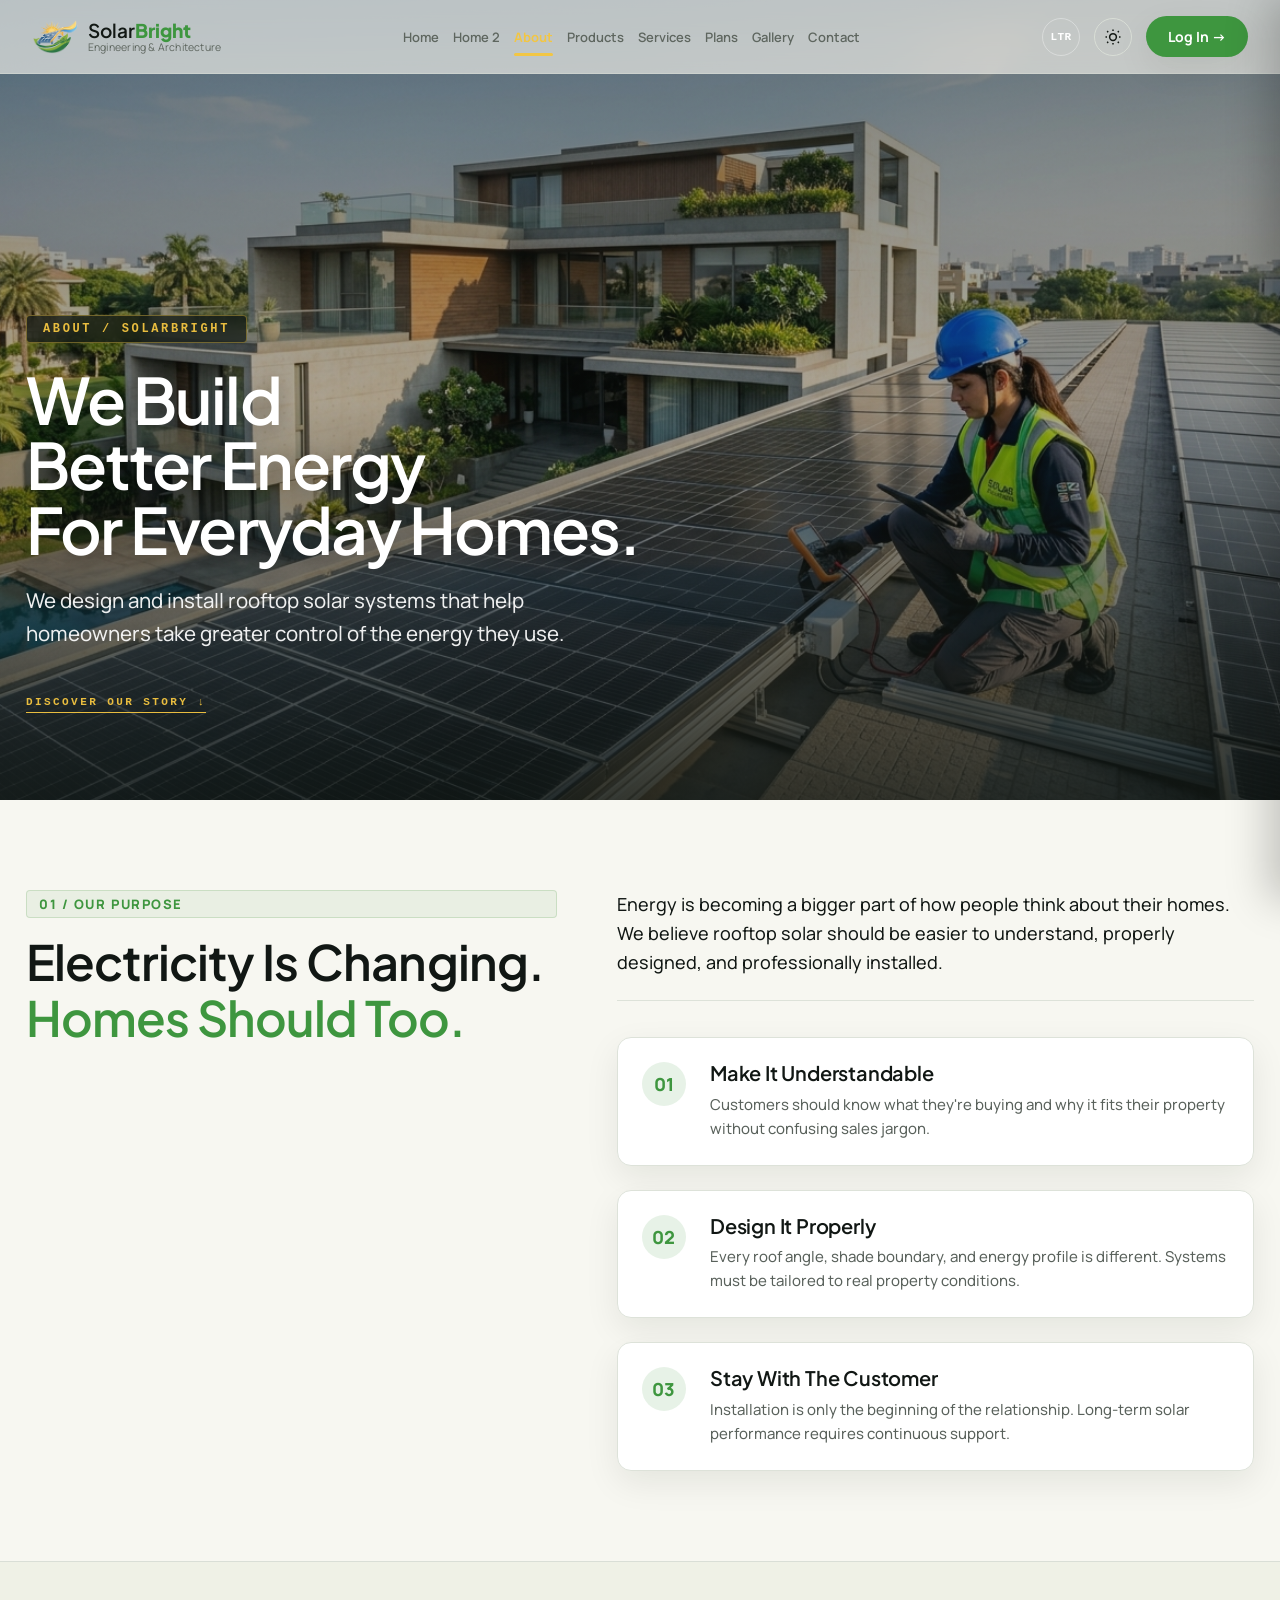
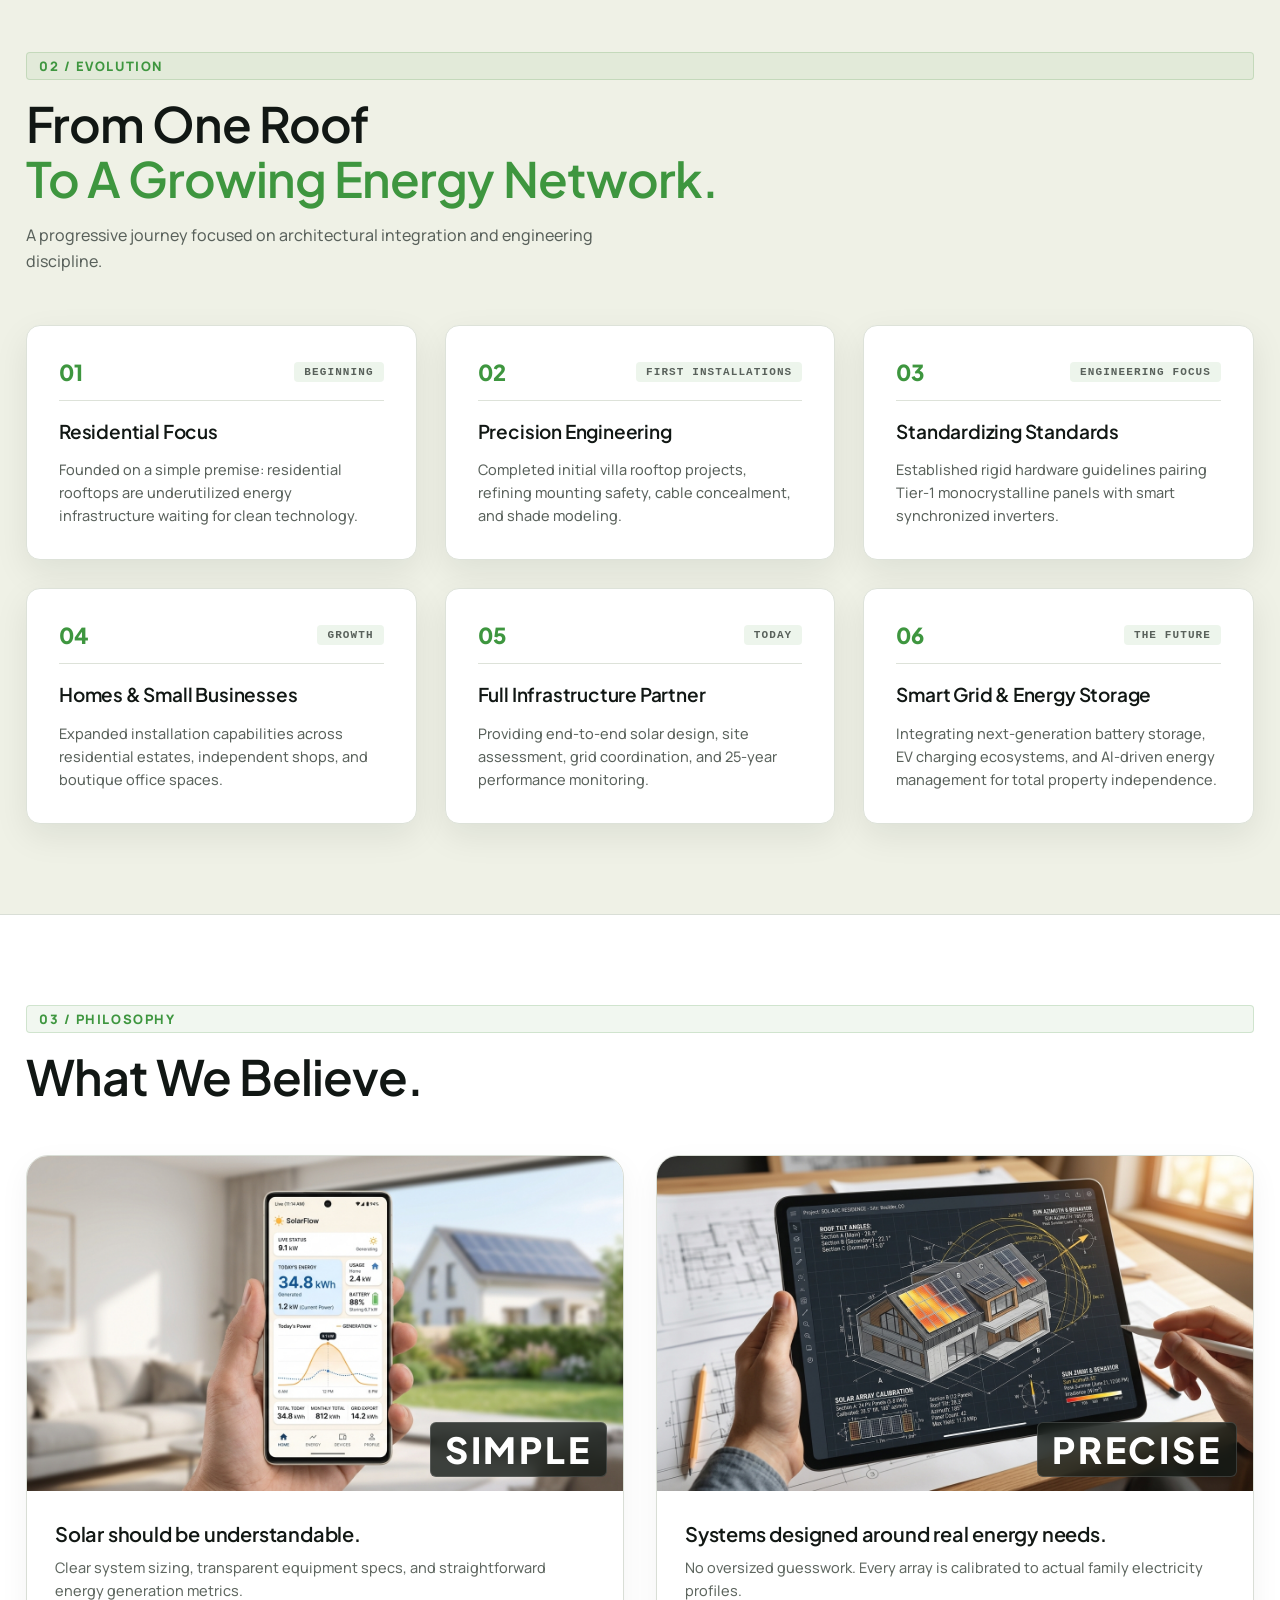
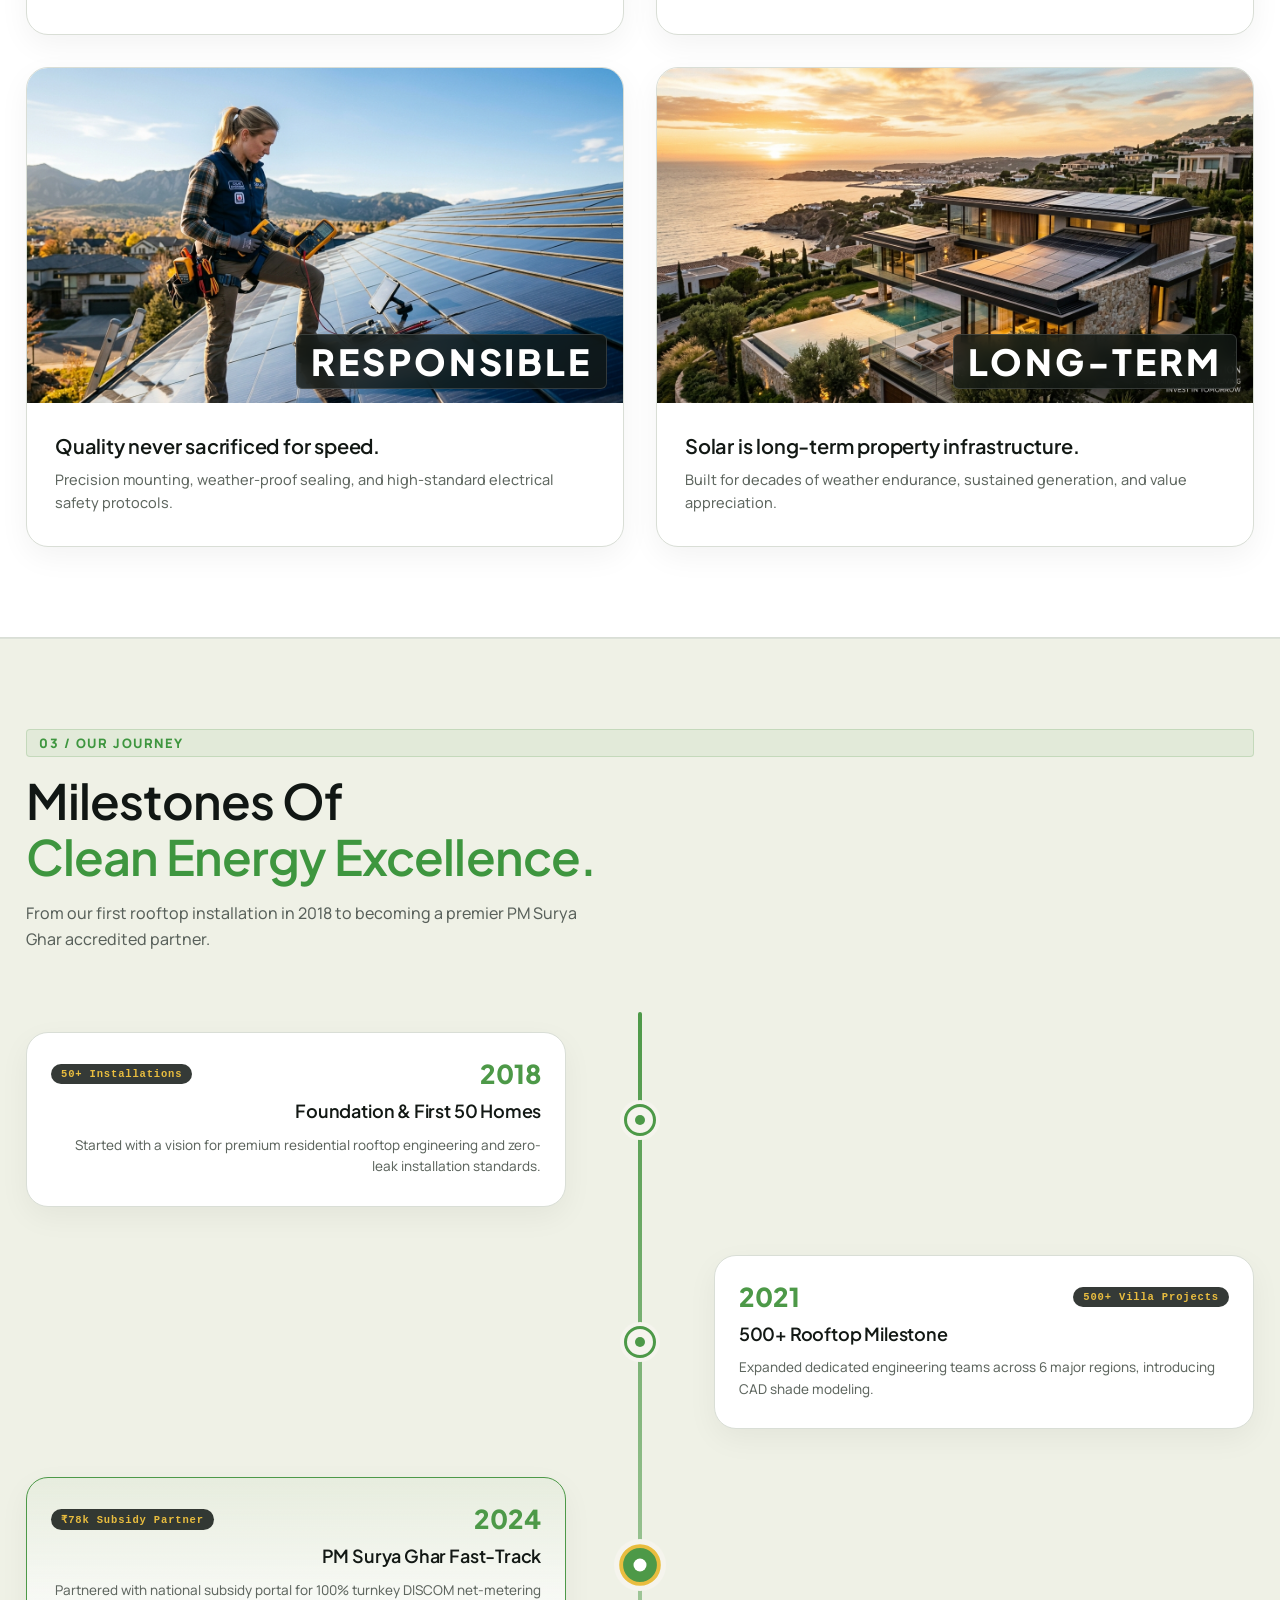
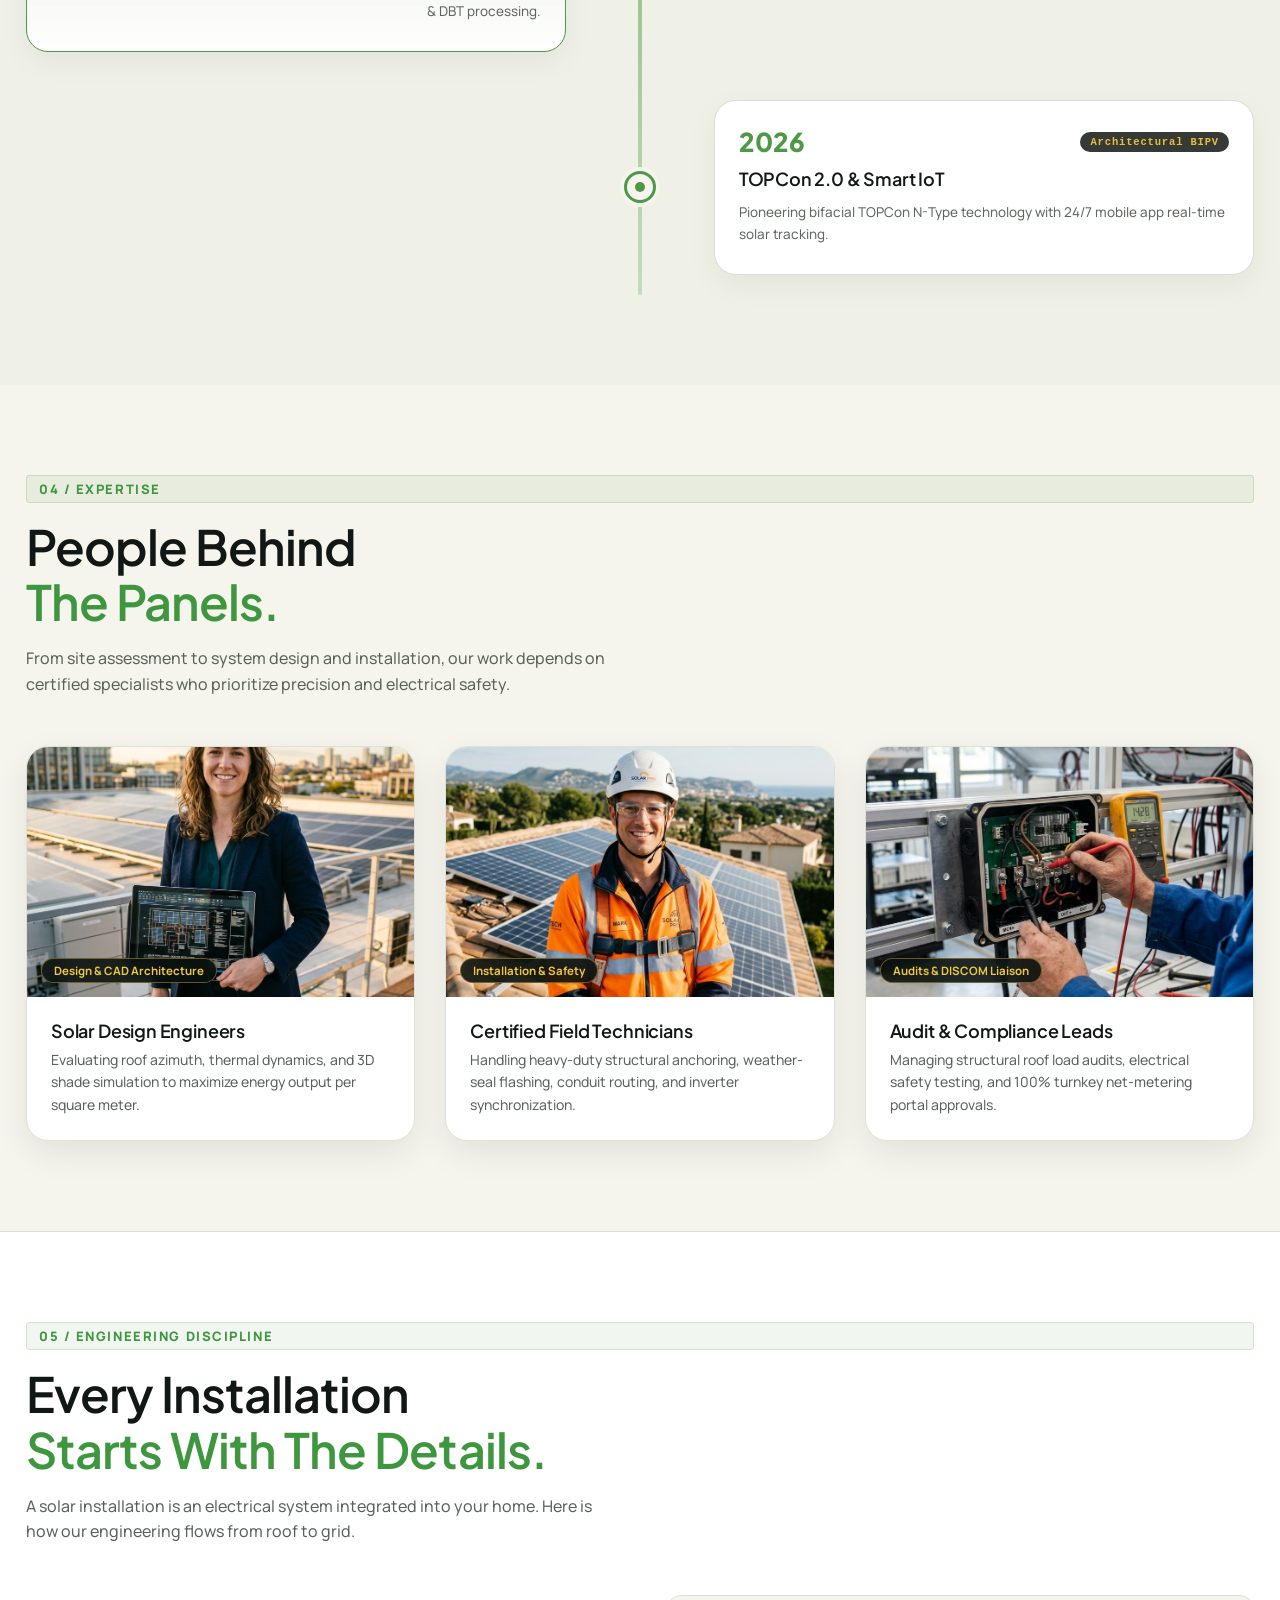
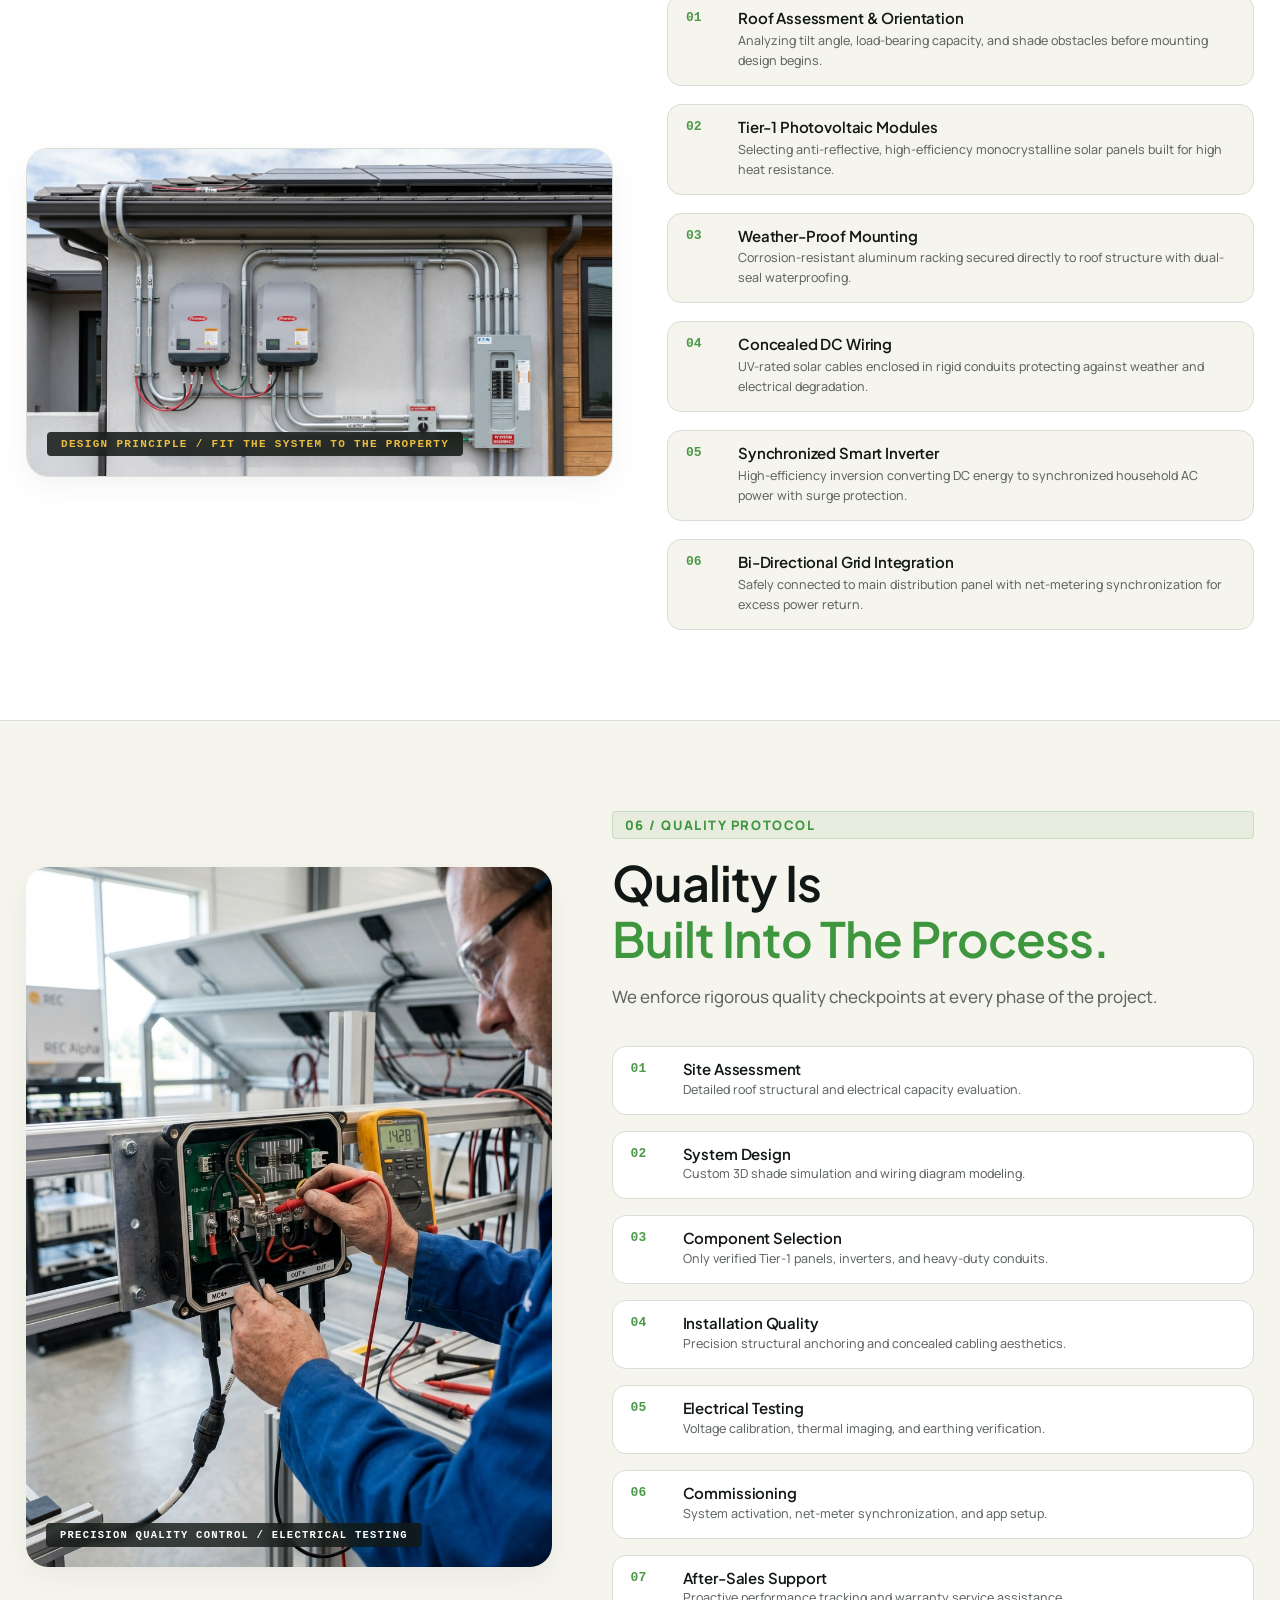
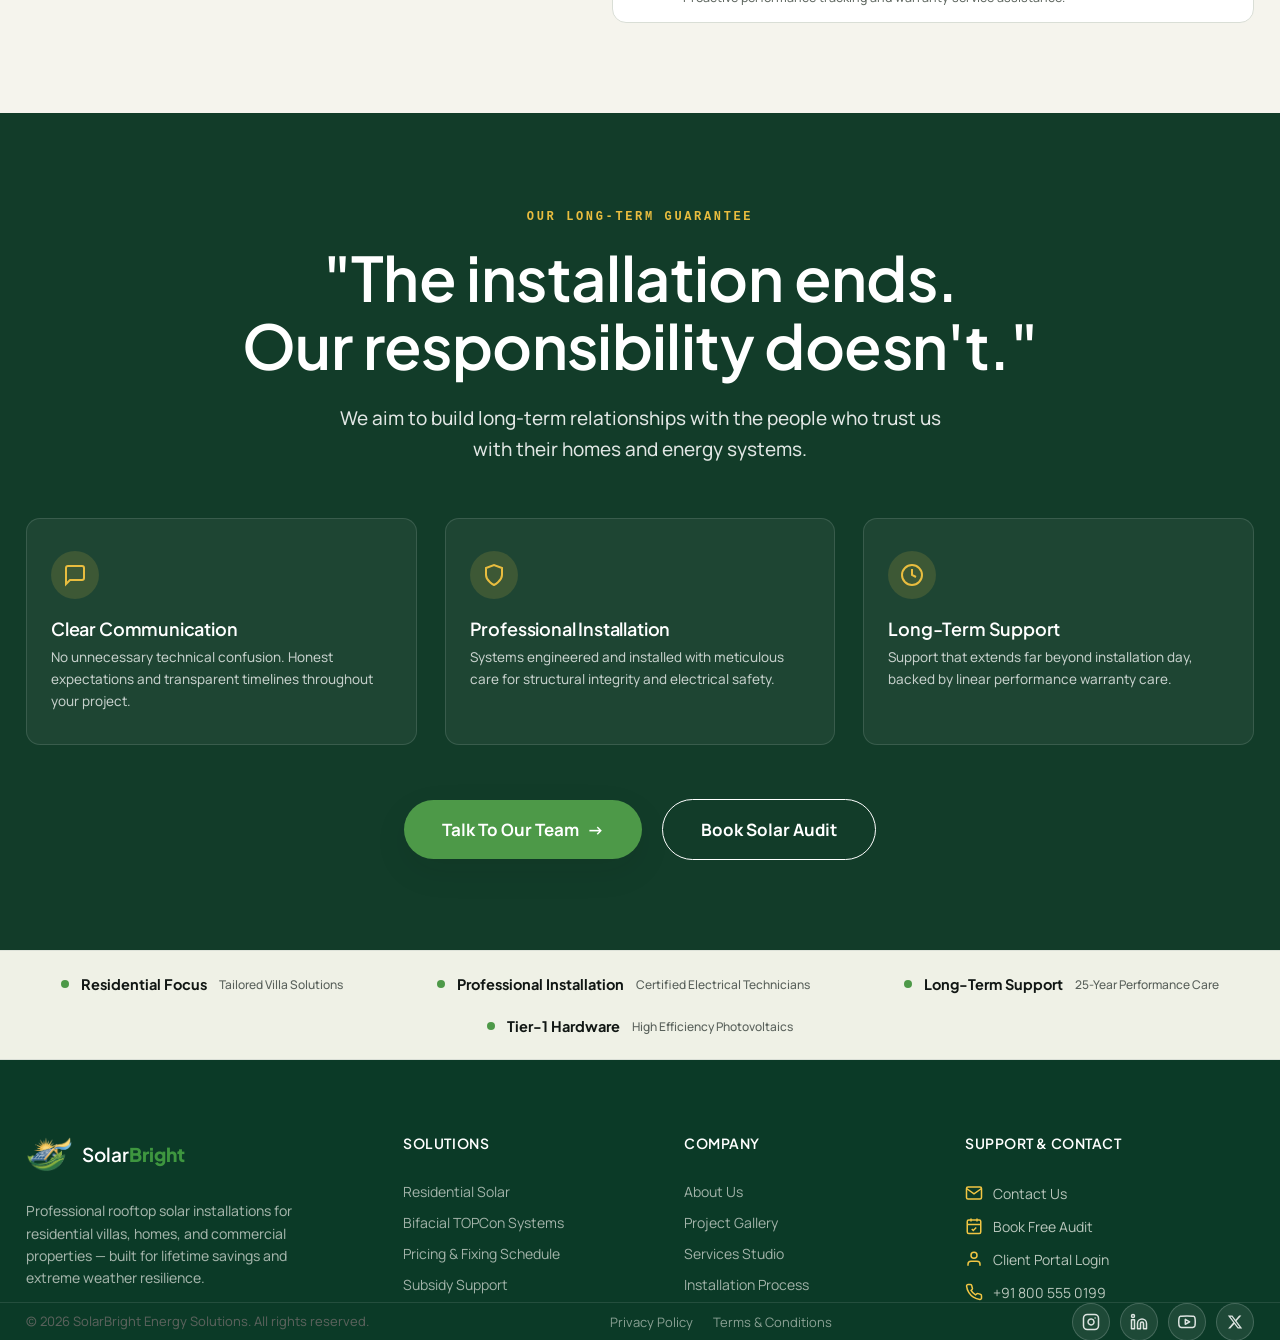
==== about.html @ f3973875 "gallery page fixing" ====
<!DOCTYPE html>
<html lang="en">
<head>
<meta charset="UTF-8">
<meta name="viewport" content="width=device-width, initial-scale=1.0">
<title>SolarBright — About Us | Rooftop Solar Engineering</title>
<meta name="description" content="Learn about SolarBright's engineering approach to residential rooftop solar, quality standards, and commitment to long-term clean energy ownership.">
<link rel="icon" type="image/png" href="assets/images/logo.png">
<link rel="preconnect" href="https://fonts.googleapis.com">
<link href="https://fonts.googleapis.com/css2?family=Manrope:wght@400;500;600;700;800&family=Plus+Jakarta+Sans:wght@400;500;600;700;800&display=swap" rel="stylesheet">
<link rel="stylesheet" href="css/styles.css">
</head>
<body data-theme="light" class="page-about">

<!-- ============ HEADER ============ -->
<header class="site-header ab-header" id="siteHeader">
  <div class="header-inner ab-header-inner">
    <a href="index.html" class="brand">
      <img src="assets/images/logo.png" alt="SolarBright Logo" class="brand-logo-img">
      <span class="brand-text">
        <span class="brand-name">Solar<strong>Bright</strong></span>
        <span class="brand-tag">Engineering &amp; Architecture</span>
      </span>
    </a>

    <nav class="main-nav ab-nav" aria-label="Primary">
      <a href="index.html" class="nav-link">Home</a>
      <a href="home2.html" class="nav-link">Home 2</a>
      <a href="about.html" class="nav-link active">About</a>
      <a href="products.html" class="nav-link">Products</a>
      <a href="services.html" class="nav-link">Services</a>
      <a href="plans.html" class="nav-link">Plans</a>
      <a href="gallery.html" class="nav-link">Gallery</a>
      <a href="contact.html" class="nav-link">Contact</a>
    </nav>

    <div class="header-actions">
      <button class="rtl-toggle" id="rtlToggle" aria-label="Toggle RTL / LTR layout" title="Toggle RTL / LTR layout">
        <span class="rtl-label">LTR</span>
      </button>
      <button class="theme-toggle" id="themeToggle" aria-label="Toggle dark mode" aria-pressed="false">
        <svg class="icon-sun" width="18" height="18" viewBox="0 0 24 24" fill="none" stroke="currentColor" stroke-width="2"><circle cx="12" cy="12" r="4.5"/><path d="M12 2v2M12 20v2M4.2 4.2l1.4 1.4M18.4 18.4l1.4 1.4M2 12h2M20 12h2M4.2 19.8l1.4-1.4M18.4 5.6l1.4-1.4"/></svg>
        <svg class="icon-moon" width="18" height="18" viewBox="0 0 24 24" fill="none" stroke="currentColor" stroke-width="2"><path d="M20 14.5A8.5 8.5 0 1 1 9.5 4a6.5 6.5 0 0 0 10.5 10.5Z"/></svg>
      </button>
      <a href="login.html" class="btn btn-primary btn-header ab-btn-header">Log In →</a>
      <button class="hamburger" id="hamburgerBtn" aria-label="Open menu" aria-expanded="false" aria-controls="mobileMenu">
        <span></span><span></span><span></span>
      </button>
    </div>
  </div>
</header>

<!-- ============ MOBILE MENU ============ -->
<div class="mobile-menu" id="mobileMenu" aria-hidden="true">
  <div class="mobile-menu-header">
    <div class="brand">
      <img src="assets/images/logo.png" alt="SolarBright Logo" class="brand-logo-img">
      <span class="brand-name">Solar<strong>Bright</strong></span>
    </div>
    <button class="mobile-menu-close" id="mobileMenuCloseBtn" aria-label="Close menu">&times;</button>
  </div>
  
  <nav aria-label="Mobile Navigation">
    <a href="index.html" class="mobile-link">Home</a>
    <a href="home2.html" class="mobile-link">Home 2 (Journal)</a>
    <a href="about.html" class="mobile-link active">About Us</a>
    <a href="products.html" class="mobile-link">Products</a>
    <a href="services.html" class="mobile-link">Services</a>
    <a href="plans.html" class="mobile-link">Plans &amp; Pricing</a>
    <a href="gallery.html" class="mobile-link">Project Gallery</a>
    <a href="contact.html" class="mobile-link">Contact Us</a>
  </nav>

  <div class="mobile-menu-footer">
    <div class="mobile-toggles-row">
      <button class="rtl-toggle" id="mobileRtlToggle" aria-label="Toggle RTL / LTR layout" title="Toggle RTL / LTR layout">
        <span class="rtl-label">LTR</span>
      </button>
      <button class="theme-toggle" id="mobileThemeToggle" aria-label="Toggle dark mode" aria-pressed="false">
        <svg class="icon-sun" width="18" height="18" viewBox="0 0 24 24" fill="none" stroke="currentColor" stroke-width="2"><circle cx="12" cy="12" r="4.5"/><path d="M12 2v2M12 20v2M4.2 4.2l1.4 1.4M18.4 18.4l1.4 1.4M2 12h2M20 12h2M4.2 19.8l1.4-1.4M18.4 5.6l1.4-1.4"/></svg>
        <svg class="icon-moon" width="18" height="18" viewBox="0 0 24 24" fill="none" stroke="currentColor" stroke-width="2"><path d="M20 14.5A8.5 8.5 0 1 1 9.5 4a6.5 6.5 0 0 0 10.5 10.5Z"/></svg>
      </button>
    </div>
    <a href="login.html" class="btn btn-primary btn-block">Log In →</a>
  </div>
</div>
<div class="mobile-menu-backdrop" id="mobileMenuBackdrop"></div>

<main id="about-main">

  <!-- ============ SECTION 01 — COMPANY PORTRAIT (Editorial Hero) ============ -->
  <section class="ab-hero">
    <div class="ab-hero-media" data-parallax>
      <img src="assets/images/about-hero-portrait.jpg" alt="SolarBright engineer inspecting rooftop solar installation on a modern villa" loading="eager">
      <div class="ab-hero-scrim"></div>
    </div>

    <div class="container ab-hero-container">
      <div class="ab-hero-tag" data-reveal>
        <span class="ab-tech-label">ABOUT / SOLARBRIGHT</span>
      </div>

      <div class="ab-hero-content" data-reveal>
        <h1 class="ab-hero-heading">
          We Build<br>
          Better Energy<br>
          For Everyday Homes.
        </h1>
        <p class="ab-hero-sub">We design and install rooftop solar systems that help homeowners take greater control of the energy they use.</p>
        <div class="ab-hero-scroll">
          <span class="ab-scroll-label">DISCOVER OUR STORY ↓</span>
        </div>
      </div>
    </div>
  </section>

  <!-- ============ SECTION 02 — WHY WE EXIST (Manifesto) ============ -->
  <section class="ab-section ab-manifesto-section" id="manifesto">
    <div class="container ab-manifesto-grid">
      <div class="ab-manifesto-left" data-reveal>
        <span class="ab-section-label">01 / OUR PURPOSE</span>
        <h2 class="ab-editorial-heading">
          Electricity Is Changing.<br>
          <span class="ab-highlight">Homes Should Too.</span>
        </h2>
      </div>

      <div class="ab-manifesto-right" data-reveal>
        <p class="ab-manifesto-lead">
          Energy is becoming a bigger part of how people think about their homes. We believe rooftop solar should be easier to understand, properly designed, and professionally installed.
        </p>

        <div class="ab-principles-list">
          <div class="ab-principle-item">
            <span class="ab-principle-num">01</span>
            <div class="ab-principle-body">
              <h3>Make It Understandable</h3>
              <p>Customers should know what they're buying and why it fits their property without confusing sales jargon.</p>
            </div>
          </div>

          <div class="ab-principle-item">
            <span class="ab-principle-num">02</span>
            <div class="ab-principle-body">
              <h3>Design It Properly</h3>
              <p>Every roof angle, shade boundary, and energy profile is different. Systems must be tailored to real property conditions.</p>
            </div>
          </div>

          <div class="ab-principle-item">
            <span class="ab-principle-num">03</span>
            <div class="ab-principle-body">
              <h3>Stay With The Customer</h3>
              <p>Installation is only the beginning of the relationship. Long-term solar performance requires continuous support.</p>
            </div>
          </div>
        </div>
      </div>
    </div>
  </section>

  <!-- ============ SECTION 03 — OUR STORY (Timeline) ============ -->
  <section class="ab-section ab-story-section" id="timeline">
    <div class="container">
      <div class="ab-section-header" data-reveal>
        <span class="ab-section-label">02 / EVOLUTION</span>
        <h2 class="ab-editorial-heading">
          From One Roof<br>
          <span class="ab-highlight">To A Growing Energy Network.</span>
        </h2>
        <p class="ab-section-desc">A progressive journey focused on architectural integration and engineering discipline.</p>
      </div>

      <div class="ab-evolution-grid" data-reveal>
        <div class="ab-evolution-card">
          <div class="ab-evo-header">
            <span class="ab-evo-num">01</span>
            <span class="ab-evo-label">BEGINNING</span>
          </div>
          <h4>Residential Focus</h4>
          <p>Founded on a simple premise: residential rooftops are underutilized energy infrastructure waiting for clean technology.</p>
        </div>

        <div class="ab-evolution-card">
          <div class="ab-evo-header">
            <span class="ab-evo-num">02</span>
            <span class="ab-evo-label">FIRST INSTALLATIONS</span>
          </div>
          <h4>Precision Engineering</h4>
          <p>Completed initial villa rooftop projects, refining mounting safety, cable concealment, and shade modeling.</p>
        </div>

        <div class="ab-evolution-card">
          <div class="ab-evo-header">
            <span class="ab-evo-num">03</span>
            <span class="ab-evo-label">ENGINEERING FOCUS</span>
          </div>
          <h4>Standardizing Standards</h4>
          <p>Established rigid hardware guidelines pairing Tier-1 monocrystalline panels with smart synchronized inverters.</p>
        </div>

        <div class="ab-evolution-card">
          <div class="ab-evo-header">
            <span class="ab-evo-num">04</span>
            <span class="ab-evo-label">GROWTH</span>
          </div>
          <h4>Homes &amp; Small Businesses</h4>
          <p>Expanded installation capabilities across residential estates, independent shops, and boutique office spaces.</p>
        </div>

        <div class="ab-evolution-card">
          <div class="ab-evo-header">
            <span class="ab-evo-num">05</span>
            <span class="ab-evo-label">TODAY</span>
          </div>
          <h4>Full Infrastructure Partner</h4>
          <p>Providing end-to-end solar design, site assessment, grid coordination, and 25-year performance monitoring.</p>
        </div>

        <div class="ab-evolution-card">
          <div class="ab-evo-header">
            <span class="ab-evo-num">06</span>
            <span class="ab-evo-label">THE FUTURE</span>
          </div>
          <h4>Smart Grid &amp; Energy Storage</h4>
          <p>Integrating next-generation battery storage, EV charging ecosystems, and AI-driven energy management for total property independence.</p>
        </div>
      </div>
    </div>
  </section>

  <!-- ============ SECTION 04 — WHAT WE BELIEVE (Principles Wall) ============ -->
  <section class="ab-section ab-wall-section" id="principles">
    <div class="container">
      <div class="ab-section-header" data-reveal>
        <span class="ab-section-label">03 / PHILOSOPHY</span>
        <h2 class="ab-editorial-heading">What We Believe.</h2>
      </div>

      <div class="ab-wall-grid" data-reveal>
        <!-- Block 1 -->
        <div class="ab-wall-block block-left">
          <div class="ab-wall-media">
            <img src="assets/images/philosophy-simple.jpg" alt="Simple solar dashboard app interface" loading="lazy">
            <span class="ab-wall-giant">SIMPLE</span>
          </div>
          <div class="ab-wall-copy">
            <h3>Solar should be understandable.</h3>
            <p>Clear system sizing, transparent equipment specs, and straightforward energy generation metrics.</p>
          </div>
        </div>

        <!-- Block 2 -->
        <div class="ab-wall-block block-right">
          <div class="ab-wall-media">
            <img src="assets/images/philosophy-precise.jpg" alt="Precise 3D CAD rooftop solar diagram" loading="lazy">
            <span class="ab-wall-giant">PRECISE</span>
          </div>
          <div class="ab-wall-copy">
            <h3>Systems designed around real energy needs.</h3>
            <p>No oversized guesswork. Every array is calibrated to actual family electricity profiles.</p>
          </div>
        </div>

        <!-- Block 3 -->
        <div class="ab-wall-block block-left">
          <div class="ab-wall-media">
            <img src="assets/images/philosophy-responsible.jpg" alt="Certified engineer conducting rooftop quality inspection" loading="lazy">
            <span class="ab-wall-giant">RESPONSIBLE</span>
          </div>
          <div class="ab-wall-copy">
            <h3>Quality never sacrificed for speed.</h3>
            <p>Precision mounting, weather-proof sealing, and high-standard electrical safety protocols.</p>
          </div>
        </div>

        <!-- Block 4 -->
        <div class="ab-wall-block block-right">
          <div class="ab-wall-media">
            <img src="assets/images/philosophy-longterm.jpg" alt="Luxury villa rooftop solar installation" loading="lazy">
            <span class="ab-wall-giant">LONG-TERM</span>
          </div>
          <div class="ab-wall-copy">
            <h3>Solar is long-term property infrastructure.</h3>
            <p>Built for decades of weather endurance, sustained generation, and value appreciation.</p>
          </div>
        </div>
      </div>
    </div>
  </section>

  <!-- ============ SECTION 03 — OUR JOURNEY TIMELINE ============ -->
  <section class="ab-section ab-timeline-section" id="timeline">
    <div class="container">
      <div class="ab-section-header" data-reveal>
        <span class="ab-section-label">03 / OUR JOURNEY</span>
        <h2 class="ab-editorial-heading">
          Milestones Of<br>
          <span class="ab-highlight">Clean Energy Excellence.</span>
        </h2>
        <p class="ab-section-desc">From our first rooftop installation in 2018 to becoming a premier PM Surya Ghar accredited partner.</p>
      </div>

      <div class="ab-timeline-wrapper" data-reveal>
        <div class="ab-timeline-track-line"></div>
        <div class="ab-timeline-items">
          <!-- Milestone 1 (Left) -->
          <div class="ab-timeline-node left">
            <div class="ab-node-dot">
              <span class="ab-pulse-ring"></span>
            </div>
            <div class="ab-node-card">
              <div class="ab-card-header">
                <span class="ab-node-year">2018</span>
                <span class="ab-node-tag">50+ Installations</span>
              </div>
              <h3>Foundation &amp; First 50 Homes</h3>
              <p>Started with a vision for premium residential rooftop engineering and zero-leak installation standards.</p>
            </div>
          </div>

          <!-- Milestone 2 (Right) -->
          <div class="ab-timeline-node right">
            <div class="ab-node-dot">
              <span class="ab-pulse-ring"></span>
            </div>
            <div class="ab-node-card">
              <div class="ab-card-header">
                <span class="ab-node-year">2021</span>
                <span class="ab-node-tag">500+ Villa Projects</span>
              </div>
              <h3>500+ Rooftop Milestone</h3>
              <p>Expanded dedicated engineering teams across 6 major regions, introducing CAD shade modeling.</p>
            </div>
          </div>

          <!-- Milestone 3 (Left) -->
          <div class="ab-timeline-node left highlight">
            <div class="ab-node-dot">
              <span class="ab-pulse-ring"></span>
            </div>
            <div class="ab-node-card">
              <div class="ab-card-header">
                <span class="ab-node-year">2024</span>
                <span class="ab-node-tag">₹78k Subsidy Partner</span>
              </div>
              <h3>PM Surya Ghar Fast-Track</h3>
              <p>Partnered with national subsidy portal for 100% turnkey DISCOM net-metering &amp; DBT processing.</p>
            </div>
          </div>

          <!-- Milestone 4 (Right) -->
          <div class="ab-timeline-node right">
            <div class="ab-node-dot">
              <span class="ab-pulse-ring"></span>
            </div>
            <div class="ab-node-card">
              <div class="ab-card-header">
                <span class="ab-node-year">2026</span>
                <span class="ab-node-tag">Architectural BIPV</span>
              </div>
              <h3>TOPCon 2.0 &amp; Smart IoT</h3>
              <p>Pioneering bifacial TOPCon N-Type technology with 24/7 mobile app real-time solar tracking.</p>
            </div>
          </div>
        </div>
      </div>
    </div>
  </section>

  <!-- ============ SECTION 04 — THE PEOPLE BEHIND THE SYSTEM (Team) ============ -->
  <section class="ab-section ab-team-section" id="team">
    <div class="container">
      <div class="ab-section-header" data-reveal>
        <span class="ab-section-label">04 / EXPERTISE</span>
        <h2 class="ab-editorial-heading">
          People Behind<br>
          <span class="ab-highlight">The Panels.</span>
        </h2>
        <p class="ab-section-desc">From site assessment to system design and installation, our work depends on certified specialists who prioritize precision and electrical safety.</p>
      </div>

      <div class="ab-team-3col-grid" data-reveal>
        <!-- Member 1: System Design Leads -->
        <article class="ab-team-card-equal">
          <div class="ab-team-media-equal">
            <img src="assets/images/about-team-lead.jpg" alt="Solar System Design Engineer holding architectural plans" loading="lazy">
            <span class="ab-team-role-tag">Design &amp; CAD Architecture</span>
          </div>
          <div class="ab-team-body-equal">
            <h3>Solar Design Engineers</h3>
            <p>Evaluating roof azimuth, thermal dynamics, and 3D shade simulation to maximize energy output per square meter.</p>
          </div>
        </article>

        <!-- Member 2: Field Technicians -->
        <article class="ab-team-card-equal">
          <div class="ab-team-media-equal">
            <img src="assets/images/about-team-engineer.jpg" alt="Solar Installation Specialist on rooftop site" loading="lazy">
            <span class="ab-team-role-tag">Installation &amp; Safety</span>
          </div>
          <div class="ab-team-body-equal">
            <h3>Certified Field Technicians</h3>
            <p>Handling heavy-duty structural anchoring, weather-seal flashing, conduit routing, and inverter synchronization.</p>
          </div>
        </article>

        <!-- Member 3: Audit Specialists -->
        <article class="ab-team-card-equal">
          <div class="ab-team-media-equal">
            <img src="assets/images/about-quality-inspection.jpg" alt="Site Auditor conducting digital electrical testing" loading="lazy">
            <span class="ab-team-role-tag">Audits &amp; DISCOM Liaison</span>
          </div>
          <div class="ab-team-body-equal">
            <h3>Audit &amp; Compliance Leads</h3>
            <p>Managing structural roof load audits, electrical safety testing, and 100% turnkey net-metering portal approvals.</p>
          </div>
        </article>
      </div>
    </div>
  </section>

  <!-- ============ SECTION 06 — HOW WE APPROACH ENGINEERING (Diagram) ============ -->
  <section class="ab-section ab-engineering-section" id="engineering">
    <div class="container">
      <div class="ab-section-header" data-reveal>
        <span class="ab-section-label">05 / ENGINEERING DISCIPLINE</span>
        <h2 class="ab-editorial-heading">
          Every Installation<br>
          <span class="ab-highlight">Starts With The Details.</span>
        </h2>
        <p class="ab-section-desc">A solar installation is an electrical system integrated into your home. Here is how our engineering flows from roof to grid.</p>
      </div>

      <div class="ab-engineering-layout" data-reveal>
        <!-- Image & Diagram Cutaway -->
        <div class="ab-diagram-media">
          <img src="assets/images/about-engineering-detail.jpg" alt="Technical conduit and inverter installation cutaway" loading="lazy">
          <div class="ab-diagram-badge">DESIGN PRINCIPLE / FIT THE SYSTEM TO THE PROPERTY</div>
        </div>

        <!-- Technical Flowchart Items -->
        <div class="ab-engineering-flow">
          <div class="ab-flow-node">
            <span class="node-num">01</span>
            <div class="node-text">
              <h4>Roof Assessment &amp; Orientation</h4>
              <p>Analyzing tilt angle, load-bearing capacity, and shade obstacles before mounting design begins.</p>
            </div>
          </div>

          <div class="ab-flow-node">
            <span class="node-num">02</span>
            <div class="node-text">
              <h4>Tier-1 Photovoltaic Modules</h4>
              <p>Selecting anti-reflective, high-efficiency monocrystalline solar panels built for high heat resistance.</p>
            </div>
          </div>

          <div class="ab-flow-node">
            <span class="node-num">03</span>
            <div class="node-text">
              <h4>Weather-Proof Mounting</h4>
              <p>Corrosion-resistant aluminum racking secured directly to roof structure with dual-seal waterproofing.</p>
            </div>
          </div>

          <div class="ab-flow-node">
            <span class="node-num">04</span>
            <div class="node-text">
              <h4>Concealed DC Wiring</h4>
              <p>UV-rated solar cables enclosed in rigid conduits protecting against weather and electrical degradation.</p>
            </div>
          </div>

          <div class="ab-flow-node">
            <span class="node-num">05</span>
            <div class="node-text">
              <h4>Synchronized Smart Inverter</h4>
              <p>High-efficiency inversion converting DC energy to synchronized household AC power with surge protection.</p>
            </div>
          </div>

          <div class="ab-flow-node">
            <span class="node-num">06</span>
            <div class="node-text">
              <h4>Bi-Directional Grid Integration</h4>
              <p>Safely connected to main distribution panel with net-metering synchronization for excess power return.</p>
            </div>
          </div>
        </div>
      </div>
    </div>
  </section>

  <!-- ============ SECTION 07 — QUALITY STANDARD (Checklist) ============ -->
  <section class="ab-section ab-quality-section" id="quality">
    <div class="container ab-quality-grid">
      <div class="ab-quality-media" data-reveal>
        <div class="ab-quality-frame">
          <img src="assets/images/about-quality-inspection.jpg" alt="Technician conducting digital electrical quality testing on solar junction box" loading="lazy">
          <div class="ab-quality-caption">PRECISION QUALITY CONTROL / ELECTRICAL TESTING</div>
        </div>
      </div>

      <div class="ab-quality-content" data-reveal>
        <span class="ab-section-label">06 / QUALITY PROTOCOL</span>
        <h2 class="ab-editorial-heading">
          Quality Is<br>
          <span class="ab-highlight">Built Into The Process.</span>
        </h2>
        <p class="ab-quality-lead">We enforce rigorous quality checkpoints at every phase of the project.</p>

        <div class="ab-checklist">
          <div class="ab-check-step">
            <span class="step-idx">01</span>
            <div class="step-info">
              <h4>Site Assessment</h4>
              <p>Detailed roof structural and electrical capacity evaluation.</p>
            </div>
          </div>

          <div class="ab-check-step">
            <span class="step-idx">02</span>
            <div class="step-info">
              <h4>System Design</h4>
              <p>Custom 3D shade simulation and wiring diagram modeling.</p>
            </div>
          </div>

          <div class="ab-check-step">
            <span class="step-idx">03</span>
            <div class="step-info">
              <h4>Component Selection</h4>
              <p>Only verified Tier-1 panels, inverters, and heavy-duty conduits.</p>
            </div>
          </div>

          <div class="ab-check-step">
            <span class="step-idx">04</span>
            <div class="step-info">
              <h4>Installation Quality</h4>
              <p>Precision structural anchoring and concealed cabling aesthetics.</p>
            </div>
          </div>

          <div class="ab-check-step">
            <span class="step-idx">05</span>
            <div class="step-info">
              <h4>Electrical Testing</h4>
              <p>Voltage calibration, thermal imaging, and earthing verification.</p>
            </div>
          </div>

          <div class="ab-check-step">
            <span class="step-idx">06</span>
            <div class="step-info">
              <h4>Commissioning</h4>
              <p>System activation, net-meter synchronization, and app setup.</p>
            </div>
          </div>

          <div class="ab-check-step">
            <span class="step-idx">07</span>
            <div class="step-info">
              <h4>After-Sales Support</h4>
              <p>Proactive performance tracking and warranty service assistance.</p>
            </div>
          </div>
        </div>
      </div>
    </div>
  </section>

  <!-- ============ SECTION 08 — CUSTOMER COMMITMENT + CLOSING ============ -->
  <section class="ab-section ab-commitment-section" id="commitment">
    <div class="container ab-commitment-container" data-reveal>
      <span class="ab-closing-tag">OUR LONG-TERM GUARANTEE</span>
      <h2 class="ab-quote-heading">
        "The installation ends.<br>
        Our responsibility doesn't."
      </h2>
      <p class="ab-commitment-desc">We aim to build long-term relationships with the people who trust us with their homes and energy systems.</p>

      <div class="ab-commitments-grid">
        <div class="ab-commit-card">
          <div class="commit-icon">
            <svg width="24" height="24" viewBox="0 0 24 24" fill="none" stroke="currentColor" stroke-width="2"><path d="M21 15a2 2 0 0 1-2 2H7l-4 4V5a2 2 0 0 1 2-2h14a2 2 0 0 1 2 2z"/></svg>
          </div>
          <h4>Clear Communication</h4>
          <p>No unnecessary technical confusion. Honest expectations and transparent timelines throughout your project.</p>
        </div>

        <div class="ab-commit-card">
          <div class="commit-icon">
            <svg width="24" height="24" viewBox="0 0 24 24" fill="none" stroke="currentColor" stroke-width="2"><path d="M12 22s8-4 8-10V5l-8-3-8 3v7c0 6 8 10 8 10z"/></svg>
          </div>
          <h4>Professional Installation</h4>
          <p>Systems engineered and installed with meticulous care for structural integrity and electrical safety.</p>
        </div>

        <div class="ab-commit-card">
          <div class="commit-icon">
            <svg width="24" height="24" viewBox="0 0 24 24" fill="none" stroke="currentColor" stroke-width="2"><circle cx="12" cy="12" r="10"/><path d="M12 6v6l4 2"/></svg>
          </div>
          <h4>Long-Term Support</h4>
          <p>Support that extends far beyond installation day, backed by linear performance warranty care.</p>
        </div>
      </div>

      <div class="ab-commitment-actions">
        <a href="contact.html#contact-form" class="btn btn-primary btn-lg ab-btn-green">Talk To Our Team <span class="arrow">→</span></a>
        <a href="contact.html#contact-form" class="btn btn-outline-light btn-lg ab-btn-light">Book Solar Audit</a>
      </div>
    </div>
  </section>

  <!-- ============ SUBTLE MICRO-STAT STRIP ============ -->
  <section class="ab-micro-strip">
    <div class="container ab-micro-inner">
      <div class="ab-micro-item">
        <span class="micro-dot"></span>
        <span class="micro-title">Residential Focus</span>
        <span class="micro-sub">Tailored Villa Solutions</span>
      </div>
      <div class="ab-micro-item">
        <span class="micro-dot"></span>
        <span class="micro-title">Professional Installation</span>
        <span class="micro-sub">Certified Electrical Technicians</span>
      </div>
      <div class="ab-micro-item">
        <span class="micro-dot"></span>
        <span class="micro-title">Long-Term Support</span>
        <span class="micro-sub">25-Year Performance Care</span>
      </div>
      <div class="ab-micro-item">
        <span class="micro-dot"></span>
        <span class="micro-title">Tier-1 Hardware</span>
        <span class="micro-sub">High Efficiency Photovoltaics</span>
      </div>
    </div>
  </section>

</main>

<!-- ============ FOOTER ============ -->
<footer class="site-footer" id="about">
  <div class="container footer-grid">
    <div class="footer-col footer-brand">
      <div class="brand">
        <img src="assets/images/logo.png" alt="SolarBright Logo" class="brand-logo-img">
        <span class="brand-name">Solar<strong>Bright</strong></span>
      </div>
      <p class="footer-desc">Professional rooftop solar installations for residential villas, homes, and commercial properties — built for lifetime savings and extreme weather resilience.</p>
    </div>

    <div class="footer-col">
      <h4>Solutions</h4>
      <a href="products.html">Residential Solar</a>
      <a href="products.html">Bifacial TOPCon Systems</a>
      <a href="plans.html">Pricing &amp; Fixing Schedule</a>
      <a href="plans.html">Subsidy Support</a>
    </div>

    <div class="footer-col">
      <h4>Company</h4>
      <a href="about.html">About Us</a>
      <a href="gallery.html">Project Gallery</a>
      <a href="services.html">Services Studio</a>
      <a href="index.html#process">Installation Process</a>
    </div>

    <div class="footer-col footer-contact-col">
      <h4>Support &amp; Contact</h4>
      <a href="contact.html" class="footer-contact-link">
        <svg class="footer-contact-icon" width="18" height="18" viewBox="0 0 24 24" fill="none" stroke="currentColor" stroke-width="2"><path d="M4 4h16c1.1 0 2 .9 2 2v12c0 1.1-.9 2-2 2H4c-1.1 0-2-.9-2-2V6c0-1.1.9-2 2-2z"/><polyline points="22,6 12,13 2,6"/></svg>
        <span>Contact Us</span>
      </a>
      <a href="contact.html" class="footer-contact-link">
        <svg class="footer-contact-icon" width="18" height="18" viewBox="0 0 24 24" fill="none" stroke="currentColor" stroke-width="2"><rect x="3" y="4" width="18" height="18" rx="2" ry="2"/><line x1="16" y1="2" x2="16" y2="6"/><line x1="8" y1="2" x2="8" y2="6"/><line x1="3" y1="10" x2="21" y2="10"/><polyline points="9 16 11 18 15 14"/></svg>
        <span>Book Free Audit</span>
      </a>
      <a href="login.html" class="footer-contact-link">
        <svg class="footer-contact-icon" width="18" height="18" viewBox="0 0 24 24" fill="none" stroke="currentColor" stroke-width="2"><path d="M20 21v-2a4 4 0 0 0-4-4H8a4 4 0 0 0-4 4v2"/><circle cx="12" cy="7" r="4"/></svg>
        <span>Client Portal Login</span>
      </a>
      <a href="tel:+918005550199" class="footer-contact-link">
        <svg class="footer-contact-icon" width="18" height="18" viewBox="0 0 24 24" fill="none" stroke="currentColor" stroke-width="2"><path d="M22 16.92v3a2 2 0 0 1-2.18 2 19.79 19.79 0 0 1-8.63-3.07 19.5 19.5 0 0 1-6-6 19.5 19.5 0 0 1-3.07-8.67A2 2 0 0 1 4.11 2h3a2 2 0 0 1 2 1.72 12.84 12.84 0 0 0 .7 2.81 2 2 0 0 1-.45 2.11L8.09 9.91a16 16 0 0 0 6 6l1.27-1.27a2 2 0 0 1 2.11-.45 12.84 12.84 0 0 0 2.81.7A2 2 0 0 1 22 16.92z"/></svg>
        <span>+91 800 555 0199</span>
      </a>
    </div>
  </div>

  <div class="container footer-bottom">
    <p>© <span id="year"></span> SolarBright Energy Solutions. All rights reserved.</p>
    <div class="footer-legal">
      <a href="#">Privacy Policy</a>
      <a href="#">Terms &amp; Conditions</a>
    </div>
    <div class="footer-social" aria-label="Social links">
      <a href="#" aria-label="Instagram" class="footer-social-icon" title="Instagram">
        <svg width="18" height="18" viewBox="0 0 24 24" fill="none" stroke="currentColor" stroke-width="2" stroke-linecap="round" stroke-linejoin="round"><rect x="2" y="2" width="20" height="20" rx="5" ry="5"/><path d="M16 11.37A4 4 0 1 1 12.63 8 4 4 0 0 1 16 11.37z"/><line x1="17.5" y1="6.5" x2="17.51" y2="6.5"/></svg>
      </a>
      <a href="#" aria-label="LinkedIn" class="footer-social-icon" title="LinkedIn">
        <svg width="18" height="18" viewBox="0 0 24 24" fill="none" stroke="currentColor" stroke-width="2" stroke-linecap="round" stroke-linejoin="round"><path d="M16 8a6 6 0 0 1 6 6v7h-4v-7a2 2 0 0 0-2-2 2 2 0 0 0-2 2v7h-4v-7a6 6 0 0 1 6-6z"/><rect x="2" y="9" width="4" height="12"/><circle cx="4" cy="4" r="2"/></svg>
      </a>
      <a href="#" aria-label="YouTube" class="footer-social-icon" title="YouTube">
        <svg width="18" height="18" viewBox="0 0 24 24" fill="none" stroke="currentColor" stroke-width="2" stroke-linecap="round" stroke-linejoin="round"><path d="M22.54 6.42a2.78 2.78 0 0 0-1.94-2C18.88 4 12 4 12 4s-6.88 0-8.6.46a2.78 2.78 0 0 0-1.94 2A29 29 0 0 0 1 11.75a29 29 0 0 0 .46 5.33A2.78 2.78 0 0 0 3.4 19c1.72.46 8.6.46 8.6.46s6.88 0 8.6-.46a2.78 2.78 0 0 0 1.94-2 29 29 0 0 0 .46-5.25 29 29 0 0 0-.46-5.33z"/><polygon points="9.75 15.02 15.5 11.75 9.75 8.48 9.75 15.02"/></svg>
      </a>
      <a href="#" aria-label="X (Twitter)" class="footer-social-icon" title="X (Twitter)">
        <svg width="16" height="16" viewBox="0 0 24 24" fill="currentColor"><path d="M18.244 2.25h3.308l-7.227 8.26 8.502 11.24H16.17l-5.214-6.817L4.99 21.75H1.68l7.73-8.835L1.254 2.25H8.08l4.713 6.231zm-1.161 17.52h1.833L7.084 4.126H5.117z"/></svg>
      </a>
    </div>
  </div>
</footer>

<script src="js/main.js"></script>
</body>
</html>
---- css/styles.css ----
/* ==========================================================================
   SolarBright — Home Page Styles
   Structure: Tokens → Base → Header → Hero → Sections → Footer → Responsive
   ========================================================================== */

/* ---------- 1. DESIGN TOKENS ---------- */
:root{
  --bg:            #F7F7F1;
  --bg-alt:        #EFF1E6;
  --text:          #111714;
  --text-secondary:#59615B;
  --green:         #3E963F;
  --green-dark:    #0B3A27;
  --yellow:        #F2C644;
  --white:         #FFFFFF;
  --border:        #DDE2D9;
  --card-bg:       #FFFFFF;
  --overlay-scrim: rgba(11,20,16,0.45);

  --font-display: 'Plus Jakarta Sans', 'Manrope', system-ui, sans-serif;
  --font-body:    'Manrope', system-ui, sans-serif;

  --container: 1280px;
  --radius-sm: 8px;
  --radius-md: 14px;
  --radius-lg: 22px;
  --shadow-card: 0 12px 34px rgba(11,20,16,0.08);
  --shadow-lift: 0 18px 40px rgba(11,20,16,0.14);
  --transition: 220ms cubic-bezier(.4,0,.2,1);
}

[data-theme="dark"]{
  --bg:             #0B1210;
  --bg-alt:         #101B16;
  --text:           #F4F5EF;
  --text-secondary: #AAB6AC;
  --green:          #69C34B;
  --green-dark:     #153D2A;
  --yellow:         #F3C94B;
  --white:          #15231C;
  --border:         #26362D;
  --card-bg:        #15231C;
  --overlay-scrim:  rgba(6,12,9,0.62);
  --shadow-card: 0 12px 34px rgba(0,0,0,0.35);
  --shadow-lift: 0 18px 44px rgba(0,0,0,0.45);
}

@media (prefers-reduced-motion: reduce){
  *{ animation-duration: 0.001ms !important; animation-iteration-count: 1 !important; transition-duration: 0.001ms !important; scroll-behavior: auto !important; }
}

/* ---------- 2. BASE & REVEAL ANIMATIONS ---------- */
*, *::before, *::after{ box-sizing: border-box; }
html{ scroll-behavior: smooth; }
body{
  margin:0;
  font-family: var(--font-body);
  background: var(--bg);
  color: var(--text);
  -webkit-font-smoothing: antialiased;
  transition: background var(--transition), color var(--transition);
}

[data-reveal] {
  opacity: 1;
  transform: translateY(0);
  transition: opacity 650ms cubic-bezier(.4,0,.2,1), transform 650ms cubic-bezier(.4,0,.2,1);
}
.js-reveal [data-reveal]:not(.in-view) {
  opacity: 0;
  transform: translateY(24px);
}
.js-reveal [data-reveal].in-view {
  opacity: 1;
  transform: translateY(0);
}

img{ max-width:100%; display:block; }
a{ color:inherit; text-decoration:none; }
ul{ list-style:none; margin:0; padding:0; }
h1,h2,h3,h4{ font-family: var(--font-display); margin:0; line-height:1.12; letter-spacing:-0.01em; }
p{ margin:0; color: var(--text-secondary); line-height:1.6; }
button{ font-family:inherit; cursor:pointer; border:none; background:none; color:inherit; }

.container{ max-width: var(--container); margin:0 auto; padding: 0 32px; }

:focus-visible{ outline: 2px solid var(--green); outline-offset: 3px; }

.eyebrow{
  font-size: 13px; font-weight: 700; letter-spacing: 0.12em; text-transform: uppercase;
  color: var(--green); margin: 0 0 14px;
}
.eyebrow-light{ color: var(--yellow); }

.text-accent{ color: var(--green); }

.section-heading{
  font-size: clamp(30px, 3.4vw, 48px);
  font-weight: 800;
  color: var(--text);
}
.section-heading.centered{ text-align:center; }
.section-heading.light{ color: var(--white); }
[data-theme="dark"] .section-heading.light{ color:#fff; }

/* Buttons */
.btn{
  display:inline-flex; align-items:center; gap:8px;
  padding: 14px 26px; border-radius: 999px;
  font-weight: 700; font-size: 15px;
  transition: transform var(--transition), box-shadow var(--transition), background var(--transition), color var(--transition);
  white-space: nowrap;
}
.btn .arrow{ display:inline-block; transition: transform var(--transition); }
.btn:hover .arrow{ transform: translateX(4px); }
.btn:hover{ transform: translateY(-2px); }

.btn-primary{ background: var(--green); color:#fff; box-shadow: var(--shadow-card); }
.btn-primary:hover{ background: var(--green-dark); }
[data-theme="dark"] .btn-primary:hover{ background:#7fd45f; color:#0B1210; }

.btn-secondary{ background: transparent; color: var(--text); border: 1.5px solid var(--border); }
.btn-secondary:hover{ border-color: var(--green); color: var(--green); }

.btn-yellow{ background: var(--yellow); color: #1B1300; }
.btn-yellow:hover{ background:#e6b52e; }

.btn-outline{ background: transparent; border: 1.5px solid var(--border); color: var(--text); }
.btn-outline:hover{ border-color: var(--green); color: var(--green); }

.btn-block{ width:100%; justify-content:center; }
.btn-header{ padding: 11px 22px; font-size: 14px; }

/* ---------- 3. HEADER ---------- */
.site-header{
  position: fixed; top:0; left:0; right:0; z-index: 100;
  padding: 20px 0;
  background: transparent;
  transition: background var(--transition), box-shadow var(--transition), padding var(--transition), border-color var(--transition);
  border-bottom: 1px solid transparent;
}
.site-header.scrolled{
  background: rgba(247,247,241,0.86);
  backdrop-filter: blur(14px);
  padding: 12px 0;
  box-shadow: 0 4px 24px rgba(11,20,16,0.06);
  border-bottom: 1px solid var(--border);
}
[data-theme="dark"] .site-header.scrolled{ background: rgba(11,18,16,0.82); }

.header-inner{
  max-width: var(--container); margin: 0 auto; padding: 0 32px;
  display:flex; align-items:center; justify-content:space-between; gap: 24px;
}
.brand{ display:flex; align-items:center; gap:10px; }
.brand-mark{ flex-shrink:0; }
.brand-text{ display:flex; flex-direction:column; line-height:1.15; }
.brand-name{ font-family: var(--font-display); font-weight:600; font-size:19px; color: var(--text); }
.brand-name strong{ color: var(--green); font-weight:800; }
.brand-tag{ font-size:10.5px; color: var(--text-secondary); letter-spacing:0.02em; }
.hero .brand-name, .hero .brand-tag{ color: #fff; }
.site-header:not(.scrolled) .brand-name{ color:#fff; }
.site-header:not(.scrolled) .brand-tag{ color: rgba(255,255,255,0.78); }

.main-nav{ display:flex; align-items:center; gap: 20px; flex-wrap: nowrap; }
.nav-link{
  font-size: 14px; font-weight: 600; color: rgba(255,255,255,0.92);
  position:relative; padding: 4px 0; transition: color var(--transition);
  white-space: nowrap; flex-shrink: 0;
}
.site-header.scrolled .nav-link{ color: var(--text-secondary); }
.nav-link:hover, .nav-link.active{ color: var(--green); }
.site-header:not(.scrolled) .nav-link:hover,
.site-header:not(.scrolled) .nav-link.active{ color: var(--yellow); }
.nav-link.active::after{
  content:""; position:absolute; left:0; right:0; bottom:-6px; height:2px; background: var(--green);
}

.header-actions{ display:flex; align-items:center; gap: 14px; }

/* RTL Toggle Button */
.rtl-toggle {
  width: 38px;
  height: 38px;
  border-radius: 50%;
  display: flex;
  align-items: center;
  justify-content: center;
  padding: 0;
  border: 1.5px solid rgba(255,255,255,0.35);
  background: transparent;
  color: #ffffff;
  font-family: monospace, var(--font-body);
  font-size: 11px;
  font-weight: 800;
  letter-spacing: 0.04em;
  cursor: pointer;
  transition: border-color var(--transition), color var(--transition), background var(--transition);
}
.site-header.scrolled .rtl-toggle {
  border-color: var(--border);
  color: var(--text);
}
.rtl-toggle:hover {
  border-color: var(--green);
  color: var(--green);
}

/* ==========================================================================
   RTL (RIGHT-TO-LEFT) INTERNATIONALIZATION RULES
   ========================================================================== */

[dir="rtl"] {
  text-align: right;
}

[dir="rtl"] .main-nav {
  flex-direction: row-reverse;
}

[dir="rtl"] .header-actions {
  flex-direction: row-reverse;
}

[dir="rtl"] .arrow {
  display: inline-block;
  transform: scaleX(-1);
}

[dir="rtl"] .mobile-menu {
  right: auto;
  left: 0;
  transform: translateX(-100%);
  box-shadow: 10px 0 40px rgba(0,0,0,0.18);
}

[dir="rtl"] .mobile-menu.open {
  transform: translateX(0);
}

@media (max-width: 1280px) {
  .main-nav { gap: 14px; }
  .nav-link { font-size: 13px; }
}

@media (max-width: 1024px) {
  .main-nav { display: none !important; }
}
.theme-toggle{
  width:38px; height:38px; border-radius:50%; display:flex; align-items:center; justify-content:center;
  border: 1.5px solid rgba(255,255,255,0.35); color:#fff; transition: border-color var(--transition), color var(--transition), background var(--transition);
}
.site-header.scrolled .theme-toggle{ border-color: var(--border); color: var(--text); }
.theme-toggle:hover{ border-color: var(--green); color: var(--green); }
.icon-moon{ display:none; }
[data-theme="dark"] .icon-sun{ display:none; }
[data-theme="dark"] .icon-moon{ display:block; }

.hamburger{ display:none; width:34px; height:34px; flex-direction:column; justify-content:center; gap:5px; }
.hamburger span{ display:block; height:2px; width:100%; background: currentColor; border-radius:2px; transition: transform var(--transition), opacity var(--transition); }
.site-header:not(.scrolled) .hamburger{ color:#fff; }
.site-header.scrolled .hamburger{ color: var(--text); }
.hamburger.open span:nth-child(1){ transform: translateY(7px) rotate(45deg); }
.hamburger.open span:nth-child(2){ opacity:0; }
.hamburger.open span:nth-child(3){ transform: translateY(-7px) rotate(-45deg); }

/* ---------- Sub-Page Header Color Fixes (Light mode: dark text; Dark mode: light text) ---------- */
.ct-header .nav-link,
.gl-header .nav-link,
.pl-header .nav-link,
.sv-header .nav-link,
.pr-header .nav-link,
.ab-header .nav-link,
.h2-header .nav-link {
  color: var(--h2-text-sub, #59615B) !important;
}

.ct-header .nav-link:hover, .ct-header .nav-link.active,
.gl-header .nav-link:hover, .gl-header .nav-link.active,
.pl-header .nav-link:hover, .pl-header .nav-link.active,
.sv-header .nav-link:hover, .sv-header .nav-link.active,
.pr-header .nav-link:hover, .pr-header .nav-link.active,
.ab-header .nav-link:hover, .ab-header .nav-link.active,
.h2-header .nav-link:hover, .h2-header .nav-link.active {
  color: var(--h2-green, #3E963F) !important;
}

.ct-header .brand-name,
.gl-header .brand-name,
.pl-header .brand-name,
.sv-header .brand-name,
.pr-header .brand-name,
.ab-header .brand-name,
.h2-header .brand-name {
  color: var(--h2-text-main, #111714) !important;
}

.ct-header .brand-tag,
.gl-header .brand-tag,
.pl-header .brand-tag,
.sv-header .brand-tag,
.pr-header .brand-tag,
.ab-header .brand-tag,
.h2-header .brand-tag {
  color: var(--h2-text-sub, #59615B) !important;
}

.ct-header .theme-toggle,
.gl-header .theme-toggle,
.pl-header .theme-toggle,
.sv-header .theme-toggle,
.pr-header .theme-toggle,
.ab-header .theme-toggle,
.h2-header .theme-toggle,
.ct-header .hamburger,
.gl-header .hamburger,
.pl-header .hamburger,
.sv-header .hamburger,
.pr-header .hamburger,
.ab-header .hamburger,
.h2-header .hamburger {
  color: var(--h2-text-main, #111714) !important;
  border-color: var(--h2-border-color, #DDE2D9) !important;
}

[data-theme="dark"] .ct-header .nav-link,
[data-theme="dark"] .gl-header .nav-link,
[data-theme="dark"] .pl-header .nav-link,
[data-theme="dark"] .sv-header .nav-link,
[data-theme="dark"] .pr-header .nav-link,
[data-theme="dark"] .ab-header .nav-link,
[data-theme="dark"] .h2-header .nav-link {
  color: #AAB6AC !important;
}
[data-theme="dark"] .ct-header .nav-link:hover, [data-theme="dark"] .ct-header .nav-link.active,
[data-theme="dark"] .gl-header .nav-link:hover, [data-theme="dark"] .gl-header .nav-link.active,
[data-theme="dark"] .pl-header .nav-link:hover, [data-theme="dark"] .pl-header .nav-link.active,
[data-theme="dark"] .sv-header .nav-link:hover, [data-theme="dark"] .sv-header .nav-link.active,
[data-theme="dark"] .pr-header .nav-link:hover, [data-theme="dark"] .pr-header .nav-link.active,
[data-theme="dark"] .ab-header .nav-link:hover, [data-theme="dark"] .ab-header .nav-link.active,
[data-theme="dark"] .h2-header .nav-link:hover, [data-theme="dark"] .h2-header .nav-link.active {
  color: #69C34B !important;
}

[data-theme="dark"] .ct-header .brand-name,
[data-theme="dark"] .gl-header .brand-name,
[data-theme="dark"] .pl-header .brand-name,
[data-theme="dark"] .sv-header .brand-name,
[data-theme="dark"] .pr-header .brand-name,
[data-theme="dark"] .ab-header .brand-name,
[data-theme="dark"] .h2-header .brand-name {
  color: #F4F5EF !important;
}

[data-theme="dark"] .ct-header .theme-toggle,
[data-theme="dark"] .gl-header .theme-toggle,
[data-theme="dark"] .pl-header .theme-toggle,
[data-theme="dark"] .sv-header .theme-toggle,
[data-theme="dark"] .pr-header .theme-toggle,
[data-theme="dark"] .ab-header .theme-toggle,
[data-theme="dark"] .h2-header .theme-toggle,
[data-theme="dark"] .ct-header .hamburger,
[data-theme="dark"] .gl-header .hamburger,
[data-theme="dark"] .pl-header .hamburger,
[data-theme="dark"] .sv-header .hamburger,
[data-theme="dark"] .pr-header .hamburger,
[data-theme="dark"] .ab-header .hamburger,
[data-theme="dark"] .h2-header .hamburger {
  color: #F4F5EF !important;
  border-color: #26362D !important;
}

/* Mobile menu drawer styling */
.mobile-menu {
  position: fixed;
  top: 0;
  right: 0;
  height: 100vh;
  width: min(380px, 88vw);
  z-index: 200;
  background: var(--bg);
  backdrop-filter: blur(24px);
  box-shadow: -12px 0 40px rgba(0, 0, 0, 0.22);
  padding: 24px 28px 32px;
  display: flex;
  flex-direction: column;
  justify-content: flex-start;
  gap: 16px;
  transform: translateX(100%);
  transition: transform 340ms cubic-bezier(.4, 0, .2, 1);
  border-left: 1px solid var(--border);
  overflow-y: auto;
}

.mobile-menu.open {
  transform: translateX(0);
}

.mobile-menu-header {
  display: flex;
  align-items: center;
  justify-content: space-between;
  padding-bottom: 16px;
  border-bottom: 1px solid var(--border);
  margin-bottom: 8px;
  flex-shrink: 0;
}

.mobile-menu-close {
  width: 36px;
  height: 36px;
  border-radius: 50%;
  background: rgba(0, 0, 0, 0.06);
  border: 1px solid var(--border);
  display: flex;
  align-items: center;
  justify-content: center;
  font-size: 22px;
  color: var(--text);
  cursor: pointer;
  transition: background var(--transition), transform var(--transition);
}

[data-theme="dark"] .mobile-menu-close {
  background: rgba(255, 255, 255, 0.08);
}

.mobile-menu-close:hover {
  transform: rotate(90deg);
  background: var(--green);
  color: #fff;
}

.mobile-menu nav {
  display: flex;
  flex-direction: column;
  gap: 6px;
  flex-grow: 0;
}

.mobile-link {
  font-size: 15.5px;
  font-weight: 700;
  font-family: var(--font-display);
  color: var(--text);
  padding: 10px 16px;
  border-radius: var(--radius-sm);
  display: flex;
  align-items: center;
  justify-content: space-between;
  transition: background var(--transition), color var(--transition), transform var(--transition);
}

.mobile-link:hover,
.mobile-link.active,
.mobile-link.text-accent {
  background: rgba(62, 150, 63, 0.12);
  color: var(--green) !important;
  transform: translateX(4px);
}

.mobile-menu-footer {
  margin-top: auto;
  padding-top: 18px;
  border-top: 1px solid var(--border);
  display: flex;
  flex-direction: column;
  gap: 14px;
  flex-shrink: 0;
}

.mobile-toggles-row {
  display: flex;
  align-items: center;
  justify-content: center;
  gap: 16px;
}

.mobile-toggles-row .rtl-toggle,
.mobile-toggles-row .theme-toggle {
  border-color: var(--border) !important;
  color: var(--text) !important;
}

.mobile-menu-backdrop {
  position: fixed;
  inset: 0;
  background: rgba(0, 0, 0, 0.45);
  backdrop-filter: blur(4px);
  z-index: 150;
  opacity: 0;
  pointer-events: none;
  transition: opacity var(--transition);
}

.mobile-menu-backdrop.open {
  opacity: 1;
  pointer-events: auto;
}

@media (max-width: 1024px) {
  .site-header .btn-header,
  .site-header .rtl-toggle,
  .site-header .theme-toggle {
    display: none !important;
  }
}

/* ---------- 4. INNOVATIVE HERO ---------- */
.hero-innovative {
  position: relative;
  min-height: 90vh;
  display: flex;
  align-items: center;
  overflow: hidden;
  padding: 160px 0 100px;
  background-color: #060D0A;
}
.hero-innovative .hero-media {
  position: absolute;
  inset: 0;
  z-index: 0;
}
.hero-innovative .hero-media img {
  width: 100%;
  height: 100%;
  object-fit: cover;
  transform: scale(1.04);
  filter: brightness(0.75);
}
.hero-innovative .hero-scrim {
  position: absolute;
  inset: 0;
  background: linear-gradient(90deg, rgba(4, 10, 7, 0.94) 0%, rgba(4, 10, 7, 0.82) 48%, rgba(4, 10, 7, 0.35) 100%);
}

.hero-container {
  position: relative;
  z-index: 2;
  width: 100%;
}
.hero-grid-2col {
  display: grid;
  grid-template-columns: 1.15fr 0.85fr;
  gap: 56px;
  align-items: center;
}

.hero-content {
  color: #FFFFFF !important;
}

.hero-heading {
  font-family: var(--font-display);
  font-size: clamp(38px, 4.8vw, 68px) !important;
  font-weight: 800 !important;
  color: #FFFFFF !important;
  line-height: 1.12 !important;
  margin-bottom: 22px !important;
  text-shadow: 0 2px 14px rgba(0, 0, 0, 0.5);
}

.hero-sub {
  color: rgba(255, 255, 255, 0.92) !important;
  font-size: clamp(16px, 1.35vw, 19px) !important;
  line-height: 1.65 !important;
  max-width: 520px !important;
  margin-bottom: 34px !important;
  text-shadow: 0 1px 6px rgba(0, 0, 0, 0.5);
}

.hero-ctas {
  display: flex;
  gap: 16px;
  flex-wrap: wrap;
  align-items: center;
}

.btn-hero-main {
  background: var(--green) !important;
  color: #FFFFFF !important;
  border-color: var(--green) !important;
  font-weight: 800 !important;
  box-shadow: 0 8px 24px rgba(62, 150, 63, 0.45);
}
.btn-hero-main:hover {
  background: #348035 !important;
  transform: translateY(-2px);
}

.btn-hero-sec {
  background: rgba(255, 255, 255, 0.12) !important;
  color: #FFFFFF !important;
  border: 1.5px solid rgba(255, 255, 255, 0.6) !important;
  backdrop-filter: blur(10px);
  -webkit-backdrop-filter: blur(10px);
  font-weight: 700 !important;
}
.btn-hero-sec:hover {
  background: rgba(255, 255, 255, 0.25) !important;
  border-color: #FFFFFF !important;
  color: #FFFFFF !important;
}

.hero-live-badge {
  display: inline-flex;
  align-items: center;
  gap: 10px;
  background: rgba(0, 0, 0, 0.55);
  backdrop-filter: blur(12px);
  -webkit-backdrop-filter: blur(12px);
  border: 1px solid rgba(255, 255, 255, 0.3);
  padding: 8px 18px;
  border-radius: 999px;
  color: #FFFFFF !important;
  font-family: monospace, var(--font-body);
  font-size: 12px;
  font-weight: 800;
  letter-spacing: 0.12em;
  margin-bottom: 24px;
}
.hero-live-badge span {
  color: #FFFFFF !important;
}
.hero-live-badge .badge-dot {
  color: var(--yellow) !important;
}

.live-pulse {
  width: 9px;
  height: 9px;
  border-radius: 50%;
  background: #69C34B;
  box-shadow: 0 0 10px #69C34B;
  animation: livePulseAnim 1.8s infinite ease-in-out;
}
@keyframes livePulseAnim {
  0% { transform: scale(0.9); opacity: 0.7; }
  50% { transform: scale(1.3); opacity: 1; box-shadow: 0 0 16px var(--green); }
  100% { transform: scale(0.9); opacity: 0.7; }
}

.text-gradient {
  background: linear-gradient(135deg, #7BE059 0%, #F5CE56 100%) !important;
  background-clip: text !important;
  -webkit-background-clip: text !important;
  -webkit-text-fill-color: transparent !important;
  display: inline-block;
}

.hero-trust-row {
  display: flex;
  gap: 24px;
  flex-wrap: wrap;
  margin-top: 36px;
  padding-top: 24px;
  border-top: 1px solid rgba(255, 255, 255, 0.2);
}
.trust-pill {
  display: flex;
  align-items: center;
  gap: 8px;
  color: #FFFFFF !important;
  font-size: 13.5px;
  font-weight: 700;
}
.trust-pill span {
  color: #FFFFFF !important;
}

/* RIGHT COLUMN: HERO FEATURED CAROUSEL CARD */
.hero-carousel-card {
  position: relative;
  background: rgba(12, 24, 18, 0.85);
  backdrop-filter: blur(20px);
  -webkit-backdrop-filter: blur(20px);
  border: 1.5px solid rgba(235, 194, 71, 0.45);
  border-radius: var(--radius-lg);
  overflow: hidden;
  box-shadow: 0 24px 60px rgba(0, 0, 0, 0.55);
  height: 480px;
  display: flex;
  flex-direction: column;
}
.hero-carousel-track {
  position: relative;
  width: 100%;
  height: 100%;
}
.hero-carousel-slide {
  position: absolute;
  inset: 0;
  opacity: 0;
  visibility: hidden;
  transition: opacity 700ms ease, transform 700ms ease;
  transform: scale(1.04);
}
.hero-carousel-slide.active {
  opacity: 1;
  visibility: visible;
  transform: scale(1);
}
.hero-carousel-slide img {
  width: 100%;
  height: 100%;
  object-fit: cover;
}
.hero-carousel-caption {
  position: absolute;
  bottom: 0;
  left: 0;
  right: 0;
  padding: 24px 24px 34px;
  background: linear-gradient(0deg, rgba(8, 19, 16, 0.95) 0%, rgba(8, 19, 16, 0.6) 60%, rgba(8, 19, 16, 0) 100%);
  color: #ffffff;
}
.carousel-tag {
  display: inline-block;
  font-family: monospace;
  font-size: 10px;
  font-weight: 800;
  letter-spacing: 0.12em;
  color: var(--yellow);
  background: rgba(235, 194, 71, 0.2);
  border: 1px solid rgba(235, 194, 71, 0.4);
  padding: 3px 10px;
  border-radius: 999px;
  margin-bottom: 8px;
}
.hero-carousel-caption h3 {
  font-family: var(--font-display);
  font-size: 20px;
  font-weight: 700;
  color: #ffffff;
  margin-bottom: 4px;
}
.hero-carousel-caption p {
  font-size: 13.5px;
  color: rgba(255, 255, 255, 0.85);
  margin: 0;
}

/* Carousel Buttons */
.carousel-btn {
  position: absolute;
  top: 50%;
  transform: translateY(-50%);
  width: 38px;
  height: 38px;
  border-radius: 50%;
  background: rgba(12, 24, 18, 0.7);
  border: 1px solid rgba(255, 255, 255, 0.25);
  color: #ffffff;
  display: flex;
  align-items: center;
  justify-content: center;
  cursor: pointer;
  z-index: 10;
  transition: all 250ms ease;
}
.carousel-btn:hover {
  background: var(--yellow);
  color: #0d1a14;
  border-color: var(--yellow);
}
.carousel-btn.prev-btn { left: 14px; }
.carousel-btn.next-btn { right: 14px; }

/* Carousel Dots */
.carousel-dots {
  position: absolute;
  bottom: 12px;
  left: 50%;
  transform: translateX(-50%);
  display: flex;
  gap: 8px;
  z-index: 10;
}
.carousel-dots .dot {
  width: 10px;
  height: 10px;
  border-radius: 50%;
  background: rgba(255, 255, 255, 0.4);
  border: none;
  padding: 0;
  cursor: pointer;
  transition: all 300ms ease;
}
.carousel-dots .dot.active {
  width: 26px;
  border-radius: 999px;
  background: var(--yellow);
}
.estimator-sub {
  font-size: 13px;
  color: rgba(255, 255, 255, 0.75);
  margin-bottom: 20px;
}

.bill-slider-box {
  background: rgba(0, 0, 0, 0.3);
  border: 1px solid rgba(255, 255, 255, 0.12);
  border-radius: var(--radius-md);
  padding: 16px 18px;
  margin-bottom: 22px;
}
.slider-val-row {
  display: flex;
  align-items: center;
  justify-content: space-between;
  margin-bottom: 12px;
}
.slider-lbl {
  font-size: 12.5px;
  color: rgba(255, 255, 255, 0.8);
}
.slider-val-display {
  font-family: var(--font-display);
  font-size: 18px;
  font-weight: 800;
  color: var(--yellow);
}

.hero-slider {
  -webkit-appearance: none;
  appearance: none;
  width: 100%;
  height: 6px;
  border-radius: 3px;
  background: rgba(255, 255, 255, 0.2);
  outline: none;
  cursor: pointer;
}
.hero-slider::-webkit-slider-thumb {
  -webkit-appearance: none;
  appearance: none;
  width: 20px;
  height: 20px;
  border-radius: 50%;
  background: var(--yellow);
  cursor: pointer;
  box-shadow: 0 0 10px rgba(235, 194, 71, 0.8);
  border: 2px solid #ffffff;
}
.hero-slider::-moz-range-thumb {
  width: 20px;
  height: 20px;
  border-radius: 50%;
  background: var(--yellow);
  cursor: pointer;
  box-shadow: 0 0 10px rgba(235, 194, 71, 0.8);
  border: 2px solid #ffffff;
}

.slider-limits {
  display: flex;
  justify-content: space-between;
  font-family: monospace;
  font-size: 10.5px;
  color: rgba(255, 255, 255, 0.5);
  margin-top: 8px;
}

.estimator-results-grid {
  display: grid;
  grid-template-columns: repeat(2, 1fr);
  gap: 12px;
  margin-bottom: 22px;
}
.res-card {
  background: rgba(255, 255, 255, 0.05);
  border: 1px solid rgba(255, 255, 255, 0.1);
  border-radius: var(--radius-md);
  padding: 12px 14px;
  display: flex;
  flex-direction: column;
  gap: 2px;
}
.res-card.highlight {
  background: rgba(62, 150, 63, 0.15);
  border-color: rgba(62, 150, 63, 0.4);
}
.res-lbl {
  font-size: 11px;
  color: rgba(255, 255, 255, 0.7);
}
.res-val {
  font-family: var(--font-display);
  font-size: 18px;
  font-weight: 800;
  color: #ffffff;
}
.text-green { color: #69C34B !important; }
.text-yellow { color: #EBC247 !important; }
.res-sub {
  font-size: 10.5px;
  color: rgba(255, 255, 255, 0.55);
}

.estimator-cta {
  padding: 13px 20px;
  font-size: 14px;
  font-weight: 800;
}

@media (max-width: 1024px) {
  .hero-grid-2col {
    grid-template-columns: 1fr;
    gap: 40px;
  }
  .hero-innovative { padding: 130px 0 70px; }
}

/* ---------- 5. WHY SOLAR ---------- */
.why-solar{ background: var(--bg-alt); padding: 96px 0; }
.benefit-strip{
  margin-top: 56px; display:grid; grid-template-columns: repeat(4,1fr);
}
.benefit{ padding: 8px 32px; border-left: 1px solid var(--border); }
.benefit:first-child{ border-left:none; padding-left:0; }
.benefit-icon{
  width:48px; height:48px; border-radius:50%; border:1.5px solid var(--border);
  display:flex; align-items:center; justify-content:center; color: var(--green); margin-bottom:20px;
}
.benefit h3{ font-size:18px; font-weight:700; margin-bottom:10px; }
.benefit p{ font-size:14.5px; }

/* ---------- 6. SAVINGS ---------- */
.savings-section {
  background: var(--green-dark);
  padding: 110px 0;
  color: #fff;
}
.savings-grid {
  display: grid;
  grid-template-columns: 0.85fr 1.15fr;
  gap: 50px;
  align-items: center;
}
.savings-desc {
  color: rgba(244,245,239,0.78);
  font-size: 16.5px;
  max-width: 420px;
  margin: 22px 0 34px;
}
.savings-panel {
  background: rgba(255, 255, 255, 0.04);
  border: 1px solid rgba(255, 255, 255, 0.12);
  border-radius: var(--radius-lg);
  padding: 36px 30px;
  box-shadow: 0 16px 40px rgba(0,0,0,0.25);
}
.savings-flow {
  display: flex;
  align-items: stretch;
  justify-content: space-between;
  gap: 16px;
}
.savings-card {
  flex: 1;
  min-width: 0;
  background: #F7F7F1;
  color: var(--green-dark);
  border-radius: var(--radius-lg);
  padding: 24px 18px;
  display: flex;
  flex-direction: column;
  text-align: center;
  justify-content: center;
  align-items: center;
  box-sizing: border-box;
  min-height: 170px;
  height: 100%;
  box-shadow: 0 4px 20px rgba(0, 0, 0, 0.12);
}
.savings-card.highlight {
  background: var(--green);
  color: #fff;
  border: 1px solid rgba(255, 255, 255, 0.25);
}
.savings-card-label {
  font-size: 11.5px;
  font-weight: 700;
  letter-spacing: 0.04em;
  opacity: 0.85;
  margin-bottom: 8px;
  text-transform: uppercase;
}
.savings-val-wrapper {
  display: flex;
  flex-direction: column;
  align-items: center;
  justify-content: center;
  width: 100%;
}
.savings-card-value {
  font-size: clamp(20px, 1.9vw, 28px);
  font-weight: 800;
  font-family: var(--font-display);
  font-variant-numeric: tabular-nums;
  font-feature-settings: "tnum";
  line-height: 1.2;
  white-space: nowrap;
}
.savings-card-unit {
  font-size: 11.5px;
  opacity: 0.8;
  margin-top: 2px;
}
.savings-card-divider {
  width: 80%;
  height: 1px;
  background: rgba(255, 255, 255, 0.3);
  margin: 8px 0;
}
.savings-card-sub-label {
  font-size: 11px;
  font-weight: 700;
  text-transform: uppercase;
  opacity: 0.85;
}
.savings-card-sub-value {
  font-size: 19px;
  font-weight: 800;
  font-family: var(--font-display);
  font-variant-numeric: tabular-nums;
  font-feature-settings: "tnum";
  white-space: nowrap;
}
.savings-card-sub-value small {
  font-size: 10.5px;
  font-weight: 600;
  opacity: 0.8;
}
.flow-arrow {
  display: flex;
  align-items: center;
  justify-content: center;
  color: var(--yellow);
  flex-shrink: 0;
  width: 32px;
  height: 32px;
  background: rgba(255, 255, 255, 0.08);
  border-radius: 50%;
}
.savings-disclaimer {
  font-size: 12.5px;
  color: rgba(244,245,239,0.55);
  margin-top: 22px;
  text-align: center;
}

/* ---------- 7. SUBSIDY ---------- */
.subsidy-section {
  padding: 90px 0;
  background: var(--bg);
  border-top: 1px solid var(--border);
}
.subsidy-container {
  display: grid;
  grid-template-columns: 1fr 1fr;
  gap: 48px;
  align-items: stretch;
}
.subsidy-visual {
  position: relative;
  border-radius: var(--radius-lg);
  overflow: hidden;
  height: 100%;
  min-height: 460px;
  box-shadow: var(--shadow-card);
  border: 1px solid var(--border);
}
.subsidy-visual img {
  width: 100%;
  height: 100%;
  object-fit: cover;
  border-radius: var(--radius-lg);
  display: block;
}
.subsidy-vignette {
  background: #ffffff;
}
.subsidy-vignette img {
  transition: transform 500ms ease;
}
.subsidy-vignette:hover img {
  transform: scale(1.03);
}
.eyebrow-gov {
  font-family: monospace, var(--font-body);
  font-size: 11.5px;
  font-weight: 800;
  letter-spacing: 0.14em;
  color: var(--text-secondary);
  text-transform: uppercase;
  margin-bottom: 12px;
}
.gov-heading {
  font-size: clamp(28px, 2.8vw, 42px);
  font-weight: 800;
  line-height: 1.2;
  color: var(--text);
  margin-bottom: 16px;
}
.gov-lead-desc {
  font-size: 16px;
  color: var(--text-secondary);
  line-height: 1.6;
  margin-bottom: 24px;
}
.text-green-highlight {
  color: var(--green) !important;
  font-weight: 800;
}
.subsidy-badge-floating {
  position: absolute;
  bottom: 24px;
  left: 24px;
  display: flex;
  align-items: center;
  gap: 8px;
  background: rgba(9, 16, 13, 0.88);
  backdrop-filter: blur(10px);
  -webkit-backdrop-filter: blur(10px);
  color: var(--yellow);
  padding: 8px 16px;
  border-radius: 999px;
  font-size: 13px;
  font-weight: 700;
  border: 1px solid rgba(235, 194, 71, 0.4);
}
.subsidy-content {
  padding: 10px 0;
  display: flex;
  flex-direction: column;
  justify-content: center;
}
.subsidy-content p{ margin: 20px 0 0; max-width: 480px; font-size:16px; }
.subsidy-highlight{
  margin: 30px 0; padding: 22px 26px; border-radius: var(--radius-md);
  background: rgba(242,198,68,0.14); border:1px solid rgba(242,198,68,0.4);
  display:flex; flex-direction:column; gap:8px; max-width:480px;
}
.subsidy-amount{ font-family: var(--font-display); font-size:30px; font-weight:800; color: var(--green-dark); }
[data-theme="dark"] .subsidy-amount{ color: var(--yellow); }
.subsidy-note{ font-size:12.5px; color: var(--text-secondary); }
.check-list{ display:flex; flex-direction:column; gap:12px; margin: 8px 0 34px; }
.check-list li{ position:relative; padding-left:28px; font-size:15px; color: var(--text); font-weight:600; }
.check-list li::before{
  content:""; position:absolute; left:0; top:4px; width:6px; height:11px;
  border: solid var(--green); border-width: 0 2.5px 2.5px 0; transform: rotate(45deg);
}

/* ---------- 7.5 SMART IOT MONITORING ECOSYSTEM ---------- */
.smart-ecosystem-section {
  padding: 110px 0;
  background: var(--bg-alt);
  border-top: 1px solid var(--border);
  border-bottom: 1px solid var(--border);
}
.section-header-center {
  max-width: 680px;
  margin: 0 auto 56px;
  text-align: center;
}
.section-desc-centered {
  font-size: 16px;
  color: var(--text-secondary);
  line-height: 1.6;
  margin-top: 14px;
}
.ecosystem-grid {
  display: grid;
  grid-template-columns: 1.1fr 0.9fr;
  gap: 40px;
  align-items: center;
}
.ecosystem-image-wrapper {
  position: relative;
  border-radius: var(--radius-lg);
  overflow: hidden;
  border: 1.5px solid rgba(105, 195, 75, 0.35);
  box-shadow: 0 20px 48px rgba(0, 0, 0, 0.25);
  background: #0D1A14;
}
.ecosystem-image-wrapper img {
  width: 100%;
  height: auto;
  display: block;
  object-fit: cover;
}
.ecosystem-live-badge {
  position: absolute;
  top: 18px;
  left: 18px;
  display: flex;
  align-items: center;
  gap: 8px;
  background: rgba(13, 26, 20, 0.85);
  backdrop-filter: blur(10px);
  -webkit-backdrop-filter: blur(10px);
  padding: 8px 16px;
  border-radius: 999px;
  border: 1px solid rgba(105, 195, 75, 0.4);
  font-size: 12px;
  color: #ffffff;
}
.chart-bars {
  display: flex;
  align-items: flex-end;
  justify-content: space-between;
  gap: 12px;
  height: 120px;
  padding-bottom: 22px;
  position: relative;
  border-bottom: 1px dashed rgba(255, 255, 255, 0.2);
}
.c-bar {
  flex: 1;
  height: var(--h);
  background: linear-gradient(180deg, #69C34B 0%, #3E963F 100%);
  border-radius: 4px 4px 0 0;
  position: relative;
  display: flex;
  justify-content: center;
  transition: height 600ms ease;
}
.c-bar.peak {
  background: linear-gradient(180deg, #EBC247 0%, #69C34B 100%);
}
.c-val {
  position: absolute;
  top: -18px;
  font-family: monospace;
  font-size: 10px;
  font-weight: 700;
  color: #FFFFFF;
}
.c-bar::after {
  content: attr(data-time);
  position: absolute;
  bottom: -20px;
  font-family: monospace;
  font-size: 10px;
  color: rgba(255, 255, 255, 0.6);
  white-space: nowrap;
}

.ecosystem-features {
  display: flex;
  flex-direction: column;
  gap: 18px;
}
.eco-feature-card {
  display: flex;
  gap: 18px;
  align-items: flex-start;
  background: var(--card-bg);
  border: 1px solid var(--border);
  border-radius: var(--radius-md);
  padding: 22px;
  box-shadow: var(--shadow-card);
  transition: transform var(--transition), border-color var(--transition);
}
.eco-feature-card:hover {
  transform: translateX(4px);
  border-color: var(--green);
}
.eco-icon {
  width: 44px;
  height: 44px;
  border-radius: var(--radius-md);
  background: rgba(62, 150, 63, 0.12);
  color: var(--green);
  display: flex;
  align-items: center;
  justify-content: center;
  flex-shrink: 0;
}
.eco-text h4 {
  font-size: 16px;
  font-weight: 800;
  color: var(--text);
  margin-bottom: 6px;
}
.eco-text p {
  font-size: 13.5px;
  color: var(--text-secondary);
  line-height: 1.55;
  margin: 0;
}

/* ---------- 7.6 ALL-WEATHER HEAVY ENGINEERING SHIELD ---------- */
.weather-shield-section {
  padding: 110px 0;
  background: var(--bg);
}
.shield-grid {
  display: grid;
  grid-template-columns: repeat(4, 1fr);
  gap: 24px;
}
.shield-card {
  background: var(--card-bg);
  border: 1.5px solid var(--border);
  border-radius: var(--radius-lg);
  padding: 30px 24px;
  box-shadow: var(--shadow-card);
  display: flex;
  flex-direction: column;
  transition: all var(--transition);
}
.shield-card:hover {
  border-color: var(--green);
  transform: translateY(-4px);
}
.shield-icon {
  width: 52px;
  height: 52px;
  border-radius: var(--radius-md);
  background: rgba(62, 150, 63, 0.12);
  color: var(--green);
  display: flex;
  align-items: center;
  justify-content: center;
  margin-bottom: 18px;
}

.shield-spec-tag {
  font-family: monospace;
  font-size: 10px;
  font-weight: 800;
  letter-spacing: 0.14em;
  color: var(--green);
  margin-bottom: 10px;
  display: block;
}
.shield-card h3 {
  font-family: var(--font-display);
  font-size: 18px;
  font-weight: 800;
  color: var(--text);
  margin-bottom: 10px;
}
.shield-card p {
  font-size: 13.5px;
  color: var(--text-secondary);
  line-height: 1.55;
  margin: 0;
}

/* ---------- 8. PROJECTS OVERHAUL ---------- */
.projects-section {
  padding: 110px 0;
  background: var(--bg-alt);
  border-top: 1px solid var(--border);
}
.projects-grid {
  display: grid;
  grid-template-columns: repeat(4, 1fr);
  gap: 24px;
  margin-top: 40px;
}
.projects-grid .project {
  background: var(--card-bg);
  border: 1px solid var(--border);
  border-radius: var(--radius-md);
  overflow: hidden;
  display: flex;
  flex-direction: column;
  box-shadow: var(--shadow-card);
  transition: transform var(--transition), border-color var(--transition);
}
.projects-grid .project:hover {
  transform: translateY(-4px);
  border-color: var(--green);
}
.projects-grid .project-media {
  position: relative;
  width: 100%;
  height: 200px;
  overflow: hidden;
  background: #000;
}
.projects-grid .project-media img {
  width: 100%;
  height: 100%;
  object-fit: cover;
  transition: transform 500ms ease;
}
.projects-grid .project:hover .project-media img {
  transform: scale(1.04);
}
.project-badge {
  position: absolute;
  top: 12px;
  left: 12px;
  background: rgba(9, 16, 13, 0.88);
  color: var(--yellow);
  padding: 4px 10px;
  border-radius: 999px;
  font-family: monospace;
  font-size: 10.5px;
  font-weight: 800;
  letter-spacing: 0.08em;
  border: 1px solid rgba(235, 194, 71, 0.4);
}
.projects-grid .project-meta {
  padding: 16px;
  display: flex;
  flex-direction: column;
  flex: 1;
}
.projects-grid .project-meta h3 {
  font-family: var(--font-display);
  font-size: 16px;
  font-weight: 600;
  color: var(--text);
  margin-bottom: 4px;
}
.project-location {
  font-size: 13px;
  color: var(--text-secondary);
  margin-bottom: 10px;
}
.project-stats {
  display: flex;
  flex-direction: column;
  gap: 4px;
  font-size: 12px;
  font-weight: 600;
  color: var(--green);
  margin-top: auto;
}
.project-supporting {
  display: flex;
  flex-direction: column;
  gap: 20px;
}
.project-supporting .project-media {
  aspect-ratio: 16/7;
}
.project-supporting .project-meta {
  display: flex;
  align-items: center;
  justify-content: space-between;
  padding-top: 8px;
}
.project-supporting h3 {
  font-size: 15.5px;
  margin: 0;
}
.project-stat-inline {
  font-family: monospace;
  font-size: 12px;
  font-weight: 800;
  color: var(--green);
}

/* ---------- 9. TRUST & ACCREDITATIONS CARDS ---------- */
.trust-section {
  padding: 110px 0;
  background: var(--bg);
  border-top: 1px solid var(--border);
}
.trust-header-row {
  display: grid;
  grid-template-columns: 1.2fr 0.8fr;
  gap: 40px;
  align-items: flex-end;
  margin-bottom: 50px;
}
.trust-heading {
  margin-top: 10px;
}
.trust-lead-text {
  font-size: 16px;
  color: var(--text-secondary);
  line-height: 1.6;
}
.trust-grid-cards {
  display: grid;
  grid-template-columns: repeat(5, 1fr);
  gap: 20px;
}
.trust-card {
  background: var(--card-bg);
  border: 1.5px solid var(--border);
  border-radius: var(--radius-md);
  padding: 26px 20px;
  box-shadow: var(--shadow-card);
  display: flex;
  flex-direction: column;
  transition: all var(--transition);
}
.trust-card:hover {
  border-color: var(--green);
  transform: translateY(-4px);
}
.trust-card-icon {
  width: 44px;
  height: 44px;
  border-radius: 50%;
  background: rgba(62, 150, 63, 0.12);
  color: var(--green);
  display: flex;
  align-items: center;
  justify-content: center;
  margin-bottom: 16px;
}
.trust-card h4 {
  font-family: var(--font-display);
  font-size: 16px;
  font-weight: 800;
  color: var(--text);
  margin-bottom: 8px;
}
.trust-card p {
  font-size: 12.5px;
  color: var(--text-secondary);
  line-height: 1.5;
  margin: 0;
}

/* ---------- 10. INSTALLATION PROCESS 3-STEP CARDS ---------- */
.process-section {
  padding: 110px 0;
  background: var(--bg-alt);
  border-top: 1px solid var(--border);
  border-bottom: 1px solid var(--border);
}
.process-cards-grid {
  display: grid;
  grid-template-columns: repeat(3, 1fr);
  gap: 32px;
  margin-bottom: 48px;
}
.process-card {
  position: relative;
  background: var(--card-bg);
  border: 1.5px solid var(--border);
  border-radius: var(--radius-lg);
  padding: 40px 30px;
  box-shadow: var(--shadow-card);
  display: flex;
  flex-direction: column;
  transition: all var(--transition);
}
.process-card:hover {
  border-color: var(--green);
  transform: translateY(-5px);
}
.process-num-badge {
  position: absolute;
  top: 24px;
  right: 24px;
  font-family: var(--font-display);
  font-size: 32px;
  font-weight: 800;
  color: rgba(62, 150, 63, 0.2);
}
.process-icon-box {
  width: 56px;
  height: 56px;
  border-radius: var(--radius-md);
  background: rgba(62, 150, 63, 0.12);
  color: var(--green);
  display: flex;
  align-items: center;
  justify-content: center;
  margin-bottom: 20px;
}
.process-timeline-tag {
  font-family: monospace;
  font-size: 11px;
  font-weight: 800;
  letter-spacing: 0.12em;
  color: var(--green);
  margin-bottom: 8px;
}
.process-card h3 {
  font-family: var(--font-display);
  font-size: 20px;
  font-weight: 800;
  color: var(--text);
  margin-bottom: 12px;
}
.process-card p {
  font-size: 14px;
  color: var(--text-secondary);
  line-height: 1.6;
  margin: 0;
}
.process-cta-center {
  display: flex;
  justify-content: center;
}

@media (max-width: 1200px) {
  .trust-grid-cards { grid-template-columns: repeat(3, 1fr); }
  .trust-header-row { grid-template-columns: 1fr; gap: 20px; }
}
@media (max-width: 900px) {
  .process-cards-grid { grid-template-columns: 1fr; }
  .trust-grid-cards { grid-template-columns: repeat(2, 1fr); }
}
@media (max-width: 600px) {
  .trust-grid-cards { grid-template-columns: 1fr; }
}

/* ---------- 11. HIGH-CONTRAST FINAL CTA ---------- */
.final-cta {
  position: relative;
  background: #09140F !important;
  color: #FFFFFF !important;
  overflow: hidden;
  padding: 120px 0;
  border-top: 1px solid rgba(255, 255, 255, 0.1);
}
.final-cta-media {
  position: absolute;
  inset: 0;
  width: 100%;
  opacity: 0.35;
  z-index: 0;
}
.final-cta-media img {
  width: 100%;
  height: 100%;
  object-fit: cover;
  filter: brightness(0.6);
}
.final-cta-content {
  position: relative;
  z-index: 2;
  max-width: 640px;
}
.final-cta .section-heading.light {
  color: #FFFFFF !important;
  font-size: clamp(36px, 4.4vw, 56px);
  margin: 12px 0 16px;
}
.final-cta-desc {
  color: rgba(244, 245, 239, 0.9) !important;
  font-size: 17px;
  line-height: 1.6;
  margin-bottom: 30px;
}
.trust-points {
  display: grid;
  grid-template-columns: 1fr 1fr;
  gap: 14px 28px;
  margin-bottom: 38px;
}
.trust-points li {
  position: relative;
  padding-left: 24px;
  font-size: 14.5px;
  color: #FFFFFF !important;
  font-weight: 700;
}
.trust-points li::before {
  content: "";
  position: absolute;
  left: 0;
  top: 4px;
  width: 6px;
  height: 11px;
  border: solid var(--yellow);
  border-width: 0 2.5px 2.5px 0;
  transform: rotate(45deg);
}
.final-cta-actions {
  display: flex;
  align-items: center;
  gap: 24px;
  flex-wrap: wrap;
}
.final-cta-phone {
  font-size: 15px;
  color: rgba(244, 245, 239, 0.85);
  font-weight: 600;
}
.final-cta-phone a {
  color: var(--yellow);
  font-weight: 800;
  text-decoration: none;
}
.final-cta-phone a:hover {
  text-decoration: underline;
}

@media (max-width: 1024px) {
  /* Layout Sizing & Centering Fixes for <=1024px */
  .subsidy-container {
    grid-template-columns: 1fr;
    gap: 40px;
    max-width: 720px;
    margin: 0 auto;
    text-align: center;
    justify-items: center;
  }
  .subsidy-visual {
    width: 100%;
    height: auto;
    max-height: 460px;
    aspect-ratio: 16 / 9;
    min-height: unset;
    margin: 0 auto;
    overflow: hidden;
  }
  .subsidy-visual img {
    width: 100%;
    height: 100%;
    object-fit: cover;
  }
  .subsidy-content {
    display: flex;
    flex-direction: column;
    align-items: center;
    text-align: center;
  }
  .check-list {
    text-align: left;
    max-width: 480px;
    margin-left: auto;
    margin-right: auto;
  }

  .ecosystem-grid {
    grid-template-columns: 1fr;
    gap: 40px;
    max-width: 720px;
    margin: 0 auto;
    text-align: center;
    justify-items: center;
  }
  .ecosystem-image-wrapper {
    width: 100%;
    height: auto;
    max-height: 460px;
    aspect-ratio: 16 / 9;
    margin: 0 auto;
    overflow: hidden;
  }
  .ecosystem-image-wrapper img {
    width: 100%;
    height: 100%;
    object-fit: cover;
  }
  .ecosystem-features {
    width: 100%;
    max-width: 600px;
    margin: 0 auto;
  }
  .eco-feature-card {
    text-align: left;
  }

  .savings-grid {
    grid-template-columns: 1fr;
    gap: 40px;
    max-width: 720px;
    margin: 0 auto;
    text-align: center;
    justify-items: center;
  }
  .savings-copy {
    display: flex;
    flex-direction: column;
    align-items: center;
    text-align: center;
  }

  .hero-grid-2col {
    grid-template-columns: 1fr;
    gap: 40px;
    max-width: 720px;
    margin: 0 auto;
    text-align: center;
  }
  .hero-content {
    display: flex;
    flex-direction: column;
    align-items: center;
    text-align: center;
  }
  .hero-ctas {
    justify-content: center;
  }
  .hero-trust-row {
    justify-content: center;
  }

  .shield-grid { grid-template-columns: repeat(2, 1fr); max-width: 720px; margin: 0 auto; }
  .projects-grid { grid-template-columns: 1fr; max-width: 720px; margin: 0 auto; }
}

@media (max-width: 600px) {
  .shield-grid { grid-template-columns: 1fr; }
  .trust-points { grid-template-columns: 1fr; }
  .telemetry-stats-row { grid-template-columns: 1fr; }
}

/* ---------- 12. FOOTER ---------- */
.site-footer{ background: var(--green-dark); color: rgba(244,245,239,0.85); padding: 76px 0 0; }
[data-theme="dark"] .site-footer{ background:#081310; }
.footer-grid{ display:grid; grid-template-columns: 1.4fr 1fr 1fr 1.2fr; gap:40px; padding-bottom: 60px; border-bottom: 1px solid rgba(255,255,255,0.1); }
.footer-brand .brand-name{ color:#fff; }
.footer-desc{ margin-top:16px; font-size:14px; color: rgba(244,245,239,0.65); max-width:280px; }
.footer-col h4{ font-size:14px; font-weight:600; color:#fff; margin-bottom:18px; text-transform:uppercase; letter-spacing:0.04em; }
.footer-col{ display:flex; flex-direction:column; gap:12px; }
.footer-col a{ font-size:14px; color: rgba(244,245,239,0.65); transition: color var(--transition); }
.footer-col a:hover{ color: var(--yellow); }
.footer-bottom{ display:flex; align-items:center; justify-content:space-between; padding: 24px 0; flex-wrap:wrap; gap:14px; font-size:13px; color: rgba(244,245,239,0.55); }
.footer-legal{ display:flex; gap:20px; }
.footer-social{ display:flex; gap:14px; }
.footer-social a{ width:32px; height:32px; border-radius:50%; border:1px solid rgba(255,255,255,0.2); display:flex; align-items:center; justify-content:center; font-size:11px; }

/* ---------- FOOTER CONTACT LINK & ICON STYLING ---------- */
.footer-contact-col {
  display: flex;
  flex-direction: column;
  gap: 14px;
}
.footer-contact-link {
  display: inline-flex;
  align-items: center;
  gap: 10px;
  font-size: 14px;
  color: rgba(244, 245, 239, 0.75) !important;
  text-decoration: none;
  transition: all var(--transition);
}
.footer-contact-link:hover {
  color: var(--yellow) !important;
  transform: translateX(4px);
}
.footer-contact-icon {
  flex-shrink: 0;
  color: var(--yellow);
  transition: transform var(--transition), color var(--transition);
}
.footer-contact-link:hover .footer-contact-icon {
  color: #ffffff;
  transform: scale(1.15);
}

/* ---------- GLOBAL CONSISTENT TYPOGRAPHY (NON-HERO SECTIONS) ---------- */
body section:not(.hero) h1,
body section:not(.hero) h2,
body section:not(.hero) h3,
body section:not(.hero) h4,
body section:not(.hero) h5,
body section:not(.hero) h6,
footer h4 {
  font-weight: 600 !important;
}

body section:not(.hero) p,
footer p {
  font-weight: 450;
  line-height: 1.6;
}

/* ---------- 13. SCROLL-REVEAL / MOTION ---------- */
[data-reveal]{ opacity:0; transform: translateY(28px); transition: opacity 700ms cubic-bezier(.4,0,.2,1), transform 700ms cubic-bezier(.4,0,.2,1); }
[data-reveal].in-view{ opacity:1; transform: translateY(0); }

/* ==========================================================================
   RESPONSIVE
   ========================================================================== */

/* Laptop */
@media (max-width: 1280px){
  .container{ padding: 0 26px; }
  .hero{ min-height: 720px; }
}

/* Tablet 1024 */
@media (max-width: 1080px){
  .main-nav{ display:none; }
  .hamburger{ display:flex; }
  .benefit-strip{ grid-template-columns: 1fr 1fr; row-gap: 40px; }
  .benefit{ border-left:none; padding-left:0; border-top:1px solid var(--border); padding-top:28px; }
  .benefit:nth-child(1), .benefit:nth-child(2){ border-top:none; padding-top:8px; }
  .savings-grid{ grid-template-columns: 1fr; }
  .savings-flow{ flex-wrap:wrap; }
  .subsidy-container{ grid-template-columns: 1fr; gap: 32px; }
  .subsidy-visual{ min-height: 320px; }
  .subsidy-content{ padding: 20px 0; }
  .h2-day-cards-grid{ grid-template-columns: repeat(2, 1fr); }
  .h2-aesthetics-showcase{ grid-template-columns: 1fr; }
  .h2-milestones-track{ grid-template-columns: repeat(2, 1fr); }
  .projects-grid{ grid-template-columns: 1fr; }
  .project-supporting{ flex-direction:row; flex-wrap:wrap; }
  .project-supporting .project{ flex: 1 1 260px; }
  .trust-inner{ flex-direction:column; align-items:flex-start; gap:28px; }
  .trust-band{ overflow-x:auto; flex-wrap:nowrap; width:100%; padding-bottom:8px; }
}

/* Tablet 768 */
@media (max-width: 820px){
  .header-inner{ padding: 0 24px; }
  .hero-content{ margin-left:24px; padding:0; }
  .hero{ padding-bottom: 200px; }
  .savings-float{ left:24px; right:24px; max-width:none; bottom: 28px; }
  .process-timeline{ flex-direction:column; gap: 40px; }
  .process-line{ display:none; }
  .process-step:nth-child(3), .process-step:nth-child(5){ margin-top:0; }
  .final-cta-media{ width: 100%; opacity: 0.18; -webkit-mask-image: linear-gradient(to top, transparent, black 60%); mask-image: linear-gradient(to top, transparent, black 60%); }
  .footer-grid{ grid-template-columns: 1fr 1fr; }
}

/* Mobile */
@media (max-width: 600px){
  .container{ padding: 0 20px; }
  .site-header{ padding: 16px 0; }
  .header-inner{ padding: 0 20px; }
  .btn-header{ display:none; }

  .hero{ min-height: 700px; padding-bottom: 190px; align-items:flex-end; }
  .hero-content{ margin: 0; padding: 0 20px; }
  .hero-heading{ font-size: 40px; }
  .hero-sub{ font-size:15px; }
  .hero-ctas{ flex-direction:column; align-items:stretch; }
  .hero-ctas .btn{ justify-content:center; }
  .savings-float{ left:16px; right:16px; padding:16px 18px; border-radius: var(--radius-md); }

  .why-solar{ padding: 64px 0; }
  .benefit-strip{ grid-template-columns: 1fr; gap: 0; }
  .benefit{ border-top:1px solid var(--border); padding: 26px 0; }
  .benefit:first-child{ border-top:none; padding-top:0; }

  .savings-section{ padding: 64px 0; }
  .savings-panel{ padding:22px; }
  .savings-flow{ flex-direction:column; }
  .flow-arrow{ transform: rotate(90deg); justify-content:center; }

  .subsidy-content{ padding: 48px 20px; }

  .projects-section{ padding: 64px 0; }
  .project-supporting{ flex-direction:column; }

  .trust-section{ padding: 48px 0; }
  .trust-heading{ font-size:22px; }

  .process-section{ padding: 64px 0; }

  .final-cta{ padding: 64px 0; }
  .trust-points{ grid-template-columns: 1fr; }
  .final-cta-actions{ flex-direction:column; align-items:flex-start; gap:16px; }

  .footer-grid{ grid-template-columns: 1fr; gap:32px; }
  .footer-bottom{ flex-direction:column; align-items:flex-start; }
}

/* ==========================================================================
   HOME 2 — ARCHITECTURAL ENERGY JOURNAL STYLES
   ========================================================================== */

:root {
  --h2-bg: #F5F4ED;
  --h2-bg-alt: #FFFFFF;
  --h2-text-main: #121814;
  --h2-text-sub: #5E665F;
  --h2-green: #4D9948;
  --h2-dark-green: #123C29;
  --h2-yellow: #E9BD3F;
  --h2-white: #FFFFFF;
  --h2-border-color: #D9DED6;
  --h2-panel-bg: #FFFFFF;
  --h2-card-shadow: 0 10px 30px rgba(18, 24, 20, 0.05);
}

[data-theme="dark"] {
  --h2-bg: #09100D;
  --h2-bg-alt: #101A15;
  --h2-text-main: #F3F4EE;
  --h2-text-sub: #A9B4AA;
  --h2-green: #6BC84F;
  --h2-dark-green: #14231B;
  --h2-yellow: #F1C94B;
  --h2-white: #14231B;
  --h2-border-color: #29382F;
  --h2-panel-bg: #14231B;
  --h2-card-shadow: 0 10px 30px rgba(0, 0, 0, 0.4);
}

.page-home2 {
  background-color: var(--h2-bg);
  color: var(--h2-text-main);
  font-family: var(--font-body);
}

/* Nav page switch pill */
.nav-page-switch {
  padding: 4px 12px;
  border-radius: 999px;
  border: 1px solid rgba(77, 153, 72, 0.4);
  font-size: 13px !important;
  color: var(--h2-green) !important;
  transition: all var(--transition);
}
.nav-page-switch:hover {
  background: var(--h2-green);
  color: #ffffff !important;
}

/* ---------- Home 2 Floating Header ---------- */
.h2-header {
  padding: 16px 0;
  background: rgba(245, 244, 237, 0.6);
  backdrop-filter: blur(16px);
  -webkit-backdrop-filter: blur(16px);
  border-bottom: 1px solid rgba(217, 222, 214, 0.5);
}
[data-theme="dark"] .h2-header {
  background: rgba(9, 16, 13, 0.65);
  border-bottom-color: rgba(41, 56, 47, 0.5);
}

.h2-header:not(.scrolled) .brand-name { color: #ffffff; }
.h2-header:not(.scrolled) .brand-tag { color: rgba(255, 255, 255, 0.75); }
.h2-header:not(.scrolled) .nav-link { color: rgba(255, 255, 255, 0.88); }
.h2-header:not(.scrolled) .theme-toggle { border-color: rgba(255, 255, 255, 0.3); color: #ffffff; }

.h2-header.scrolled {
  padding: 10px 0;
  background: rgba(245, 244, 237, 0.92);
  border-bottom: 1px solid var(--h2-border-color);
  box-shadow: 0 4px 20px rgba(0, 0, 0, 0.05);
}
[data-theme="dark"] .h2-header.scrolled {
  background: rgba(9, 16, 13, 0.92);
}

.h2-btn-header {
  padding: 9px 20px;
  font-size: 13.5px;
  background: var(--h2-green);
  color: #fff;
  border-radius: 999px;
}
.h2-btn-header:hover {
  background: var(--h2-dark-green);
}

/* ---------- Typography & Technical Labels ---------- */
.h2-section-label {
  display: inline-block;
  font-size: 12px;
  font-weight: 800;
  letter-spacing: 0.14em;
  text-transform: uppercase;
  color: var(--h2-green);
  margin-bottom: 16px;
  padding: 4px 12px;
  border-radius: 4px;
  background: rgba(77, 153, 72, 0.08);
  border: 1px solid rgba(77, 153, 72, 0.2);
}

.h2-editorial-heading {
  font-family: var(--font-display);
  font-size: clamp(38px, 4.5vw, 64px);
  font-weight: 800;
  line-height: 1.08;
  letter-spacing: -0.02em;
  color: var(--h2-text-main);
  margin-bottom: 16px;
}
.h2-editorial-heading .h2-highlight {
  color: var(--h2-green);
}

.h2-section-desc {
  font-size: clamp(16px, 1.4vw, 19px);
  color: var(--h2-text-sub);
  max-width: 580px;
  line-height: 1.6;
}

.h2-section-header {
  margin-bottom: 60px;
}

/* ---------- Section Standard Layout ---------- */
.h2-section {
  padding: 120px 0;
  position: relative;
}

/* ---------- SECTION 01 — THE ROOF (Hero) ---------- */
.h2-hero {
  position: relative;
  min-height: 100vh;
  min-height: 840px;
  display: flex;
  align-items: flex-end;
  padding: 140px 0 90px;
  overflow: hidden;
}
.h2-hero-media {
  position: absolute;
  inset: 0;
  z-index: 0;
}
.h2-hero-media img {
  width: 100%;
  height: 100%;
  object-fit: cover;
  transform: scale(1.04);
  transition: transform 1.2s cubic-bezier(0.2, 0.8, 0.2, 1);
}
.h2-hero-scrim {
  position: absolute;
  inset: 0;
  background: linear-gradient(
    180deg,
    rgba(18, 24, 20, 0.6) 0%,
    rgba(18, 24, 20, 0.4) 50%,
    rgba(18, 24, 20, 0.85) 100%
  );
}

.h2-hero-container {
  position: relative;
  z-index: 2;
  width: 100%;
  max-width: var(--container);
}

.h2-coordinate-label {
  font-family: monospace, var(--font-body);
  font-size: 12px;
  font-weight: 700;
  letter-spacing: 0.22em;
  color: var(--h2-yellow);
  background: rgba(18, 24, 20, 0.7);
  padding: 6px 16px;
  border-radius: 4px;
  border: 1px solid rgba(233, 189, 63, 0.4);
  display: inline-block;
  margin-bottom: 24px;
  backdrop-filter: blur(8px);
}

.h2-hero-heading {
  font-family: var(--font-display);
  font-size: clamp(48px, 6.2vw, 86px);
  font-weight: 800;
  line-height: 1.02;
  letter-spacing: -0.03em;
  color: #ffffff;
  margin-bottom: 20px;
  text-shadow: 0 4px 20px rgba(0, 0, 0, 0.3);
}

.h2-hero-sub {
  font-size: clamp(17px, 1.6vw, 22px);
  color: rgba(255, 255, 255, 0.9);
  margin-bottom: 38px;
  max-width: 520px;
}

.h2-hero-actions {
  display: flex;
  align-items: center;
  gap: 28px;
  flex-wrap: wrap;
}

.h2-btn-green {
  background: var(--h2-green);
  color: #ffffff;
  padding: 16px 32px;
  font-size: 16px;
}
.h2-btn-green:hover {
  background: var(--h2-dark-green);
}

.h2-hero-secondary-link {
  color: #ffffff;
  font-weight: 700;
  font-size: 15px;
  text-decoration: underline;
  text-underline-offset: 6px;
  text-decoration-color: var(--h2-yellow);
  transition: color var(--transition);
}
.h2-hero-secondary-link:hover {
  color: var(--h2-yellow);
}

.h2-hero-scroll-indicator {
  position: absolute;
  right: 48px;
  bottom: 48px;
  z-index: 2;
  display: flex;
  flex-direction: column;
  align-items: center;
  gap: 12px;
  color: rgba(255, 255, 255, 0.7);
}
.h2-scroll-text {
  font-size: 10px;
  font-weight: 700;
  letter-spacing: 0.2em;
  writing-mode: vertical-rl;
}
.h2-scroll-line {
  width: 1px;
  height: 40px;
  background: linear-gradient(180deg, rgba(255, 255, 255, 0.8), transparent);
  animation: pulseLine 2s infinite ease-in-out;
}
@keyframes pulseLine {
  0%, 100% { opacity: 0.3; transform: scaleY(0.6); }
  50% { opacity: 1; transform: scaleY(1); }
}

/* ---------- SECTION 02 — SYSTEM TRANSFORMATION NARRATIVE ---------- */
.h2-narrative-section {
  background: var(--h2-bg-alt);
  border-bottom: 1px solid var(--h2-border-color);
}

.h2-energy-pipeline {
  margin-top: 50px;
}
.h2-pipeline-track {
  display: grid;
  grid-template-columns: 1fr auto 1fr auto 1fr auto 1fr auto 1fr;
  align-items: flex-start;
  gap: 12px;
}

.h2-pipeline-step {
  background: var(--h2-bg);
  border: 1px solid var(--h2-border-color);
  border-radius: var(--radius-md);
  padding: 28px 20px;
  text-align: center;
  transition: transform var(--transition), border-color var(--transition), box-shadow var(--transition);
}
.h2-pipeline-step:hover {
  transform: translateY(-6px);
  border-color: var(--h2-green);
  box-shadow: var(--h2-card-shadow);
}

.h2-step-node {
  display: flex;
  flex-direction: column;
  align-items: center;
  gap: 8px;
  margin-bottom: 16px;
}
.h2-step-num {
  font-family: monospace;
  font-size: 12px;
  font-weight: 800;
  color: var(--h2-green);
  letter-spacing: 0.1em;
}
.h2-step-media {
  width: 64px;
  height: 64px;
  border-radius: 50%;
  overflow: hidden;
  border: 2px solid var(--h2-green);
  box-shadow: 0 4px 14px rgba(77, 153, 72, 0.2);
  transition: transform var(--transition), border-color var(--transition), box-shadow var(--transition);
}
.h2-step-media img {
  width: 100%;
  height: 100%;
  object-fit: cover;
  transition: transform 400ms ease;
}
.h2-pipeline-step:hover .h2-step-media {
  transform: scale(1.08);
  border-color: var(--h2-yellow);
  box-shadow: 0 6px 20px rgba(235, 194, 71, 0.35);
}
.h2-pipeline-step:hover .h2-step-media img {
  transform: scale(1.15);
}

.h2-step-info h4 {
  font-size: 15px;
  font-weight: 800;
  letter-spacing: 0.05em;
  color: var(--h2-text-main);
  margin-bottom: 8px;
}
.h2-step-info p {
  font-size: 13px;
  color: var(--h2-text-sub);
  line-height: 1.5;
}

.h2-pipeline-connector {
  position: relative;
  width: 28px;
  height: 2px;
  background: var(--h2-border-color);
  margin-top: 56px;
}
.h2-pulse-dot {
  position: absolute;
  top: -3px;
  left: 0;
  width: 8px;
  height: 8px;
  border-radius: 50%;
  background: var(--h2-yellow);
  box-shadow: 0 0 10px var(--h2-yellow);
  animation: pulseTravel 2s infinite linear;
}
@keyframes pulseTravel {
  0% { left: 0%; opacity: 0.2; }
  50% { opacity: 1; }
  100% { left: 100%; opacity: 0.2; }
}

/* ---------- SECTION 03 — A DAY POWERED BY THE SUN ---------- */
.h2-day-section {
  background: var(--h2-bg);
  padding: 96px 0;
}

/* HOME 2 DAILY CHRONICLE CARDS GRID */
.h2-day-cards-grid {
  display: grid;
  grid-template-columns: repeat(4, 1fr);
  gap: 24px;
  margin-top: 48px;
}
.h2-day-card {
  background: var(--card-bg, #ffffff);
  border: 1px solid var(--border);
  border-radius: var(--radius-md);
  overflow: hidden;
  display: flex;
  flex-direction: column;
  box-shadow: var(--shadow-card);
  transition: transform 300ms ease, border-color 300ms ease;
}
.h2-day-card:hover {
  transform: translateY(-4px);
  border-color: var(--green);
}
.h2-day-card.highlight {
  border-color: var(--green);
}
.h2-day-card-media {
  position: relative;
  width: 100%;
  height: 190px;
  overflow: hidden;
  background: #000;
}
.h2-day-card-media img {
  width: 100%;
  height: 100%;
  object-fit: cover;
  transition: transform 500ms ease;
}
.h2-day-card:hover .h2-day-card-media img {
  transform: scale(1.05);
}
.h2-time-badge {
  position: absolute;
  top: 12px;
  left: 12px;
  background: rgba(9, 16, 13, 0.82);
  backdrop-filter: blur(8px);
  -webkit-backdrop-filter: blur(8px);
  color: #ffffff;
  padding: 4px 10px;
  border-radius: 999px;
  font-family: monospace;
  font-size: 10.5px;
  font-weight: 700;
}
.h2-time-badge.peak {
  background: var(--green-dark);
  color: var(--yellow);
  border: 1px solid rgba(235, 194, 71, 0.5);
}
.h2-power-pill {
  position: absolute;
  bottom: 12px;
  right: 12px;
  background: rgba(105, 195, 75, 0.95);
  color: #0d1a14;
  padding: 3px 9px;
  border-radius: 999px;
  font-size: 11px;
  font-weight: 800;
}
.h2-power-pill.peak {
  background: var(--yellow);
  color: #0d1a14;
}
.h2-day-card-body {
  padding: 20px;
  display: flex;
  flex-direction: column;
  flex: 1;
}
.h2-day-card-body h3 {
  font-size: 17px;
  font-weight: 600;
  color: var(--text);
  margin-bottom: 8px;
}
.h2-day-card-body p {
  font-size: 13.5px;
  color: var(--text-secondary);
  line-height: 1.55;
  margin: 0;
}

/* SECTION 06 [NEW] — ARCHITECTURAL ROOF AESTHETIC STUDIO */
.h2-aesthetics-section {
  padding: 100px 0;
  background: var(--bg-alt);
  border-top: 1px solid var(--border);
}
.h2-material-selector {
  display: flex;
  gap: 12px;
  justify-content: center;
  flex-wrap: wrap;
  margin-bottom: 36px;
}
.h2-mat-btn {
  background: rgba(0, 0, 0, 0.04);
  border: 1px solid var(--border);
  padding: 10px 22px;
  border-radius: 999px;
  font-size: 14px;
  font-weight: 600;
  cursor: pointer;
  color: var(--text);
  transition: all 250ms ease;
}
.h2-mat-btn.active, .h2-mat-btn:hover {
  background: var(--green-dark);
  color: #ffffff;
  border-color: var(--green-dark);
  box-shadow: 0 4px 14px rgba(13, 26, 20, 0.2);
}
.h2-aesthetics-showcase {
  display: grid;
  grid-template-columns: 1.1fr 0.9fr;
  gap: 40px;
  background: var(--card-bg);
  border: 1px solid var(--border);
  border-radius: var(--radius-lg);
  padding: 36px;
  box-shadow: var(--shadow-card);
  align-items: center;
}
.h2-aesthetics-media {
  position: relative;
  border-radius: var(--radius-md);
  overflow: hidden;
  height: 320px;
  border: 1px solid var(--border);
}
.h2-aesthetics-media img {
  width: 100%;
  height: 100%;
  object-fit: cover;
  transition: opacity 400ms ease;
}
.h2-mat-tag {
  position: absolute;
  bottom: 16px;
  left: 16px;
  background: rgba(9, 16, 13, 0.88);
  backdrop-filter: blur(10px);
  color: var(--yellow);
  padding: 6px 14px;
  border-radius: 999px;
  font-size: 12px;
  font-weight: 700;
  border: 1px solid rgba(235, 194, 71, 0.4);
}
.h2-aesthetics-specs h3 {
  font-size: 22px;
  font-weight: 600;
  color: var(--text);
  margin-bottom: 10px;
}
.h2-aesthetics-specs p {
  font-size: 14.5px;
  color: var(--text-secondary);
  line-height: 1.6;
  margin-bottom: 22px;
}
.h2-spec-features {
  display: flex;
  flex-direction: column;
  gap: 14px;
}
.h2-spec-item {
  padding-left: 16px;
  border-left: 3px solid var(--green);
}
.h2-spec-item strong {
  display: block;
  font-size: 14.5px;
  color: var(--text);
  font-weight: 600;
}
.h2-spec-item span {
  font-size: 13px;
  color: var(--text-secondary);
}

/* SECTION 07 [NEW] — 25-YEAR SOLAR OWNERSHIP MILESTONE CHRONOLOGY */
.h2-chronology-section {
  padding: 100px 0;
  background: var(--bg);
  border-top: 1px solid var(--border);
}
.h2-milestones-track {
  display: grid;
  grid-template-columns: repeat(4, 1fr);
  gap: 24px;
  margin-top: 48px;
}
.h2-milestone-card {
  background: var(--card-bg);
  border: 1.5px solid var(--border);
  border-radius: var(--radius-lg);
  padding: 28px 22px;
  display: flex;
  flex-direction: column;
  position: relative;
  transition: all 300ms ease;
  box-shadow: var(--shadow-card);
}
.h2-milestone-card:hover {
  transform: translateY(-4px);
  border-color: var(--green);
}
.h2-milestone-card.highlight {
  border-color: var(--green);
  background: rgba(105, 195, 75, 0.05);
}
.h2-milestone-header {
  display: flex;
  align-items: center;
  justify-content: space-between;
  margin-bottom: 14px;
}
.h2-m-step {
  font-family: monospace;
  font-size: 11px;
  font-weight: 800;
  color: var(--green);
  letter-spacing: 0.08em;
}
.h2-m-time {
  font-size: 11px;
  font-weight: 700;
  color: var(--text-secondary);
  background: rgba(0, 0, 0, 0.06);
  padding: 2px 8px;
  border-radius: 4px;
}
.h2-milestone-card h3 {
  font-size: 17px;
  font-weight: 600;
  color: var(--text);
  margin-bottom: 8px;
}
.h2-milestone-card p {
  font-size: 13.5px;
  color: var(--text-secondary);
  line-height: 1.55;
  margin-bottom: 20px;
}
.h2-m-badge {
  margin-top: auto;
  font-size: 12px;
  font-weight: 700;
  color: var(--green-dark);
  background: rgba(105, 195, 75, 0.15);
  padding: 6px 12px;
  border-radius: 999px;
  text-align: center;
}
.h2-m-badge.highlight {
  background: var(--green);
  color: #ffffff;
}
.slot-label {
  font-size: 13.5px;
  font-weight: 700;
  color: var(--h2-text-main);
}
.slot-status {
  font-size: 11.5px;
  color: var(--h2-text-sub);
  line-height: 1.3;
}

/* ---------- SECTION 04 — THE HOME ENERGY PORTRAIT ---------- */
.h2-lifestyle-section {
  background: var(--h2-bg-alt);
  border-top: 1px solid var(--h2-border-color);
  border-bottom: 1px solid var(--h2-border-color);
}
.h2-portrait-grid {
  display: grid;
  grid-template-columns: 0.9fr 1.1fr;
  gap: 64px;
  align-items: center;
}
.h2-image-frame {
  position: relative;
  border-radius: var(--radius-lg);
  overflow: hidden;
  box-shadow: var(--h2-card-shadow);
  aspect-ratio: 3/4;
}
.h2-image-frame img {
  width: 100%;
  height: 100%;
  object-fit: cover;
  transition: transform 600ms ease;
}
.h2-image-frame:hover img {
  transform: scale(1.03);
}
.h2-frame-caption {
  position: absolute;
  bottom: 20px;
  left: 20px;
  font-family: monospace;
  font-size: 11px;
  font-weight: 700;
  letter-spacing: 0.12em;
  color: #ffffff;
  background: rgba(18, 24, 20, 0.75);
  padding: 6px 14px;
  border-radius: 4px;
  backdrop-filter: blur(6px);
}

.h2-portrait-sub {
  font-size: 17px;
  color: var(--h2-text-sub);
  margin: 16px 0 36px;
  line-height: 1.6;
}

.h2-scenarios-list {
  display: flex;
  flex-direction: column;
  gap: 20px;
}
.h2-scenario-row {
  display: grid;
  grid-template-columns: 100px 1fr 70px;
  align-items: center;
  gap: 20px;
  padding: 18px 22px;
  background: var(--h2-bg);
  border: 1px solid var(--h2-border-color);
  border-radius: var(--radius-md);
  transition: border-color var(--transition), transform var(--transition);
}
.h2-scenario-row:hover {
  border-color: var(--h2-green);
  transform: translateX(6px);
}
.h2-scenario-tag {
  font-family: monospace;
  font-size: 11px;
  font-weight: 800;
  color: var(--h2-green);
  letter-spacing: 0.1em;
  padding: 4px 8px;
  border-radius: 4px;
  background: rgba(77, 153, 72, 0.1);
  text-align: center;
}
.h2-scenario-body h4 {
  font-size: 15.5px;
  font-weight: 700;
  color: var(--h2-text-main);
  margin-bottom: 4px;
}
.h2-scenario-body p {
  font-size: 13px;
  color: var(--h2-text-sub);
}
.h2-scenario-stat {
  font-family: var(--font-display);
  font-size: 15px;
  font-weight: 800;
  color: var(--h2-yellow);
  text-align: right;
}

/* ---------- SECTION 05 — ROOFTOP POTENTIAL (Analysis) ---------- */
.h2-potential-section {
  background: var(--h2-bg);
}
.h2-roof-analysis-grid {
  display: grid;
  grid-template-columns: 1.2fr 0.8fr;
  gap: 36px;
  align-items: stretch;
}
.h2-roof-canvas-wrapper {
  position: relative;
  border-radius: var(--radius-lg);
  overflow: hidden;
  border: 1px solid var(--h2-border-color);
  box-shadow: var(--h2-card-shadow);
  min-height: 480px;
}
.h2-roof-canvas-wrapper img {
  width: 100%;
  height: 100%;
  object-fit: cover;
}
.h2-roof-overlay {
  position: absolute;
  inset: 0;
  width: 100%;
  height: 100%;
  pointer-events: none;
}
.h2-canvas-tag {
  position: absolute;
  top: 20px;
  left: 20px;
  font-family: monospace;
  font-size: 11px;
  font-weight: 700;
  letter-spacing: 0.15em;
  color: var(--h2-yellow);
  background: rgba(18, 24, 20, 0.85);
  padding: 6px 14px;
  border-radius: 4px;
  border: 1px solid rgba(233, 189, 63, 0.4);
}
.ping-circle {
  animation: ping 2s cubic-bezier(0, 0, 0.2, 1) infinite;
}
@keyframes ping {
  75%, 100% { transform: scale(2); opacity: 0; }
}

.h2-analysis-panel {
  background: var(--h2-panel-bg);
  border: 1px solid var(--h2-border-color);
  border-radius: var(--radius-lg);
  padding: 36px;
  display: flex;
  flex-direction: column;
  justify-content: space-between;
  box-shadow: var(--h2-card-shadow);
}
.h2-panel-badge {
  font-family: monospace;
  font-size: 11px;
  font-weight: 800;
  color: var(--h2-green);
  letter-spacing: 0.12em;
}
.h2-panel-header h3 {
  font-size: 24px;
  font-weight: 800;
  margin: 8px 0 6px;
  color: var(--h2-text-main);
}
.h2-panel-header p {
  font-size: 13.5px;
  color: var(--h2-text-sub);
}

.h2-metrics-list {
  display: flex;
  flex-direction: column;
  gap: 16px;
  margin: 28px 0;
}
.h2-metric-item {
  display: flex;
  align-items: center;
  gap: 16px;
  padding: 12px 16px;
  border-radius: var(--radius-sm);
  background: var(--h2-bg);
  border: 1px solid var(--h2-border-color);
}
.h2-metric-item.highlight {
  background: rgba(77, 153, 72, 0.08);
  border-color: var(--h2-green);
}
.h2-metric-icon {
  width: 38px;
  height: 38px;
  border-radius: 50%;
  background: rgba(77, 153, 72, 0.12);
  color: var(--h2-green);
  display: flex;
  align-items: center;
  justify-content: center;
  flex-shrink: 0;
}
.h2-metric-data {
  display: flex;
  flex-direction: column;
}
.metric-label {
  font-size: 12px;
  color: var(--h2-text-sub);
  font-weight: 600;
}
.metric-value {
  font-family: var(--font-display);
  font-size: 15px;
  font-weight: 800;
  color: var(--h2-text-main);
}
.metric-value small {
  font-weight: 600;
  color: var(--h2-text-sub);
  font-size: 11.5px;
}
.h2-panel-note {
  font-size: 11.5px;
  color: var(--h2-text-sub);
  margin-bottom: 18px;
  line-height: 1.4;
}

/* ---------- SECTION 06 — SOLAR AS AN ASSET (25-Yr Horizon) ---------- */
.h2-asset-section {
  background: var(--h2-dark-green);
  color: #ffffff;
}
.h2-asset-section .h2-editorial-heading,
.h2-asset-section .h2-section-desc {
  color: #ffffff;
}
.h2-asset-section .h2-section-desc {
  color: rgba(255, 255, 255, 0.8);
}

.h2-horizon-timeline {
  margin-top: 50px;
}
.h2-horizon-nodes {
  display: grid;
  grid-template-columns: repeat(6, 1fr);
  gap: 16px;
}
.h2-horizon-card {
  background: rgba(255, 255, 255, 0.05);
  border: 1px solid rgba(255, 255, 255, 0.12);
  border-radius: var(--radius-md);
  padding: 24px 18px;
  transition: all var(--transition);
}
.h2-horizon-card:hover, .h2-horizon-card.active {
  background: rgba(255, 255, 255, 0.12);
  border-color: var(--h2-yellow);
  transform: translateY(-6px);
}

.h2-year-tag {
  font-family: monospace;
  font-size: 12px;
  font-weight: 800;
  color: var(--h2-yellow);
  letter-spacing: 0.1em;
  display: inline-block;
  margin-bottom: 14px;
}
.h2-card-body h4 {
  font-size: 15px;
  font-weight: 800;
  color: #ffffff;
  margin-bottom: 8px;
  line-height: 1.25;
}
.h2-card-body p {
  font-size: 12.5px;
  color: rgba(255, 255, 255, 0.75);
  line-height: 1.5;
  margin-bottom: 14px;
}
.h2-card-stat {
  font-size: 12px;
  font-weight: 700;
  color: var(--h2-green);
  border-top: 1px solid rgba(255, 255, 255, 0.1);
  padding-top: 10px;
}
[data-theme="dark"] .h2-card-stat { color: #6BC84F; }

.h2-asset-disclaimer {
  margin-top: 48px;
  display: flex;
  align-items: center;
  justify-content: space-between;
  gap: 24px;
  flex-wrap: wrap;
  border-top: 1px solid rgba(255, 255, 255, 0.12);
  padding-top: 28px;
}
.h2-asset-disclaimer p {
  font-size: 12.5px;
  color: rgba(255, 255, 255, 0.6);
  max-width: 600px;
}

/* ---------- SECTION 07 — ARCHITECTURAL PROJECT STORY ---------- */
.h2-story-section {
  background: var(--h2-bg-alt);
}
.h2-single-story-card {
  display: grid;
  grid-template-columns: 1.1fr 0.9fr;
  background: var(--h2-bg);
  border: 1px solid var(--h2-border-color);
  border-radius: var(--radius-lg);
  overflow: hidden;
  box-shadow: var(--h2-card-shadow);
}
.h2-story-media {
  position: relative;
  min-height: 480px;
}
.h2-story-media img {
  width: 100%;
  height: 100%;
  object-fit: cover;
}
.h2-story-overlay-index {
  position: absolute;
  top: 28px;
  left: 28px;
  display: flex;
  flex-direction: column;
  gap: 6px;
}
.h2-story-overlay-index span {
  font-family: monospace;
  font-size: 11px;
  font-weight: 700;
  letter-spacing: 0.14em;
  color: #ffffff;
  background: rgba(18, 24, 20, 0.8);
  padding: 5px 12px;
  border-radius: 4px;
  backdrop-filter: blur(6px);
  width: fit-content;
}
.h2-index-badge { color: var(--h2-yellow) !important; font-weight: 800 !important; }

.h2-story-content {
  padding: 54px 48px;
  display: flex;
  flex-direction: column;
  justify-content: space-between;
}
.h2-story-quotes h3 {
  font-family: var(--font-display);
  font-size: clamp(22px, 2.2vw, 28px);
  font-weight: 800;
  color: var(--h2-text-main);
  line-height: 1.3;
  margin-bottom: 12px;
}
.h2-story-quotes h3:last-child {
  color: var(--h2-green);
}

.h2-story-meta-grid {
  display: grid;
  grid-template-columns: 1fr 1fr;
  gap: 20px;
  margin: 36px 0 28px;
  border-top: 1px solid var(--h2-border-color);
  padding-top: 24px;
}
.meta-col { display: flex; flex-direction: column; gap: 4px; }
.meta-label { font-size: 12px; color: var(--h2-text-sub); font-weight: 600; }
.meta-val { font-size: 14.5px; font-weight: 800; color: var(--h2-text-main); }

/* ---------- SECTION 08 — THE FINAL INVITATION ---------- */
.h2-closing-section {
  position: relative;
  min-height: 700px;
  display: flex;
  align-items: center;
  justify-content: center;
  text-align: center;
  overflow: hidden;
  padding: 120px 0;
}
.h2-closing-media {
  position: absolute;
  inset: 0;
  z-index: 0;
}
.h2-closing-media img {
  width: 100%;
  height: 100%;
  object-fit: cover;
}
.h2-closing-scrim {
  position: absolute;
  inset: 0;
  background: radial-gradient(circle at center, rgba(18, 24, 20, 0.5) 0%, rgba(18, 24, 20, 0.88) 100%);
}

.h2-closing-container {
  position: relative;
  z-index: 2;
  max-width: 720px;
  color: #ffffff;
}
.h2-closing-tag {
  font-family: monospace;
  font-size: 12px;
  font-weight: 800;
  letter-spacing: 0.2em;
  color: var(--h2-yellow);
  margin-bottom: 20px;
  display: inline-block;
}
.h2-closing-title {
  font-family: var(--font-display);
  font-size: clamp(44px, 5.5vw, 76px);
  font-weight: 800;
  line-height: 1.05;
  margin-bottom: 22px;
}
.h2-closing-desc {
  font-size: 19px;
  color: rgba(255, 255, 255, 0.88);
  margin-bottom: 40px;
}
.h2-closing-actions {
  display: flex;
  align-items: center;
  justify-content: center;
  gap: 20px;
  flex-wrap: wrap;
}
.btn-lg {
  padding: 18px 38px;
  font-size: 17px;
}
.h2-btn-light {
  background: rgba(255, 255, 255, 0.12);
  color: #ffffff;
  border: 1px solid rgba(255, 255, 255, 0.4);
  backdrop-filter: blur(8px);
}
.h2-btn-light:hover {
  background: #ffffff;
  color: var(--h2-primary);
}

.h2-closing-footer-tag {
  font-family: monospace;
  font-size: 11px;
  letter-spacing: 0.25em;
  color: rgba(255, 255, 255, 0.5);
  margin-top: 60px;
}

/* ---------- FOOTER ---------- */
.h2-footer {
  background: var(--h2-dark-green);
  color: rgba(243, 244, 238, 0.85);
  padding: 80px 0 0;
  border-top: 1px solid var(--h2-border-color);
}
.h2-footer-top {
  padding-bottom: 48px;
  border-bottom: 1px solid rgba(255, 255, 255, 0.1);
  margin-bottom: 48px;
}
.h2-footer-headline {
  font-family: var(--font-display);
  font-size: clamp(28px, 3.5vw, 48px);
  font-weight: 800;
  letter-spacing: -0.01em;
  color: #ffffff;
}

/* ---------- MOBILE STICKY CTA ---------- */
.h2-mobile-sticky-bar {
  display: none;
  position: fixed;
  bottom: 0;
  left: 0;
  right: 0;
  z-index: 99;
  background: rgba(18, 24, 20, 0.94);
  backdrop-filter: blur(12px);
  border-top: 1px solid rgba(255, 255, 255, 0.15);
  padding: 12px 20px calc(12px + env(safe-area-inset-bottom));
  align-items: center;
  justify-content: space-between;
}
.h2-sticky-info {
  display: flex;
  align-items: center;
  gap: 10px;
  color: #ffffff;
  font-size: 14px;
  font-weight: 700;
}
.h2-sticky-info stroke { stroke: var(--h2-yellow); }

/* ==========================================================================
   RESPONSIVE LAYOUT BREAKPOINTS FOR HOME 2
   ========================================================================== */

/* Laptop 1280px */
@media (max-width: 1280px) {
  .h2-hero-heading { font-size: 64px; }
  .h2-editorial-heading { font-size: 48px; }
  .h2-pipeline-track { grid-template-columns: repeat(5, 1fr); gap: 16px; }
  .h2-pipeline-connector { display: none; }
  .h2-horizon-nodes { grid-template-columns: repeat(3, 1fr); gap: 20px; }
}

/* Tablet 1024px */
@media (max-width: 1024px) {
  .h2-nav { display: none; }
  .h2-portrait-grid { grid-template-columns: 1fr; gap: 40px; }
  .h2-roof-analysis-grid { grid-template-columns: 1fr; }
  .h2-single-story-card { grid-template-columns: 1fr; }
  .h2-story-media { min-height: 360px; }
  .h2-timeline-slots { grid-template-columns: repeat(3, 1fr); }
}

/* Tablet 768px */
@media (max-width: 768px) {
  .h2-hero { min-height: 720px; padding-bottom: 70px; }
  .h2-hero-heading { font-size: 48px; }
  .h2-pipeline-track { grid-template-columns: 1fr; }
  .h2-horizon-nodes { grid-template-columns: 1fr 1fr; }
  .h2-scenario-row { grid-template-columns: 80px 1fr; }
  .h2-scenario-stat { grid-column: span 2; text-align: left; }
  .h2-asset-disclaimer { flex-direction: column; align-items: flex-start; }
}

/* Mobile 600px */
@media (max-width: 600px) {
  .h2-mobile-sticky-bar { display: flex; }
  .h2-hero { min-height: 680px; padding: 120px 0 60px; }
  .h2-hero-heading { font-size: 38px; }
  .h2-hero-sub { font-size: 16px; }
  .h2-hero-actions { flex-direction: column; align-items: stretch; }
  .h2-hero-actions .btn { justify-content: center; }
  .h2-scroll-indicator { display: none; }
  .h2-editorial-heading { font-size: 32px; }
  .h2-section { padding: 76px 0; }
  .h2-timeline-slots { grid-template-columns: 1fr 1fr; }
  .h2-horizon-nodes { grid-template-columns: 1fr; }
  .h2-closing-title { font-size: 36px; }
  .h2-btn-header { display: none; }
}

/* ==========================================================================
   ABOUT PAGE — EDITORIAL BRAND PROFILE STYLES
   ========================================================================== */

.page-about {
  background-color: var(--h2-bg);
  color: var(--h2-text-main);
  font-family: var(--font-body);
}

.ab-header {
  padding: 16px 0;
  background: rgba(246, 245, 238, 0.65);
  backdrop-filter: blur(16px);
  -webkit-backdrop-filter: blur(16px);
  border-bottom: 1px solid rgba(217, 222, 214, 0.5);
}
[data-theme="dark"] .ab-header {
  background: rgba(9, 16, 13, 0.7);
  border-bottom-color: rgba(41, 56, 47, 0.5);
}
.ab-header.scrolled {
  padding: 10px 0;
  background: rgba(246, 245, 238, 0.92);
  border-bottom: 1px solid var(--h2-border-color);
  box-shadow: 0 4px 20px rgba(0, 0, 0, 0.05);
}
[data-theme="dark"] .ab-header.scrolled {
  background: rgba(9, 16, 13, 0.92);
}

.ab-tech-label {
  font-family: monospace, var(--font-body);
  font-size: 12px;
  font-weight: 700;
  letter-spacing: 0.22em;
  color: var(--h2-yellow);
  background: rgba(18, 24, 20, 0.75);
  padding: 6px 16px;
  border-radius: 4px;
  border: 1px solid rgba(235, 194, 71, 0.4);
  display: inline-block;
  margin-bottom: 24px;
  backdrop-filter: blur(8px);
}

.ab-section-label {
  display: inline-block;
  font-size: 12px;
  font-weight: 800;
  letter-spacing: 0.14em;
  text-transform: uppercase;
  color: var(--h2-green);
  margin-bottom: 16px;
  padding: 4px 12px;
  border-radius: 4px;
  background: rgba(76, 152, 72, 0.08);
  border: 1px solid rgba(76, 152, 72, 0.2);
}

.ab-editorial-heading {
  font-family: var(--font-display);
  font-size: clamp(38px, 4.4vw, 68px);
  font-weight: 800;
  line-height: 1.06;
  letter-spacing: -0.02em;
  color: var(--h2-text-main);
  margin-bottom: 16px;
}
.ab-editorial-heading .ab-highlight {
  color: var(--h2-green);
}

.ab-section-desc {
  font-size: clamp(16px, 1.4vw, 19px);
  color: var(--h2-text-sub);
  max-width: 580px;
  line-height: 1.6;
}

.ab-section {
  padding: 120px 0;
  position: relative;
}

/* ---------- SECTION 01 — COMPANY PORTRAIT (Hero) ---------- */
.ab-hero {
  position: relative;
  min-height: 100vh;
  min-height: 800px;
  display: flex;
  align-items: flex-end;
  padding: 140px 0 90px;
  overflow: hidden;
}
.ab-hero-media {
  position: absolute;
  inset: 0;
  z-index: 0;
}
.ab-hero-media img {
  width: 100%;
  height: 100%;
  object-fit: cover;
  transform: scale(1.04);
}
.ab-hero-scrim {
  position: absolute;
  inset: 0;
  background: linear-gradient(
    180deg,
    rgba(18, 24, 20, 0.55) 0%,
    rgba(18, 24, 20, 0.35) 50%,
    rgba(18, 24, 20, 0.85) 100%
  );
}
.ab-hero-container {
  position: relative;
  z-index: 2;
  width: 100%;
  max-width: var(--container);
}
.ab-hero-heading {
  font-family: var(--font-display);
  font-size: clamp(48px, 6.2vw, 82px);
  font-weight: 800;
  line-height: 1.02;
  letter-spacing: -0.03em;
  color: #ffffff;
  margin-bottom: 22px;
  text-shadow: 0 4px 20px rgba(0, 0, 0, 0.3);
}
.ab-hero-sub {
  font-size: clamp(17px, 1.6vw, 22px);
  color: rgba(255, 255, 255, 0.92);
  margin-bottom: 38px;
  max-width: 540px;
  line-height: 1.6;
}
.ab-scroll-label {
  font-family: monospace;
  font-size: 11px;
  font-weight: 700;
  letter-spacing: 0.22em;
  color: var(--h2-yellow);
  border-bottom: 1px solid var(--h2-yellow);
  padding-bottom: 4px;
}

/* ---------- SECTION 02 — WHY WE EXIST (Evolution Grid) ---------- */
.ab-manifesto-section {
  background: var(--h2-bg-alt);
  border-bottom: 1px solid var(--h2-border-color);
}
.ab-evolution-grid {
  display: grid;
  grid-template-columns: repeat(3, 1fr);
  gap: 28px;
  margin-top: 50px;
}
.ab-evolution-card {
  background: var(--h2-panel-bg);
  border: 1px solid var(--h2-border-color);
  border-radius: var(--radius-lg);
  padding: 32px 26px;
  display: flex;
  flex-direction: column;
  gap: 14px;
  box-shadow: var(--h2-card-shadow);
  transition: transform var(--transition), border-color var(--transition), box-shadow var(--transition);
}
.ab-evolution-card:hover {
  transform: translateY(-6px);
  border-color: var(--h2-green);
  box-shadow: 0 12px 30px rgba(0, 0, 0, 0.08);
}
.ab-evo-header {
  display: flex;
  align-items: center;
  gap: 12px;
  margin-bottom: 4px;
}
.ab-evo-num {
  font-family: var(--font-display);
  font-size: 22px;
  font-weight: 800;
  color: var(--h2-green);
}
.ab-evo-label {
  font-family: monospace;
  font-size: 10.5px;
  font-weight: 800;
  letter-spacing: 0.14em;
  color: var(--h2-green);
  background: rgba(77, 153, 72, 0.1);
  padding: 4px 10px;
  border-radius: 4px;
}
.ab-evolution-card h4 {
  font-size: 18px;
  font-weight: 800;
  color: var(--h2-text-main);
}
.ab-evolution-card p {
  font-size: 13.5px;
  color: var(--h2-text-sub);
  line-height: 1.55;
}

/* ---------- SECTION 03 — OUR STORY (Zigzag & Vertical Timeline) ---------- */
.ab-timeline-section {
  background: var(--h2-bg);
}
.ab-timeline-wrapper {
  position: relative;
  margin-top: 60px;
  padding: 20px 0;
}
.ab-node-dot {
  width: 32px;
  height: 32px;
  border-radius: 50%;
  background: var(--h2-bg);
  border: 3.5px solid var(--h2-green);
  display: flex;
  align-items: center;
  justify-content: center;
  transition: transform var(--transition), border-color var(--transition), background-color var(--transition);
  box-shadow: 0 0 0 4px var(--h2-bg);
  z-index: 3;
}
.ab-pulse-ring {
  width: 10px;
  height: 10px;
  border-radius: 50%;
  background: var(--h2-green);
  transition: transform var(--transition);
}
.ab-timeline-node:hover .ab-node-dot,
.ab-timeline-node.highlight .ab-node-dot {
  background: var(--h2-green);
  border-color: var(--h2-yellow);
}
.ab-timeline-node:hover .ab-pulse-ring,
.ab-timeline-node.highlight .ab-pulse-ring {
  background: #ffffff;
}

.ab-node-card {
  background: var(--h2-panel-bg);
  border: 1px solid var(--h2-border-color);
  border-radius: var(--radius-lg);
  padding: 28px 24px;
  box-shadow: var(--h2-card-shadow);
  transition: transform var(--transition), border-color var(--transition), box-shadow var(--transition);
  display: flex;
  flex-direction: column;
  gap: 12px;
}
.ab-timeline-node.highlight .ab-node-card {
  border-color: var(--h2-green);
  background: linear-gradient(180deg, rgba(77, 153, 72, 0.05) 0%, var(--h2-panel-bg) 100%);
}
.ab-timeline-node:hover .ab-node-card {
  transform: translateY(-6px);
  border-color: var(--h2-green);
  box-shadow: 0 12px 30px rgba(0, 0, 0, 0.08);
}
.ab-card-header {
  display: flex;
  align-items: center;
  justify-content: space-between;
  gap: 10px;
  flex-wrap: wrap;
}
.ab-node-year {
  font-family: var(--font-display);
  font-size: 26px;
  font-weight: 800;
  color: var(--h2-green);
  line-height: 1;
}
.ab-node-tag {
  font-family: monospace;
  font-size: 10.5px;
  font-weight: 800;
  letter-spacing: 0.08em;
  color: var(--h2-yellow);
  background: rgba(18, 24, 20, 0.85);
  padding: 4px 10px;
  border-radius: 999px;
}
.ab-node-card h3 {
  font-size: 18px;
  font-weight: 800;
  color: var(--h2-text-main);
  line-height: 1.3;
}
.ab-node-card p {
  font-size: 13.5px;
  color: var(--h2-text-sub);
  line-height: 1.5;
}

@media (min-width: 1024px) {
  .ab-timeline-track-line {
    position: absolute;
    top: 0;
    bottom: 0;
    left: 50%;
    width: 4px;
    transform: translateX(-50%);
    background: linear-gradient(180deg, var(--h2-green) 0%, rgba(77, 153, 72, 0.25) 100%);
    border-radius: 2px;
    z-index: 1;
  }
  .ab-timeline-items {
    display: flex;
    flex-direction: column;
    gap: 48px;
    position: relative;
    z-index: 2;
  }
  .ab-timeline-node {
    display: flex;
    width: 100%;
    position: relative;
    align-items: center;
  }
  .ab-timeline-node.left {
    justify-content: flex-start;
  }
  .ab-timeline-node.right {
    justify-content: flex-end;
  }
  .ab-timeline-node .ab-node-card {
    width: 44%;
  }
  .ab-timeline-node.left .ab-node-card {
    text-align: right;
  }
  .ab-timeline-node.left .ab-card-header {
    flex-direction: row-reverse;
  }
  .ab-timeline-node .ab-node-dot {
    position: absolute;
    left: 50%;
    top: 50%;
    transform: translate(-50%, -50%);
  }
  .ab-timeline-node:hover .ab-node-dot,
  .ab-timeline-node.highlight .ab-node-dot {
    transform: translate(-50%, -50%) scale(1.3);
  }
}

@media (max-width: 1023px) {
  .ab-timeline-track-line {
    position: absolute;
    top: 0;
    bottom: 0;
    left: 18px;
    width: 3px;
    background: linear-gradient(180deg, var(--h2-green) 0%, rgba(77, 153, 72, 0.25) 100%);
    z-index: 1;
  }
  .ab-timeline-items {
    display: flex;
    flex-direction: column;
    gap: 32px;
    position: relative;
    z-index: 2;
  }
  .ab-timeline-node {
    display: flex;
    align-items: flex-start;
    gap: 20px;
    position: relative;
    padding-left: 48px;
  }
  .ab-timeline-node .ab-node-dot {
    position: absolute;
    left: 4px;
    top: 24px;
  }
  .ab-timeline-node .ab-node-card {
    width: 100%;
  }
}

/* ---------- SECTION 04 — WHAT WE BELIEVE (Philosophy Wall) ---------- */
.ab-wall-section {
  background: var(--h2-bg-alt);
  border-top: 1px solid var(--h2-border-color);
  border-bottom: 1px solid var(--h2-border-color);
}
.ab-wall-grid {
  display: grid;
  grid-template-columns: 1fr 1fr;
  gap: 32px;
  margin-top: 50px;
}
.ab-wall-block {
  background: var(--h2-panel-bg);
  border: 1px solid var(--h2-border-color);
  border-radius: var(--radius-lg);
  overflow: hidden;
  box-shadow: var(--h2-card-shadow);
  transition: transform var(--transition), border-color var(--transition);
  display: flex;
  flex-direction: column;
}
.ab-wall-block:hover {
  transform: translateY(-6px);
  border-color: var(--h2-green);
}
.ab-wall-media {
  position: relative;
  width: 100%;
  aspect-ratio: 16 / 9;
  overflow: hidden;
}
.ab-wall-media img {
  width: 100%;
  height: 100%;
  object-fit: cover;
  transition: transform 500ms ease;
}
.ab-wall-block:hover .ab-wall-media img {
  transform: scale(1.06);
}
.ab-wall-giant {
  position: absolute;
  bottom: 14px;
  right: 16px;
  font-family: var(--font-display);
  font-size: clamp(24px, 3vw, 36px);
  font-weight: 900;
  letter-spacing: 0.08em;
  color: #ffffff;
  background: rgba(18, 24, 20, 0.8);
  backdrop-filter: blur(8px);
  padding: 4px 14px;
  border-radius: 6px;
  border: 1px solid rgba(255, 255, 255, 0.15);
  user-select: none;
}
.ab-wall-copy {
  padding: 32px 28px;
}
.ab-wall-copy h3 {
  font-size: 20px;
  font-weight: 800;
  color: var(--h2-text-main);
  margin-bottom: 10px;
}
.ab-wall-copy p {
  font-size: 14.5px;
  color: var(--h2-text-sub);
  line-height: 1.6;
}

/* ---------- SECTION 05 — THE PEOPLE BEHIND THE SYSTEM ---------- */
.ab-team-section {
  background: var(--h2-bg);
}
.ab-team-grid {
  display: grid;
  grid-template-columns: 1.2fr 0.8fr 1fr 1fr;
  gap: 24px;
  margin-top: 50px;
}
.ab-team-card {
  background: var(--h2-panel-bg);
  border: 1px solid var(--h2-border-color);
  border-radius: var(--radius-lg);
  overflow: hidden;
  box-shadow: var(--h2-card-shadow);
  display: flex;
  flex-direction: column;
  transition: transform var(--transition), border-color var(--transition);
}
.ab-team-card:hover {
  transform: translateY(-6px);
  border-color: var(--h2-green);
}
.ab-team-media {
  position: relative;
  aspect-ratio: 3/4;
  overflow: hidden;
}
.ab-team-media img {
  width: 100%;
  height: 100%;
  object-fit: cover;
  transition: transform 500ms ease;
}
.ab-team-card:hover .ab-team-media img {
  transform: scale(1.04);
}
.ab-team-info {
  padding: 24px;
}
.ab-team-spec {
  font-family: monospace;
  font-size: 10.5px;
  font-weight: 800;
  letter-spacing: 0.12em;
  color: var(--h2-green);
  display: block;
  margin-bottom: 6px;
}
.ab-team-info h3 {
  font-size: 18px;
  font-weight: 800;
  color: var(--h2-text-main);
  margin-bottom: 8px;
}
.ab-team-info p {
  font-size: 13px;
  color: var(--h2-text-sub);
  line-height: 1.5;
}
.ab-team-info-box {
  padding: 32px 24px;
  height: 100%;
  display: flex;
  flex-direction: column;
  justify-content: space-between;
}
.ab-spec-list {
  margin-top: 20px;
  display: flex;
  flex-direction: column;
  gap: 8px;
}
.ab-spec-list li {
  font-size: 12.5px;
  font-weight: 700;
  color: var(--h2-text-main);
  position: relative;
  padding-left: 18px;
}
.ab-spec-list li::before {
  content: "•";
  position: absolute;
  left: 0;
  color: var(--h2-green);
  font-weight: 800;
}

/* ---------- SECTION 06 — HOW WE APPROACH ENGINEERING ---------- */
.ab-engineering-section {
  background: var(--h2-bg-alt);
  border-top: 1px solid var(--h2-border-color);
  border-bottom: 1px solid var(--h2-border-color);
}
.ab-engineering-layout {
  display: grid;
  grid-template-columns: 1fr 1fr;
  gap: 54px;
  align-items: center;
  margin-top: 50px;
}
.ab-diagram-media {
  position: relative;
  border-radius: var(--radius-lg);
  overflow: hidden;
  box-shadow: var(--h2-card-shadow);
  border: 1px solid var(--h2-border-color);
}
.ab-diagram-media img {
  width: 100%;
  height: 100%;
  object-fit: cover;
}
.ab-diagram-badge {
  position: absolute;
  bottom: 20px;
  left: 20px;
  font-family: monospace;
  font-size: 11px;
  font-weight: 700;
  letter-spacing: 0.12em;
  color: var(--h2-yellow);
  background: rgba(18, 24, 20, 0.85);
  padding: 6px 14px;
  border-radius: 4px;
  backdrop-filter: blur(6px);
}
.ab-engineering-flow {
  display: flex;
  flex-direction: column;
  gap: 18px;
}
.ab-flow-node {
  display: grid;
  grid-template-columns: 36px 1fr;
  gap: 16px;
  align-items: flex-start;
  padding: 14px 18px;
  background: var(--h2-bg);
  border: 1px solid var(--h2-border-color);
  border-radius: var(--radius-md);
}
.node-num {
  font-family: monospace;
  font-size: 13px;
  font-weight: 800;
  color: var(--h2-green);
}
.node-text h4 {
  font-size: 15px;
  font-weight: 800;
  color: var(--h2-text-main);
  margin-bottom: 4px;
}
.node-text p {
  font-size: 12.5px;
  color: var(--h2-text-sub);
  line-height: 1.45;
}

/* ---------- SECTION 07 — QUALITY STANDARD ---------- */
.ab-quality-section {
  background: var(--h2-bg);
}
.ab-quality-grid {
  display: grid;
  grid-template-columns: 0.9fr 1.1fr;
  gap: 60px;
  align-items: center;
}
.ab-quality-frame {
  position: relative;
  border-radius: var(--radius-lg);
  overflow: hidden;
  box-shadow: var(--h2-card-shadow);
  aspect-ratio: 3/4;
}
.ab-quality-frame img {
  width: 100%;
  height: 100%;
  object-fit: cover;
}
.ab-quality-caption {
  position: absolute;
  bottom: 20px;
  left: 20px;
  font-family: monospace;
  font-size: 10.5px;
  font-weight: 700;
  letter-spacing: 0.12em;
  color: #ffffff;
  background: rgba(18, 24, 20, 0.8);
  padding: 6px 14px;
  border-radius: 4px;
  backdrop-filter: blur(6px);
}
.ab-quality-lead {
  font-size: 17px;
  color: var(--h2-text-sub);
  margin: 16px 0 36px;
}
.ab-checklist {
  display: flex;
  flex-direction: column;
  gap: 16px;
}
.ab-check-step {
  display: grid;
  grid-template-columns: 36px 1fr;
  gap: 16px;
  align-items: flex-start;
  padding: 14px 18px;
  background: var(--h2-panel-bg);
  border: 1px solid var(--h2-border-color);
  border-radius: var(--radius-md);
  transition: border-color var(--transition);
}
.ab-check-step:hover {
  border-color: var(--h2-green);
}
.step-idx {
  font-family: monospace;
  font-size: 13px;
  font-weight: 800;
  color: var(--h2-green);
}
.step-info h4 {
  font-size: 15px;
  font-weight: 800;
  color: var(--h2-text-main);
  margin-bottom: 2px;
}
.step-info p {
  font-size: 12.5px;
  color: var(--h2-text-sub);
}

/* ---------- SECTION 08 — CUSTOMER COMMITMENT + CLOSING ---------- */
.ab-commitment-section {
  background: var(--h2-dark-green);
  color: #ffffff;
  padding: 130px 0;
  text-align: center;
}
.ab-closing-tag {
  font-family: monospace;
  font-size: 12px;
  font-weight: 800;
  letter-spacing: 0.22em;
  color: var(--h2-yellow);
  margin-bottom: 20px;
  display: inline-block;
}
.ab-quote-heading {
  font-family: var(--font-display);
  font-size: clamp(36px, 4.8vw, 68px);
  font-weight: 800;
  line-height: 1.1;
  color: #ffffff;
  margin-bottom: 24px;
}
.ab-commitment-desc {
  font-size: 19px;
  color: rgba(255, 255, 255, 0.88);
  max-width: 620px;
  margin: 0 auto 54px;
}
.ab-commitments-grid {
  display: grid;
  grid-template-columns: repeat(3, 1fr);
  gap: 28px;
  margin-bottom: 54px;
  text-align: left;
}
.ab-commit-card {
  background: rgba(255, 255, 255, 0.05);
  border: 1px solid rgba(255, 255, 255, 0.12);
  border-radius: var(--radius-md);
  padding: 32px 24px;
}
.commit-icon {
  width: 48px;
  height: 48px;
  border-radius: 50%;
  background: rgba(235, 194, 71, 0.15);
  color: var(--h2-yellow);
  display: flex;
  align-items: center;
  justify-content: center;
  margin-bottom: 20px;
}
.ab-commit-card h4 {
  font-size: 18px;
  font-weight: 800;
  color: #ffffff;
  margin-bottom: 8px;
}
.ab-commit-card p {
  font-size: 13.5px;
  color: rgba(255, 255, 255, 0.75);
  line-height: 1.55;
}
.ab-commitment-actions {
  display: flex;
  align-items: center;
  justify-content: center;
  gap: 20px;
  flex-wrap: wrap;
}
.ab-btn-green {
  background: var(--h2-green);
  color: #ffffff;
}

/* ---------- SUBTLE MICRO-STAT STRIP ---------- */
.ab-micro-strip {
  background: var(--h2-bg-alt);
  border-top: 1px solid var(--h2-border-color);
  border-bottom: 1px solid var(--h2-border-color);
  padding: 24px 0;
}
.ab-micro-inner {
  display: flex;
  align-items: center;
  justify-content: space-around;
  flex-wrap: wrap;
  gap: 24px;
}
.ab-micro-item {
  display: flex;
  align-items: center;
  gap: 12px;
}
.micro-dot {
  width: 8px;
  height: 8px;
  border-radius: 50%;
  background: var(--h2-green);
}
.micro-title {
  font-family: var(--font-display);
  font-size: 14.5px;
  font-weight: 800;
  color: var(--h2-text-main);
}
.micro-sub {
  font-size: 12px;
  color: var(--h2-text-sub);
}

/* ==========================================================================
   RESPONSIVE LAYOUT BREAKPOINTS FOR ABOUT PAGE
   ========================================================================== */

@media (max-width: 1280px) {
  .ab-hero-heading { font-size: 64px; }
  .ab-editorial-heading { font-size: 48px; }
  .ab-evolution-grid { grid-template-columns: repeat(2, 1fr); gap: 20px; }
  .ab-team-grid { grid-template-columns: 1fr 1fr; }
}

@media (max-width: 1024px) {
  .ab-nav { display: none; }
  .ab-manifesto-grid { grid-template-columns: 1fr; gap: 40px; }
  .ab-engineering-layout { grid-template-columns: 1fr; gap: 32px; }
  .ab-diagram-media { width: 100%; height: auto; aspect-ratio: 16 / 9; max-height: 480px; }
  .ab-diagram-media img { width: 100%; height: 100%; object-fit: cover; }
  .ab-quality-grid { grid-template-columns: 1fr; gap: 40px; }
  .ab-wall-grid { grid-template-columns: 1fr; }
}

@media (max-width: 768px) {
  .ab-hero { min-height: 720px; padding-bottom: 70px; }
  .ab-hero-heading { font-size: 44px; }
  .ab-evolution-grid { grid-template-columns: 1fr; }
  .ab-diagram-media { aspect-ratio: 4 / 3; }
  .ab-commitments-grid { grid-template-columns: 1fr; }
}

@media (max-width: 600px) {
  .ab-editorial-heading { font-size: 32px; }
  .ab-section { padding: 76px 0; }
  .ab-team-grid { grid-template-columns: 1fr; }
  .ab-btn-header { display: none; }
}

/* ==========================================================================
   SOLAR PRODUCTS & SYSTEM CONFIGURATOR STYLES
   ========================================================================== */

.page-products {
  background-color: var(--h2-bg);
  color: var(--h2-text-main);
  font-family: var(--font-body);
}

.pr-header {
  padding: 16px 0;
  background: rgba(246, 245, 238, 0.65);
  backdrop-filter: blur(16px);
  -webkit-backdrop-filter: blur(16px);
  border-bottom: 1px solid rgba(217, 222, 214, 0.5);
}
[data-theme="dark"] .pr-header {
  background: rgba(9, 16, 13, 0.7);
  border-bottom-color: rgba(41, 56, 47, 0.5);
}
.pr-header.scrolled {
  padding: 10px 0;
  background: rgba(246, 245, 238, 0.92);
  border-bottom: 1px solid var(--h2-border-color);
  box-shadow: 0 4px 20px rgba(0, 0, 0, 0.05);
}
[data-theme="dark"] .pr-header.scrolled {
  background: rgba(9, 16, 13, 0.92);
}

.pr-tech-label {
  font-family: monospace, var(--font-body);
  font-size: 12px;
  font-weight: 700;
  letter-spacing: 0.22em;
  color: var(--h2-green);
  background: rgba(75, 152, 71, 0.12);
  padding: 6px 16px;
  border-radius: 4px;
  border: 1px solid rgba(75, 152, 71, 0.3);
  display: inline-block;
  margin-bottom: 24px;
}

.pr-section-label {
  display: inline-block;
  font-size: 12px;
  font-weight: 800;
  letter-spacing: 0.14em;
  text-transform: uppercase;
  color: var(--h2-green);
  margin-bottom: 16px;
  padding: 4px 12px;
  border-radius: 4px;
  background: rgba(75, 152, 71, 0.08);
  border: 1px solid rgba(75, 152, 71, 0.2);
}

.pr-editorial-heading {
  font-family: var(--font-display);
  font-size: clamp(38px, 4.4vw, 64px);
  font-weight: 800;
  line-height: 1.06;
  letter-spacing: -0.02em;
  color: var(--h2-text-main);
  margin-bottom: 16px;
}
.pr-editorial-heading .pr-highlight {
  color: var(--h2-green);
}

.pr-section-desc {
  font-size: clamp(16px, 1.4vw, 19px);
  color: var(--h2-text-sub);
  max-width: 580px;
  line-height: 1.6;
}

.pr-section {
  padding: 120px 0;
  position: relative;
}

/* ---------- SECTION 01 — HERO ---------- */
.pr-hero {
  padding: 160px 0 90px;
  background: var(--h2-bg);
}
.pr-hero-grid {
  display: grid;
  grid-template-columns: 1fr 1fr;
  gap: 54px;
  align-items: center;
}
.pr-hero-heading {
  font-family: var(--font-display);
  font-size: clamp(48px, 5.8vw, 76px);
  font-weight: 800;
  line-height: 1.04;
  letter-spacing: -0.025em;
  color: var(--h2-text-main);
  margin-bottom: 22px;
}
.pr-hero-sub {
  font-size: clamp(17px, 1.5vw, 21px);
  color: var(--h2-text-sub);
  margin-bottom: 38px;
  max-width: 520px;
  line-height: 1.6;
}
.pr-hero-ctas {
  display: flex;
  align-items: center;
  gap: 20px;
  flex-wrap: wrap;
}

.pr-hero-visual-frame {
  position: relative;
  border-radius: var(--radius-lg);
  overflow: hidden;
  box-shadow: var(--h2-card-shadow);
  border: 1px solid var(--h2-border-color);
  aspect-ratio: 16/10;
}
.pr-hero-visual-frame img {
  width: 100%;
  height: 100%;
  object-fit: cover;
}
.pr-hero-svg-overlay {
  position: absolute;
  inset: 0;
  width: 100%;
  height: 100%;
  pointer-events: none;
}
.pr-visual-tag {
  position: absolute;
  font-family: monospace;
  font-size: 10.5px;
  font-weight: 800;
  letter-spacing: 0.14em;
  color: #ffffff;
  background: rgba(18, 24, 20, 0.85);
  padding: 6px 14px;
  border-radius: 4px;
  backdrop-filter: blur(6px);
  border: 1px solid rgba(235, 194, 71, 0.4);
}
.tag-panels { top: 30px; left: 30px; }
.tag-inverter { bottom: 30px; right: 30px; }

/* ---------- SECTION 02 — PROPERTY CONFIGURATOR ---------- */
.pr-property-section {
  background: var(--h2-bg-alt);
  border-top: 1px solid var(--h2-border-color);
  border-bottom: 1px solid var(--h2-border-color);
}
.pr-property-grid {
  display: grid;
  grid-template-columns: repeat(4, 1fr);
  gap: 24px;
  margin-top: 50px;
}
.pr-prop-card {
  background: var(--h2-bg);
  border: 2px solid var(--h2-border-color);
  border-radius: var(--radius-lg);
  overflow: hidden;
  text-align: left;
  cursor: pointer;
  position: relative;
  transition: all var(--transition);
  display: flex;
  flex-direction: column;
}
.pr-prop-card:hover, .pr-prop-card.active {
  border-color: var(--h2-green);
  transform: translateY(-6px);
  box-shadow: var(--h2-card-shadow);
}
.prop-badge-check {
  position: absolute;
  top: 14px;
  right: 14px;
  z-index: 3;
  width: 26px;
  height: 26px;
  border-radius: 50%;
  background: var(--h2-green);
  color: #ffffff;
  font-size: 13px;
  font-weight: 800;
  display: flex;
  align-items: center;
  justify-content: center;
  opacity: 0;
  transition: opacity var(--transition);
}
.pr-prop-card.active .prop-badge-check {
  opacity: 1;
}
.prop-media {
  aspect-ratio: 4/3;
  overflow: hidden;
}
.prop-media img {
  width: 100%;
  height: 100%;
  object-fit: cover;
  transition: transform 500ms ease;
}
.pr-prop-card:hover .prop-media img {
  transform: scale(1.04);
}
.prop-info {
  padding: 22px;
  display: flex;
  flex-direction: column;
  justify-content: space-between;
  flex: 1;
}
.prop-type {
  font-family: monospace;
  font-size: 10.5px;
  font-weight: 800;
  color: var(--h2-green);
  letter-spacing: 0.1em;
  margin-bottom: 4px;
}
.prop-info h3 {
  font-size: 20px;
  font-weight: 800;
  color: var(--h2-text-main);
  margin-bottom: 8px;
}
.prop-info p {
  font-size: 13px;
  color: var(--h2-text-sub);
  line-height: 1.5;
  margin-bottom: 14px;
}
.prop-meta {
  font-size: 12px;
  font-weight: 700;
  color: var(--h2-yellow);
  border-top: 1px solid var(--h2-border-color);
  padding-top: 10px;
}

/* ---------- SECTION 03 — CAPACITY EXPLORER ---------- */
.pr-capacity-section {
  background: var(--h2-bg);
}
.pr-capacity-bar {
  display: flex;
  gap: 12px;
  margin: 40px 0;
  overflow-x: auto;
  padding-bottom: 8px;
}
.pr-cap-pill {
  flex: 1;
  min-width: 100px;
  padding: 16px 20px;
  border-radius: var(--radius-md);
  border: 1.5px solid var(--h2-border-color);
  background: var(--h2-panel-bg);
  font-family: var(--font-display);
  font-size: 18px;
  font-weight: 800;
  color: var(--h2-text-main);
  cursor: pointer;
  transition: all var(--transition);
  text-align: center;
}
.pr-cap-pill:hover, .pr-cap-pill.active {
  border-color: var(--h2-green);
  background: var(--h2-green);
  color: #ffffff;
  transform: translateY(-3px);
  box-shadow: var(--h2-card-shadow);
}

.pr-capacity-display {
  background: var(--h2-panel-bg);
  border: 1px solid var(--h2-border-color);
  border-radius: var(--radius-lg);
  padding: 44px;
  box-shadow: var(--h2-card-shadow);
}
.pr-display-header {
  margin-bottom: 36px;
}
.pr-cap-badge {
  display: inline-flex;
  align-items: baseline;
  gap: 6px;
  background: rgba(75, 152, 71, 0.12);
  padding: 8px 18px;
  border-radius: 999px;
  border: 1px solid rgba(75, 152, 71, 0.3);
  margin-bottom: 16px;
}
.cap-num {
  font-family: var(--font-display);
  font-size: 28px;
  font-weight: 800;
  color: var(--h2-green);
}
.cap-unit {
  font-size: 14px;
  font-weight: 700;
  color: var(--h2-text-main);
}
.pr-display-header h3 {
  font-size: 26px;
  font-weight: 800;
  color: var(--h2-text-main);
  margin-bottom: 8px;
}
.pr-display-header p {
  font-size: 15px;
  color: var(--h2-text-sub);
}

.pr-display-metrics {
  display: grid;
  grid-template-columns: repeat(4, 1fr);
  gap: 20px;
  margin-bottom: 36px;
}
.pr-metric-card {
  background: var(--h2-bg);
  border: 1px solid var(--h2-border-color);
  border-radius: var(--radius-md);
  padding: 20px;
  display: flex;
  flex-direction: column;
  gap: 6px;
}
.metric-icon { font-size: 22px; margin-bottom: 4px; }
.metric-val {
  font-family: var(--font-display);
  font-size: 17px;
  font-weight: 800;
  color: var(--h2-text-main);
}
.metric-lbl {
  font-size: 12px;
  color: var(--h2-text-sub);
  font-weight: 600;
}

.pr-display-footer {
  border-top: 1px solid var(--h2-border-color);
  padding-top: 28px;
  display: flex;
  flex-direction: column;
  gap: 16px;
}
.pr-suitability {
  font-size: 14.5px;
  color: var(--h2-text-main);
}
.pr-suitability strong { color: var(--h2-green); }
.pr-cap-disclaimer {
  font-size: 12px;
  color: var(--h2-text-sub);
}

/* ---------- SECTION 04 — SYSTEM ANATOMY ---------- */
.pr-anatomy-section {
  background: var(--h2-bg-alt);
  border-top: 1px solid var(--h2-border-color);
  border-bottom: 1px solid var(--h2-border-color);
}
.pr-anatomy-flow {
  display: flex;
  flex-direction: column;
  align-items: center;
  gap: 14px;
  max-width: 760px;
  margin: 50px auto 0;
}
.anatomy-node {
  width: 100%;
  background: var(--h2-bg);
  border: 1px solid var(--h2-border-color);
  border-radius: var(--radius-md);
  padding: 22px 28px;
  display: grid;
  grid-template-columns: 44px 1fr;
  gap: 20px;
  align-items: center;
  box-shadow: var(--h2-card-shadow);
  transition: transform var(--transition), border-color var(--transition);
}
.anatomy-node:hover {
  transform: translateY(-3px);
  border-color: var(--h2-green);
}
.node-index {
  font-family: var(--font-display);
  font-size: 22px;
  font-weight: 800;
  color: var(--h2-green);
}
.node-body h4 {
  font-size: 16px;
  font-weight: 800;
  color: var(--h2-text-main);
  margin-bottom: 4px;
}
.node-body p {
  font-size: 13.5px;
  color: var(--h2-text-sub);
}
.anatomy-connector {
  font-size: 20px;
  color: var(--h2-green);
  font-weight: 800;
}

/* ---------- SECTION 05 — SYSTEM CONFIGURATIONS ---------- */
.pr-configs-section {
  background: var(--h2-bg);
}
.pr-configs-grid {
  display: grid;
  grid-template-columns: repeat(3, 1fr);
  gap: 32px;
  margin-top: 50px;
}
.pr-config-card {
  background: var(--h2-panel-bg);
  border: 1px solid var(--h2-border-color);
  border-radius: var(--radius-lg);
  padding: 40px 32px;
  display: flex;
  flex-direction: column;
  justify-content: space-between;
  position: relative;
  box-shadow: var(--h2-card-shadow);
  transition: transform var(--transition), border-color var(--transition);
}
.pr-config-card.featured {
  border-color: var(--h2-green);
  transform: translateY(-8px);
}
.pr-config-card:hover {
  transform: translateY(-8px);
  border-color: var(--h2-green);
}
.config-badge {
  position: absolute;
  top: -14px;
  right: 32px;
  font-family: monospace;
  font-size: 10.5px;
  font-weight: 800;
  letter-spacing: 0.12em;
  color: #ffffff;
  background: var(--h2-green);
  padding: 4px 14px;
  border-radius: 999px;
}
.config-tier {
  font-family: monospace;
  font-size: 11px;
  font-weight: 800;
  letter-spacing: 0.14em;
  color: var(--h2-green);
  display: block;
  margin-bottom: 8px;
}
.pr-config-card h3 {
  font-size: 26px;
  font-weight: 800;
  color: var(--h2-text-main);
  margin-bottom: 8px;
}
.config-subtitle {
  font-size: 14px;
  color: var(--h2-text-sub);
  margin-bottom: 28px;
  line-height: 1.5;
}
.config-specs {
  display: flex;
  flex-direction: column;
  gap: 14px;
  margin-bottom: 36px;
}
.config-specs li {
  font-size: 13.5px;
  color: var(--h2-text-main);
  border-bottom: 1px dashed var(--h2-border-color);
  padding-bottom: 10px;
}
.config-specs strong { color: var(--h2-green); }

/* ---------- SECTION 06 — COMPONENT SHOWCASE ---------- */
.pr-showcase-section {
  background: var(--h2-bg-alt);
  border-top: 1px solid var(--h2-border-color);
  border-bottom: 1px solid var(--h2-border-color);
}
.pr-showcase-grid {
  display: grid;
  grid-template-columns: repeat(4, 1fr);
  gap: 24px;
  margin-top: 50px;
}
.pr-showcase-card {
  background: var(--h2-bg);
  border: 1px solid var(--h2-border-color);
  border-radius: var(--radius-lg);
  overflow: hidden;
  box-shadow: var(--h2-card-shadow);
  transition: transform var(--transition), border-color var(--transition);
}
.pr-showcase-card:hover {
  transform: translateY(-6px);
  border-color: var(--h2-green);
}
.showcase-media {
  aspect-ratio: 4/3;
  overflow: hidden;
}
.showcase-media img {
  width: 100%;
  height: 100%;
  object-fit: cover;
  transition: transform 500ms ease;
}
.pr-showcase-card:hover .showcase-media img {
  transform: scale(1.04);
}
.showcase-info {
  padding: 22px;
}
.showcase-info h4 {
  font-size: 17px;
  font-weight: 800;
  color: var(--h2-text-main);
  margin-bottom: 6px;
}
.showcase-info p {
  font-size: 13px;
  color: var(--h2-text-sub);
  line-height: 1.5;
}

/* ---------- SECTION 07 — DECISION TREE ---------- */
.pr-decision-section {
  background: var(--h2-bg);
}
.pr-decision-tree {
  max-width: 1140px;
  margin: 50px auto 0;
  display: grid;
  grid-template-columns: 1fr;
  gap: 28px;
}
.pr-q-group {
  display: flex;
  flex-direction: column;
  gap: 24px;
}
.pr-q-block {
  background: var(--h2-panel-bg);
  border: 1px solid var(--h2-border-color);
  border-radius: var(--radius-lg);
  padding: 32px;
  box-shadow: var(--h2-card-shadow);
  transition: border-color var(--transition);
}
.pr-q-block:hover {
  border-color: rgba(77, 153, 72, 0.4);
}
.q-num {
  font-family: monospace;
  font-size: 11px;
  font-weight: 800;
  letter-spacing: 0.14em;
  color: var(--h2-green);
  display: block;
  margin-bottom: 8px;
}
.pr-q-block h3 {
  font-size: 20px;
  font-weight: 800;
  color: var(--h2-text-main);
  margin-bottom: 20px;
}
.q-options {
  display: flex;
  gap: 12px;
  flex-wrap: wrap;
}
.q-opt {
  padding: 12px 22px;
  border-radius: 999px;
  border: 1.5px solid var(--h2-border-color);
  background: var(--h2-bg);
  font-size: 14px;
  font-weight: 700;
  color: var(--h2-text-main);
  cursor: pointer;
  transition: all var(--transition);
  outline: none;
}
.q-opt:hover, .q-opt.active {
  border-color: var(--h2-green);
  background: var(--h2-green);
  color: #ffffff;
  box-shadow: 0 4px 14px rgba(77, 153, 72, 0.25);
}

.pr-result-box {
  background: var(--h2-dark-green);
  color: #ffffff;
  border-radius: var(--radius-lg);
  padding: 40px 36px;
  display: flex;
  flex-direction: column;
  gap: 20px;
  justify-content: space-between;
  box-shadow: var(--h2-card-shadow);
  border: 1px solid rgba(255, 255, 255, 0.1);
}
.result-tag {
  font-family: monospace;
  font-size: 11px;
  font-weight: 800;
  letter-spacing: 0.16em;
  color: var(--h2-yellow);
  display: block;
  margin-bottom: 8px;
}
.pr-result-box h3 {
  font-family: var(--font-display);
  font-size: 32px;
  font-weight: 800;
  color: #ffffff;
}
.pr-result-box p {
  font-size: 15px;
  color: rgba(255, 255, 255, 0.85);
  line-height: 1.55;
}

@media (min-width: 1024px) {
  .pr-decision-tree {
    grid-template-columns: 1.12fr 0.88fr;
    gap: 36px;
    align-items: start;
  }
  .pr-result-box {
    position: sticky;
    top: 110px;
  }
}

/* ---------- SECTION 08 — PRODUCT TO PROJECT CONNECTION ---------- */
.pr-project-section {
  background: var(--h2-bg-alt);
  border-top: 1px solid var(--h2-border-color);
  border-bottom: 1px solid var(--h2-border-color);
}
.pr-project-card {
  display: grid;
  grid-template-columns: 1.1fr 0.9fr;
  background: var(--h2-bg);
  border: 1px solid var(--h2-border-color);
  border-radius: var(--radius-lg);
  overflow: hidden;
  box-shadow: var(--h2-card-shadow);
}
.pr-project-media {
  position: relative;
  min-height: 400px;
}
.pr-project-media img {
  width: 100%;
  height: 100%;
  object-fit: cover;
}
.pr-project-badge {
  position: absolute;
  top: 24px;
  left: 24px;
  font-family: monospace;
  font-size: 11px;
  font-weight: 800;
  letter-spacing: 0.14em;
  color: var(--h2-yellow);
  background: rgba(18, 24, 20, 0.85);
  padding: 6px 14px;
  border-radius: 4px;
  backdrop-filter: blur(6px);
}
.pr-project-info {
  padding: 48px 40px;
  display: flex;
  flex-direction: column;
  justify-content: space-between;
}
.pr-project-info h3 {
  font-size: 26px;
  font-weight: 800;
  color: var(--h2-text-main);
  margin-bottom: 14px;
  line-height: 1.3;
}
.pr-project-info p {
  font-size: 15px;
  color: var(--h2-text-sub);
  line-height: 1.6;
  margin-bottom: 28px;
}

/* ---------- SECTION 09 — FINAL PRODUCT CTA ---------- */
.pr-final-cta {
  background: var(--h2-dark-green);
  color: #ffffff;
  padding: 120px 0;
  text-align: center;
}
.pr-cta-tag {
  font-family: monospace;
  font-size: 12px;
  font-weight: 800;
  letter-spacing: 0.22em;
  color: var(--h2-yellow);
  margin-bottom: 18px;
  display: inline-block;
}
.pr-cta-heading {
  font-family: var(--font-display);
  font-size: clamp(38px, 4.8vw, 68px);
  font-weight: 800;
  line-height: 1.08;
  color: #ffffff;
  margin-bottom: 22px;
}
.pr-cta-sub {
  font-size: 18px;
  color: rgba(255, 255, 255, 0.88);
  max-width: 620px;
  margin: 0 auto 40px;
  line-height: 1.6;
}
.pr-cta-actions {
  display: flex;
  align-items: center;
  justify-content: center;
  gap: 20px;
  flex-wrap: wrap;
  margin-bottom: 28px;
}
.pr-trust-note {
  font-size: 12.5px;
  color: rgba(255, 255, 255, 0.6);
}

/* ==========================================================================
   RESPONSIVE BREAKPOINTS FOR PRODUCTS PAGE
   ========================================================================== */

@media (max-width: 1280px) {
  .pr-hero-heading { font-size: 60px; }
  .pr-editorial-heading { font-size: 48px; }
  .pr-property-grid { grid-template-columns: repeat(2, 1fr); }
  .pr-display-metrics { grid-template-columns: repeat(2, 1fr); }
  .pr-showcase-grid { grid-template-columns: repeat(2, 1fr); }
  .pr-configs-grid { grid-template-columns: 1fr; }
}

@media (max-width: 1024px) {
  .pr-nav { display: none; }
  .pr-hero-grid { grid-template-columns: 1fr; gap: 40px; }
  .pr-project-card { grid-template-columns: 1fr; }
  .pr-project-media { min-height: 320px; }
}

@media (max-width: 768px) {
  .pr-hero { padding: 120px 0 60px; }
  .pr-hero-heading { font-size: 42px; }
  .pr-property-grid { grid-template-columns: 1fr; }
  .pr-display-metrics { grid-template-columns: 1fr; }
  .pr-showcase-grid { grid-template-columns: 1fr; }
}

@media (max-width: 600px) {
  .pr-hero-heading { font-size: 34px; }
  .pr-hero-sub { font-size: 15px; }
  .pr-editorial-heading { font-size: 30px; }
  .pr-section { padding: 76px 0; }
  .pr-btn-header { display: none; }
  .pr-capacity-display { padding: 24px; }
  .q-options { flex-direction: column; }
}

/* ==========================================================================
   SERVICES STUDIO PAGE STYLES
   ========================================================================== */

.page-services {
  background-color: var(--h2-bg);
  color: var(--h2-text-main);
  font-family: var(--font-body);
}

.sv-header {
  padding: 16px 0;
  background: rgba(246, 245, 238, 0.65);
  backdrop-filter: blur(16px);
  -webkit-backdrop-filter: blur(16px);
  border-bottom: 1px solid rgba(217, 222, 214, 0.5);
}
[data-theme="dark"] .sv-header {
  background: rgba(9, 16, 13, 0.7);
  border-bottom-color: rgba(41, 56, 47, 0.5);
}
.sv-header.scrolled {
  padding: 10px 0;
  background: rgba(246, 245, 238, 0.92);
  border-bottom: 1px solid var(--h2-border-color);
  box-shadow: 0 4px 20px rgba(0, 0, 0, 0.05);
}
[data-theme="dark"] .sv-header.scrolled {
  background: rgba(9, 16, 13, 0.92);
}

.sv-tech-label {
  font-family: monospace, var(--font-body);
  font-size: 12px;
  font-weight: 700;
  letter-spacing: 0.22em;
  color: var(--h2-green);
  background: rgba(75, 152, 71, 0.12);
  padding: 6px 16px;
  border-radius: 4px;
  border: 1px solid rgba(75, 152, 71, 0.3);
  display: inline-block;
  margin-bottom: 24px;
}

.sv-section-label {
  display: inline-block;
  font-size: 12px;
  font-weight: 800;
  letter-spacing: 0.14em;
  text-transform: uppercase;
  color: var(--h2-green);
  margin-bottom: 16px;
  padding: 4px 12px;
  border-radius: 4px;
  background: rgba(75, 152, 71, 0.08);
  border: 1px solid rgba(75, 152, 71, 0.2);
}
.sv-section-label.yellow {
  color: var(--h2-yellow);
  background: rgba(235, 194, 71, 0.12);
  border-color: rgba(235, 194, 71, 0.3);
}

.sv-editorial-heading {
  font-family: var(--font-display);
  font-size: clamp(38px, 4.4vw, 64px);
  font-weight: 800;
  line-height: 1.06;
  letter-spacing: -0.02em;
  color: var(--h2-text-main);
  margin-bottom: 16px;
}
.sv-editorial-heading.white { color: #ffffff; }
.sv-editorial-heading .sv-highlight { color: var(--h2-green); }
.sv-editorial-heading .sv-highlight-yellow { color: var(--h2-yellow); }

.sv-section-desc {
  font-size: clamp(16px, 1.4vw, 19px);
  color: var(--h2-text-sub);
  max-width: 580px;
  line-height: 1.6;
}
.sv-section-desc.white-desc { color: rgba(255, 255, 255, 0.85); }

.sv-section {
  padding: 120px 0;
  position: relative;
}

/* ---------- SECTION 01 — HERO ---------- */
.sv-hero {
  padding: 160px 0 90px;
  background: var(--h2-bg);
}
.sv-hero-grid {
  display: grid;
  grid-template-columns: 1.1fr 0.9fr;
  gap: 54px;
  align-items: center;
}
.sv-hero-heading {
  font-family: var(--font-display);
  font-size: clamp(48px, 5.8vw, 76px);
  font-weight: 800;
  line-height: 1.04;
  letter-spacing: -0.025em;
  color: var(--h2-text-main);
  margin-bottom: 22px;
}
.sv-hero-sub {
  font-size: clamp(17px, 1.5vw, 21px);
  color: var(--h2-text-sub);
  margin-bottom: 38px;
  max-width: 520px;
  line-height: 1.6;
}
.sv-hero-ctas {
  display: flex;
  align-items: center;
  gap: 20px;
  flex-wrap: wrap;
  margin-bottom: 32px;
}
.sv-hero-meta {
  font-family: monospace;
  font-size: 11px;
  font-weight: 700;
  color: var(--h2-text-sub);
  letter-spacing: 0.12em;
}

.sv-hero-media-frame {
  position: relative;
  border-radius: var(--radius-lg);
  overflow: hidden;
  box-shadow: var(--h2-card-shadow);
  border: 1px solid var(--h2-border-color);
  aspect-ratio: 4/4.5;
}
.sv-hero-media-frame img {
  width: 100%;
  height: 100%;
  object-fit: cover;
}
.sv-media-tag {
  position: absolute;
  bottom: 24px;
  left: 24px;
  font-family: monospace;
  font-size: 10.5px;
  font-weight: 800;
  letter-spacing: 0.14em;
  color: #ffffff;
  background: rgba(18, 24, 20, 0.88);
  padding: 8px 16px;
  border-radius: 4px;
  backdrop-filter: blur(8px);
  border: 1px solid rgba(235, 194, 71, 0.4);
}

/* ---------- SECTION 02 — SERVICE INDEX ---------- */
.sv-index-section {
  background: var(--h2-bg-alt);
  border-top: 1px solid var(--h2-border-color);
  border-bottom: 1px solid var(--h2-border-color);
}
.sv-index-list {
  display: flex;
  flex-direction: column;
  gap: 16px;
  margin-top: 50px;
}
.sv-index-row {
  background: var(--h2-bg);
  border: 1.5px solid var(--h2-border-color);
  border-radius: var(--radius-lg);
  overflow: hidden;
  transition: all var(--transition);
}
.sv-index-row:hover, .sv-index-row.active {
  border-color: var(--h2-green);
  box-shadow: var(--h2-card-shadow);
}
.sv-row-header {
  padding: 24px 32px;
  display: flex;
  align-items: center;
  gap: 24px;
  cursor: pointer;
}
.sv-row-num {
  font-family: var(--font-display);
  font-size: 24px;
  font-weight: 800;
  color: var(--h2-green);
}
.sv-row-title-block {
  flex: 1;
}
.sv-row-title-block h3 {
  font-size: 20px;
  font-weight: 800;
  color: var(--h2-text-main);
  margin-bottom: 4px;
}
.sv-row-title-block p {
  font-size: 14px;
  color: var(--h2-text-sub);
}
.sv-row-arrow {
  font-size: 22px;
  font-weight: 800;
  color: var(--h2-green);
  transition: transform var(--transition);
}
.sv-index-row.active .sv-row-arrow {
  transform: rotate(90deg);
}

.sv-row-content {
  max-height: 0;
  overflow: hidden;
  transition: max-height 400ms ease;
  background: var(--h2-panel-bg);
  border-top: 1px solid transparent;
}
.sv-index-row.active .sv-row-content {
  max-height: 400px;
  border-top-color: var(--h2-border-color);
}
.sv-content-inner {
  padding: 28px 32px;
  display: grid;
  grid-template-columns: 1fr 280px;
  gap: 32px;
  align-items: center;
}
.sv-content-text p {
  font-size: 15px;
  color: var(--h2-text-main);
  line-height: 1.6;
  margin-bottom: 20px;
}
.sv-tags {
  display: flex;
  gap: 12px;
  flex-wrap: wrap;
  margin-bottom: 24px;
}
.sv-tag {
  font-size: 12px;
  font-weight: 700;
  color: var(--h2-green);
  background: rgba(75, 152, 71, 0.1);
  padding: 4px 12px;
  border-radius: 999px;
  border: 1px solid rgba(75, 152, 71, 0.25);
}
.sv-content-media {
  aspect-ratio: 16/10;
  border-radius: var(--radius-md);
  overflow: hidden;
  border: 1px solid var(--h2-border-color);
}
.sv-content-media img {
  width: 100%;
  height: 100%;
  object-fit: cover;
}

/* ---------- SECTION 03 — CONSULTING ---------- */
.sv-consulting-section {
  background: var(--h2-bg);
}
.sv-consulting-grid {
  display: grid;
  grid-template-columns: 0.9fr 1.1fr;
  gap: 54px;
  align-items: center;
}
.sv-consulting-media {
  position: relative;
  border-radius: var(--radius-lg);
  overflow: hidden;
  box-shadow: var(--h2-card-shadow);
  border: 1px solid var(--h2-border-color);
  aspect-ratio: 4/5;
}
.sv-consulting-media img {
  width: 100%;
  height: 100%;
  object-fit: cover;
}
.sv-media-badge {
  position: absolute;
  top: 20px;
  left: 20px;
  font-family: monospace;
  font-size: 10.5px;
  font-weight: 800;
  letter-spacing: 0.12em;
  color: var(--h2-yellow);
  background: rgba(18, 24, 20, 0.88);
  padding: 6px 14px;
  border-radius: 4px;
  backdrop-filter: blur(6px);
}

.sv-audit-pillars {
  display: grid;
  grid-template-columns: 1fr 1fr;
  gap: 24px;
  margin: 36px 0;
}
.pillar-item {
  display: flex;
  gap: 16px;
}
.pillar-num {
  font-family: var(--font-display);
  font-size: 20px;
  font-weight: 800;
  color: var(--h2-green);
}
.pillar-item h4 {
  font-size: 15px;
  font-weight: 800;
  color: var(--h2-text-main);
  margin-bottom: 4px;
}
.pillar-item p {
  font-size: 13px;
  color: var(--h2-text-sub);
  line-height: 1.45;
}

.sv-deliverable-box {
  background: rgba(75, 152, 71, 0.08);
  border: 1px solid rgba(75, 152, 71, 0.25);
  border-radius: var(--radius-md);
  padding: 16px 20px;
  font-size: 14px;
  color: var(--h2-text-main);
  margin-bottom: 32px;
}
.sv-deliverable-box strong { color: var(--h2-green); }

/* ---------- SECTION 04 — BLUEPRINT ---------- */
.sv-blueprint-section {
  background: var(--h2-dark-green);
  color: #ffffff;
}
.sv-blueprint-layout {
  display: grid;
  grid-template-columns: 1.1fr 0.9fr;
  gap: 44px;
  margin-top: 50px;
  align-items: center;
}
.sv-blueprint-visual {
  position: relative;
  border-radius: var(--radius-lg);
  overflow: hidden;
  border: 2px solid rgba(235, 194, 71, 0.4);
  box-shadow: 0 16px 40px rgba(0, 0, 0, 0.3);
  aspect-ratio: 16/11;
}
.sv-blueprint-visual img {
  width: 100%;
  height: 100%;
  object-fit: cover;
  filter: contrast(1.1) brightness(0.95);
}
.bp-marker {
  position: absolute;
  font-family: monospace;
  font-size: 10px;
  font-weight: 800;
  letter-spacing: 0.14em;
  color: #ffffff;
  background: rgba(18, 24, 20, 0.88);
  padding: 5px 12px;
  border-radius: 4px;
  border: 1px solid var(--h2-yellow);
}
.m-roof { top: 20px; left: 20px; }
.m-panels { top: 20px; right: 20px; }
.m-inverter { bottom: 20px; left: 20px; }
.m-conduit { bottom: 20px; right: 20px; }

.sv-blueprint-sidebar h3 {
  font-size: 22px;
  font-weight: 800;
  color: var(--h2-yellow);
  margin-bottom: 20px;
}
.bp-list {
  display: flex;
  flex-direction: column;
  gap: 14px;
  margin-bottom: 28px;
}
.bp-list li {
  font-size: 14px;
  color: rgba(255, 255, 255, 0.88);
  line-height: 1.5;
  border-bottom: 1px dashed rgba(255, 255, 255, 0.15);
  padding-bottom: 10px;
}
.bp-list strong { color: var(--h2-yellow); }
.bp-statement {
  font-style: italic;
  font-size: 15px;
  color: rgba(255, 255, 255, 0.75);
  border-left: 2px solid var(--h2-yellow);
  padding-left: 16px;
  margin-bottom: 32px;
}

/* ---------- SECTION 05 — INSTALLATION ---------- */
.sv-install-section {
  background: var(--h2-bg-alt);
  border-top: 1px solid var(--h2-border-color);
  border-bottom: 1px solid var(--h2-border-color);
}
.sv-install-media-grid {
  display: grid;
  grid-template-columns: repeat(3, 1fr);
  gap: 24px;
  margin: 50px 0 44px;
}
.install-media-card {
  position: relative;
  border-radius: var(--radius-lg);
  overflow: hidden;
  border: 1px solid var(--h2-border-color);
  aspect-ratio: 16/10;
  box-shadow: var(--h2-card-shadow);
}
.install-media-card img {
  width: 100%;
  height: 100%;
  object-fit: cover;
}
.install-media-card span {
  position: absolute;
  bottom: 14px;
  left: 14px;
  font-family: monospace;
  font-size: 10.5px;
  font-weight: 800;
  letter-spacing: 0.12em;
  color: #ffffff;
  background: rgba(18, 24, 20, 0.85);
  padding: 4px 12px;
  border-radius: 4px;
}

.sv-install-specs-grid {
  display: grid;
  grid-template-columns: repeat(4, 1fr);
  gap: 24px;
  margin-bottom: 40px;
}
.spec-col {
  background: var(--h2-bg);
  border: 1px solid var(--h2-border-color);
  border-radius: var(--radius-md);
  padding: 22px;
}
.spec-col h4 {
  font-size: 16px;
  font-weight: 800;
  color: var(--h2-green);
  margin-bottom: 8px;
}
.spec-col p {
  font-size: 13.5px;
  color: var(--h2-text-sub);
  line-height: 1.5;
}
.sv-install-action { text-align: center; }

/* ---------- SECTION 06 — EXISTING SYSTEM ---------- */
.sv-existing-section {
  background: var(--h2-bg);
}
.sv-existing-panel {
  background: var(--h2-dark-green);
  color: #ffffff;
  border-radius: var(--radius-lg);
  padding: 60px 48px;
  box-shadow: var(--h2-card-shadow);
}
.sv-existing-grid {
  display: grid;
  grid-template-columns: 1.1fr 0.9fr;
  gap: 48px;
  margin: 40px 0;
  align-items: center;
}
.sv-existing-list {
  display: grid;
  grid-template-columns: 1fr 1fr;
  gap: 20px;
}
.ex-card {
  background: rgba(255, 255, 255, 0.06);
  border: 1px solid rgba(255, 255, 255, 0.14);
  border-radius: var(--radius-md);
  padding: 20px;
}
.ex-card h4 {
  font-size: 15px;
  font-weight: 800;
  color: var(--h2-yellow);
  margin-bottom: 6px;
}
.ex-card p {
  font-size: 13px;
  color: rgba(255, 255, 255, 0.85);
  line-height: 1.45;
}

.sv-existing-media {
  position: relative;
  border-radius: var(--radius-lg);
  overflow: hidden;
  border: 1px solid rgba(235, 194, 71, 0.3);
  aspect-ratio: 4/3;
}
.sv-existing-media img {
  width: 100%;
  height: 100%;
  object-fit: cover;
}
.ex-note {
  position: absolute;
  bottom: 12px;
  left: 12px;
  right: 12px;
  font-size: 11px;
  color: rgba(255, 255, 255, 0.85);
  background: rgba(18, 24, 20, 0.88);
  padding: 8px 12px;
  border-radius: 4px;
  backdrop-filter: blur(6px);
}
.sv-existing-cta { text-align: center; }

/* ---------- SECTION 07 — MAINTENANCE ---------- */
.sv-maint-section {
  background: var(--h2-bg-alt);
  border-top: 1px solid var(--h2-border-color);
  border-bottom: 1px solid var(--h2-border-color);
}
.sv-lifecycle-container {
  display: grid;
  grid-template-columns: 1fr 1fr;
  gap: 48px;
  margin: 50px 0 40px;
  align-items: center;
}
.sv-lifecycle-visual {
  position: relative;
  border-radius: var(--radius-lg);
  overflow: hidden;
  border: 1px solid var(--h2-border-color);
  aspect-ratio: 16/11;
  box-shadow: var(--h2-card-shadow);
}
.sv-lifecycle-visual img {
  width: 100%;
  height: 100%;
  object-fit: cover;
}
.lc-point {
  position: absolute;
  display: flex;
  align-items: center;
  gap: 8px;
}
.lc-dot {
  width: 12px;
  height: 12px;
  border-radius: 50%;
  background: var(--h2-yellow);
  box-shadow: 0 0 10px var(--h2-yellow);
}
.lc-text {
  font-family: monospace;
  font-size: 10px;
  font-weight: 800;
  color: #ffffff;
  background: rgba(18, 24, 20, 0.85);
  padding: 4px 10px;
  border-radius: 4px;
}
.p1 { top: 20%; left: 15%; }
.p2 { top: 20%; right: 20%; }
.p3 { top: 50%; left: 35%; }
.p4 { bottom: 30%; right: 15%; }
.p5 { bottom: 20%; left: 20%; }
.p6 { bottom: 15%; right: 40%; }

.sv-maint-options {
  display: grid;
  grid-template-columns: 1fr 1fr;
  gap: 20px;
}
.maint-opt-card {
  background: var(--h2-bg);
  border: 1px solid var(--h2-border-color);
  border-radius: var(--radius-md);
  padding: 22px;
}
.maint-opt-card h4 {
  font-size: 16px;
  font-weight: 800;
  color: var(--h2-green);
  margin-bottom: 6px;
}
.maint-opt-card p {
  font-size: 13.5px;
  color: var(--h2-text-sub);
  line-height: 1.45;
}
.sv-maint-action { text-align: center; }

/* ---------- SECTION 08 — PROPERTY TAILORING ---------- */
.sv-property-service {
  background: var(--h2-bg);
}
.sv-prop-service-grid {
  display: grid;
  grid-template-columns: repeat(3, 1fr);
  gap: 32px;
  margin: 50px 0 40px;
}
.sv-prop-story {
  background: var(--h2-panel-bg);
  border: 1px solid var(--h2-border-color);
  border-radius: var(--radius-lg);
  overflow: hidden;
  box-shadow: var(--h2-card-shadow);
  display: flex;
  flex-direction: column;
}
.story-media {
  position: relative;
  aspect-ratio: 16/10;
  overflow: hidden;
}
.story-media img {
  width: 100%;
  height: 100%;
  object-fit: cover;
}
.story-badge {
  position: absolute;
  top: 14px;
  left: 14px;
  font-family: monospace;
  font-size: 10px;
  font-weight: 800;
  color: var(--h2-yellow);
  background: rgba(18, 24, 20, 0.85);
  padding: 4px 10px;
  border-radius: 4px;
}
.story-body {
  padding: 28px 24px;
  display: flex;
  flex-direction: column;
  justify-content: space-between;
  flex: 1;
}
.story-body h3 {
  font-size: 22px;
  font-weight: 800;
  color: var(--h2-text-main);
  margin-bottom: 12px;
}
.story-focus {
  font-size: 13.5px;
  color: var(--h2-text-sub);
  margin-bottom: 18px;
  line-height: 1.5;
}
.story-focus strong { color: var(--h2-green); }
.story-list {
  display: flex;
  flex-direction: column;
  gap: 8px;
}
.story-list li {
  font-size: 13px;
  color: var(--h2-text-main);
  border-top: 1px dashed var(--h2-border-color);
  padding-top: 8px;
}
.sv-prop-action { text-align: center; }

/* ---------- SECTION 09 — DELIVERABLES WALL ---------- */
.sv-deliverables-section {
  background: var(--h2-bg-alt);
  border-top: 1px solid var(--h2-border-color);
  border-bottom: 1px solid var(--h2-border-color);
}
.sv-deliverables-wall {
  display: flex;
  flex-direction: column;
  gap: 20px;
  max-width: 820px;
  margin: 50px auto 0;
}
.d-item {
  background: var(--h2-bg);
  border: 1px solid var(--h2-border-color);
  border-radius: var(--radius-lg);
  padding: 28px 36px;
  display: grid;
  grid-template-columns: 50px 1fr;
  gap: 24px;
  align-items: center;
  box-shadow: var(--h2-card-shadow);
  transition: border-color var(--transition);
}
.d-item:hover {
  border-color: var(--h2-green);
}
.d-num {
  font-family: var(--font-display);
  font-size: 26px;
  font-weight: 800;
  color: var(--h2-green);
}
.d-body h3 {
  font-size: 18px;
  font-weight: 800;
  color: var(--h2-text-main);
  margin-bottom: 4px;
}
.d-body p {
  font-size: 14px;
  color: var(--h2-text-sub);
}

/* ---------- SECTION 10 — SERVICE REQUEST ---------- */
.sv-request-section {
  background: var(--h2-dark-green);
  color: #ffffff;
  padding: 120px 0;
}
.sv-request-container {
  max-width: 840px;
  margin: 0 auto;
  text-align: center;
}
.sv-req-tag {
  font-family: monospace;
  font-size: 12px;
  font-weight: 800;
  letter-spacing: 0.2em;
  color: var(--h2-yellow);
  margin-bottom: 16px;
  display: inline-block;
}
.sv-req-heading {
  font-family: var(--font-display);
  font-size: clamp(38px, 4.8vw, 68px);
  font-weight: 800;
  line-height: 1.08;
  color: #ffffff;
  margin-bottom: 18px;
}
.sv-req-sub {
  font-size: 17px;
  color: rgba(255, 255, 255, 0.85);
  margin-bottom: 44px;
}

.sv-request-form-card {
  background: rgba(255, 255, 255, 0.06);
  border: 1px solid rgba(255, 255, 255, 0.15);
  border-radius: var(--radius-lg);
  padding: 40px;
  text-align: left;
}
.sv-form-group {
  margin-bottom: 32px;
}
.form-label {
  font-family: monospace;
  font-size: 11px;
  font-weight: 800;
  letter-spacing: 0.14em;
  color: var(--h2-yellow);
  display: block;
  margin-bottom: 14px;
}
.sv-pill-options {
  display: flex;
  gap: 12px;
  flex-wrap: wrap;
}
.sv-pill-opt {
  padding: 12px 20px;
  border-radius: 999px;
  border: 1.5px solid rgba(255, 255, 255, 0.25);
  background: rgba(18, 24, 20, 0.5);
  font-size: 14px;
  font-weight: 700;
  color: #ffffff;
  cursor: pointer;
  transition: all var(--transition);
}
.sv-pill-opt:hover, .sv-pill-opt.active {
  border-color: var(--h2-yellow);
  background: var(--h2-yellow);
  color: #103C29;
}

/* ==========================================================================
   RESPONSIVE BREAKPOINTS FOR SERVICES PAGE
   ========================================================================== */

@media (max-width: 1280px) {
  .sv-hero-heading { font-size: 60px; }
  .sv-editorial-heading { font-size: 48px; }
  .sv-consulting-grid { grid-template-columns: 1fr; }
  .sv-blueprint-layout { grid-template-columns: 1fr; }
  .sv-existing-grid { grid-template-columns: 1fr; }
  .sv-lifecycle-container { grid-template-columns: 1fr; }
  .sv-prop-service-grid { grid-template-columns: 1fr; }
}

@media (max-width: 1024px) {
  .sv-nav { display: none; }
  .sv-hero-grid { grid-template-columns: 1fr; gap: 40px; }
  .sv-install-specs-grid { grid-template-columns: repeat(2, 1fr); }
  .sv-install-media-grid { grid-template-columns: 1fr; }
}

@media (max-width: 768px) {
  .sv-hero { padding: 120px 0 60px; }
  .sv-hero-heading { font-size: 42px; }
  .sv-content-inner { grid-template-columns: 1fr; }
  .sv-audit-pillars { grid-template-columns: 1fr; }
  .sv-existing-list { grid-template-columns: 1fr; }
  .sv-maint-options { grid-template-columns: 1fr; }
  .sv-install-specs-grid { grid-template-columns: 1fr; }
}

@media (max-width: 600px) {
  .sv-hero-heading { font-size: 34px; }
  .sv-hero-sub { font-size: 15px; }
  .sv-editorial-heading { font-size: 30px; }
  .sv-section { padding: 76px 0; }
  .sv-btn-header { display: none; }
  .sv-row-header { padding: 20px; }
  .sv-request-form-card { padding: 24px; }
}

/* ==========================================================================
   SOLAR PLANS & PRICING / FIXING CHARGES STYLES
   ========================================================================== */

.page-plans {
  background-color: var(--h2-bg);
  color: var(--h2-text-main);
  font-family: var(--font-body);
}

.pl-header {
  padding: 16px 0;
  background: rgba(246, 245, 238, 0.65);
  backdrop-filter: blur(16px);
  -webkit-backdrop-filter: blur(16px);
  border-bottom: 1px solid rgba(217, 222, 214, 0.5);
}
[data-theme="dark"] .pl-header {
  background: rgba(9, 16, 13, 0.7);
  border-bottom-color: rgba(41, 56, 47, 0.5);
}
.pl-header.scrolled {
  padding: 10px 0;
  background: rgba(246, 245, 238, 0.92);
  border-bottom: 1px solid var(--h2-border-color);
  box-shadow: 0 4px 20px rgba(0, 0, 0, 0.05);
}
[data-theme="dark"] .pl-header.scrolled {
  background: rgba(9, 16, 13, 0.92);
}

.pl-tech-label {
  font-family: monospace, var(--font-body);
  font-size: 12px;
  font-weight: 700;
  letter-spacing: 0.22em;
  color: var(--h2-green);
  background: rgba(75, 152, 71, 0.12);
  padding: 6px 16px;
  border-radius: 4px;
  border: 1px solid rgba(75, 152, 71, 0.3);
  display: inline-block;
  margin-bottom: 24px;
}

.pl-section-label {
  display: inline-block;
  font-size: 12px;
  font-weight: 800;
  letter-spacing: 0.14em;
  text-transform: uppercase;
  color: var(--h2-green);
  margin-bottom: 16px;
  padding: 4px 12px;
  border-radius: 4px;
  background: rgba(75, 152, 71, 0.08);
  border: 1px solid rgba(75, 152, 71, 0.2);
}

.pl-editorial-heading {
  font-family: var(--font-display);
  font-size: clamp(38px, 4.4vw, 64px);
  font-weight: 800;
  line-height: 1.06;
  letter-spacing: -0.02em;
  color: var(--h2-text-main);
  margin-bottom: 16px;
}
.pl-editorial-heading .pl-highlight { color: var(--h2-green); }

.pl-section-desc {
  font-size: clamp(16px, 1.4vw, 19px);
  color: var(--h2-text-sub);
  max-width: 580px;
  line-height: 1.6;
}

.pl-section {
  padding: 120px 0;
  position: relative;
}

/* ---------- HERO ---------- */
.pl-hero {
  padding: 160px 0 90px;
  background: var(--h2-bg);
}
.pl-hero-grid {
  display: grid;
  grid-template-columns: 1.1fr 0.9fr;
  gap: 54px;
  align-items: center;
}
.pl-hero-heading {
  font-family: var(--font-display);
  font-size: clamp(48px, 5.8vw, 76px);
  font-weight: 800;
  line-height: 1.04;
  letter-spacing: -0.025em;
  color: var(--h2-text-main);
  margin-bottom: 22px;
}
.pl-hero-sub {
  font-size: clamp(17px, 1.5vw, 21px);
  color: var(--h2-text-sub);
  margin-bottom: 38px;
  max-width: 520px;
  line-height: 1.6;
}
.pl-hero-ctas {
  display: flex;
  align-items: center;
  gap: 20px;
  flex-wrap: wrap;
  margin-bottom: 32px;
}
.pl-hero-meta {
  font-family: monospace;
  font-size: 11px;
  font-weight: 700;
  color: var(--h2-text-sub);
  letter-spacing: 0.12em;
}

.pl-hero-price-summary-card {
  background: var(--h2-dark-green);
  color: #ffffff;
  border-radius: var(--radius-lg);
  padding: 40px;
  border: 2px solid rgba(235, 194, 71, 0.4);
  box-shadow: var(--h2-card-shadow);
}
.price-summary-header span {
  font-family: monospace;
  font-size: 11px;
  font-weight: 800;
  letter-spacing: 0.16em;
  color: var(--h2-yellow);
  display: block;
  margin-bottom: 6px;
}
.price-summary-header h3 {
  font-size: 22px;
  font-weight: 800;
  color: #ffffff;
  margin-bottom: 20px;
}
.price-big-tag {
  font-family: var(--font-display);
  font-size: 38px;
  font-weight: 800;
  color: var(--h2-yellow);
  margin-bottom: 16px;
  display: flex;
  align-items: baseline;
  gap: 6px;
}
.price-big-tag .currency { font-size: 26px; }
.price-big-tag .unit { font-size: 16px; font-weight: 600; color: rgba(255, 255, 255, 0.85); }
.price-summary-note {
  font-size: 13.5px;
  color: rgba(255, 255, 255, 0.85);
  line-height: 1.5;
  margin-bottom: 20px;
}
.price-summary-badge {
  font-size: 13px;
  font-weight: 700;
  color: #ffffff;
  background: rgba(105, 198, 78, 0.2);
  border: 1px solid rgba(105, 198, 78, 0.4);
  padding: 8px 16px;
  border-radius: 999px;
  display: inline-block;
}

/* ---------- PLAN PACKAGES GRID ---------- */
.pl-plans-grid-section {
  background: var(--h2-bg-alt);
  border-top: 1px solid var(--h2-border-color);
  border-bottom: 1px solid var(--h2-border-color);
}
.pl-plans-pricing-grid {
  display: grid;
  grid-template-columns: repeat(4, 1fr);
  gap: 24px;
  margin-top: 50px;
}
.pl-price-card {
  background: var(--h2-bg);
  border: 1.5px solid var(--h2-border-color);
  border-radius: var(--radius-lg);
  padding: 32px 24px;
  display: flex;
  flex-direction: column;
  justify-content: space-between;
  position: relative;
  box-shadow: var(--h2-card-shadow);
  transition: all var(--transition);
}
.pl-price-card:hover, .pl-price-card.featured {
  border-color: var(--h2-green);
  transform: translateY(-6px);
}
.pl-price-card.featured {
  border-width: 2px;
  background: var(--h2-panel-bg);
}
.popular-tag {
  position: absolute;
  top: -14px;
  left: 50%;
  transform: translateX(-50%);
  font-family: monospace;
  font-size: 10px;
  font-weight: 800;
  letter-spacing: 0.12em;
  color: #ffffff;
  background: var(--h2-green);
  padding: 4px 14px;
  border-radius: 999px;
  white-space: nowrap;
}
.plan-capacity {
  font-family: monospace;
  font-size: 11px;
  font-weight: 800;
  letter-spacing: 0.14em;
  color: var(--h2-green);
  display: block;
  margin-bottom: 6px;
}
.pl-price-card h3 {
  font-size: 22px;
  font-weight: 800;
  color: var(--h2-text-main);
  margin-bottom: 4px;
}
.plan-suitability {
  font-size: 12.5px;
  color: var(--h2-text-sub);
  margin-bottom: 20px;
  min-height: 38px;
}

.card-pricing-block {
  background: var(--h2-bg-alt);
  border: 1px solid var(--h2-border-color);
  border-radius: var(--radius-md);
  padding: 16px;
  margin-bottom: 24px;
  display: flex;
  flex-direction: column;
  gap: 8px;
}
.price-row {
  display: flex;
  justify-content: space-between;
  font-size: 12.5px;
  color: var(--h2-text-main);
}
.price-row.subsidy { font-weight: 700; }
.text-green { color: var(--h2-green); }
.text-gold { color: var(--h2-yellow); font-weight: 700; }

.total-price-row {
  border-top: 1px dashed var(--h2-border-color);
  padding-top: 10px;
  margin-top: 4px;
  display: flex;
  flex-direction: column;
  gap: 2px;
}
.total-price-row .lbl {
  font-size: 11px;
  font-weight: 800;
  text-transform: uppercase;
  color: var(--h2-text-sub);
}
.price-final {
  font-family: var(--font-display);
  font-size: 26px;
  font-weight: 800;
  color: var(--h2-green);
}

.plan-features-list {
  display: flex;
  flex-direction: column;
  gap: 10px;
  margin-bottom: 28px;
}
.plan-features-list li {
  font-size: 12.5px;
  color: var(--h2-text-main);
  border-bottom: 1px dashed var(--h2-border-color);
  padding-bottom: 8px;
  line-height: 1.4;
}
.plan-features-list strong { color: var(--h2-text-main); }

/* ---------- FIXING CHARGES SCHEDULE ---------- */
.pl-fixing-section {
  background: var(--h2-bg);
}
.pl-fixing-grid {
  display: grid;
  grid-template-columns: repeat(2, 1fr);
  gap: 24px;
  margin-top: 50px;
}
.fixing-item-card {
  background: var(--h2-panel-bg);
  border: 1.5px solid var(--h2-border-color);
  border-radius: var(--radius-lg);
  padding: 28px;
  display: flex;
  align-items: center;
  gap: 20px;
  box-shadow: var(--h2-card-shadow);
  transition: border-color var(--transition);
}
.fixing-item-card:hover {
  border-color: var(--h2-green);
}
.fix-icon {
  font-size: 32px;
  flex-shrink: 0;
}
.fix-info {
  flex: 1;
}
.fix-info h4 {
  font-size: 17px;
  font-weight: 800;
  color: var(--h2-text-main);
  margin-bottom: 6px;
}
.fix-info p {
  font-size: 13px;
  color: var(--h2-text-sub);
  line-height: 1.45;
}
.fix-price {
  font-family: var(--font-display);
  font-size: 22px;
  font-weight: 800;
  color: var(--h2-green);
  background: rgba(75, 152, 71, 0.1);
  padding: 8px 16px;
  border-radius: var(--radius-md);
  border: 1px solid rgba(75, 152, 71, 0.25);
  white-space: nowrap;
}
.fix-price span {
  font-size: 12px;
  font-weight: 600;
  color: var(--h2-text-sub);
}

.pl-fixing-note-box {
  background: rgba(75, 152, 71, 0.08);
  border: 1px solid rgba(75, 152, 71, 0.25);
  border-radius: var(--radius-md);
  padding: 18px 24px;
  font-size: 13.5px;
  color: var(--h2-text-main);
  margin-top: 36px;
}
.pl-fixing-note-box strong { color: var(--h2-green); }

/* ---------- PRICE COMPARISON TABLE ---------- */
.pl-comparison-section {
  background: var(--h2-bg-alt);
  border-top: 1px solid var(--h2-border-color);
  border-bottom: 1px solid var(--h2-border-color);
}
.pl-comparison-board-wrapper {
  overflow-x: auto;
  margin-top: 50px;
}
.pl-comparison-table {
  width: 100%;
  border-collapse: collapse;
  background: var(--h2-bg);
  border-radius: var(--radius-lg);
  overflow: hidden;
  box-shadow: var(--h2-card-shadow);
  border: 1px solid var(--h2-border-color);
}
.pl-comparison-table th, .pl-comparison-table td {
  padding: 18px 24px;
  text-align: left;
  font-size: 14px;
  border-bottom: 1px solid var(--h2-border-color);
}
.pl-comparison-table th {
  font-family: var(--font-display);
  font-size: 14px;
  font-weight: 800;
  color: var(--h2-text-main);
  background: var(--h2-panel-bg);
}
.pl-comparison-table th.col-highlight, .pl-comparison-table td.col-highlight {
  color: var(--h2-green);
  background: rgba(75, 152, 71, 0.08);
}
.col-feature {
  font-weight: 700;
  color: var(--h2-text-main);
  background: var(--h2-panel-bg);
}

/* ---------- FINAL CTA ---------- */
.pl-final-cta {
  background: var(--h2-dark-green);
  color: #ffffff;
  padding: 120px 0;
  text-align: center;
}
.pl-cta-tag {
  font-family: monospace;
  font-size: 12px;
  font-weight: 800;
  letter-spacing: 0.22em;
  color: var(--h2-yellow);
  margin-bottom: 18px;
  display: inline-block;
}
.pl-cta-heading {
  font-family: var(--font-display);
  font-size: clamp(38px, 4.8vw, 68px);
  font-weight: 800;
  line-height: 1.08;
  color: #ffffff;
  margin-bottom: 22px;
}
.pl-cta-sub {
  font-size: 18px;
  color: rgba(255, 255, 255, 0.88);
  max-width: 620px;
  margin: 0 auto 40px;
  line-height: 1.6;
}
.pl-cta-actions {
  display: flex;
  align-items: center;
  justify-content: center;
  gap: 20px;
  flex-wrap: wrap;
  margin-bottom: 28px;
}
.pl-trust-note {
  font-size: 12.5px;
  color: rgba(255, 255, 255, 0.6);
}

/* ==========================================================================
   RESPONSIVE BREAKPOINTS FOR PRICING & FIXING CHARGES PAGE
   ========================================================================== */

@media (max-width: 1280px) {
  .pl-hero-heading { font-size: 60px; }
  .pl-editorial-heading { font-size: 48px; }
  .pl-plans-pricing-grid { grid-template-columns: repeat(2, 1fr); }
  .pl-fixing-grid { grid-template-columns: 1fr; }
}

@media (max-width: 1024px) {
  .pl-nav { display: none; }
  .pl-hero-grid { grid-template-columns: 1fr; gap: 40px; }
}

@media (max-width: 768px) {
  .pl-hero { padding: 120px 0 60px; }
  .pl-hero-heading { font-size: 42px; }
  .pl-plans-pricing-grid { grid-template-columns: 1fr; }
  .fixing-item-card { flex-direction: column; align-items: flex-start; }
}

@media (max-width: 600px) {
  .pl-hero-heading { font-size: 34px; }
  .pl-hero-sub { font-size: 15px; }
  .pl-editorial-heading { font-size: 30px; }
  .pl-section { padding: 76px 0; }
  .pl-btn-header { display: none; }
  .pl-hero-price-summary-card { padding: 24px; }
  .price-big-tag { font-size: 28px; }
}






/* ==========================================================================
   PROJECT GALLERY PAGE STYLES (4 COLUMNS × 6 ROWS)
   ========================================================================== */

.page-gallery {
  background-color: var(--h2-bg);
  color: var(--h2-text-main);
  font-family: var(--font-body);
}

.gl-header {
  padding: 16px 0;
  background: rgba(246, 245, 238, 0.65);
  backdrop-filter: blur(16px);
  -webkit-backdrop-filter: blur(16px);
  border-bottom: 1px solid rgba(217, 222, 214, 0.5);
}
[data-theme="dark"] .gl-header {
  background: rgba(9, 16, 13, 0.7);
  border-bottom-color: rgba(41, 56, 47, 0.5);
}
.gl-header.scrolled {
  padding: 10px 0;
  background: rgba(246, 245, 238, 0.92);
  border-bottom: 1px solid var(--h2-border-color);
  box-shadow: 0 4px 20px rgba(0, 0, 0, 0.05);
}
[data-theme="dark"] .gl-header.scrolled {
  background: rgba(9, 16, 13, 0.92);
}

.gl-tech-label {
  font-family: monospace, var(--font-body);
  font-size: 12px;
  font-weight: 700;
  letter-spacing: 0.22em;
  color: var(--h2-green);
  background: rgba(75, 152, 71, 0.12);
  padding: 6px 16px;
  border-radius: 4px;
  border: 1px solid rgba(75, 152, 71, 0.3);
  display: inline-block;
  margin-bottom: 24px;
}

/* ---------- GALLERY HERO ---------- */
.gl-hero {
  padding: 160px 0 60px;
  background: var(--h2-bg);
  text-align: center;
}
.gl-hero-container {
  max-width: 860px;
  margin: 0 auto;
}
.gl-hero-heading {
  font-family: var(--font-display);
  font-size: clamp(44px, 5.2vw, 72px);
  font-weight: 800;
  line-height: 1.05;
  letter-spacing: -0.025em;
  color: var(--h2-text-main);
  margin-bottom: 20px;
}
.gl-hero-sub {
  font-size: clamp(16px, 1.4vw, 20px);
  color: var(--h2-text-sub);
  line-height: 1.6;
  margin-bottom: 36px;
}

/* ---------- FILTER BAR ---------- */
.gl-filter-bar {
  display: flex;
  justify-content: center;
  gap: 12px;
  flex-wrap: wrap;
  margin-bottom: 10px;
}
.gl-filter-btn {
  padding: 10px 22px;
  border-radius: 999px;
  border: 1.5px solid var(--h2-border-color);
  background: var(--h2-panel-bg);
  font-size: 13.5px;
  font-weight: 700;
  color: var(--h2-text-main);
  cursor: pointer;
  transition: all var(--transition);
}
.gl-filter-btn:hover, .gl-filter-btn.active {
  border-color: var(--h2-green);
  background: var(--h2-green);
  color: #ffffff;
  box-shadow: 0 4px 14px rgba(75, 152, 71, 0.25);
}

/* ---------- GALLERY GRID (4 COLUMNS × 6 ROWS) ---------- */
.gl-grid-section {
  padding: 60px 0 120px;
  background: var(--h2-bg-alt);
  border-top: 1px solid var(--h2-border-color);
}
.gl-gallery-grid {
  display: grid;
  grid-template-columns: repeat(4, 1fr);
  gap: 28px;
}
.gl-card {
  background: var(--h2-bg);
  border: 1px solid var(--h2-border-color);
  border-radius: var(--radius-lg);
  overflow: hidden;
  box-shadow: var(--h2-card-shadow);
  transition: transform var(--transition), border-color var(--transition);
  display: flex;
  flex-direction: column;
}
.gl-card:hover {
  transform: translateY(-6px);
  border-color: var(--h2-green);
}
.gl-card-media {
  position: relative;
  aspect-ratio: 4/3;
  overflow: hidden;
}
.gl-card-media img {
  width: 100%;
  height: 100%;
  object-fit: cover;
  transition: transform 500ms ease;
}
.gl-card:hover .gl-card-media img {
  transform: scale(1.05);
}
.gl-badge {
  position: absolute;
  top: 14px;
  left: 14px;
  font-family: monospace;
  font-size: 9.5px;
  font-weight: 800;
  letter-spacing: 0.12em;
  color: var(--h2-yellow);
  background: rgba(18, 24, 20, 0.88);
  padding: 4px 10px;
  border-radius: 4px;
  backdrop-filter: blur(6px);
}
.gl-card-info {
  padding: 20px;
  flex: 1;
  display: flex;
  flex-direction: column;
  justify-content: space-between;
}
.gl-card-info h3 {
  font-size: 17px;
  font-weight: 800;
  color: var(--h2-text-main);
  margin-bottom: 6px;
  line-height: 1.35;
}
.gl-card-info p {
  font-size: 13px;
  color: var(--h2-text-sub);
  line-height: 1.45;
}

/* ---------- CENTERED 'VIEW MORE' BUTTON ---------- */
.gl-view-more-container {
  display: flex;
  justify-content: center;
  align-items: center;
  margin-top: 60px;
}
.gl-btn-view-more {
  padding: 16px 40px;
  font-size: 16px;
  font-weight: 800;
  border-radius: 999px;
  display: inline-flex;
  align-items: center;
  gap: 10px;
  box-shadow: 0 8px 24px rgba(75, 152, 71, 0.3);
  transition: all var(--transition);
}
.gl-btn-view-more:hover {
  transform: translateY(-3px);
  box-shadow: 0 12px 32px rgba(75, 152, 71, 0.4);
}

/* ==========================================================================
   RESPONSIVE BREAKPOINTS FOR GALLERY PAGE
   ========================================================================== */

/* Laptop & Large Tablets (1024px & 820px) */
@media (max-width: 1024px) {
  .gl-nav { display: none; }
  .gl-gallery-grid {
    grid-template-columns: repeat(3, 1fr);
    gap: 24px;
  }
}

/* Mid Tablet (768px) */
@media (max-width: 768px) {
  .gl-hero { padding: 120px 0 50px; }
  .gl-hero-heading { font-size: 44px; }
  .gl-gallery-grid {
    grid-template-columns: repeat(2, 1fr);
    gap: 20px;
  }
}

/* Mobile Devices (360px & Small Screens) */
@media (max-width: 600px) {
  .gl-hero { padding: 100px 0 40px; }
  .gl-hero-heading { font-size: 32px; }
  .gl-hero-sub { font-size: 15px; }
  .gl-filter-bar { gap: 8px; }
  .gl-filter-btn { padding: 8px 16px; font-size: 12.5px; }
  .gl-gallery-grid {
    grid-template-columns: 1fr;
    gap: 18px;
  }
  .gl-btn-header { display: none; }
  .gl-btn-view-more { width: 100%; justify-content: center; }
}
/* ==========================================================================
   CLEAN & PROFESSIONAL CONTACT PAGE STYLES
   ========================================================================== */

.page-contact {
  background-color: var(--bg);
  color: var(--text);
  font-family: var(--font-body);
}

.ct-badge-pill {
  font-family: monospace;
  font-size: 11px;
  font-weight: 800;
  letter-spacing: 0.16em;
  color: var(--green);
  background: rgba(62, 150, 63, 0.12);
  padding: 6px 16px;
  border-radius: 999px;
  border: 1px solid rgba(62, 150, 63, 0.3);
  display: inline-block;
  margin-bottom: 16px;
}

.ct-hero-clean {
  padding: 150px 0 60px;
  background: var(--bg);
}
.ct-page-title {
  font-family: var(--font-display);
  font-size: clamp(38px, 4.8vw, 64px);
  font-weight: 800;
  line-height: 1.08;
  letter-spacing: -0.025em;
  color: var(--text);
  margin-bottom: 16px;
}
.ct-page-lead {
  font-size: clamp(16px, 1.4vw, 19px);
  color: var(--text-secondary);
  max-width: 620px;
  margin: 0 auto;
  line-height: 1.6;
}

.ct-main-section {
  padding: 40px 0 90px;
}
.ct-grid-container {
  display: grid;
  grid-template-columns: 1.15fr 0.85fr;
  gap: 40px;
  align-items: start;
}

/* LEFT COLUMN: FORM */
.ct-form-wrapper {
  background: var(--card-bg);
  border: 1.5px solid var(--border);
  border-radius: var(--radius-lg);
  padding: 40px;
  box-shadow: var(--shadow-card);
}
.ct-card-header {
  margin-bottom: 28px;
}
.ct-card-header h2 {
  font-family: var(--font-display);
  font-size: 26px;
  font-weight: 800;
  color: var(--text);
  margin-bottom: 6px;
}
.ct-card-header p {
  font-size: 14px;
  color: var(--text-secondary);
}

.ct-clean-form {
  display: flex;
  flex-direction: column;
  gap: 20px;
}
.form-row {
  display: grid;
  grid-template-columns: repeat(2, 1fr);
  gap: 20px;
}
.form-field {
  display: flex;
  flex-direction: column;
  gap: 8px;
}
.form-field label {
  font-size: 13.5px;
  font-weight: 700;
  color: var(--text);
}
.form-field label span {
  color: var(--green);
}
.form-field input, .form-field select, .form-field textarea {
  padding: 13px 16px;
  border-radius: var(--radius-md);
  border: 1.5px solid var(--border);
  background: var(--bg);
  color: var(--text);
  font-family: var(--font-body);
  font-size: 14px;
  transition: border-color var(--transition);
}
.form-field input:focus, .form-field select:focus, .form-field textarea:focus {
  outline: none;
  border-color: var(--green);
}

.form-actions {
  display: flex;
  align-items: center;
  gap: 20px;
  flex-wrap: wrap;
  margin-top: 10px;
}
.ct-btn-send {
  padding: 14px 36px;
  font-size: 15px;
  font-weight: 800;
  border-radius: 999px;
}
.privacy-note {
  font-size: 12.5px;
  color: var(--text-secondary);
}
.form-success-alert {
  padding: 16px;
  border-radius: var(--radius-md);
  background: rgba(62, 150, 63, 0.12);
  border: 1px solid var(--green);
  color: var(--green);
  font-weight: 700;
  font-size: 14px;
  margin-top: 10px;
}

/* RIGHT COLUMN: CONTACT SIDEBAR BOX */
.ct-info-sidebar {
  position: sticky;
  top: 100px;
}
.ct-info-box {
  background: var(--card-bg);
  border: 1.5px solid var(--border);
  border-radius: var(--radius-lg);
  padding: 36px;
  box-shadow: var(--shadow-card);
}
.ct-info-box h3 {
  font-family: var(--font-display);
  font-size: 22px;
  font-weight: 800;
  color: var(--text);
  margin-bottom: 4px;
}
.ct-box-sub {
  font-size: 13.5px;
  color: var(--text-secondary);
  margin-bottom: 28px;
}

.ct-contact-details {
  display: flex;
  flex-direction: column;
  gap: 22px;
  margin-bottom: 32px;
}
.ct-contact-details li {
  display: flex;
  align-items: flex-start;
  gap: 16px;
}
.detail-icon {
  font-size: 24px;
  flex-shrink: 0;
  line-height: 1;
}
.detail-text {
  display: flex;
  flex-direction: column;
  gap: 4px;
}
.detail-text strong {
  font-size: 13.5px;
  font-weight: 800;
  color: var(--text);
}
.detail-text span, .detail-text a {
  font-size: 13.5px;
  color: var(--text-secondary);
  line-height: 1.5;
  text-decoration: none;
}
.detail-text a:hover {
  color: var(--green);
}

.ct-social-connect {
  border-top: 1px dashed var(--border);
  padding-top: 24px;
}
.ct-social-connect h4 {
  font-size: 13px;
  font-weight: 800;
  letter-spacing: 0.08em;
  text-transform: uppercase;
  color: var(--text);
  margin-bottom: 14px;
}
.social-icons-row {
  display: flex;
  gap: 10px;
  flex-wrap: wrap;
}
.social-icon-btn {
  padding: 8px 14px;
  border-radius: 999px;
  border: 1px solid var(--border);
  background: var(--bg);
  font-size: 12.5px;
  font-weight: 700;
  color: var(--text);
  text-decoration: none;
  transition: all var(--transition);
}
.social-icon-btn:hover {
  border-color: var(--green);
  background: var(--green);
  color: #ffffff;
}

/* FAQ SECTION */
.ct-faq-section {
  padding: 80px 0;
  background: var(--bg-alt);
  border-top: 1px solid var(--border);
  border-bottom: 1px solid var(--border);
}
.section-title-wrapper h2 {
  font-family: var(--font-display);
  font-size: 32px;
  font-weight: 800;
  color: var(--text);
  margin-top: 6px;
}
.ct-faq-grid {
  display: grid;
  grid-template-columns: repeat(3, 1fr);
  gap: 24px;
  margin-top: 40px;
}
.ct-faq-card {
  background: var(--card-bg);
  border: 1px solid var(--border);
  border-radius: var(--radius-md);
  padding: 24px;
  box-shadow: var(--shadow-card);
}
.ct-faq-card h4 {
  font-size: 16px;
  font-weight: 800;
  color: var(--text);
  margin-bottom: 10px;
}
.ct-faq-card p {
  font-size: 13.5px;
  color: var(--text-secondary);
  line-height: 1.55;
}

/* MAP FULL SECTION */
.ct-map-full-section {
  padding: 80px 0;
  background: var(--bg);
}
.ct-map-frame {
  margin-top: 40px;
  border-radius: var(--radius-lg);
  overflow: hidden;
  border: 1.5px solid var(--border);
  box-shadow: var(--shadow-card);
}

/* RESPONSIVE BREAKPOINTS */
@media (max-width: 1024px) {
  .ct-grid-container {
    grid-template-columns: 1fr;
    gap: 40px;
  }
  .ct-info-sidebar { position: static; }
  .ct-faq-grid { grid-template-columns: repeat(2, 1fr); }
}

@media (max-width: 768px) {
  .form-row { grid-template-columns: 1fr; }
  .ct-faq-grid { grid-template-columns: 1fr; }
  .ct-hero-clean { padding: 120px 0 40px; }
  .ct-page-title { font-size: 36px; }
}

/* ==========================================================================
   AUTHENTICATION PAGES (LOGIN & SIGN UP)
   ========================================================================== */

.page-auth {
  background-color: var(--bg);
  color: var(--text);
  font-family: var(--font-body);
}

.auth-section {
  padding: 60px 0;
  min-height: 100vh;
  display: flex;
  align-items: center;
  justify-content: center;
  box-sizing: border-box;
}

.auth-card-wrapper {
  max-width: 520px;
  margin: 0 auto;
  width: 100%;
}

.auth-card {
  background: var(--card-bg);
  border: 1.5px solid var(--border);
  border-radius: var(--radius-lg);
  padding: 44px 40px;
  box-shadow: var(--shadow-card);
  opacity: 1 !important;
  transform: none !important;
}

.auth-header {
  margin-bottom: 30px;
}

.auth-title {
  font-family: var(--font-display);
  font-size: clamp(28px, 3.2vw, 36px);
  font-weight: 800;
  color: var(--text);
  margin-top: 10px;
  margin-bottom: 8px;
}

.auth-subtitle {
  font-size: 14px;
  color: var(--text-secondary);
  line-height: 1.55;
}

/* SOCIAL OAUTH BUTTONS */
.social-auth-grid {
  display: flex;
  flex-direction: column;
  gap: 14px;
  margin-bottom: 24px;
}

.btn-social {
  display: flex;
  align-items: center;
  justify-content: center;
  gap: 12px;
  width: 100%;
  padding: 13px 20px;
  border-radius: 999px;
  border: 1.5px solid var(--border);
  background: var(--bg);
  color: var(--text);
  font-family: var(--font-body);
  font-size: 14px;
  font-weight: 700;
  cursor: pointer;
  transition: all var(--transition);
}

.btn-social:hover {
  border-color: var(--green);
  background: var(--bg-alt);
  transform: translateY(-1px);
}

.btn-apple {
  background: #000000;
  color: #ffffff;
  border-color: #000000;
}
[data-theme="dark"] .btn-apple {
  background: #ffffff;
  color: #000000;
  border-color: #ffffff;
}

.btn-apple:hover {
  background: #1a1a1a;
  color: #ffffff;
  border-color: #1a1a1a;
}
[data-theme="dark"] .btn-apple:hover {
  background: #e6e6e6;
  color: #000000;
  border-color: #e6e6e6;
}

/* DIVIDER */
.auth-divider {
  position: relative;
  text-align: center;
  margin: 28px 0;
}

.auth-divider::before {
  content: "";
  position: absolute;
  top: 50%;
  left: 0;
  right: 0;
  height: 1px;
  background: var(--border);
  z-index: 1;
}

.auth-divider span {
  position: relative;
  z-index: 2;
  background: var(--card-bg);
  padding: 0 16px;
  font-family: monospace;
  font-size: 11px;
  font-weight: 800;
  letter-spacing: 0.12em;
  color: var(--text-secondary);
}

/* AUTH FORM & INPUTS */
.auth-form {
  display: flex;
  flex-direction: column;
  gap: 20px;
}

.field-header-row {
  display: flex;
  align-items: center;
  justify-content: space-between;
}

.forgot-link {
  font-size: 12.5px;
  font-weight: 700;
  color: var(--green);
  text-decoration: none;
}
.forgot-link:hover { text-decoration: underline; }

.password-input-wrapper {
  position: relative;
  width: 100%;
}

.password-input-wrapper input {
  width: 100%;
  padding-right: 46px;
}

.btn-toggle-password {
  position: absolute;
  right: 12px;
  top: 50%;
  transform: translateY(-50%);
  background: none;
  border: none;
  color: var(--text-secondary);
  cursor: pointer;
  padding: 6px;
  display: flex;
  align-items: center;
  justify-content: center;
  transition: color var(--transition);
}

.btn-toggle-password:hover {
  color: var(--green);
}

.auth-options-row {
  display: flex;
  align-items: center;
  justify-content: space-between;
  margin-top: 4px;
}

.custom-checkbox {
  display: flex;
  align-items: center;
  gap: 10px;
  font-size: 13px;
  color: var(--text-secondary);
  cursor: pointer;
  user-select: none;
}

.custom-checkbox input {
  cursor: pointer;
  accent-color: var(--green);
  width: 16px;
  height: 16px;
}

.custom-checkbox a {
  color: var(--green);
  text-decoration: underline;
}

.auth-submit-btn {
  padding: 14px 28px;
  font-size: 15px;
  font-weight: 800;
  border-radius: 999px;
  margin-top: 6px;
}

.auth-alert {
  padding: 14px 18px;
  border-radius: var(--radius-md);
  font-size: 13.5px;
  font-weight: 700;
  margin-top: 10px;
}

.auth-alert.success {
  background: rgba(62, 150, 63, 0.12);
  border: 1px solid var(--green);
  color: var(--green);
}

.auth-footer {
  margin-top: 28px;
  padding-top: 20px;
  border-top: 1px dashed var(--border);
  font-size: 14px;
  color: var(--text-secondary);
}

.auth-switch-link {
  font-weight: 800;
  color: var(--green);
  text-decoration: none;
  margin-left: 4px;
}
.auth-switch-link:hover { text-decoration: underline; }

/* BRAND LOGO IMAGE & AUTH ALIGNMENT */
.brand-logo-img {
  height: 36px;
  width: auto;
  object-fit: contain;
  vertical-align: middle;
}
.brand {
  display: inline-flex;
  align-items: center;
  gap: 10px;
  text-decoration: none;
}
.auth-brand-logo {
  display: inline-flex;
  align-items: center;
  gap: 10px;
  text-decoration: none;
  margin-bottom: 20px;
}
.auth-brand-logo .brand-logo-img {
  height: 42px;
}
.auth-brand-logo .brand-name {
  font-size: 24px;
  font-weight: 800;
  color: var(--text);
}
.auth-options-row {
  display: flex;
  align-items: center;
  justify-content: space-between;
  gap: 12px;
  margin: 18px 0;
  font-size: 13.5px;
}
.auth-options-row .forgot-link {
  color: var(--green);
  font-weight: 700;
  text-decoration: none;
  font-size: 13px;
  transition: color 200ms ease;
  white-space: nowrap;
}
.auth-options-row .forgot-link:hover {
  text-decoration: underline;
}

@media (max-width: 600px) {
  .auth-card { padding: 32px 24px; }
  .auth-section { padding: 40px 0; }
}

/* ==========================================================================
   ABOUT PAGE UPGRADES (TIMELINE, TEAM 3-COL, CONTRAST)
   ========================================================================== */
.ab-timeline-section {
  padding: 96px 0;
  background: var(--bg-alt);
  border-top: 1px solid var(--border);
}
.ab-timeline-grid {
  display: grid;
  grid-template-columns: repeat(4, 1fr);
  gap: 24px;
  margin-top: 48px;
}
.ab-timeline-card {
  background: var(--card-bg);
  border: 1px solid var(--border);
  border-radius: var(--radius-lg);
  padding: 28px 22px;
  display: flex;
  flex-direction: column;
  box-shadow: var(--shadow-card);
  transition: transform 300ms ease, border-color 300ms ease;
}
.ab-timeline-card:hover {
  transform: translateY(-4px);
  border-color: var(--green);
}
.ab-timeline-card.highlight {
  border-color: var(--green);
  background: rgba(105, 195, 75, 0.05);
}
.ab-t-year {
  font-family: var(--font-display);
  font-size: 28px;
  font-weight: 800;
  color: var(--green-dark);
  margin-bottom: 10px;
}
.ab-timeline-card h3 {
  font-size: 16.5px;
  font-weight: 600;
  color: var(--text);
  margin-bottom: 8px;
}
.ab-timeline-card p {
  font-size: 13.5px;
  color: var(--text-secondary);
  line-height: 1.55;
  margin-bottom: 18px;
}
.ab-t-tag {
  margin-top: auto;
  font-size: 11.5px;
  font-weight: 700;
  color: var(--green);
  background: rgba(105, 195, 75, 0.12);
  padding: 4px 10px;
  border-radius: 999px;
  display: inline-block;
  align-self: flex-start;
}

/* ABOUT 3-COL EQUAL TEAM GRID */
.ab-team-3col-grid {
  display: grid;
  grid-template-columns: repeat(3, 1fr);
  gap: 30px;
  margin-top: 48px;
}
.ab-team-card-equal {
  background: var(--card-bg);
  border: 1px solid var(--border);
  border-radius: var(--radius-lg);
  overflow: hidden;
  display: flex;
  flex-direction: column;
  box-shadow: var(--shadow-card);
  transition: transform 300ms ease, border-color 300ms ease;
}
.ab-team-card-equal:hover {
  transform: translateY(-4px);
  border-color: var(--green);
}
.ab-team-media-equal {
  position: relative;
  width: 100%;
  height: 250px;
  overflow: hidden;
  background: #000;
}
.ab-team-media-equal img {
  width: 100%;
  height: 100%;
  object-fit: cover;
  transition: transform 500ms ease;
}
.ab-team-card-equal:hover .ab-team-media-equal img {
  transform: scale(1.05);
}
.ab-team-role-tag {
  position: absolute;
  bottom: 14px;
  left: 14px;
  background: rgba(9, 16, 13, 0.88);
  backdrop-filter: blur(8px);
  color: var(--yellow);
  padding: 4px 12px;
  border-radius: 999px;
  font-size: 11.5px;
  font-weight: 700;
  border: 1px solid rgba(235, 194, 71, 0.4);
}
.ab-team-body-equal {
  padding: 24px;
  display: flex;
  flex-direction: column;
  flex: 1;
}
.ab-team-body-equal h3 {
  font-size: 18px;
  font-weight: 600;
  color: var(--text);
  margin-bottom: 8px;
}
.ab-team-body-equal p {
  font-size: 14px;
  color: var(--text-secondary);
  line-height: 1.55;
  margin: 0;
}

/* ABOUT CONTRAST FIXES */
.ab-commitment-section .ab-btn-light {
  border: 1.5px solid #ffffff !important;
  color: #ffffff !important;
  background: transparent !important;
}
.ab-commitment-section .ab-btn-light:hover {
  background: rgba(255, 255, 255, 0.15) !important;
  color: var(--yellow) !important;
}
.ab-micro-strip {
  background: var(--bg-alt) !important;
  border-top: 1px solid var(--border);
  padding: 24px 0;
}
.ab-micro-strip .micro-title {
  color: var(--text) !important;
  font-weight: 700 !important;
}
.ab-micro-strip .micro-sub {
  color: var(--text-secondary) !important;
  font-weight: 500 !important;
}

/* ==========================================================================
   PRODUCTS PAGE UPGRADES (SOLAR PANEL TYPES GRID)
   ========================================================================== */
.pr-panel-types-section {
  padding: 96px 0;
  background: var(--bg);
  border-top: 1px solid var(--border);
}
.pr-panel-types-grid {
  display: grid;
  grid-template-columns: repeat(4, 1fr);
  gap: 24px;
  margin-top: 48px;
}
.pr-panel-card {
  background: var(--card-bg);
  border: 1px solid var(--border);
  border-radius: var(--radius-lg);
  overflow: hidden;
  display: flex;
  flex-direction: column;
  box-shadow: var(--shadow-card);
  transition: transform 300ms ease, border-color 300ms ease;
}
.pr-panel-card:hover {
  transform: translateY(-4px);
  border-color: var(--green);
}
.pr-panel-card.featured {
  border-color: var(--green);
  box-shadow: 0 12px 32px rgba(105, 195, 75, 0.15);
}
.pr-panel-media {
  position: relative;
  width: 100%;
  height: 200px;
  overflow: hidden;
  background: #000;
}
.pr-panel-media img {
  width: 100%;
  height: 100%;
  object-fit: cover;
  transition: transform 500ms ease;
}
.pr-panel-card:hover .pr-panel-media img {
  transform: scale(1.05);
}
.pr-panel-tag {
  position: absolute;
  top: 12px;
  left: 12px;
  background: rgba(9, 16, 13, 0.85);
  backdrop-filter: blur(8px);
  color: #ffffff;
  padding: 4px 10px;
  border-radius: 999px;
  font-size: 10.5px;
  font-weight: 700;
}
.pr-panel-tag.highlight {
  background: var(--green-dark);
  color: var(--yellow);
}
.pr-panel-eff {
  position: absolute;
  bottom: 12px;
  right: 12px;
  background: rgba(105, 195, 75, 0.95);
  color: #0d1a14;
  padding: 3px 9px;
  border-radius: 999px;
  font-size: 11px;
  font-weight: 800;
}
.pr-panel-eff.highlight {
  background: var(--yellow);
  color: #0d1a14;
}
.pr-panel-body {
  padding: 22px;
  display: flex;
  flex-direction: column;
  flex: 1;
}
.pr-panel-body h3 {
  font-size: 17.5px;
  font-weight: 600;
  color: var(--text);
  margin-bottom: 8px;
}
.pr-panel-body p {
  font-size: 13.5px;
  color: var(--text-secondary);
  line-height: 1.55;
  margin-bottom: 16px;
}
.pr-panel-features {
  list-style: none;
  padding: 0;
  margin: 0 0 18px 0;
  display: flex;
  flex-direction: column;
  gap: 6px;
}
.pr-panel-features li {
  font-size: 12.5px;
  color: var(--text);
  padding-left: 16px;
  position: relative;
}
.pr-panel-features li::before {
  content: "•";
  color: var(--green);
  font-weight: 900;
  position: absolute;
  left: 0;
}
.pr-panel-best {
  margin-top: auto;
  font-size: 11.5px;
  color: var(--green-dark);
  background: rgba(105, 195, 75, 0.12);
  padding: 8px 12px;
  border-radius: var(--radius-sm);
  margin-bottom: 16px;
}
.pr-panel-best strong {
  display: block;
  font-size: 10px;
  letter-spacing: 0.05em;
  opacity: 0.8;
}

/* ==========================================================================
   PLANS PAGE UPGRADES (3-CARD PRICING & MEMBERSHIP)
   ========================================================================== */
.pl-plans-pricing-grid3 {
  display: grid;
  grid-template-columns: repeat(3, 1fr);
  gap: 30px;
  margin-top: 48px;
  align-items: stretch;
}
.price-net-hero {
  display: flex;
  align-items: baseline;
  gap: 4px;
  margin-top: 14px;
}
.price-net-hero .currency {
  font-size: 22px;
  font-weight: 800;
  color: var(--green-dark);
}
.price-net-hero .val {
  font-family: var(--font-display);
  font-size: 38px;
  font-weight: 800;
  color: var(--green-dark);
  letter-spacing: -0.02em;
}
.price-net-hero.highlight .currency,
.price-net-hero.highlight .val {
  color: var(--green);
}
.price-net-hero .tag {
  font-size: 12px;
  font-weight: 700;
  color: var(--text-secondary);
  margin-left: 6px;
}
.price-subsidy-note {
  font-size: 12px;
  color: var(--green);
  font-weight: 600;
  margin-top: 4px;
  margin-bottom: 16px;
}

/* MEMBERSHIP SECTION */
.pl-membership-section {
  padding: 96px 0;
  background: var(--bg-alt);
  border-top: 1px solid var(--border);
}
.pl-membership-grid {
  display: grid;
  grid-template-columns: repeat(4, 1fr);
  gap: 24px;
  margin-top: 48px;
}
.pl-member-card {
  background: var(--card-bg);
  border: 1px solid var(--border);
  border-radius: var(--radius-lg);
  padding: 26px 20px;
  display: flex;
  flex-direction: column;
  box-shadow: var(--shadow-card);
  transition: transform 300ms ease, border-color 300ms ease;
}
.pl-member-card:hover {
  transform: translateY(-4px);
  border-color: var(--green);
}
.pl-m-icon {
  width: 44px;
  height: 44px;
  border-radius: 50%;
  background: rgba(105, 195, 75, 0.12);
  display: flex;
  align-items: center;
  justify-content: center;
  margin-bottom: 16px;
}
.pl-member-card h4 {
  font-size: 16px;
  font-weight: 600;
  color: var(--text);
  margin-bottom: 8px;
}
.pl-member-card p {
  font-size: 13.5px;
  color: var(--text-secondary);
  line-height: 1.55;
  margin-bottom: 16px;
}
.pl-m-tag {
  margin-top: auto;
  font-size: 11px;
  font-weight: 800;
  color: var(--green-dark);
  background: rgba(105, 195, 75, 0.15);
  padding: 4px 10px;
  border-radius: 999px;
  align-self: flex-start;
}

/* RESPONSIVE BREAKPOINTS FOR NEW GRIDS */
@media (max-width: 1080px) {
  .ab-timeline-grid { grid-template-columns: repeat(2, 1fr); }
  .ab-team-3col-grid { grid-template-columns: repeat(2, 1fr); }
  .pr-panel-types-grid { grid-template-columns: repeat(2, 1fr); }
  .pl-plans-pricing-grid3 { grid-template-columns: 1fr; }
  .pl-membership-grid { grid-template-columns: repeat(2, 1fr); }
}

@media (max-width: 640px) {
  .ab-timeline-grid { grid-template-columns: 1fr; }
  .ab-team-3col-grid { grid-template-columns: 1fr; }
  .pr-panel-types-grid { grid-template-columns: 1fr; }
  .pl-membership-grid { grid-template-columns: 1fr; }
}

/* ==========================================================================
   NAVIGATION ACTIVE LINK STYLING
   ========================================================================== */
.nav-link.active {
  color: var(--green) !important;
  font-weight: 700;
}
.site-header:not(.scrolled) .nav-link.active {
  color: var(--yellow) !important;
}
.nav-link.active::after {
  content: "";
  position: absolute;
  left: 0;
  right: 0;
  bottom: -6px;
  height: 2.5px;
  background: var(--green);
  border-radius: 2px;
}
.site-header:not(.scrolled) .nav-link.active::after {
  background: var(--yellow);
}

.mobile-link.active,
.mobile-link.text-accent {
  color: var(--green) !important;
  font-weight: 700 !important;
}

/* ==========================================================================
   CTA BUTTON CONTRAST & FOOTER SEPARATION FIXES
   ========================================================================== */
.pr-btn-light,
.pl-btn-light,
.sv-btn-light,
a.btn.btn-secondary.pr-btn-light,
a.btn.btn-secondary.pl-btn-light,
a.btn.btn-secondary.sv-btn-light {
  color: #FFFFFF !important;
  border: 1.5px solid rgba(255, 255, 255, 0.4) !important;
  background: rgba(255, 255, 255, 0.08) !important;
}

.pr-btn-light:hover,
.pl-btn-light:hover,
.sv-btn-light:hover,
a.btn.btn-secondary.pr-btn-light:hover,
a.btn.btn-secondary.pl-btn-light:hover,
a.btn.btn-secondary.sv-btn-light:hover {
  background: #FFFFFF !important;
  color: #0B3A27 !important;
  border-color: #FFFFFF !important;
}

.pr-final-cta,
.pl-final-cta,
.sv-final-cta {
  background: var(--green-dark);
  color: #FFFFFF;
  padding: 80px 32px;
  border-radius: var(--radius-lg);
  margin-top: 40px;
  margin-bottom: 60px;
  box-shadow: var(--shadow-card);
  position: relative;
  overflow: hidden;
}

.pr-final-cta .pr-cta-container,
.pl-final-cta .pl-cta-container,
.sv-final-cta .sv-cta-container {
  text-align: center;
  max-width: 840px;
  margin: 0 auto;
}

.pr-cta-heading,
.pl-cta-heading,
.sv-cta-heading {
  font-size: clamp(28px, 3.5vw, 44px);
  color: #FFFFFF;
  margin: 16px 0;
  line-height: 1.2;
  font-family: var(--font-display);
  font-weight: 800;
}

.pr-cta-sub,
.pl-cta-sub,
.sv-cta-sub {
  color: rgba(255, 255, 255, 0.85);
  font-size: 16px;
  margin-bottom: 32px;
  line-height: 1.6;
}

.pr-cta-actions,
.pl-cta-actions,
.sv-cta-actions {
  display: flex;
  align-items: center;
  justify-content: center;
  gap: 16px;
  flex-wrap: wrap;
  margin-bottom: 24px;
}

.pr-trust-note,
.pl-trust-note,
.sv-trust-note {
  color: rgba(255, 255, 255, 0.65);
  font-size: 13px;
  font-weight: 500;
}

.pr-cta-tag,
.pl-cta-tag,
.sv-cta-tag {
  display: inline-block;
  font-size: 12px;
  font-weight: 800;
  letter-spacing: 0.1em;
  color: var(--yellow);
  text-transform: uppercase;
}

/* ==========================================================================
   ABOUT PAGE — Purpose (Manifesto) & Evolution Section Styles
   ========================================================================== */
.ab-section {
  padding: 90px 0;
}

.ab-manifesto-section {
  background: var(--bg);
}

.ab-manifesto-grid {
  display: grid;
  grid-template-columns: 1fr 1.2fr;
  gap: 60px;
  align-items: start;
}

.ab-manifesto-left {
  position: sticky;
  top: 120px;
}

.ab-section-label {
  display: block;
  font-size: 13px;
  font-weight: 800;
  letter-spacing: 0.12em;
  color: var(--green);
  margin-bottom: 16px;
  text-transform: uppercase;
}

.ab-editorial-heading {
  font-size: clamp(32px, 3.8vw, 52px);
  font-weight: 800;
  line-height: 1.15;
  color: var(--text);
  font-family: var(--font-display);
}

.ab-editorial-heading .ab-highlight {
  color: var(--green);
  display: block;
}

.ab-manifesto-right {
  display: flex;
  flex-direction: column;
  gap: 36px;
}

.ab-manifesto-lead {
  font-size: 18px;
  line-height: 1.65;
  color: var(--text);
  font-weight: 500;
  padding-bottom: 24px;
  border-bottom: 1px solid var(--border);
}

.ab-principles-list {
  display: flex;
  flex-direction: column;
  gap: 24px;
}

.ab-principle-item {
  display: flex;
  gap: 24px;
  align-items: flex-start;
  padding: 24px;
  background: var(--card-bg);
  border: 1px solid var(--border);
  border-radius: var(--radius-md);
  box-shadow: var(--shadow-card);
  transition: transform var(--transition), border-color var(--transition), box-shadow var(--transition);
}

.ab-principle-item:hover {
  transform: translateY(-4px);
  border-color: var(--green);
  box-shadow: var(--shadow-lift);
}

.ab-principle-num {
  font-size: 18px;
  font-weight: 800;
  color: var(--green);
  background: rgba(62, 150, 63, 0.12);
  width: 44px;
  height: 44px;
  border-radius: 50%;
  display: flex;
  align-items: center;
  justify-content: center;
  flex-shrink: 0;
}

.ab-principle-body h3 {
  font-size: 20px;
  font-weight: 700;
  color: var(--text);
  margin-bottom: 8px;
}

.ab-principle-body p {
  font-size: 15px;
  color: var(--text-secondary);
  line-height: 1.6;
}

/* Evolution Section */
.ab-story-section {
  background: var(--bg-alt);
  padding: 90px 0;
}

.ab-section-header {
  margin-bottom: 48px;
}

.ab-section-desc {
  font-size: 16px;
  color: var(--text-secondary);
  margin-top: 12px;
}

.ab-evolution-grid {
  display: grid;
  grid-template-columns: repeat(3, 1fr);
  gap: 28px;
}

.ab-evolution-card {
  background: var(--card-bg);
  border: 1px solid var(--border);
  border-radius: var(--radius-md);
  padding: 32px;
  display: flex;
  flex-direction: column;
  gap: 16px;
  box-shadow: var(--shadow-card);
  transition: transform var(--transition), border-color var(--transition), box-shadow var(--transition);
}

.ab-evolution-card:hover {
  transform: translateY(-5px);
  border-color: var(--green);
  box-shadow: var(--shadow-lift);
}

.ab-evo-header {
  display: flex;
  align-items: center;
  justify-content: space-between;
  border-bottom: 1px solid var(--border);
  padding-bottom: 14px;
}

.ab-evo-num {
  font-size: 22px;
  font-weight: 800;
  color: var(--green);
  font-family: var(--font-display);
}

.ab-evo-label {
  font-size: 11px;
  font-weight: 800;
  letter-spacing: 0.1em;
  color: var(--text-secondary);
  text-transform: uppercase;
}

.ab-evolution-card h4 {
  font-size: 19px;
  font-weight: 700;
  color: var(--text);
}

.ab-evolution-card p {
  font-size: 14.5px;
  color: var(--text-secondary);
  line-height: 1.6;
}

@media (max-width: 1024px) {
  .ab-manifesto-grid { grid-template-columns: 1fr; gap: 40px; }
  .ab-manifesto-left { position: static; }
  .ab-evolution-grid { grid-template-columns: repeat(2, 1fr); }
}

@media (max-width: 640px) {
  .ab-evolution-grid { grid-template-columns: 1fr; }
  .ab-principle-item { flex-direction: column; gap: 14px; }
}

/* ==========================================================================
   WHY SOLAR SECTION — IMAGE CARDS & ACCENT STYLES
   ========================================================================== */
.text-gradient {
  color: var(--green) !important;
  background: none !important;
  -webkit-background-clip: unset !important;
  -webkit-text-fill-color: var(--green) !important;
}

.why-solar .benefit-strip {
  display: grid;
  grid-template-columns: repeat(4, 1fr);
  gap: 24px;
  margin-top: 48px;
}

.why-solar .benefit {
  background: var(--card-bg);
  border: 1px solid var(--border);
  border-radius: var(--radius-md);
  overflow: hidden;
  display: flex;
  flex-direction: column;
  box-shadow: var(--shadow-card);
  transition: transform var(--transition), border-color var(--transition), box-shadow var(--transition);
}

.why-solar .benefit:hover {
  transform: translateY(-6px);
  border-color: var(--green);
  box-shadow: var(--shadow-lift);
}

.why-solar .benefit-media {
  width: 100%;
  height: 180px;
  overflow: hidden;
  position: relative;
}

.why-solar .benefit-media img {
  width: 100%;
  height: 100%;
  object-fit: cover;
  transition: transform 500ms cubic-bezier(.4,0,.2,1);
}

.why-solar .benefit:hover .benefit-media img {
  transform: scale(1.08);
}

.why-solar .benefit-body {
  padding: 24px;
  display: flex;
  flex-direction: column;
  gap: 8px;
  flex-grow: 1;
}

.why-solar .benefit-body h3 {
  font-size: 19px;
  font-weight: 700;
  color: var(--text);
  margin-bottom: 4px;
  line-height: 1.25;
}

.why-solar .benefit-body p {
  font-size: 14px;
  color: var(--text-secondary);
  line-height: 1.55;
}

@media (max-width: 1024px) {
  .why-solar .benefit-strip {
    grid-template-columns: repeat(2, 1fr);
  }
}

@media (max-width: 640px) {
  .why-solar .benefit-strip {
    grid-template-columns: 1fr;
  }
}

/* ==========================================================================
   PROJECTS SECTION <= 1024px CENTERING & SPACING
   ========================================================================== */
@media (max-width: 1024px) {
  .projects-section .section-intro {
    text-align: center;
    max-width: 680px;
    margin-left: auto;
    margin-right: auto;
    margin-bottom: 36px;
  }
  .projects-section .section-intro .ct-badge-pill {
    margin-left: auto;
    margin-right: auto;
  }
  .projects-section .projects-grid {
    margin-top: 24px;
    gap: 32px;
    justify-content: center;
  }
  .projects-section .projects-cta {
    display: flex;
    justify-content: center;
    margin-top: 36px;
  }
}

/* ==========================================================================
   HOME 2 HERO TOP SPACE REDUCTION & BUTTON BORDER
   ========================================================================== */
.h2-hero {
  min-height: 80vh;
  padding: 100px 0 60px;
  display: flex;
  align-items: center;
  position: relative;
}

.h2-hero-container {
  position: relative;
  z-index: 2;
  margin-top: 10px;
}

.h2-hero-secondary-link,
a.h2-hero-secondary-link {
  display: inline-flex;
  align-items: center;
  padding: 14px 26px;
  border-radius: 999px;
  font-weight: 700;
  font-size: 15px;
  color: #FFFFFF !important;
  border: 1.5px solid rgba(255, 255, 255, 0.4) !important;
  background: rgba(255, 255, 255, 0.08) !important;
  transition: transform var(--transition), background var(--transition), color var(--transition), border-color var(--transition);
}

.h2-hero-secondary-link:hover {
  background: #FFFFFF !important;
  color: var(--green-dark) !important;
  border-color: #FFFFFF !important;
}

/* ==========================================================================
   ABOUT & SERVICES IMAGE HEIGHT CONSTRAINTS <= 1024px
   ========================================================================== */
@media (max-width: 1024px) {
  .ab-diagram-media img,
  .ab-wall-media img,
  .ab-hero-media img,
  .ab-team-media-equal img,
  .story-media img,
  .sv-deliverables-wall img {
    max-height: 420px !important;
    width: 100% !important;
    object-fit: cover !important;
    border-radius: var(--radius-md);
  }
  .ab-diagram-media {
    max-height: 440px;
    overflow: hidden;
  }
}

/* ==========================================================================
   CONTACT PAGE HERO INNOVATIVE SECTION
   ========================================================================== */
.ct-hero-innovative {
  position: relative;
  padding: 140px 0 80px;
  background: linear-gradient(180deg, rgba(11,20,16,0.85) 0%, rgba(11,20,16,0.75) 100%), url('../assets/images/about-hero-portrait.jpg') center/cover no-repeat;
  color: #FFFFFF;
  text-align: center;
}

.ct-hero-innovative .ct-page-title {
  font-size: clamp(32px, 4vw, 54px);
  font-weight: 800;
  color: #FFFFFF;
  margin: 16px 0;
  font-family: var(--font-display);
}

.ct-hero-innovative .ct-page-lead {
  font-size: 17px;
  color: rgba(255, 255, 255, 0.88);
  max-width: 720px;
  margin: 0 auto 32px;
  line-height: 1.6;
}

.ct-hero-pills {
  display: flex;
  align-items: center;
  justify-content: center;
  gap: 16px;
  flex-wrap: wrap;
}

.ct-hero-pill {
  display: inline-flex;
  align-items: center;
  gap: 8px;
  padding: 10px 20px;
  background: rgba(255, 255, 255, 0.12);
  backdrop-filter: blur(8px);
  border: 1px solid rgba(255, 255, 255, 0.25);
  border-radius: 999px;
  font-size: 13.5px;
  font-weight: 600;
  color: #FFFFFF;
}

/* ==========================================================================
   AUTH PAGES (LOGIN & SIGNUP) CENTERING & TOP-LEFT ACTIONS
   ========================================================================== */
.auth-top-actions {
  position: absolute;
  top: 24px;
  left: 24px;
  z-index: 10;
  display: flex;
  align-items: center;
  gap: 12px;
}

.auth-header {
  display: flex;
  flex-direction: column;
  align-items: center;
  text-align: center;
}

.auth-brand-logo {
  display: inline-flex;
  align-items: center;
  justify-content: center;
  gap: 10px;
  margin-bottom: 16px;
}

.auth-title {
  text-align: center;
}

.auth-subtitle {
  text-align: center;
  max-width: 380px;
  margin-left: auto;
  margin-right: auto;
}

/* ==========================================================================
   PRODUCT PAGE EMPTY GAP FIX
   ========================================================================== */
.pr-project-section {
  padding-bottom: 20px !important;
}

.pr-final-cta {
  margin-top: 20px !important;
  margin-bottom: 40px !important;
}

/* ==========================================================================
   HOME 2 VIDEO HERO STYLING
   ========================================================================== */
.h2-hero-media {
  position: absolute;
  inset: 0;
  z-index: 0;
  overflow: hidden;
}

.h2-hero-media img,
.h2-hero-media video {
  width: 100%;
  height: 100%;
  object-fit: cover;
  display: block;
}

.h2-hero-scrim {
  position: absolute;
  inset: 0;
  background: linear-gradient(180deg, rgba(11, 18, 16, 0.65) 0%, rgba(11, 18, 16, 0.82) 100%);
  z-index: 1;
}

/* ==========================================================================
   HOME 2 (home2.html) 360px MOBILE RESPONSIVE FIXES & STYLING
   ========================================================================== */

/* Prevent page-wide horizontal scroll & overflow */
body.page-home2,
.page-home2 main {
  overflow-x: hidden !important;
  width: 100% !important;
  max-width: 100vw !important;
}

.h2-hero {
  position: relative;
  min-height: 75vh;
  padding: 90px 0 50px;
  display: flex;
  align-items: center;
  overflow: hidden;
  width: 100%;
}

.h2-hero-heading {
  font-size: clamp(28px, 7vw, 54px);
  font-family: var(--font-display);
  font-weight: 800;
  color: #FFFFFF;
  line-height: 1.15;
  margin: 16px 0;
}

.h2-hero-sub {
  font-size: 15px;
  color: rgba(255, 255, 255, 0.88);
  margin-bottom: 24px;
}

.h2-hero-actions {
  display: flex;
  flex-direction: column;
  gap: 12px;
  width: 100%;
}

@media (min-width: 640px) {
  .h2-hero-actions {
    flex-direction: row;
    align-items: center;
  }
}

.h2-hero-actions .btn,
.h2-hero-actions .h2-hero-secondary-link {
  width: 100%;
  justify-content: center;
  text-align: center;
}

@media (min-width: 640px) {
  .h2-hero-actions .btn,
  .h2-hero-actions .h2-hero-secondary-link {
    width: auto;
  }
}

/* Section Spacing & Containers */
.h2-section {
  padding: 48px 0;
  overflow: hidden;
  width: 100%;
}

.h2-section-header {
  margin-bottom: 32px;
  max-width: 680px;
}

.h2-section-label {
  display: inline-block;
  font-size: 12px;
  font-weight: 800;
  letter-spacing: 0.08em;
  color: var(--green);
  background: rgba(62, 150, 63, 0.12);
  padding: 4px 12px;
  border-radius: 999px;
  margin-bottom: 12px;
}

.h2-editorial-heading {
  font-size: clamp(24px, 5.5vw, 42px);
  font-weight: 800;
  font-family: var(--font-display);
  line-height: 1.2;
  margin-bottom: 12px;
}

.h2-section-desc {
  font-size: 15px;
  color: var(--text-secondary);
  line-height: 1.6;
}

/* Section 02: Pipeline Track Mobile Stacking */
.h2-energy-pipeline {
  width: 100%;
  overflow: hidden;
}

.h2-pipeline-track {
  display: flex;
  flex-direction: column;
  gap: 16px;
  width: 100%;
}

@media (min-width: 1025px) {
  .h2-pipeline-track {
    display: grid;
    grid-template-columns: repeat(5, 1fr);
    gap: 16px;
    align-items: stretch;
  }
}

.h2-pipeline-step {
  background: var(--surface);
  border: 1px solid var(--border);
  border-radius: var(--radius-md);
  padding: 18px;
  display: flex;
  align-items: center;
  gap: 16px;
  width: 100%;
}

@media (min-width: 1025px) {
  .h2-pipeline-step {
    flex-direction: column;
    text-align: center;
  }
}

.h2-pipeline-connector {
  display: none;
}

.h2-step-node {
  flex-shrink: 0;
  position: relative;
}

.h2-step-num {
  position: absolute;
  top: -6px;
  left: -6px;
  background: var(--green);
  color: #fff;
  font-size: 10px;
  font-weight: 800;
  padding: 2px 6px;
  border-radius: 999px;
  z-index: 2;
}

.h2-step-media {
  width: 56px;
  height: 56px;
  border-radius: 50%;
  overflow: hidden;
  border: 2px solid var(--border);
}

.h2-step-media img {
  width: 100%;
  height: 100%;
  object-fit: cover;
}

.h2-step-info h4 {
  font-size: 14.5px;
  font-weight: 700;
  color: var(--text);
  margin-bottom: 4px;
}

.h2-step-info p {
  font-size: 13px;
  color: var(--text-secondary);
  line-height: 1.45;
}

/* Section 03: Day Cards Grid */
.h2-day-cards-grid {
  display: grid;
  grid-template-columns: 1fr;
  gap: 20px;
  width: 100%;
}

@media (min-width: 640px) {
  .h2-day-cards-grid {
    grid-template-columns: repeat(2, 1fr);
  }
}

.h2-day-card {
  background: var(--surface);
  border: 1px solid var(--border);
  border-radius: var(--radius-md);
  overflow: hidden;
  display: flex;
  flex-direction: column;
  width: 100%;
}

.h2-day-card-media {
  position: relative;
  height: 180px;
  width: 100%;
  overflow: hidden;
}

.h2-day-card-media img {
  width: 100%;
  height: 100%;
  object-fit: cover;
}

.h2-time-badge {
  position: absolute;
  top: 12px;
  left: 12px;
  background: rgba(11, 20, 16, 0.85);
  backdrop-filter: blur(6px);
  color: #FFFFFF;
  font-size: 11px;
  font-weight: 700;
  padding: 4px 10px;
  border-radius: 999px;
}

.h2-power-pill {
  position: absolute;
  bottom: 12px;
  right: 12px;
  background: var(--green);
  color: #FFFFFF;
  font-size: 11px;
  font-weight: 800;
  padding: 4px 10px;
  border-radius: 999px;
}

.h2-day-card-body {
  padding: 20px;
}

.h2-day-card-body h3 {
  font-size: 17px;
  font-weight: 700;
  margin-bottom: 6px;
}

.h2-day-card-body p {
  font-size: 13.5px;
  color: var(--text-secondary);
  line-height: 1.5;
}

/* Section 04: Portrait / Lifestyle Split */
.h2-portrait-grid {
  display: grid;
  grid-template-columns: 1fr;
  gap: 32px;
  width: 100%;
}

@media (min-width: 1025px) {
  .h2-portrait-grid {
    grid-template-columns: 1fr 1fr;
    align-items: center;
  }
}

.h2-portrait-media img {
  width: 100%;
  height: auto;
  max-height: 380px;
  object-fit: cover;
  border-radius: var(--radius-md);
}

.h2-scenarios-list {
  display: flex;
  flex-direction: column;
  gap: 12px;
  margin-top: 20px;
  width: 100%;
}

.h2-scenario-row {
  display: flex;
  align-items: center;
  gap: 12px;
  padding: 12px 14px;
  background: var(--surface);
  border: 1px solid var(--border);
  border-radius: var(--radius-sm);
  width: 100%;
  flex-wrap: wrap;
}

.h2-scenario-tag {
  font-size: 10.5px;
  font-weight: 800;
  color: var(--green);
  background: rgba(62, 150, 63, 0.12);
  padding: 4px 8px;
  border-radius: 4px;
}

.h2-scenario-body {
  flex: 1 1 160px;
}

.h2-scenario-body h4 {
  font-size: 14px;
  font-weight: 700;
  margin-bottom: 2px;
}

.h2-scenario-body p {
  font-size: 12.5px;
  color: var(--text-secondary);
  line-height: 1.4;
}

.h2-scenario-stat {
  font-size: 12.5px;
  font-weight: 800;
  color: var(--text);
  margin-left: auto;
}

/* Section 05: Roof Canvas & Metrics */
.h2-roof-analysis-grid {
  display: grid;
  grid-template-columns: 1fr;
  gap: 24px;
  width: 100%;
}

@media (min-width: 1025px) {
  .h2-roof-analysis-grid {
    grid-template-columns: 1.2fr 1fr;
  }
}

.h2-roof-canvas-wrapper {
  position: relative;
  width: 100%;
  border-radius: var(--radius-md);
  overflow: hidden;
  background: #000;
}

.h2-roof-canvas-wrapper img {
  width: 100%;
  height: 100%;
  max-height: 320px;
  object-fit: cover;
  display: block;
}

.h2-roof-overlay {
  position: absolute;
  inset: 0;
  width: 100%;
  height: 100%;
  pointer-events: none;
}

.h2-metrics-list {
  display: flex;
  flex-direction: column;
  gap: 12px;
  margin: 16px 0 24px;
}

.h2-metric-item {
  display: flex;
  align-items: center;
  gap: 14px;
  padding: 12px 16px;
  background: var(--surface);
  border: 1px solid var(--border);
  border-radius: var(--radius-sm);
}

.h2-metric-icon {
  color: var(--green);
  flex-shrink: 0;
}

.h2-metric-data {
  display: flex;
  flex-direction: column;
}

.metric-label {
  font-size: 12px;
  color: var(--text-secondary);
}

.metric-value {
  font-size: 14.5px;
  font-weight: 700;
  color: var(--text);
}

/* Section 06 & 07: Milestones & Aesthetics */
.h2-milestones-track {
  display: grid;
  grid-template-columns: 1fr;
  gap: 16px;
  width: 100%;
}

@media (min-width: 640px) {
  .h2-milestones-track {
    grid-template-columns: repeat(2, 1fr);
  }
}

@media (min-width: 1025px) {
  .h2-milestones-track {
    grid-template-columns: repeat(4, 1fr);
  }
}

.h2-milestone-card {
  background: var(--surface);
  border: 1px solid var(--border);
  border-radius: var(--radius-md);
  padding: 20px;
  width: 100%;
}

.h2-m-step {
  font-size: 11px;
  font-weight: 800;
  color: var(--green);
}

.h2-milestone-card h3 {
  font-size: 16px;
  font-weight: 700;
  margin: 8px 0 6px;
}

.h2-milestone-card p {
  font-size: 13px;
  color: var(--text-secondary);
  line-height: 1.45;
}

.h2-single-story-card {
  display: grid;
  grid-template-columns: 1fr;
  gap: 24px;
  width: 100%;
}

@media (min-width: 1025px) {
  .h2-single-story-card {
    grid-template-columns: 1.2fr 1fr;
  }
}

.h2-story-media img {
  width: 100%;
  max-height: 320px;
  object-fit: cover;
  border-radius: var(--radius-md);
}

.h2-material-selector {
  display: flex;
  gap: 10px;
  overflow-x: auto;
  padding-bottom: 10px;
  width: 100%;
}

.h2-mat-btn {
  white-space: nowrap;
  flex-shrink: 0;
  padding: 8px 16px;
  border-radius: 999px;
  border: 1px solid var(--border);
  background: var(--surface);
  font-size: 13px;
  font-weight: 600;
  color: var(--text);
  cursor: pointer;
}

.h2-mat-btn.active {
  background: var(--green);
  color: #fff;
  border-color: var(--green);
}

.h2-aesthetics-showcase {
  display: grid;
  grid-template-columns: 1fr;
  gap: 24px;
  margin-top: 20px;
  width: 100%;
}

@media (min-width: 1025px) {
  .h2-aesthetics-showcase {
    grid-template-columns: 1fr 1fr;
  }
}

.h2-aesthetics-media img {
  width: 100%;
  max-height: 300px;
  object-fit: cover;
  border-radius: var(--radius-md);
}

.h2-closing-section {
  position: relative;
  padding: 80px 0;
  text-align: center;
  background: #060D0A;
  color: #fff;
  overflow: hidden;
  width: 100%;
}

.h2-closing-media {
  position: absolute;
  inset: 0;
}

.h2-closing-media img {
  width: 100%;
  height: 100%;
  object-fit: cover;
  opacity: 0.4;
}

.h2-closing-scrim {
  position: absolute;
  inset: 0;
  background: linear-gradient(180deg, rgba(6,13,10,0.7) 0%, rgba(6,13,10,0.9) 100%);
}

.h2-closing-container {
  position: relative;
  z-index: 2;
}

.h2-closing-title {
  font-size: clamp(28px, 6vw, 48px);
  font-family: var(--font-display);
  font-weight: 800;
  margin: 16px 0;
  color: #fff;
}

.h2-closing-desc {
  font-size: 15px;
  color: rgba(255,255,255,0.85);
  max-width: 580px;
  margin: 0 auto 28px;
}

.h2-closing-actions {
  display: flex;
  flex-direction: column;
  gap: 12px;
  justify-content: center;
}

@media (min-width: 640px) {
  .h2-closing-actions {
    flex-direction: row;
  }
}

/* ==========================================================================
   FOOTER REAL SVG SOCIAL ICONS STYLING
   ========================================================================== */
.footer-social {
  display: flex;
  align-items: center;
  gap: 10px;
}

.footer-social a,
.footer-social-icon {
  width: 38px;
  height: 38px;
  border-radius: 50%;
  background: rgba(255, 255, 255, 0.08);
  border: 1px solid rgba(255, 255, 255, 0.18);
  display: inline-flex;
  align-items: center;
  justify-content: center;
  color: var(--text-secondary);
  transition: background var(--transition), color var(--transition), border-color var(--transition), transform var(--transition);
}

.site-footer .footer-social a,
.site-footer .footer-social-icon {
  color: rgba(255, 255, 255, 0.85);
}

.footer-social a:hover,
.footer-social-icon:hover {
  background: var(--green) !important;
  color: #FFFFFF !important;
  border-color: var(--green) !important;
  transform: translateY(-3px);
}

/* ==========================================================================
   GALLERY PAGE (gallery.html) STYLING & GRID
   ========================================================================== */
.gl-hero {
  position: relative;
  padding: 140px 0 60px;
  background: linear-gradient(180deg, var(--green-dark) 0%, rgba(11,20,16,0.92) 100%);
  color: #FFFFFF;
  text-align: center;
}

.gl-hero-heading {
  font-size: clamp(32px, 5vw, 54px);
  font-weight: 800;
  font-family: var(--font-display);
  color: #FFFFFF;
  margin: 16px 0;
}

.gl-hero-sub {
  font-size: 16px;
  color: rgba(255, 255, 255, 0.85);
  max-width: 680px;
  margin: 0 auto 32px;
  line-height: 1.6;
}

.gl-filter-bar {
  display: flex;
  align-items: center;
  justify-content: center;
  gap: 12px;
  flex-wrap: wrap;
}

.gl-filter-btn {
  padding: 10px 20px;
  border-radius: 999px;
  background: rgba(255, 255, 255, 0.1);
  border: 1px solid rgba(255, 255, 255, 0.2);
  color: #FFFFFF;
  font-size: 13.5px;
  font-weight: 600;
  cursor: pointer;
  transition: background var(--transition), border-color var(--transition), transform var(--transition);
}

.gl-filter-btn:hover,
.gl-filter-btn.active {
  background: var(--green) !important;
  border-color: var(--green) !important;
  color: #FFFFFF !important;
}

.gl-section {
  padding: 60px 0 80px;
}

.gl-gallery-grid {
  display: grid;
  grid-template-columns: repeat(4, 1fr);
  gap: 24px;
}

@media (max-width: 1024px) {
  .gl-gallery-grid {
    grid-template-columns: repeat(2, 1fr);
    gap: 20px;
  }
}

@media (max-width: 640px) {
  .gl-gallery-grid {
    grid-template-columns: 1fr;
    gap: 16px;
  }
}

.gl-card {
  background: var(--surface);
  border: 1px solid var(--border);
  border-radius: var(--radius-md);
  overflow: hidden;
  display: flex;
  flex-direction: column;
  transition: transform var(--transition), box-shadow var(--transition), border-color var(--transition);
}

.gl-card:hover {
  transform: translateY(-6px);
  box-shadow: 0 16px 36px rgba(0, 0, 0, 0.12);
  border-color: var(--green);
}

.gl-card-media {
  position: relative;
  width: 100%;
  height: 220px;
  overflow: hidden;
  background: #111;
}

.gl-card-media img {
  width: 100%;
  height: 100%;
  object-fit: cover;
  transition: transform 500ms cubic-bezier(.4, 0, .2, 1);
}

.gl-card:hover .gl-card-media img {
  transform: scale(1.08);
}

.gl-badge {
  position: absolute;
  top: 12px;
  left: 12px;
  background: rgba(11, 20, 16, 0.85);
  backdrop-filter: blur(8px);
  color: #FFFFFF;
  font-size: 10.5px;
  font-weight: 800;
  letter-spacing: 0.04em;
  padding: 4px 10px;
  border-radius: 999px;
  border: 1px solid rgba(255, 255, 255, 0.2);
}

.gl-card-info {
  padding: 20px;
  display: flex;
  flex-direction: column;
  gap: 6px;
  flex-grow: 1;
}

.gl-card-info h3 {
  font-size: 16.5px;
  font-weight: 700;
  color: var(--text);
}

.gl-card-info p {
  font-size: 13.5px;
  color: var(--text-secondary);
  line-height: 1.5;
}

.gl-view-more-container {
  margin-top: 40px;
  display: flex;
  justify-content: center;
}
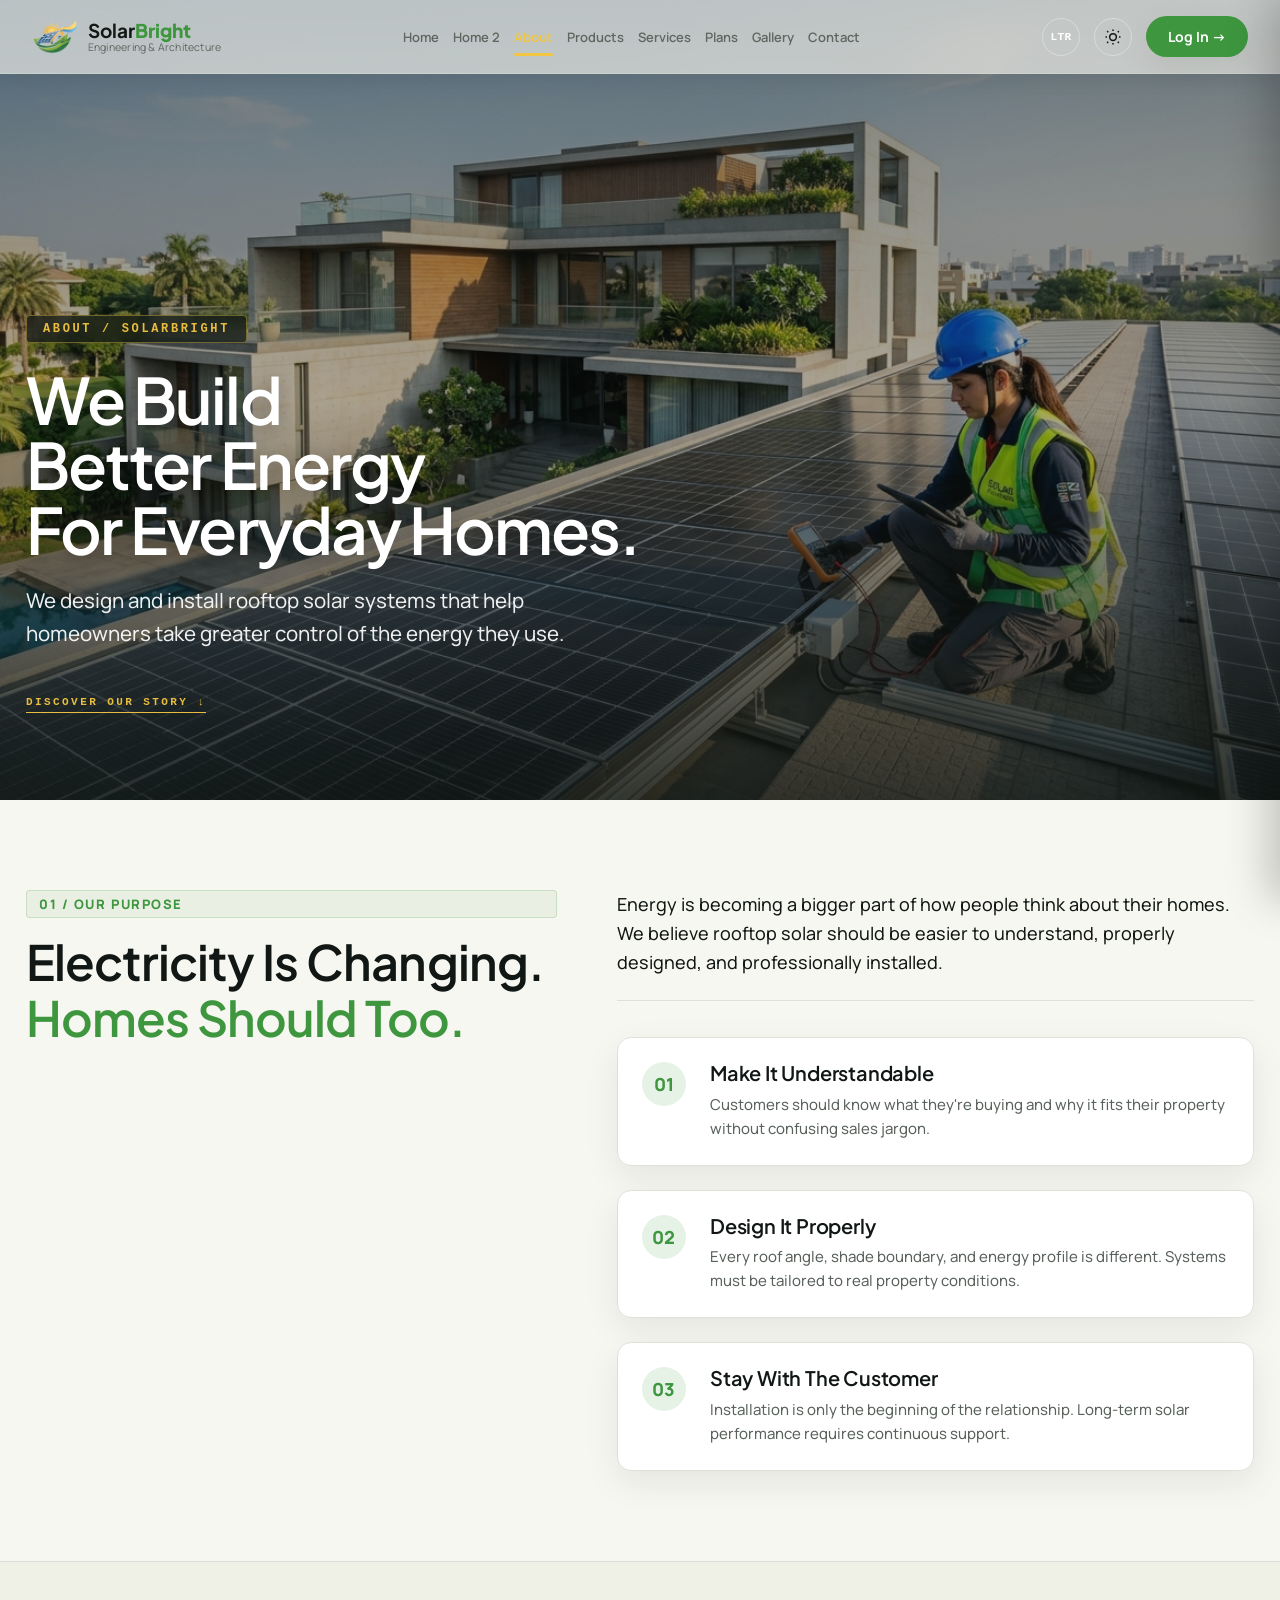
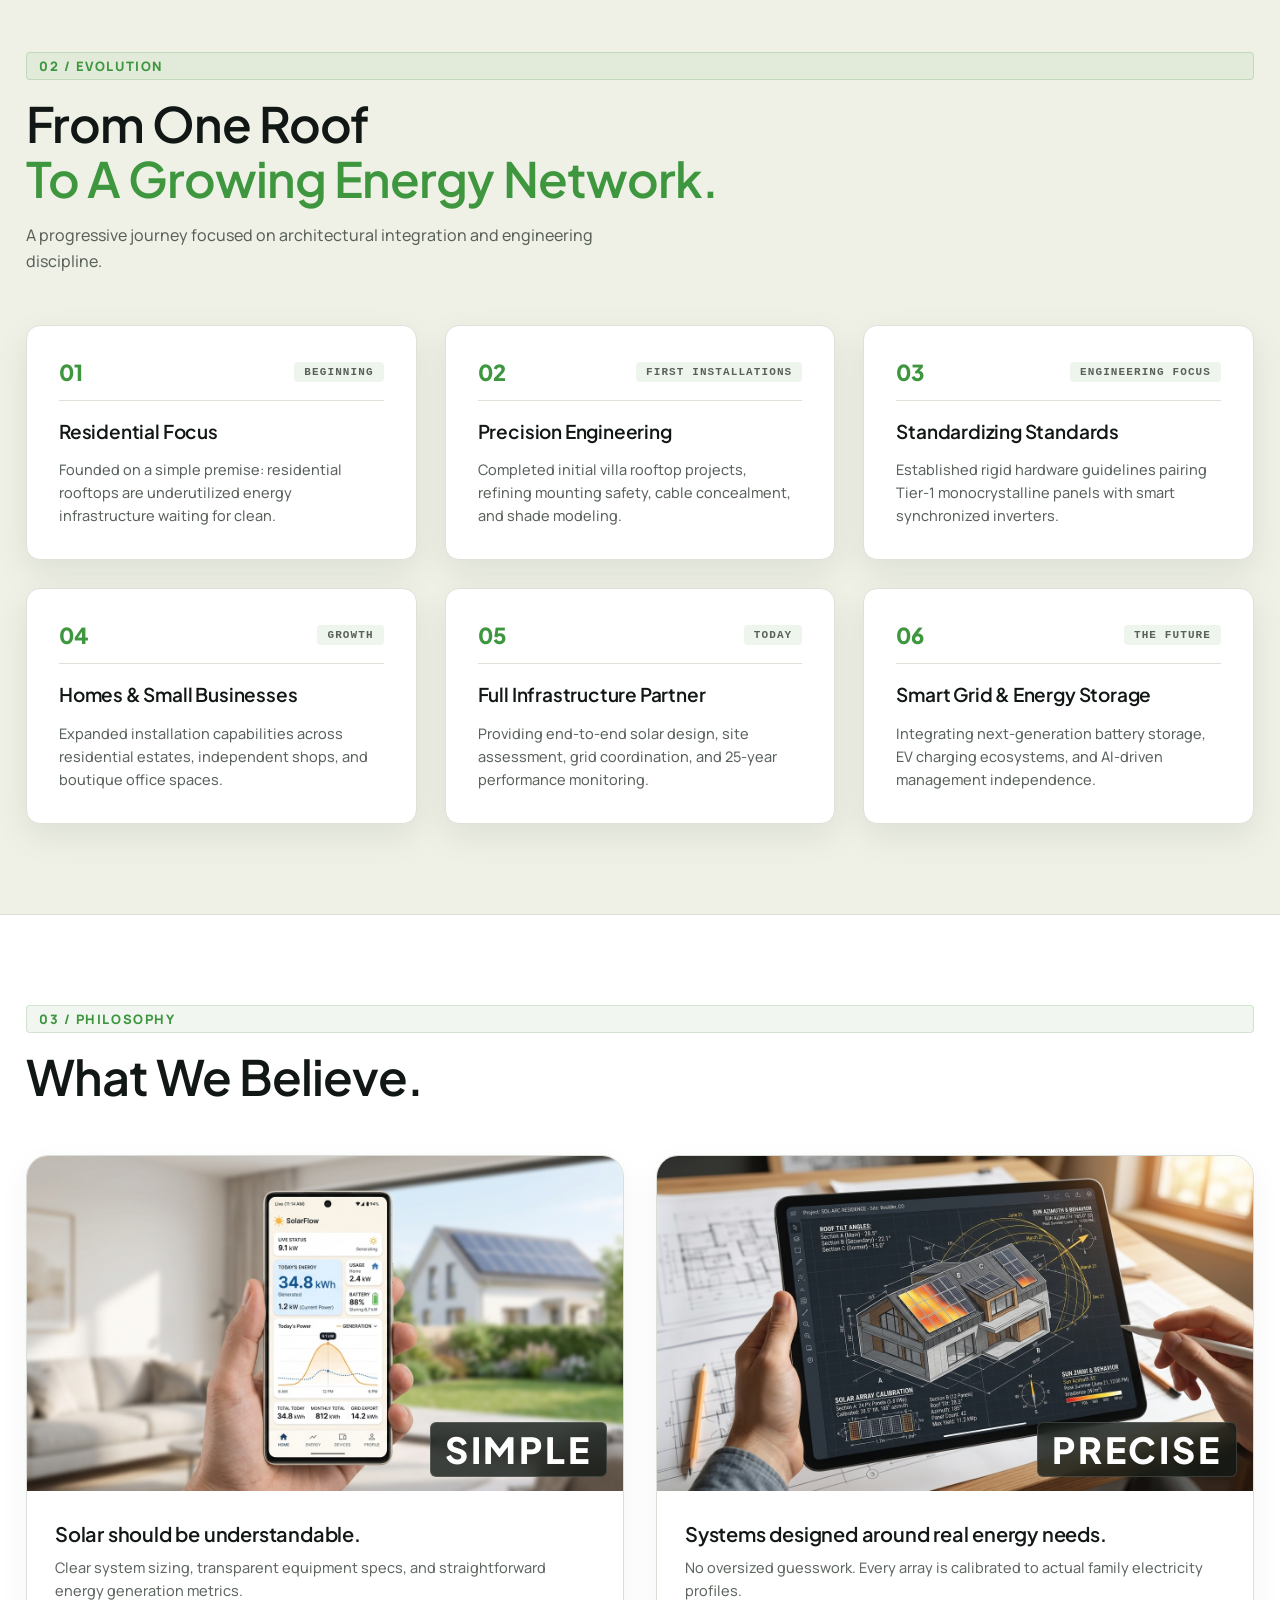
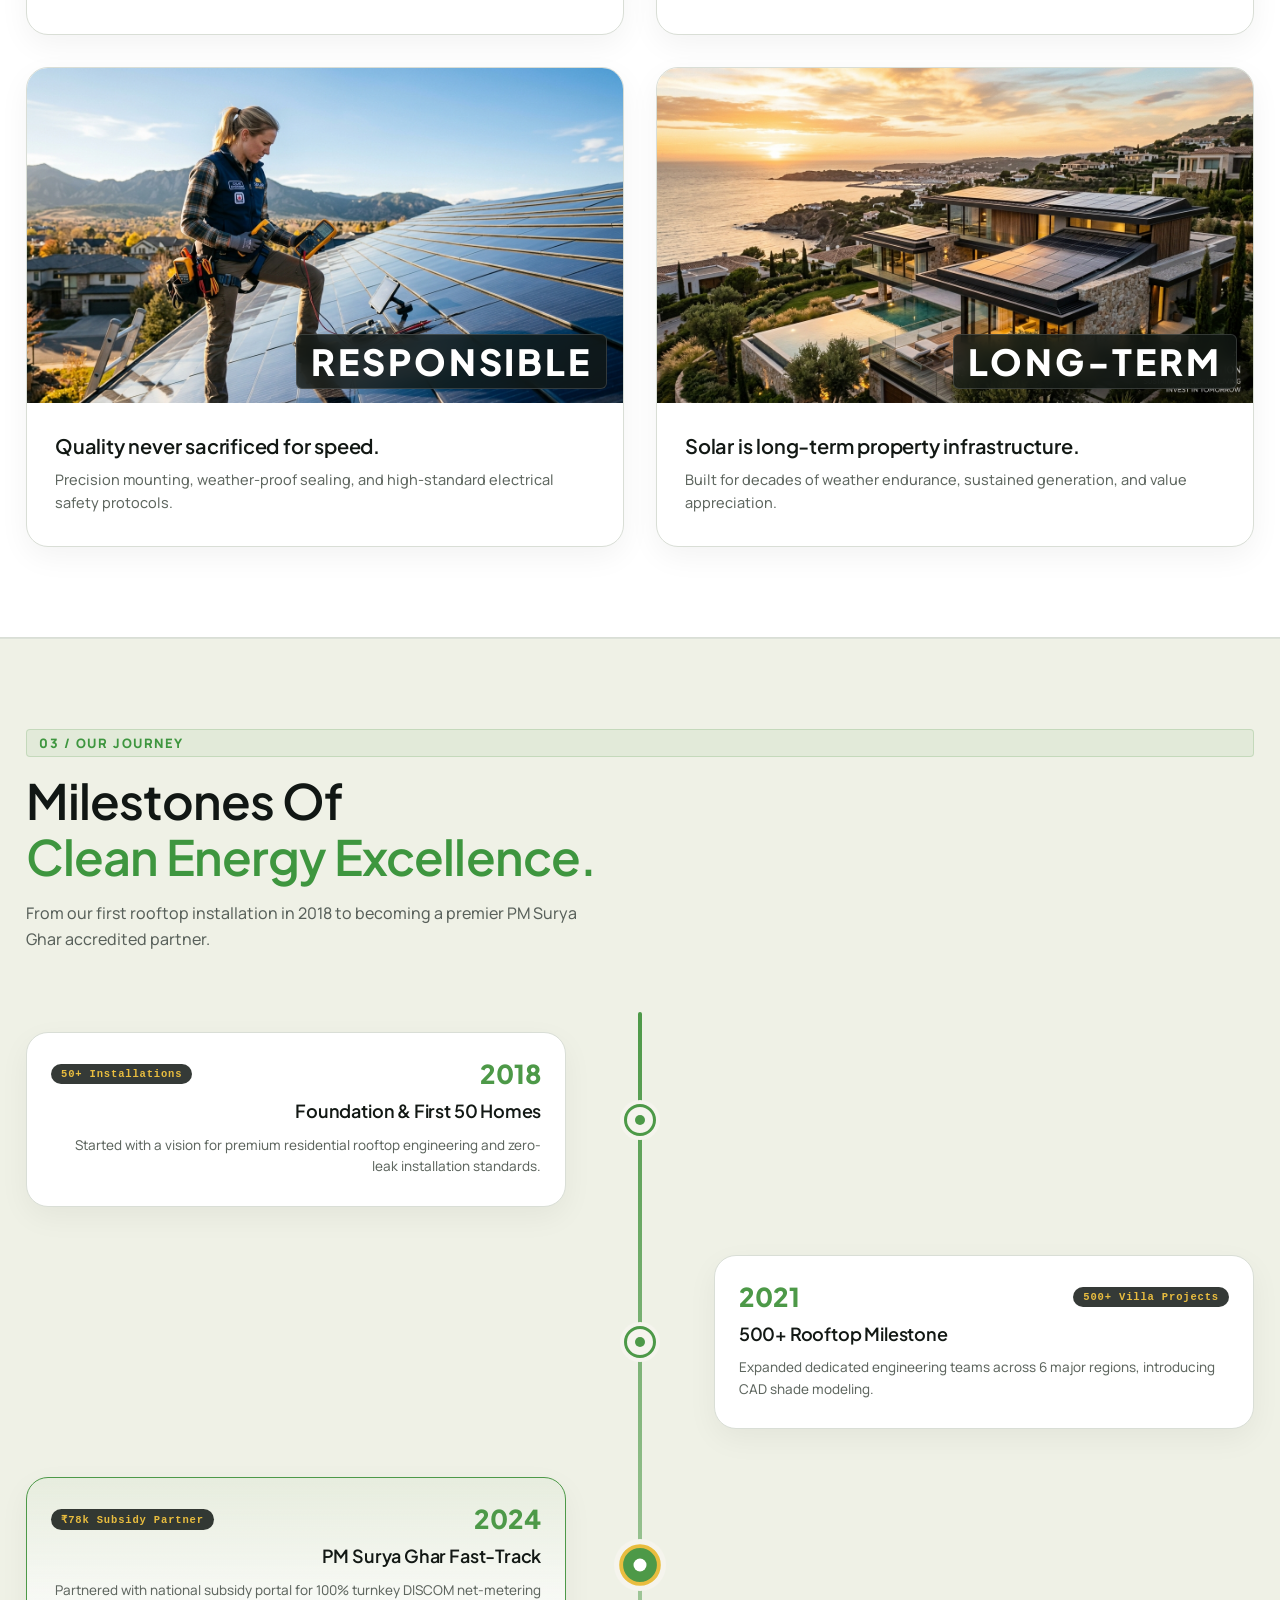
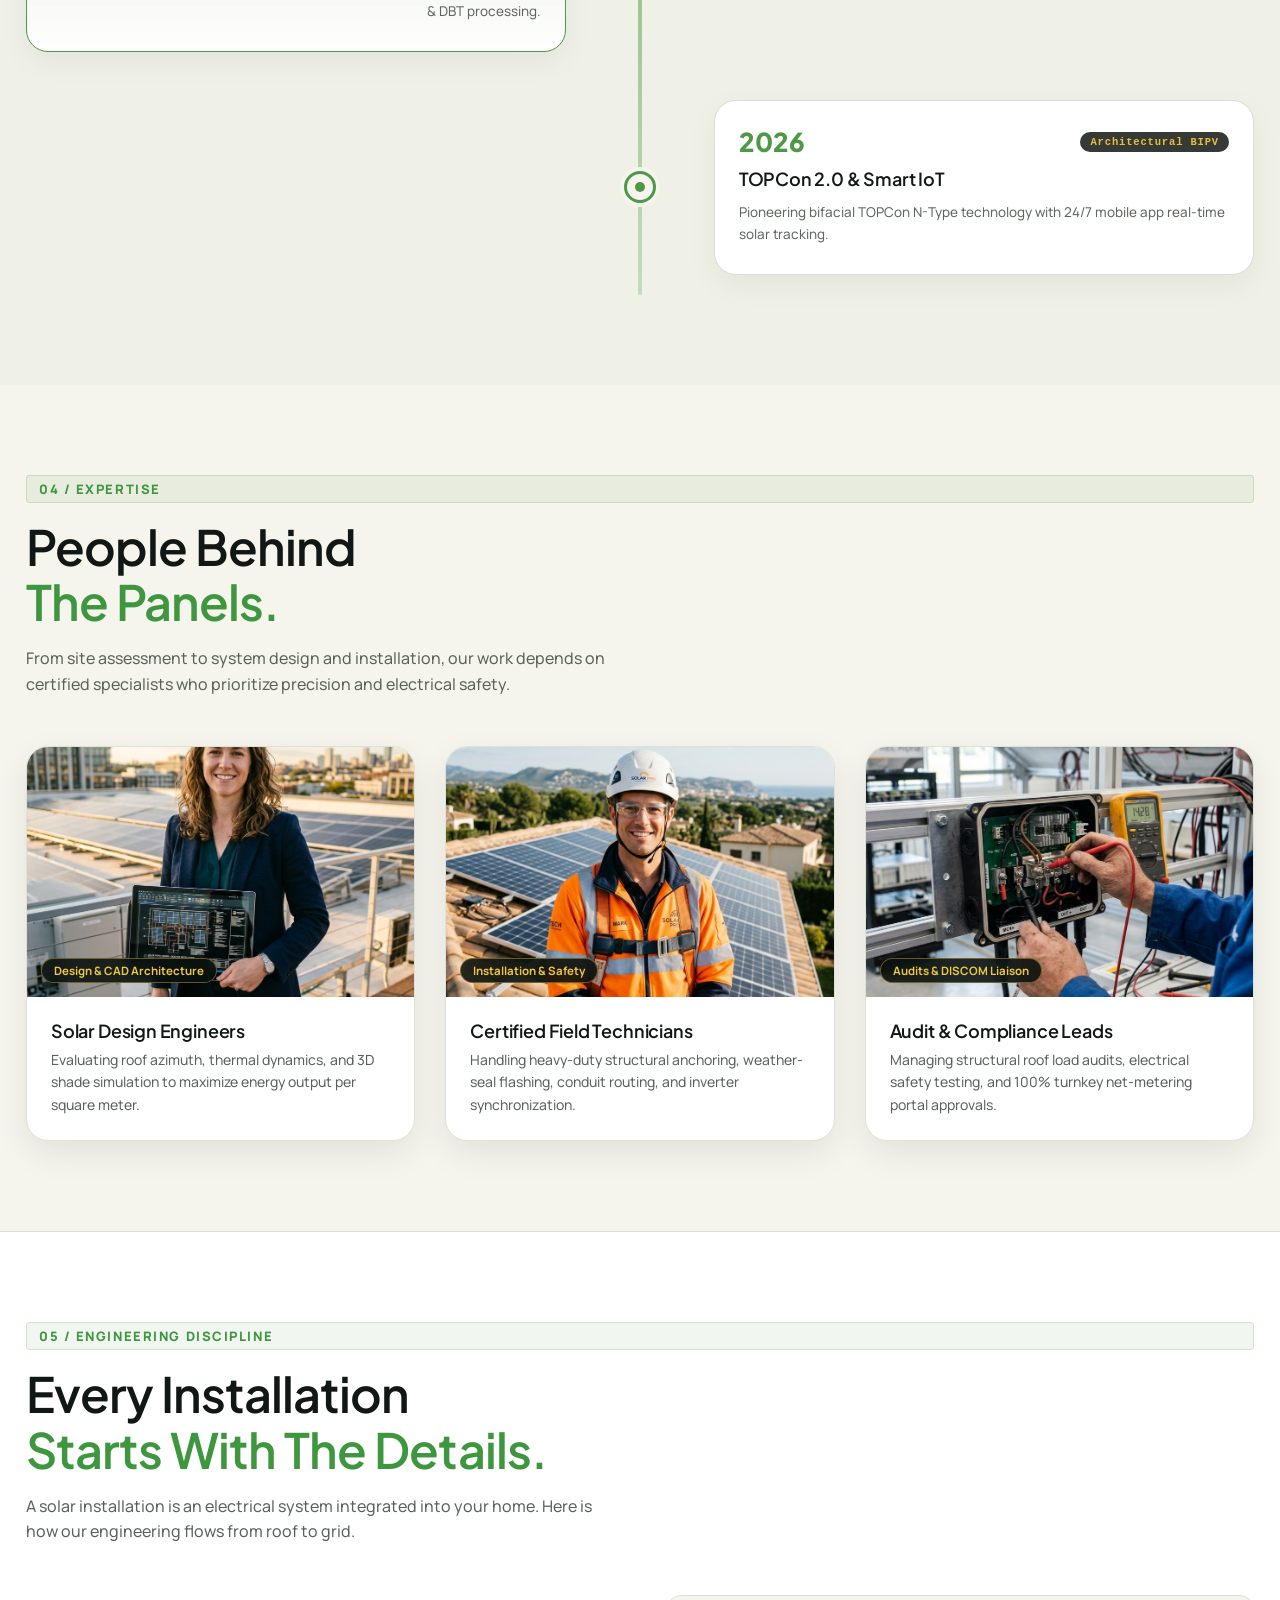
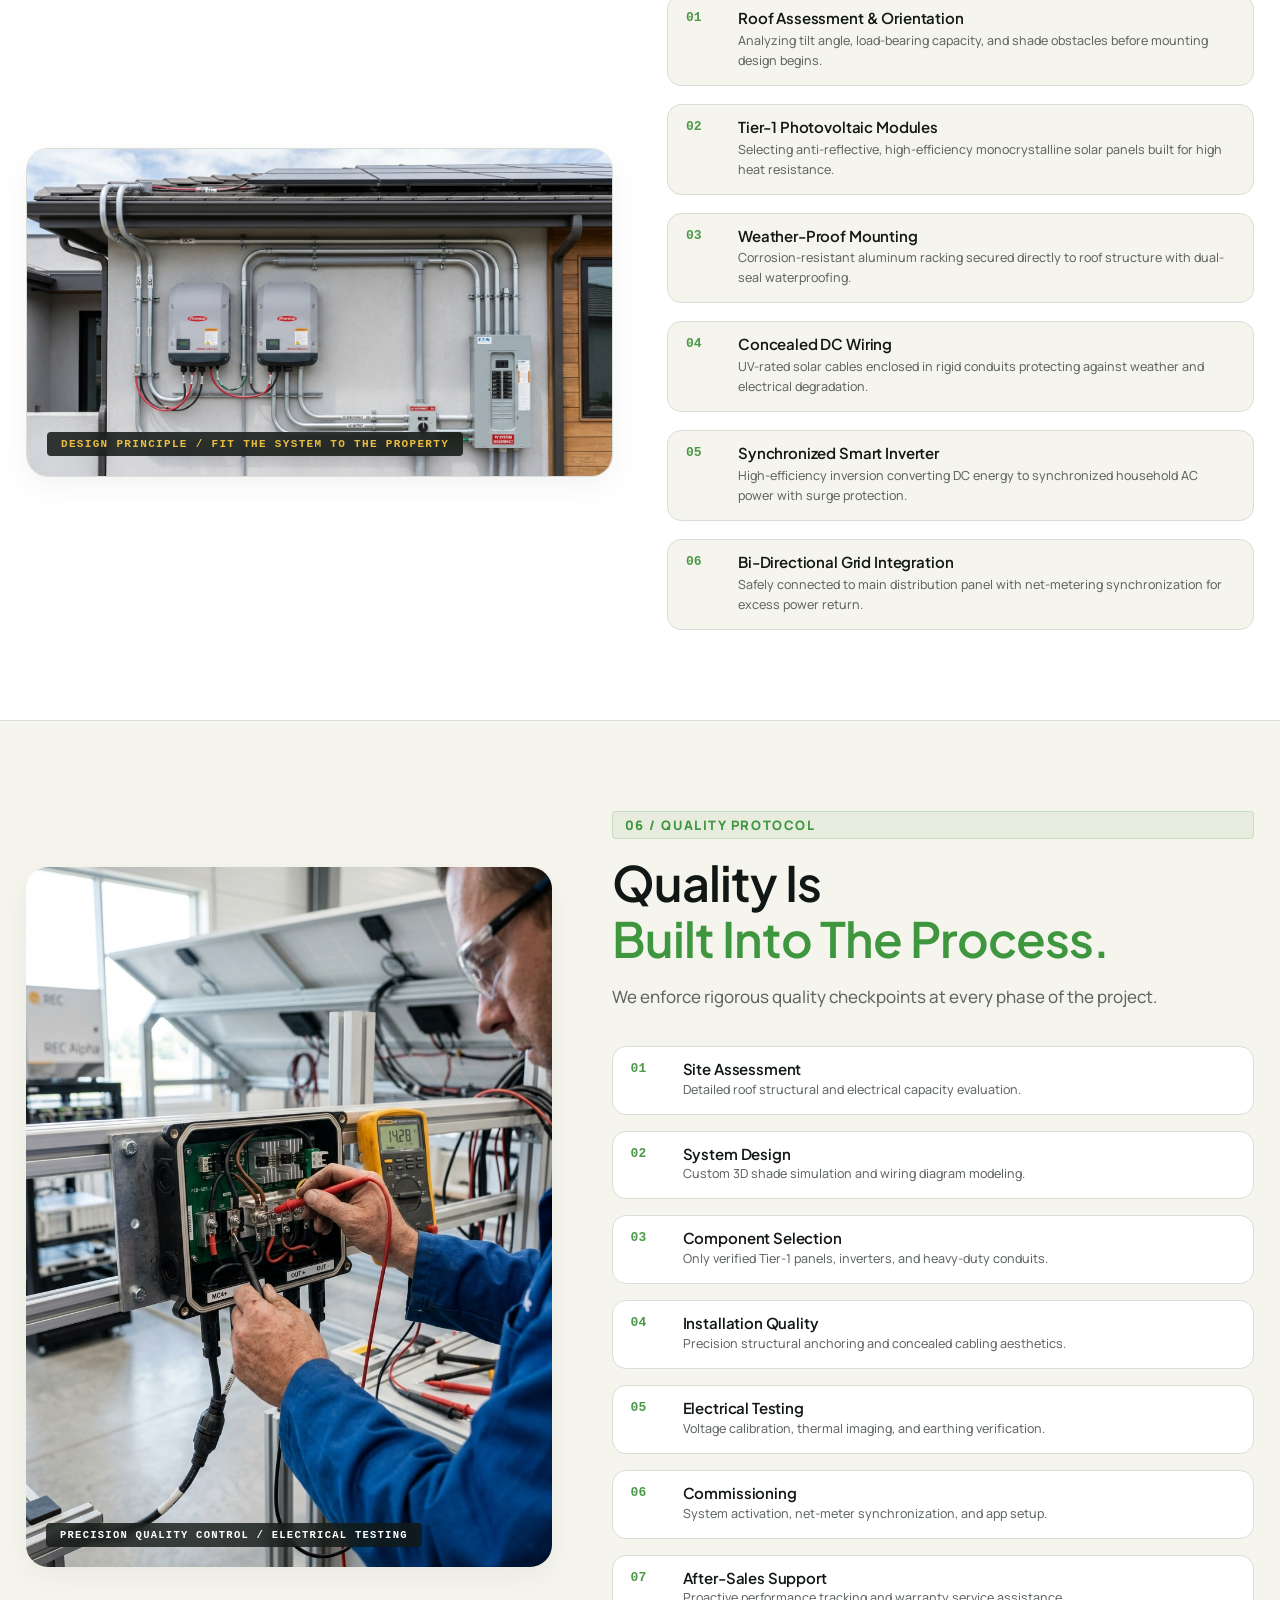
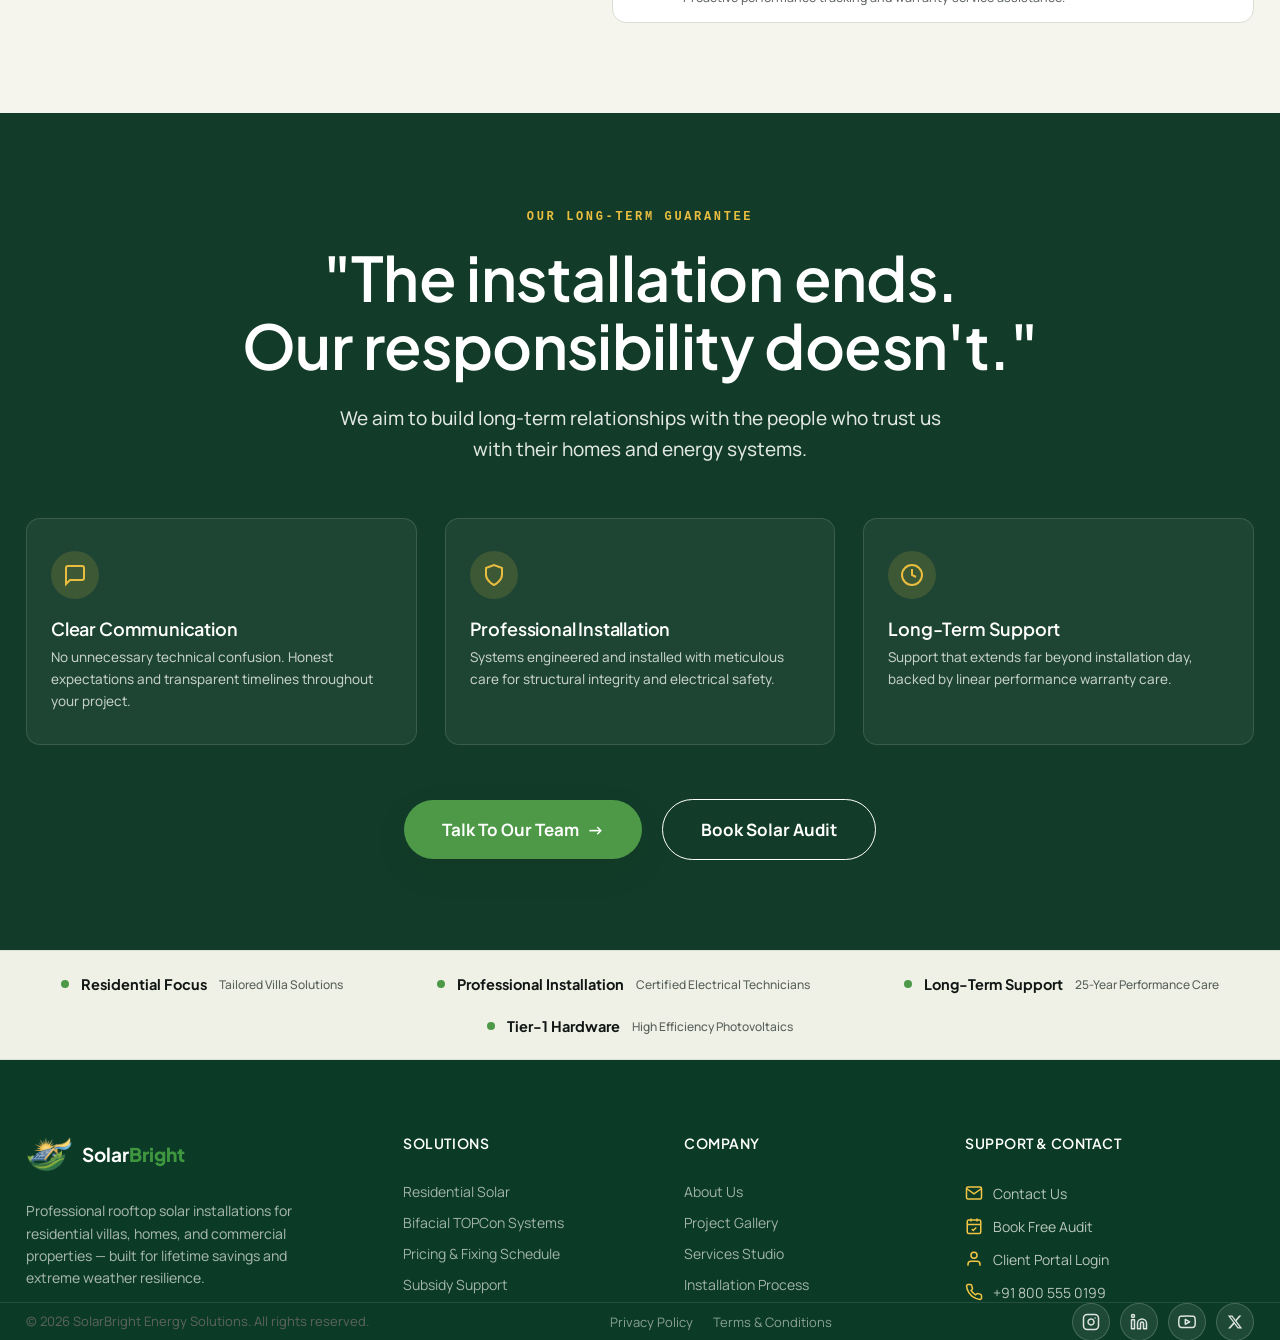
==== commit ea0a3a13: "ok proceed" ====
--- a/about.html
+++ b/about.html
@@ -178,7 +178,7 @@
             <span class="ab-evo-label">BEGINNING</span>
           </div>
           <h4>Residential Focus</h4>
-          <p>Founded on a simple premise: residential rooftops are underutilized energy infrastructure waiting for clean technology.</p>
+          <p>Founded on a simple premise: residential rooftops are underutilized energy infrastructure waiting for clean.</p>
         </div>
 
         <div class="ab-evolution-card">
@@ -223,7 +223,7 @@
             <span class="ab-evo-label">THE FUTURE</span>
           </div>
           <h4>Smart Grid &amp; Energy Storage</h4>
-          <p>Integrating next-generation battery storage, EV charging ecosystems, and AI-driven energy management for total property independence.</p>
+          <p>Integrating next-generation battery storage, EV charging ecosystems, and AI-driven  management independence.</p>
         </div>
       </div>
     </div>
--- a/css/styles.css
+++ b/css/styles.css
@@ -131,22 +131,24 @@
 .btn-block{ width:100%; justify-content:center; }
 .btn-header{ padding: 11px 22px; font-size: 14px; }
 
-/* ---------- 3. HEADER ---------- */
-.site-header{
-  position: fixed; top:0; left:0; right:0; z-index: 100;
-  padding: 20px 0;
-  background: transparent;
-  transition: background var(--transition), box-shadow var(--transition), padding var(--transition), border-color var(--transition);
-  border-bottom: 1px solid transparent;
-}
-.site-header.scrolled{
-  background: rgba(247,247,241,0.86);
-  backdrop-filter: blur(14px);
-  padding: 12px 0;
-  box-shadow: 0 4px 24px rgba(11,20,16,0.06);
+/* ---------- 3. HEADER (DYNAMIC THEME BACKGROUND) ---------- */
+.site-header {
+  position: fixed; top: 0; left: 0; right: 0; z-index: 100;
+  padding: 14px 0;
+  background: rgba(247, 247, 241, 0.94);
+  backdrop-filter: blur(16px);
+  -webkit-backdrop-filter: blur(16px);
+  box-shadow: 0 4px 20px rgba(11, 20, 16, 0.08);
   border-bottom: 1px solid var(--border);
-}
-[data-theme="dark"] .site-header.scrolled{ background: rgba(11,18,16,0.82); }
+  transition: padding var(--transition), background var(--transition), box-shadow var(--transition), border-color var(--transition);
+}
+
+.site-header.scrolled {
+  padding: 10px 0;
+  background: rgba(247, 247, 241, 0.98);
+  box-shadow: 0 6px 28px rgba(11, 20, 16, 0.12);
+  border-bottom: 1px solid var(--border);
+}
 
 .header-inner{
   max-width: var(--container); margin: 0 auto; padding: 0 32px;
@@ -155,26 +157,42 @@
 .brand{ display:flex; align-items:center; gap:10px; }
 .brand-mark{ flex-shrink:0; }
 .brand-text{ display:flex; flex-direction:column; line-height:1.15; }
-.brand-name{ font-family: var(--font-display); font-weight:600; font-size:19px; color: var(--text); }
+.brand-name{ font-family: var(--font-display); font-weight:700; font-size:19px; color: var(--text); }
 .brand-name strong{ color: var(--green); font-weight:800; }
 .brand-tag{ font-size:10.5px; color: var(--text-secondary); letter-spacing:0.02em; }
-.hero .brand-name, .hero .brand-tag{ color: #fff; }
-.site-header:not(.scrolled) .brand-name{ color:#fff; }
-.site-header:not(.scrolled) .brand-tag{ color: rgba(255,255,255,0.78); }
 
 .main-nav{ display:flex; align-items:center; gap: 20px; flex-wrap: nowrap; }
 .nav-link{
-  font-size: 14px; font-weight: 600; color: rgba(255,255,255,0.92);
+  font-size: 14px; font-weight: 600; color: var(--text-secondary);
   position:relative; padding: 4px 0; transition: color var(--transition);
   white-space: nowrap; flex-shrink: 0;
 }
-.site-header.scrolled .nav-link{ color: var(--text-secondary); }
 .nav-link:hover, .nav-link.active{ color: var(--green); }
-.site-header:not(.scrolled) .nav-link:hover,
-.site-header:not(.scrolled) .nav-link.active{ color: var(--yellow); }
 .nav-link.active::after{
-  content:""; position:absolute; left:0; right:0; bottom:-6px; height:2px; background: var(--green);
-}
+  content:""; position:absolute; left:0; right:0; bottom:-6px; height:2.5px; background: var(--green); border-radius: 999px;
+}
+
+/* Dark Mode Header Overrides */
+[data-theme="dark"] .site-header {
+  background: rgba(11, 18, 16, 0.92);
+  box-shadow: 0 4px 24px rgba(0, 0, 0, 0.4);
+  border-bottom: 1px solid rgba(255, 255, 255, 0.12);
+}
+
+[data-theme="dark"] .site-header.scrolled {
+  background: rgba(6, 12, 10, 0.96);
+  box-shadow: 0 6px 28px rgba(0, 0, 0, 0.5);
+  border-bottom: 1px solid rgba(62, 150, 63, 0.3);
+}
+
+[data-theme="dark"] .site-header .brand-name { color: #FFFFFF; }
+[data-theme="dark"] .site-header .brand-name strong { color: var(--green); }
+[data-theme="dark"] .site-header .brand-tag { color: rgba(255, 255, 255, 0.7); }
+
+[data-theme="dark"] .site-header .nav-link { color: rgba(255, 255, 255, 0.85); }
+[data-theme="dark"] .site-header .nav-link:hover,
+[data-theme="dark"] .site-header .nav-link.active { color: var(--yellow); }
+[data-theme="dark"] .site-header .nav-link.active::after { background: var(--yellow); }
 
 .header-actions{ display:flex; align-items:center; gap: 14px; }
 
@@ -8095,11 +8113,33 @@
 .h2-hero {
   position: relative;
   min-height: 75vh;
-  padding: 90px 0 50px;
-  display: flex;
-  align-items: center;
+  padding: 95px 0 55px;
+  display: flex;
+  align-items: center;
+  justify-content: center;
   overflow: hidden;
   width: 100%;
+  text-align: center;
+}
+
+.h2-hero-container {
+  position: relative;
+  z-index: 2;
+  text-align: center;
+  display: flex;
+  flex-direction: column;
+  align-items: center;
+  justify-content: center;
+  width: 100%;
+}
+
+.h2-hero-content {
+  text-align: center;
+  max-width: 680px;
+  margin: 0 auto;
+  display: flex;
+  flex-direction: column;
+  align-items: center;
 }
 
 .h2-hero-heading {
@@ -8109,25 +8149,30 @@
   color: #FFFFFF;
   line-height: 1.15;
   margin: 16px 0;
+  text-align: center;
 }
 
 .h2-hero-sub {
-  font-size: 15px;
+  font-size: 15.5px;
   color: rgba(255, 255, 255, 0.88);
   margin-bottom: 24px;
+  text-align: center;
 }
 
 .h2-hero-actions {
   display: flex;
   flex-direction: column;
-  gap: 12px;
+  gap: 14px;
   width: 100%;
+  align-items: center;
+  justify-content: center;
 }
 
 @media (min-width: 640px) {
   .h2-hero-actions {
     flex-direction: row;
     align-items: center;
+    justify-content: center;
   }
 }
 
@@ -8358,19 +8403,129 @@
   width: 100%;
 }
 
-@media (min-width: 1025px) {
-  .h2-portrait-grid {
-    grid-template-columns: 1fr 1fr;
-    align-items: center;
-  }
-}
-
-.h2-portrait-media img {
+.h2-portrait-media {
+  position: relative;
   width: 100%;
   height: auto;
-  max-height: 380px;
-  object-fit: cover;
+}
+
+.h2-image-frame {
+  position: relative;
+  width: 100%;
   border-radius: var(--radius-md);
+  overflow: hidden;
+  display: flex;
+  flex-direction: column;
+}
+
+.h2-frame-caption {
+  position: absolute;
+  bottom: 12px;
+  left: 12px;
+  background: rgba(11, 20, 16, 0.85);
+  backdrop-filter: blur(8px);
+  -webkit-backdrop-filter: blur(8px);
+  color: #FFFFFF;
+  font-size: 10.5px;
+  font-weight: 800;
+  letter-spacing: 0.04em;
+  padding: 5px 12px;
+  border-radius: 999px;
+  border: 1px solid rgba(255, 255, 255, 0.2);
+  z-index: 2;
+  box-shadow: 0 4px 12px rgba(0,0,0,0.2);
+}
+
+/* Mobile Viewports (< 768px) */
+@media (max-width: 767px) {
+  .h2-portrait-grid,
+  .h2-roof-analysis-grid,
+  .h2-single-story-card {
+    display: flex !important;
+    flex-direction: column !important;
+    align-items: stretch !important;
+    gap: 24px !important;
+    width: 100% !important;
+  }
+
+  .h2-portrait-media,
+  .h2-portrait-media[data-reveal],
+  .h2-image-frame,
+  .h2-roof-canvas-wrapper,
+  .h2-story-media {
+    width: 100% !important;
+    height: auto !important;
+    min-height: 0 !important;
+    max-height: none !important;
+    flex: 0 0 auto !important;
+    align-self: flex-start !important;
+    display: block !important;
+    position: relative !important;
+    margin-bottom: 0 !important;
+  }
+
+  .h2-portrait-media img,
+  .h2-image-frame img,
+  .h2-roof-canvas-wrapper img,
+  .h2-story-media img {
+    width: 100% !important;
+    height: 260px !important;
+    max-height: 260px !important;
+    object-fit: cover !important;
+    display: block !important;
+    border-radius: var(--radius-md) !important;
+    flex: 0 0 auto !important;
+  }
+
+  .h2-portrait-content,
+  .h2-analysis-panel,
+  .h2-story-content {
+    width: 100% !important;
+    flex: 0 0 auto !important;
+    margin-top: 0 !important;
+  }
+}
+
+/* Tablet & Desktop Viewports (>= 768px: 768px, 820px, 1024px, 1280px+) */
+@media (min-width: 768px) {
+  .h2-portrait-grid,
+  .h2-roof-analysis-grid,
+  .h2-single-story-card {
+    display: grid !important;
+    grid-template-columns: 1fr 1fr !important;
+    align-items: stretch !important;
+    gap: 36px !important;
+    width: 100% !important;
+  }
+
+  .h2-portrait-media,
+  .h2-portrait-media[data-reveal],
+  .h2-image-frame,
+  .h2-roof-canvas-wrapper,
+  .h2-story-media {
+    height: 100% !important;
+    min-height: 100% !important;
+    display: flex !important;
+    flex-direction: column !important;
+    flex: 1 1 auto !important;
+    position: relative !important;
+    border-radius: var(--radius-md) !important;
+    overflow: hidden !important;
+  }
+
+  .h2-portrait-media img,
+  .h2-image-frame img,
+  .h2-roof-canvas-wrapper img,
+  .h2-story-media img {
+    width: 100% !important;
+    height: 100% !important;
+    min-height: 100% !important;
+    max-height: none !important;
+    object-fit: cover !important;
+    display: block !important;
+    flex: 1 1 auto !important;
+    border-radius: var(--radius-md) !important;
+  }
 }
 
 .h2-scenarios-list {
@@ -8436,6 +8591,17 @@
 @media (min-width: 1025px) {
   .h2-roof-analysis-grid {
     grid-template-columns: 1.2fr 1fr;
+    align-items: stretch;
+    gap: 32px;
+  }
+  .h2-roof-canvas-wrapper {
+    height: 100%;
+    min-height: 480px;
+  }
+  .h2-roof-canvas-wrapper img {
+    height: 100% !important;
+    max-height: none !important;
+    object-fit: cover !important;
   }
 }
 
@@ -8557,6 +8723,17 @@
 @media (min-width: 1025px) {
   .h2-single-story-card {
     grid-template-columns: 1.2fr 1fr;
+    align-items: stretch;
+    gap: 36px;
+  }
+  .h2-story-media {
+    height: 100%;
+    min-height: 420px;
+  }
+  .h2-story-media img {
+    height: 100% !important;
+    max-height: none !important;
+    object-fit: cover !important;
   }
 }
 
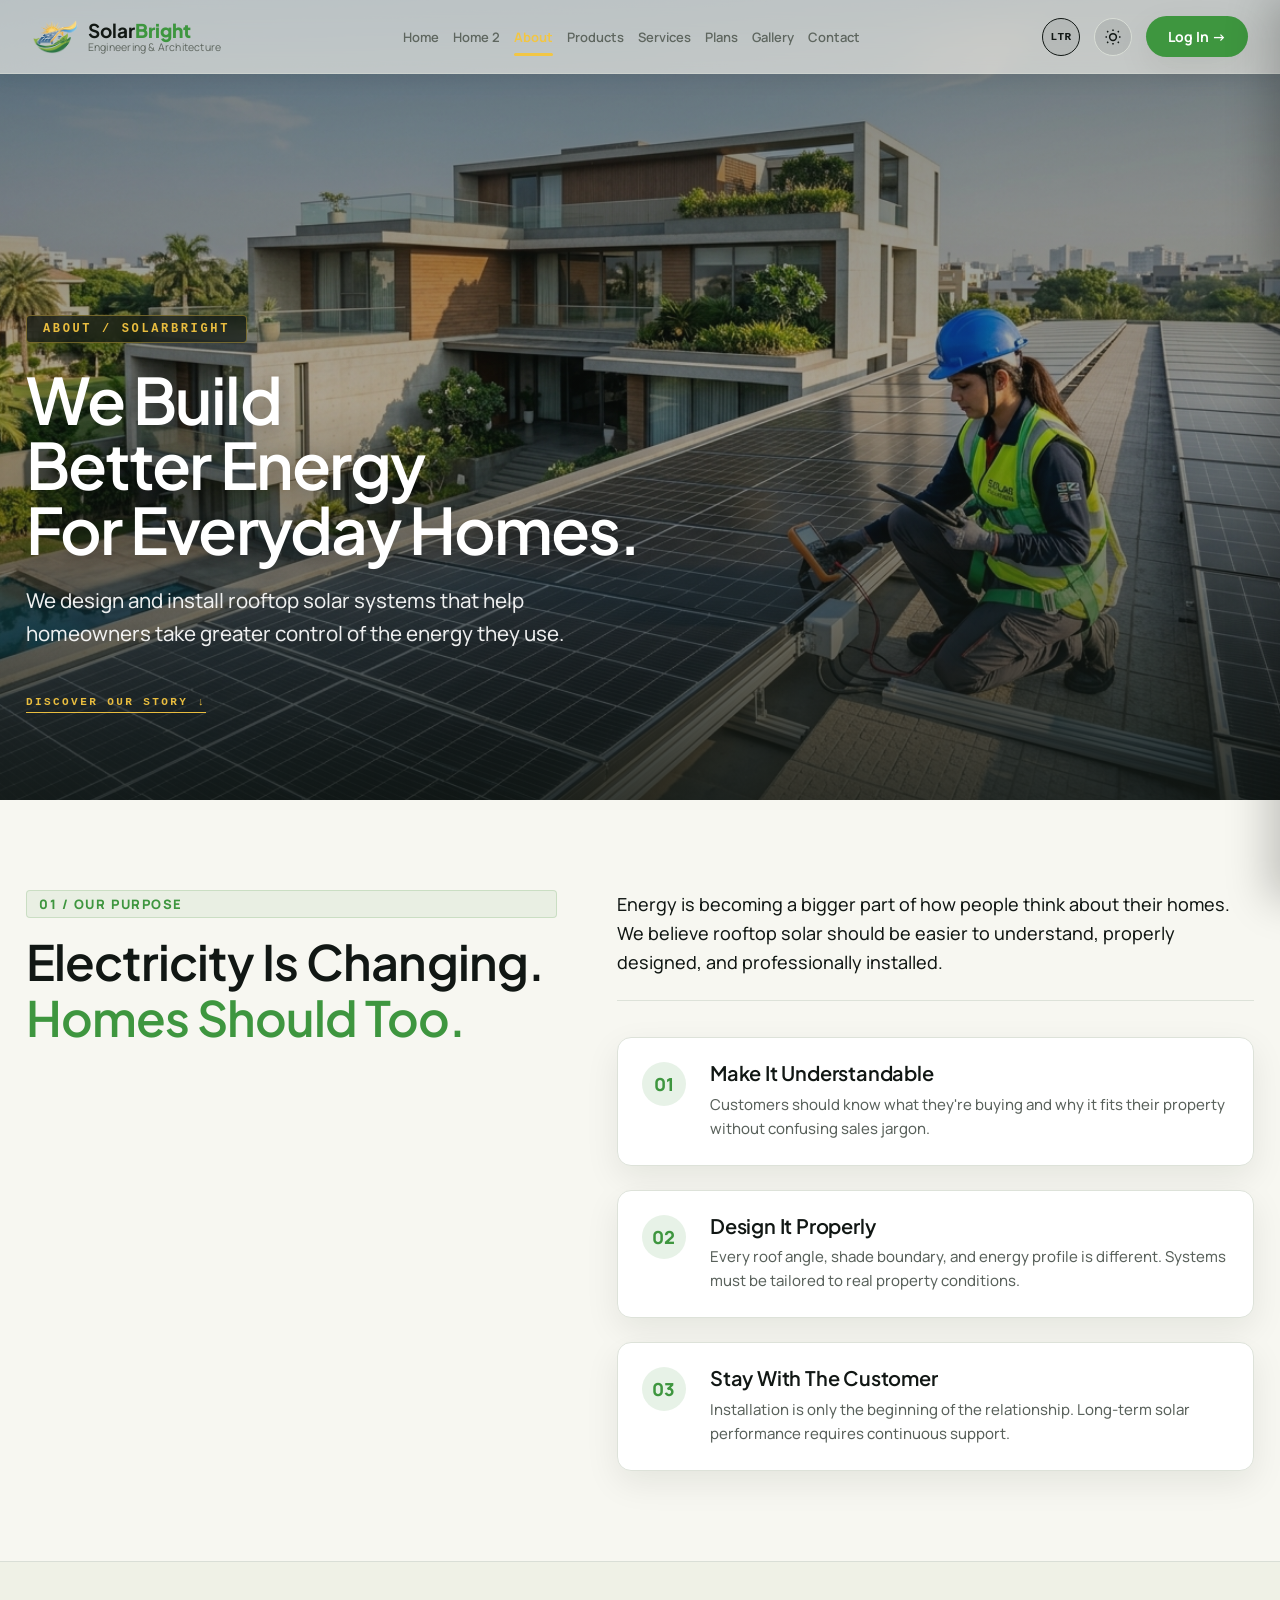
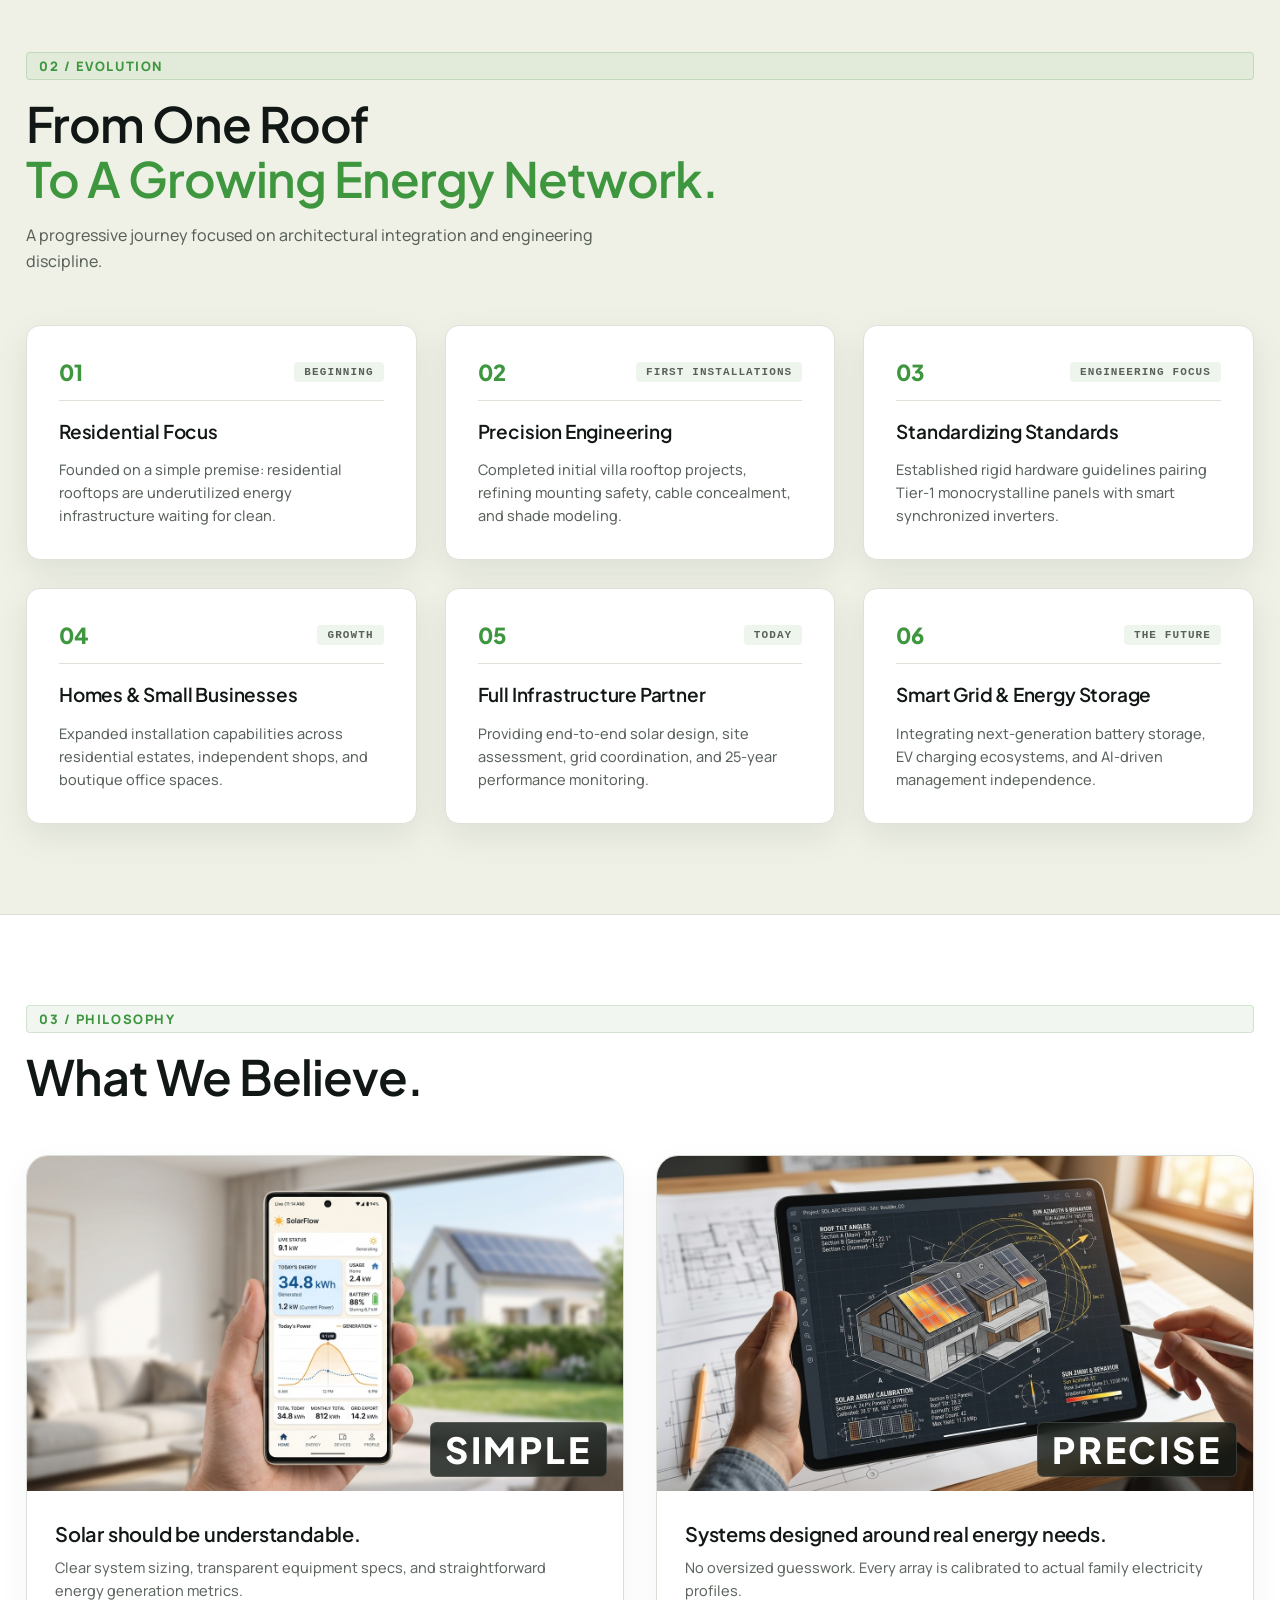
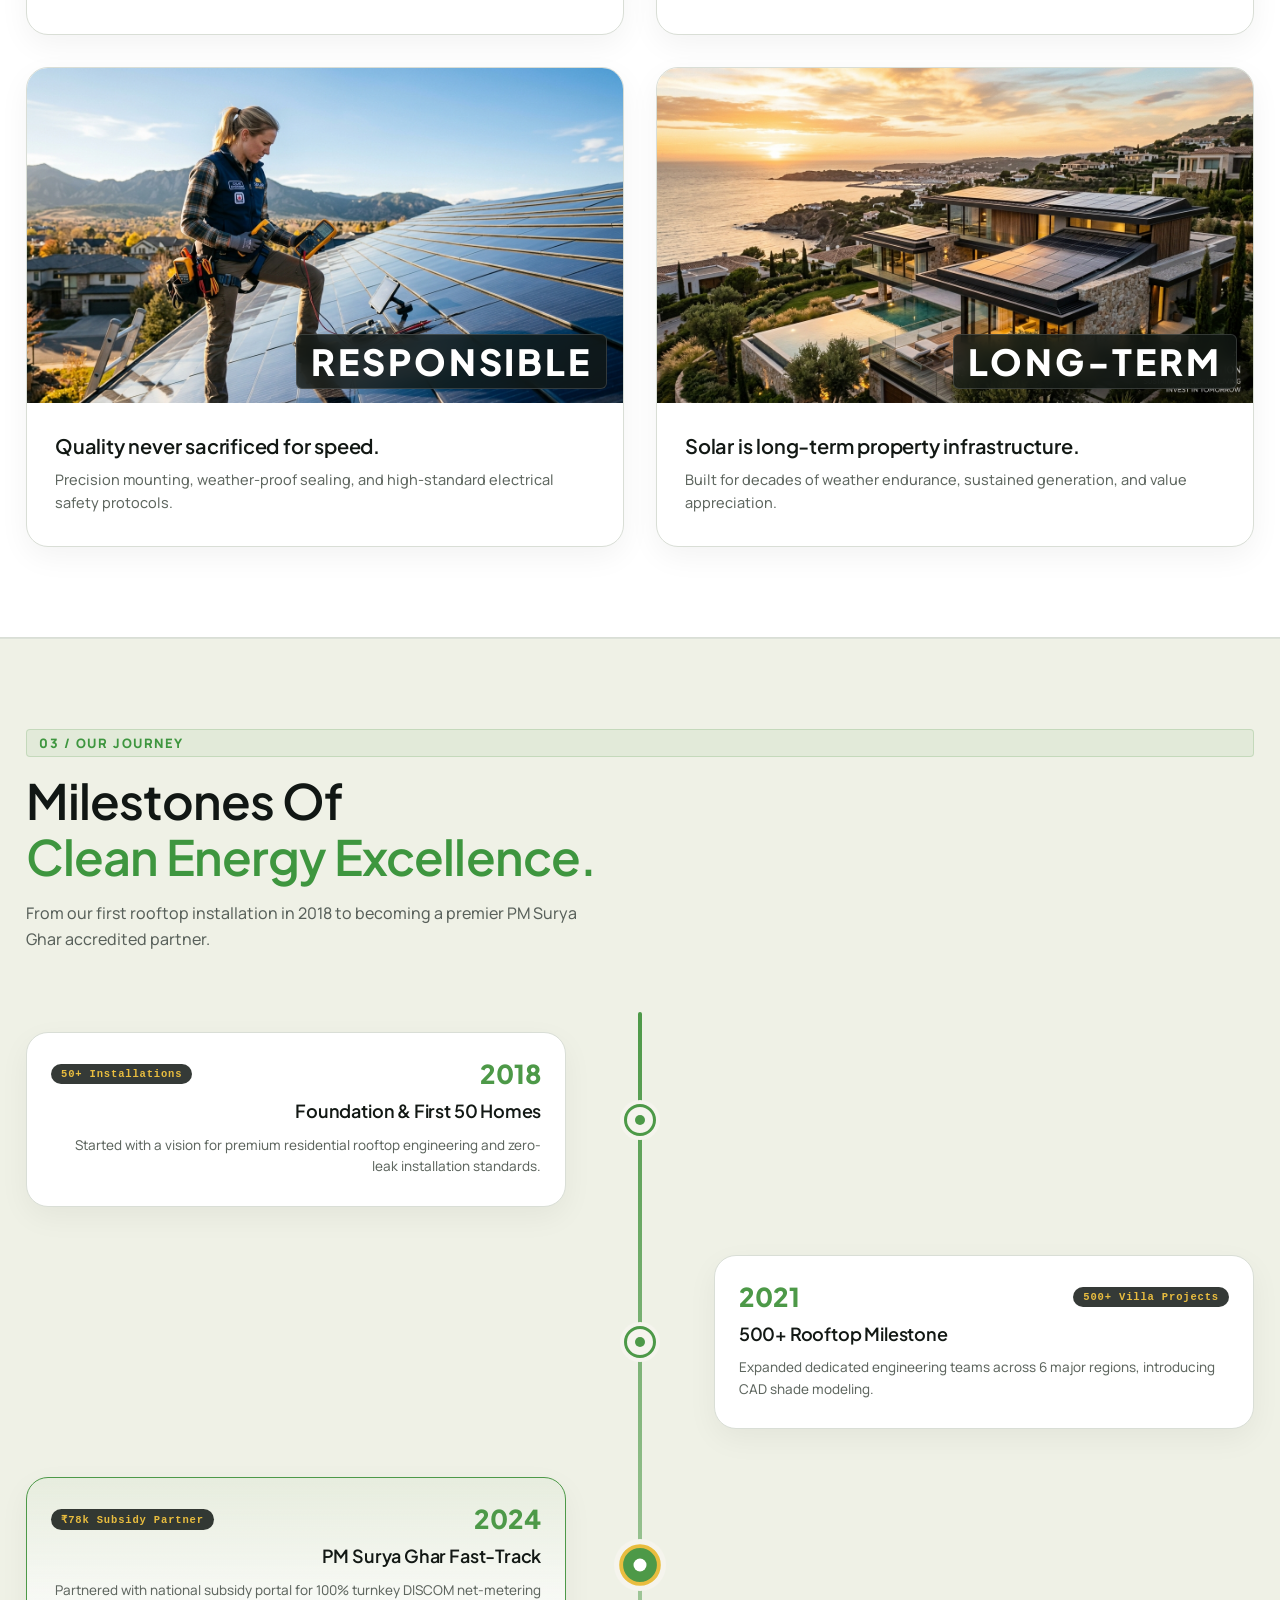
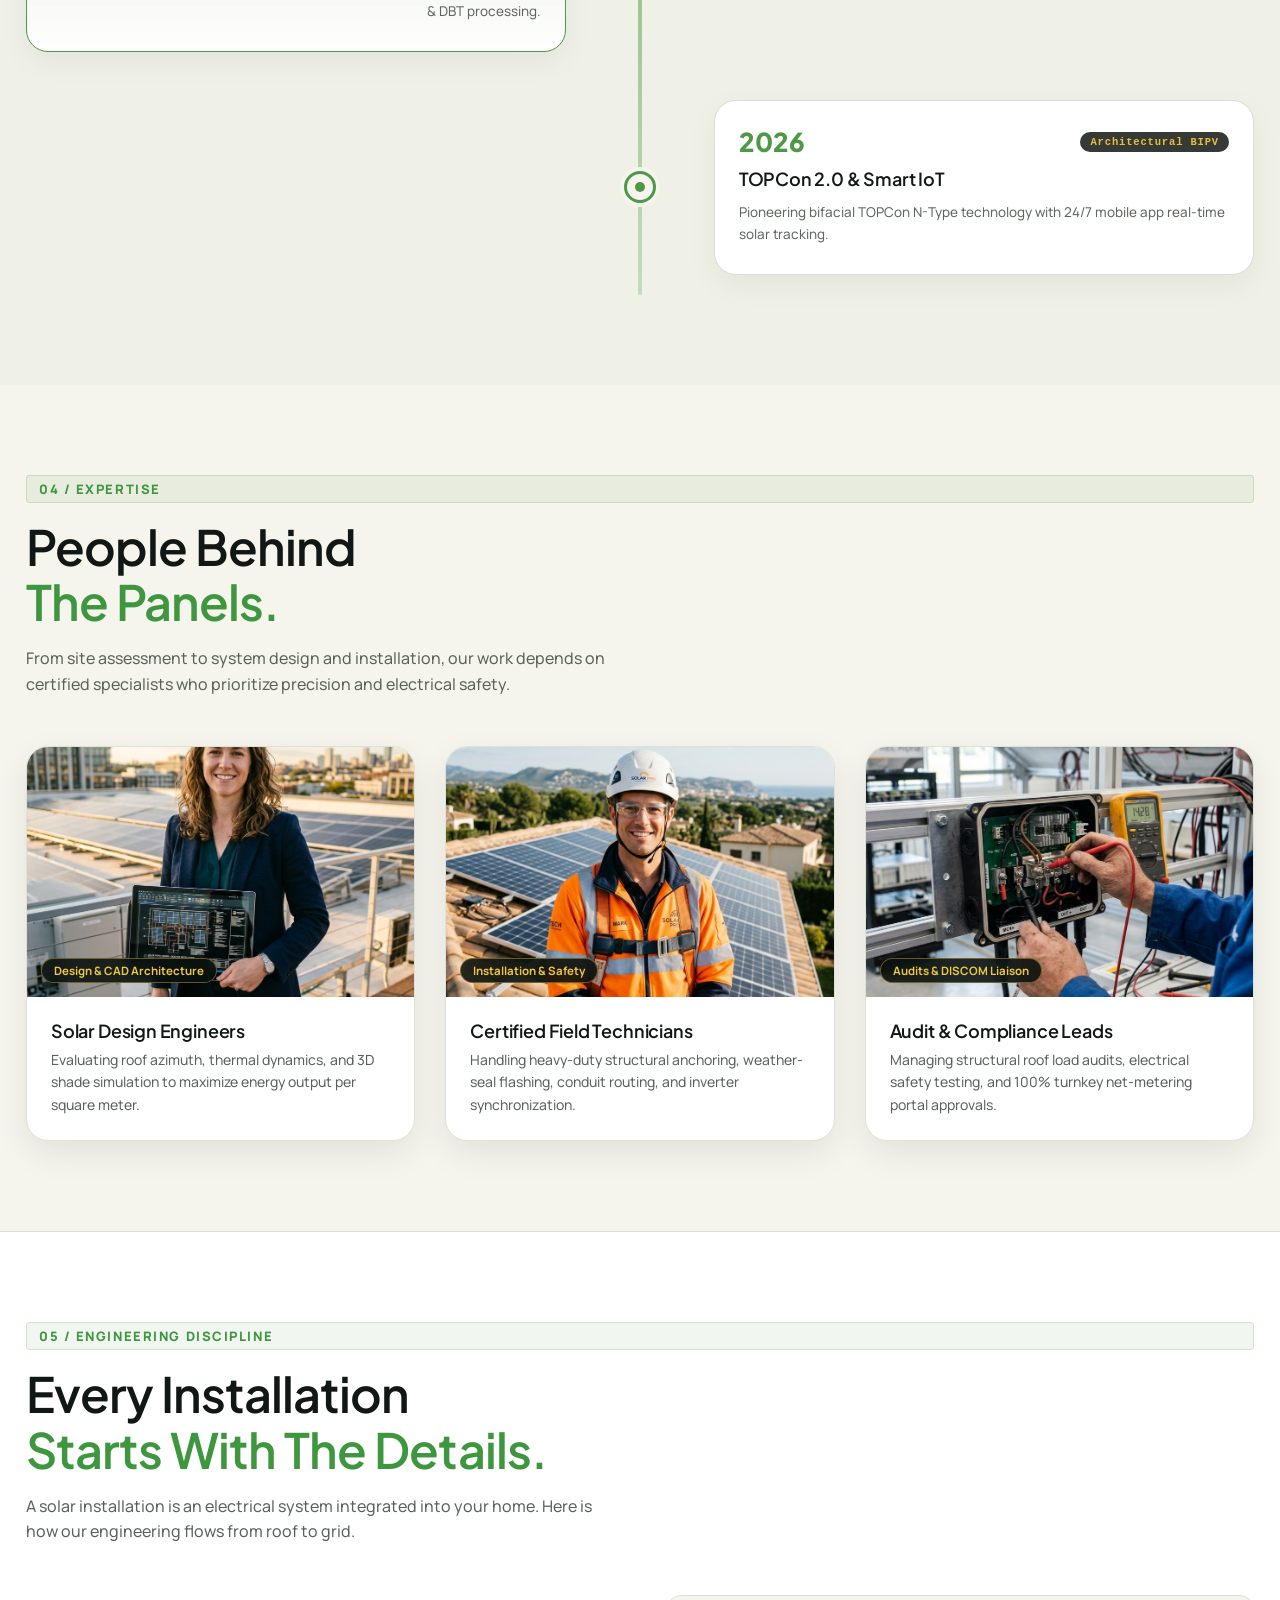
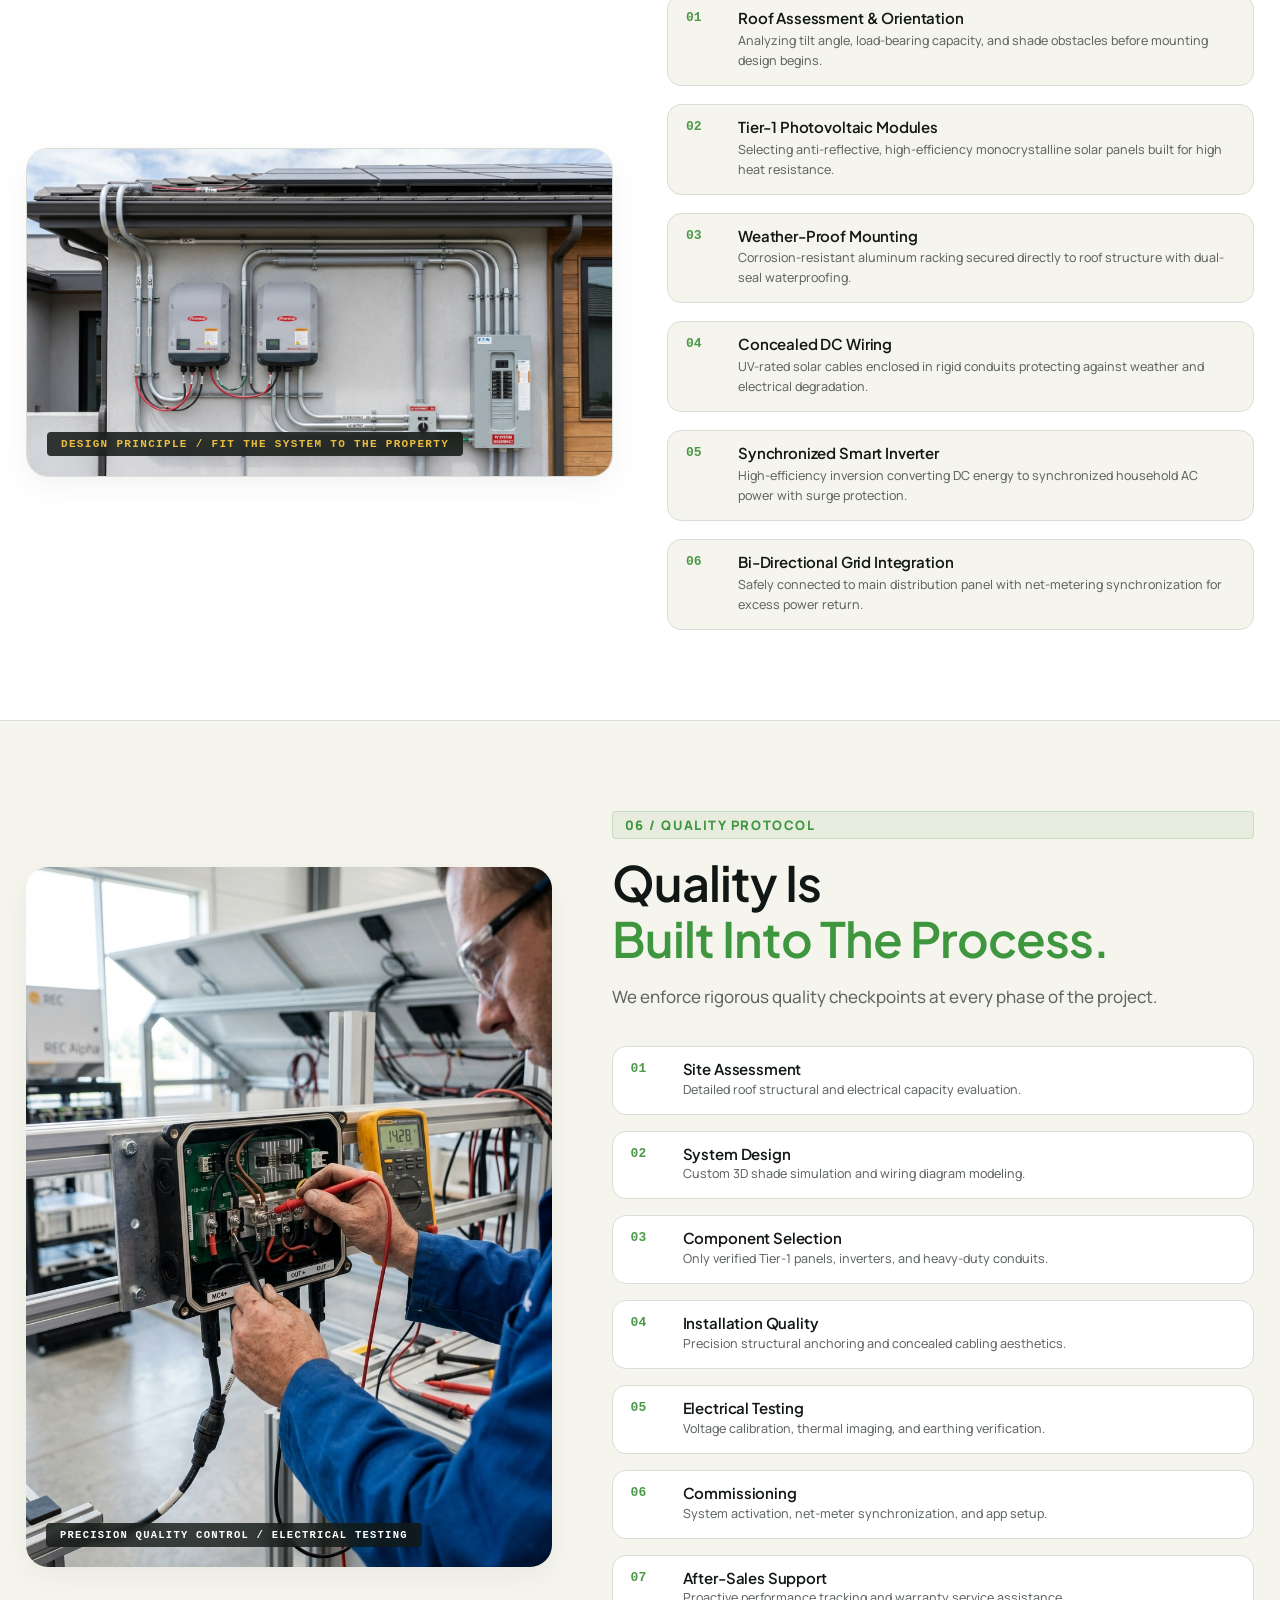
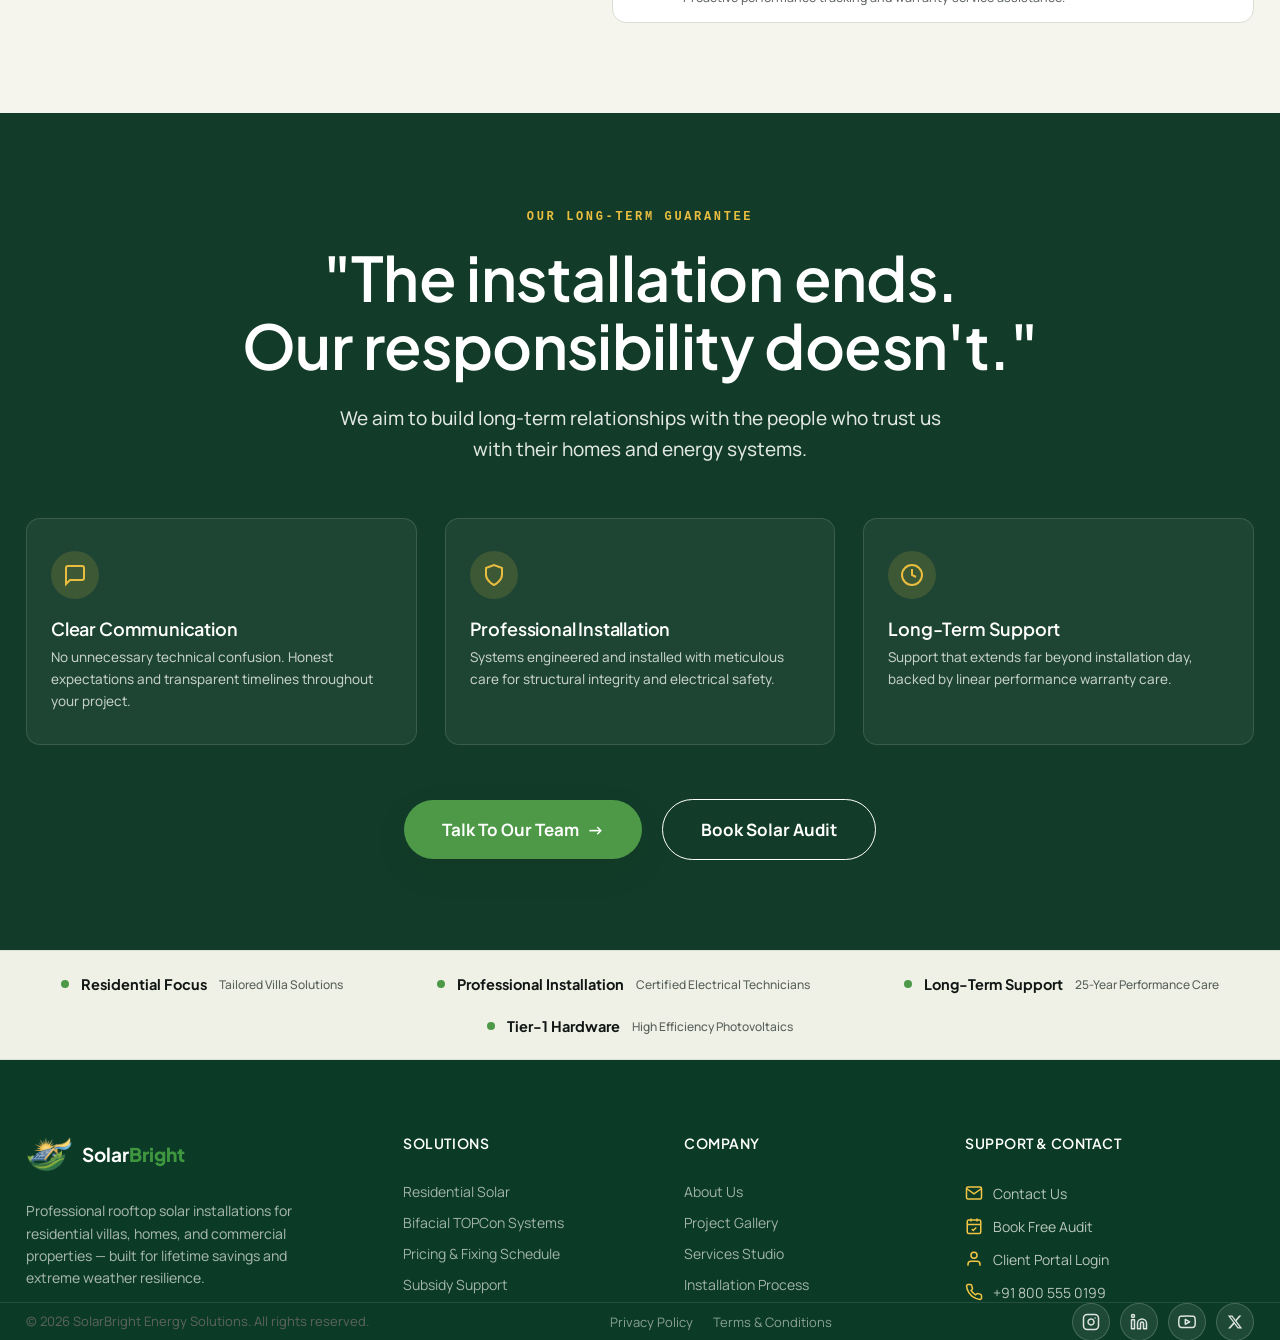
==== commit 521805fb: "ok fixed" ====
--- a/about.html
+++ b/about.html
@@ -8,6 +8,14 @@
 <link rel="icon" type="image/png" href="assets/images/logo.png">
 <link rel="preconnect" href="https://fonts.googleapis.com">
 <link href="https://fonts.googleapis.com/css2?family=Manrope:wght@400;500;600;700;800&family=Plus+Jakarta+Sans:wght@400;500;600;700;800&display=swap" rel="stylesheet">
+<script>
+  (function(){
+    var t = localStorage.getItem("solarbright-theme") || localStorage.getItem("theme") || "light";
+    var d = localStorage.getItem("solarbright-dir") || localStorage.getItem("dir") || "ltr";
+    document.documentElement.setAttribute("data-theme", t);
+    document.documentElement.setAttribute("dir", d);
+  })();
+</script>
 <link rel="stylesheet" href="css/styles.css">
 </head>
 <body data-theme="light" class="page-about">
--- a/css/styles.css
+++ b/css/styles.css
@@ -9043,10 +9043,508 @@
   justify-content: center;
 }
 
-
-
-
-
-
-
-
+/* ==========================================================================
+   SERVICES PAGE (services.html) SECTION 01 EQUAL-HEIGHT CARD GRID
+   ========================================================================== */
+.sv-catalogue-grid {
+  display: grid;
+  grid-template-columns: repeat(3, 1fr);
+  gap: 28px;
+  width: 100%;
+}
+
+@media (max-width: 1024px) {
+  .sv-catalogue-grid {
+    grid-template-columns: repeat(2, 1fr);
+    gap: 20px;
+  }
+}
+
+@media (max-width: 640px) {
+  .sv-catalogue-grid {
+    grid-template-columns: 1fr;
+    gap: 16px;
+  }
+}
+
+.sv-card {
+  background: var(--surface);
+  border: 1px solid var(--border);
+  border-radius: var(--radius-md);
+  overflow: hidden;
+  display: flex;
+  flex-direction: column;
+  height: 100%;
+  transition: transform var(--transition), box-shadow var(--transition), border-color var(--transition);
+}
+
+.sv-card:hover {
+  transform: translateY(-6px);
+  box-shadow: 0 16px 36px rgba(0, 0, 0, 0.12);
+  border-color: var(--green);
+}
+
+.sv-card-media {
+  position: relative;
+  width: 100%;
+  height: 200px;
+  overflow: hidden;
+  background: #111;
+}
+
+.sv-card-media img {
+  width: 100%;
+  height: 100%;
+  object-fit: cover;
+  transition: transform 500ms cubic-bezier(.4, 0, .2, 1);
+}
+
+.sv-card:hover .sv-card-media img {
+  transform: scale(1.08);
+}
+
+.sv-card-badge {
+  position: absolute;
+  top: 12px;
+  left: 12px;
+  background: rgba(11, 20, 16, 0.85);
+  backdrop-filter: blur(8px);
+  -webkit-backdrop-filter: blur(8px);
+  color: #FFFFFF;
+  font-size: 10.5px;
+  font-weight: 800;
+  letter-spacing: 0.04em;
+  padding: 4px 10px;
+  border-radius: 999px;
+  border: 1px solid rgba(255, 255, 255, 0.2);
+}
+
+.sv-card-body {
+  padding: 24px;
+  display: flex;
+  flex-direction: column;
+  flex-grow: 1;
+  gap: 12px;
+}
+
+.sv-card-body h3 {
+  font-size: 18px;
+  font-weight: 700;
+  color: var(--text);
+  line-height: 1.25;
+  font-family: var(--font-display);
+}
+
+.sv-card-desc {
+  font-size: 14px;
+  color: var(--text-secondary);
+  line-height: 1.55;
+  flex-grow: 1;
+}
+
+.sv-card-body .sv-tags {
+  display: flex;
+  flex-direction: column;
+  gap: 6px;
+  margin: 6px 0 14px;
+}
+
+.sv-card-footer {
+  margin-top: auto;
+}
+
+.sv-card-btn {
+  width: 100%;
+  justify-content: center;
+  text-align: center;
+}
+
+/* ==========================================================================
+   AUTH PAGES (login.html & signup.html) DYNAMIC THEME & BOUNDED LAYOUT
+   ========================================================================== */
+.page-auth {
+  min-height: 100vh;
+  display: flex;
+  flex-direction: column;
+  justify-content: center;
+  align-items: center;
+  padding: 40px 20px;
+  background: var(--bg) !important;
+  color: var(--text) !important;
+  transition: background var(--transition), color var(--transition);
+}
+
+#auth-main {
+  width: 100%;
+  display: flex;
+  justify-content: center;
+}
+
+.auth-section {
+  width: 100%;
+  max-width: 480px;
+  margin: 0 auto;
+}
+
+.auth-card-wrapper {
+  width: 100%;
+  max-width: 480px;
+  margin: 0 auto;
+  display: flex;
+  flex-direction: column;
+  align-items: stretch;
+}
+
+/* Top Header Bar for Auth Pages (login.html & signup.html) */
+.auth-page-header {
+  position: absolute;
+  top: 0;
+  left: 0;
+  right: 0;
+  width: 100%;
+  padding: 24px 32px;
+  display: flex;
+  justify-content: flex-end;
+  align-items: center;
+  z-index: 100;
+}
+
+.auth-top-actions {
+  display: flex !important;
+  justify-content: flex-end !important;
+  align-items: center !important;
+  gap: 12px !important;
+  margin-bottom: 0 !important;
+}
+
+/* Universal High-Contrast Buttons */
+.rtl-toggle,
+.theme-toggle {
+  width: 38px !important;
+  height: 38px !important;
+  border-radius: 50% !important;
+  background: rgba(11, 20, 16, 0.08) !important;
+  border: 1.5px solid #111714 !important;
+  color: #111714 !important;
+  display: flex !important;
+  align-items: center !important;
+  justify-content: center !important;
+  cursor: pointer !important;
+  opacity: 1 !important;
+  visibility: visible !important;
+  transition: background var(--transition), border-color var(--transition), color var(--transition), transform var(--transition) !important;
+}
+
+.rtl-toggle .rtl-label {
+  color: #111714 !important;
+  font-weight: 800 !important;
+  font-size: 11px !important;
+}
+
+.theme-toggle svg {
+  stroke: #111714 !important;
+  color: #111714 !important;
+}
+
+.rtl-toggle:hover,
+.theme-toggle:hover {
+  background: var(--green) !important;
+  border-color: var(--green) !important;
+  color: #FFFFFF !important;
+}
+
+.rtl-toggle:hover .rtl-label,
+.theme-toggle:hover svg {
+  color: #FFFFFF !important;
+  stroke: #FFFFFF !important;
+}
+
+/* Dark Mode Button Overrides ([data-theme="dark"]) */
+[data-theme="dark"] .rtl-toggle,
+[data-theme="dark"] .theme-toggle {
+  background: rgba(255, 255, 255, 0.15) !important;
+  border: 1.5px solid #FFFFFF !important;
+  color: #FFFFFF !important;
+}
+
+[data-theme="dark"] .rtl-toggle .rtl-label {
+  color: #FFFFFF !important;
+}
+
+[data-theme="dark"] .theme-toggle svg {
+  stroke: #FFFFFF !important;
+  color: #FFFFFF !important;
+}
+
+.auth-card {
+  width: 100%;
+  max-width: 480px;
+  box-sizing: border-box;
+  background: var(--card-bg) !important;
+  border: 1px solid var(--border) !important;
+  border-radius: var(--radius-lg);
+  padding: 36px 32px;
+  box-shadow: var(--shadow-card);
+  transition: background var(--transition), border-color var(--transition), box-shadow var(--transition);
+}
+
+.auth-title {
+  font-size: 26px;
+  font-weight: 800;
+  color: var(--text) !important;
+  font-family: var(--font-display);
+  margin: 12px 0 6px;
+}
+
+.auth-subtitle {
+  font-size: 14px;
+  color: var(--text-secondary) !important;
+  margin-bottom: 24px;
+}
+
+.form-field {
+  display: flex;
+  flex-direction: column;
+  gap: 6px;
+  margin-bottom: 18px;
+  text-align: left;
+}
+
+.form-field label {
+  font-size: 13px;
+  font-weight: 700;
+  color: var(--text) !important;
+}
+
+.form-field input {
+  width: 100%;
+  padding: 12px 16px;
+  border-radius: var(--radius-sm);
+  background: var(--bg-alt) !important;
+  border: 1px solid var(--border) !important;
+  color: var(--text) !important;
+  font-size: 14px;
+  font-family: var(--font-body);
+  outline: none;
+  transition: border-color var(--transition), background var(--transition), color var(--transition);
+}
+
+.form-field input:focus {
+  border-color: var(--green) !important;
+  background: var(--card-bg) !important;
+}
+
+.password-input-wrapper {
+  position: relative;
+  width: 100%;
+}
+
+.password-input-wrapper input {
+  padding-right: 44px;
+}
+
+.btn-toggle-password {
+  position: absolute;
+  right: 12px;
+  top: 50%;
+  transform: translateY(-50%);
+  background: transparent;
+  border: none;
+  color: var(--text-secondary) !important;
+  cursor: pointer;
+  padding: 4px;
+  display: flex;
+  align-items: center;
+  justify-content: center;
+}
+
+.btn-toggle-password svg {
+  stroke: var(--text-secondary) !important;
+}
+
+.auth-options-row {
+  display: flex;
+  align-items: center;
+  justify-content: space-between;
+  margin: 16px 0 24px;
+  font-size: 13px;
+}
+
+.custom-checkbox {
+  display: flex;
+  align-items: center;
+  gap: 8px;
+  cursor: pointer;
+  color: var(--text-secondary) !important;
+}
+
+.forgot-link {
+  color: var(--green) !important;
+  font-weight: 600;
+}
+
+.auth-submit-btn {
+  width: 100%;
+  padding: 14px;
+  font-size: 15px;
+  font-weight: 700;
+}
+
+.auth-divider {
+  display: flex;
+  align-items: center;
+  margin: 24px 0;
+  text-align: center;
+  color: var(--text-secondary) !important;
+}
+
+.auth-divider::before,
+.auth-divider::after {
+  content: "";
+  flex: 1;
+  border-bottom: 1px solid var(--border);
+}
+
+.auth-divider span {
+  padding: 0 12px;
+  font-size: 11px;
+  font-weight: 800;
+  letter-spacing: 0.05em;
+  color: var(--text-secondary) !important;
+}
+
+.social-auth-grid {
+  display: flex;
+  flex-direction: column;
+  gap: 10px;
+}
+
+.btn-social {
+  display: flex;
+  align-items: center;
+  justify-content: center;
+  gap: 10px;
+  width: 100%;
+  padding: 12px;
+  border-radius: var(--radius-sm);
+  background: var(--bg-alt) !important;
+  border: 1px solid var(--border) !important;
+  color: var(--text) !important;
+  font-weight: 600;
+  font-size: 13.5px;
+  cursor: pointer;
+  transition: background var(--transition), border-color var(--transition), color var(--transition);
+}
+
+.btn-social:hover {
+  border-color: var(--green) !important;
+}
+
+.auth-footer {
+  margin-top: 24px;
+  font-size: 13.5px;
+  color: var(--text-secondary) !important;
+}
+
+.auth-switch-link {
+  color: var(--green) !important;
+  font-weight: 700;
+}
+
+/* ==========================================================================
+   BIDIRECTIONAL LTR & RTL INTERNATIONALIZATION ENGINE
+   ========================================================================== */
+
+/* LTR Explicit Resets */
+[dir="ltr"],
+html[dir="ltr"],
+body[dir="ltr"] {
+  direction: ltr !important;
+}
+
+[dir="ltr"] .auth-header,
+[dir="ltr"] .auth-title,
+[dir="ltr"] .auth-subtitle,
+[dir="ltr"] .form-field,
+[dir="ltr"] .form-field label,
+[dir="ltr"] .form-field input,
+[dir="ltr"] .custom-checkbox,
+[dir="ltr"] .auth-footer {
+  text-align: left !important;
+  direction: ltr !important;
+}
+
+[dir="ltr"] .password-input-wrapper input {
+  padding-right: 44px !important;
+  padding-left: 16px !important;
+}
+
+[dir="ltr"] .password-input-wrapper .btn-toggle-password {
+  right: 12px !important;
+  left: auto !important;
+}
+
+[dir="ltr"] .main-nav,
+[dir="ltr"] .header-actions {
+  flex-direction: row !important;
+}
+
+[dir="ltr"] .auth-page-header,
+[dir="ltr"] .auth-top-actions {
+  justify-content: flex-end !important;
+}
+
+[dir="ltr"] .arrow {
+  display: inline-block !important;
+  transform: none !important;
+}
+
+/* RTL Explicit Overrides */
+[dir="rtl"],
+html[dir="rtl"],
+body[dir="rtl"] {
+  direction: rtl !important;
+}
+
+[dir="rtl"] .auth-header,
+[dir="rtl"] .auth-title,
+[dir="rtl"] .auth-subtitle,
+[dir="rtl"] .form-field,
+[dir="rtl"] .form-field label,
+[dir="rtl"] .form-field input,
+[dir="rtl"] .custom-checkbox,
+[dir="rtl"] .auth-footer {
+  text-align: right !important;
+  direction: rtl !important;
+}
+
+[dir="rtl"] .password-input-wrapper input {
+  padding-right: 16px !important;
+  padding-left: 44px !important;
+}
+
+[dir="rtl"] .password-input-wrapper .btn-toggle-password {
+  right: auto !important;
+  left: 12px !important;
+}
+
+[dir="rtl"] .main-nav,
+[dir="rtl"] .header-actions {
+  flex-direction: row-reverse !important;
+}
+
+[dir="rtl"] .arrow {
+  display: inline-block !important;
+  transform: scaleX(-1) !important;
+}
+
+
+
+
+
+
+
+
+
+
+
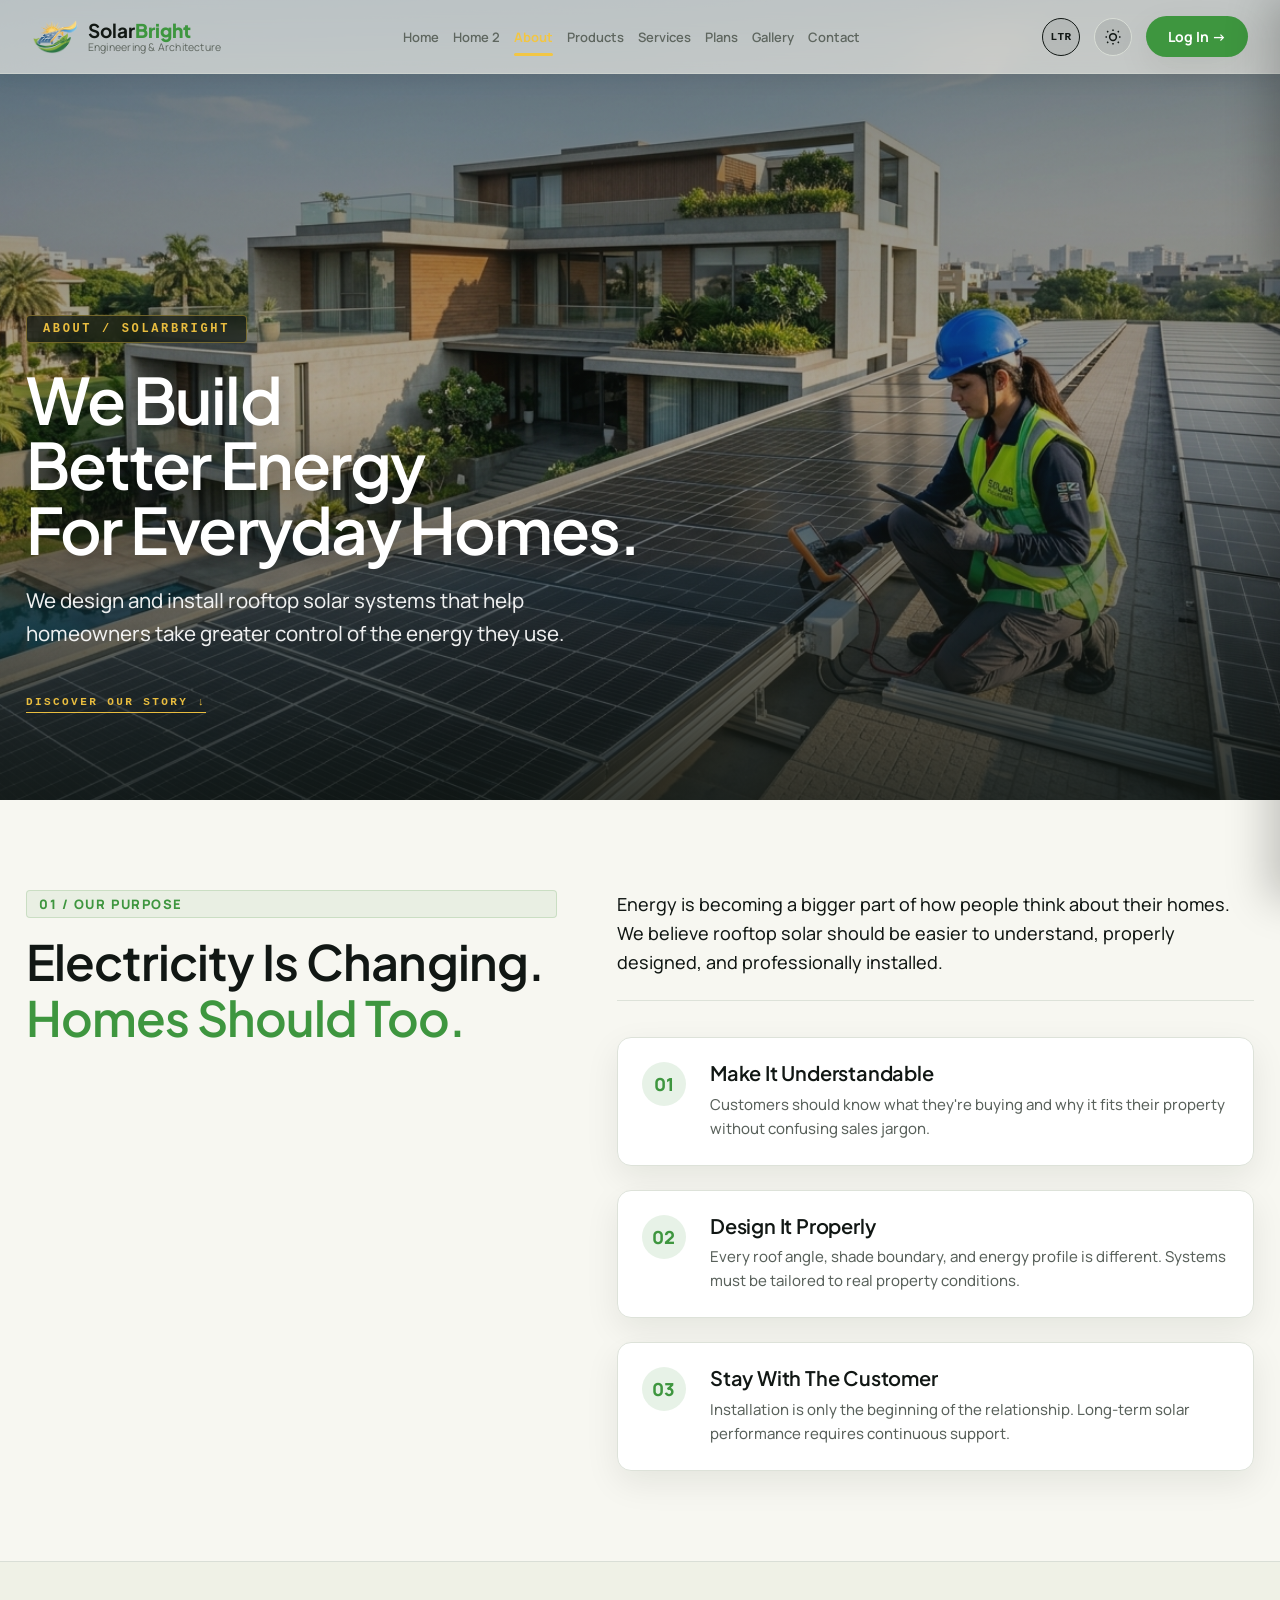
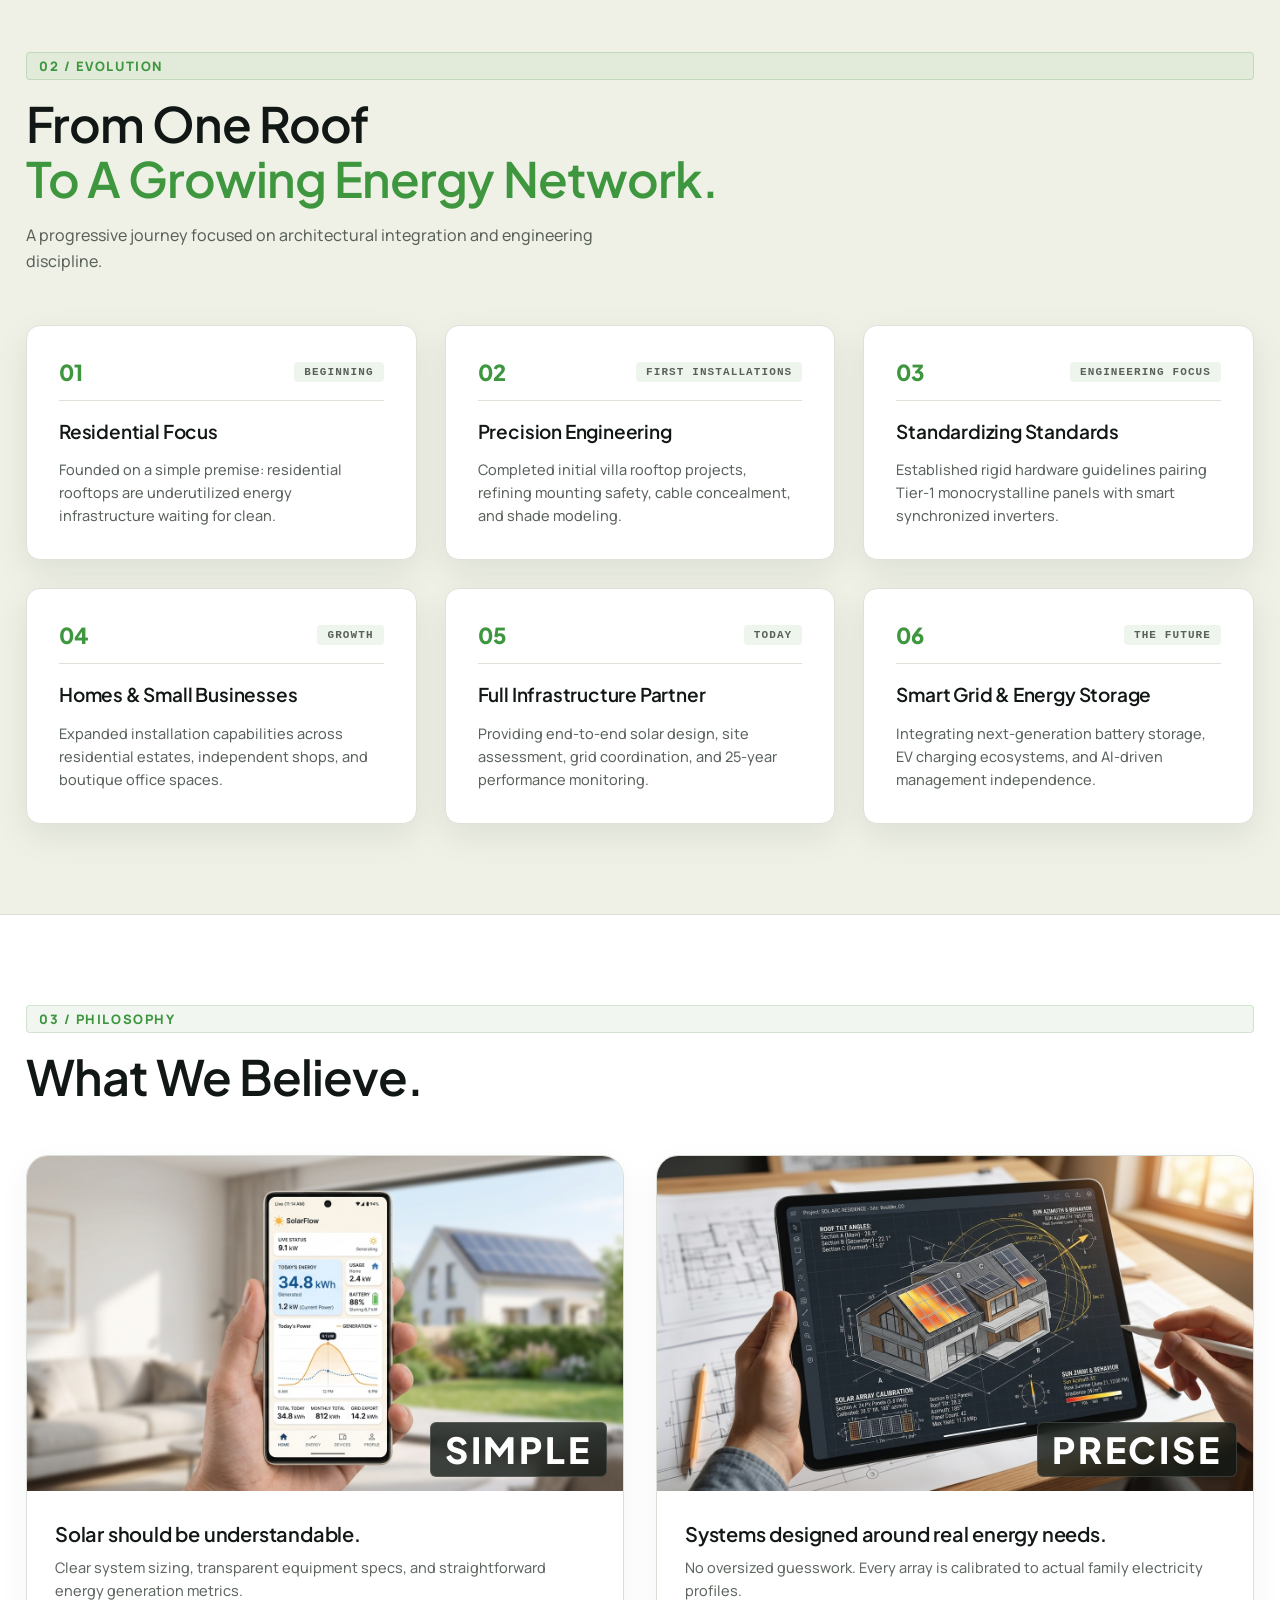
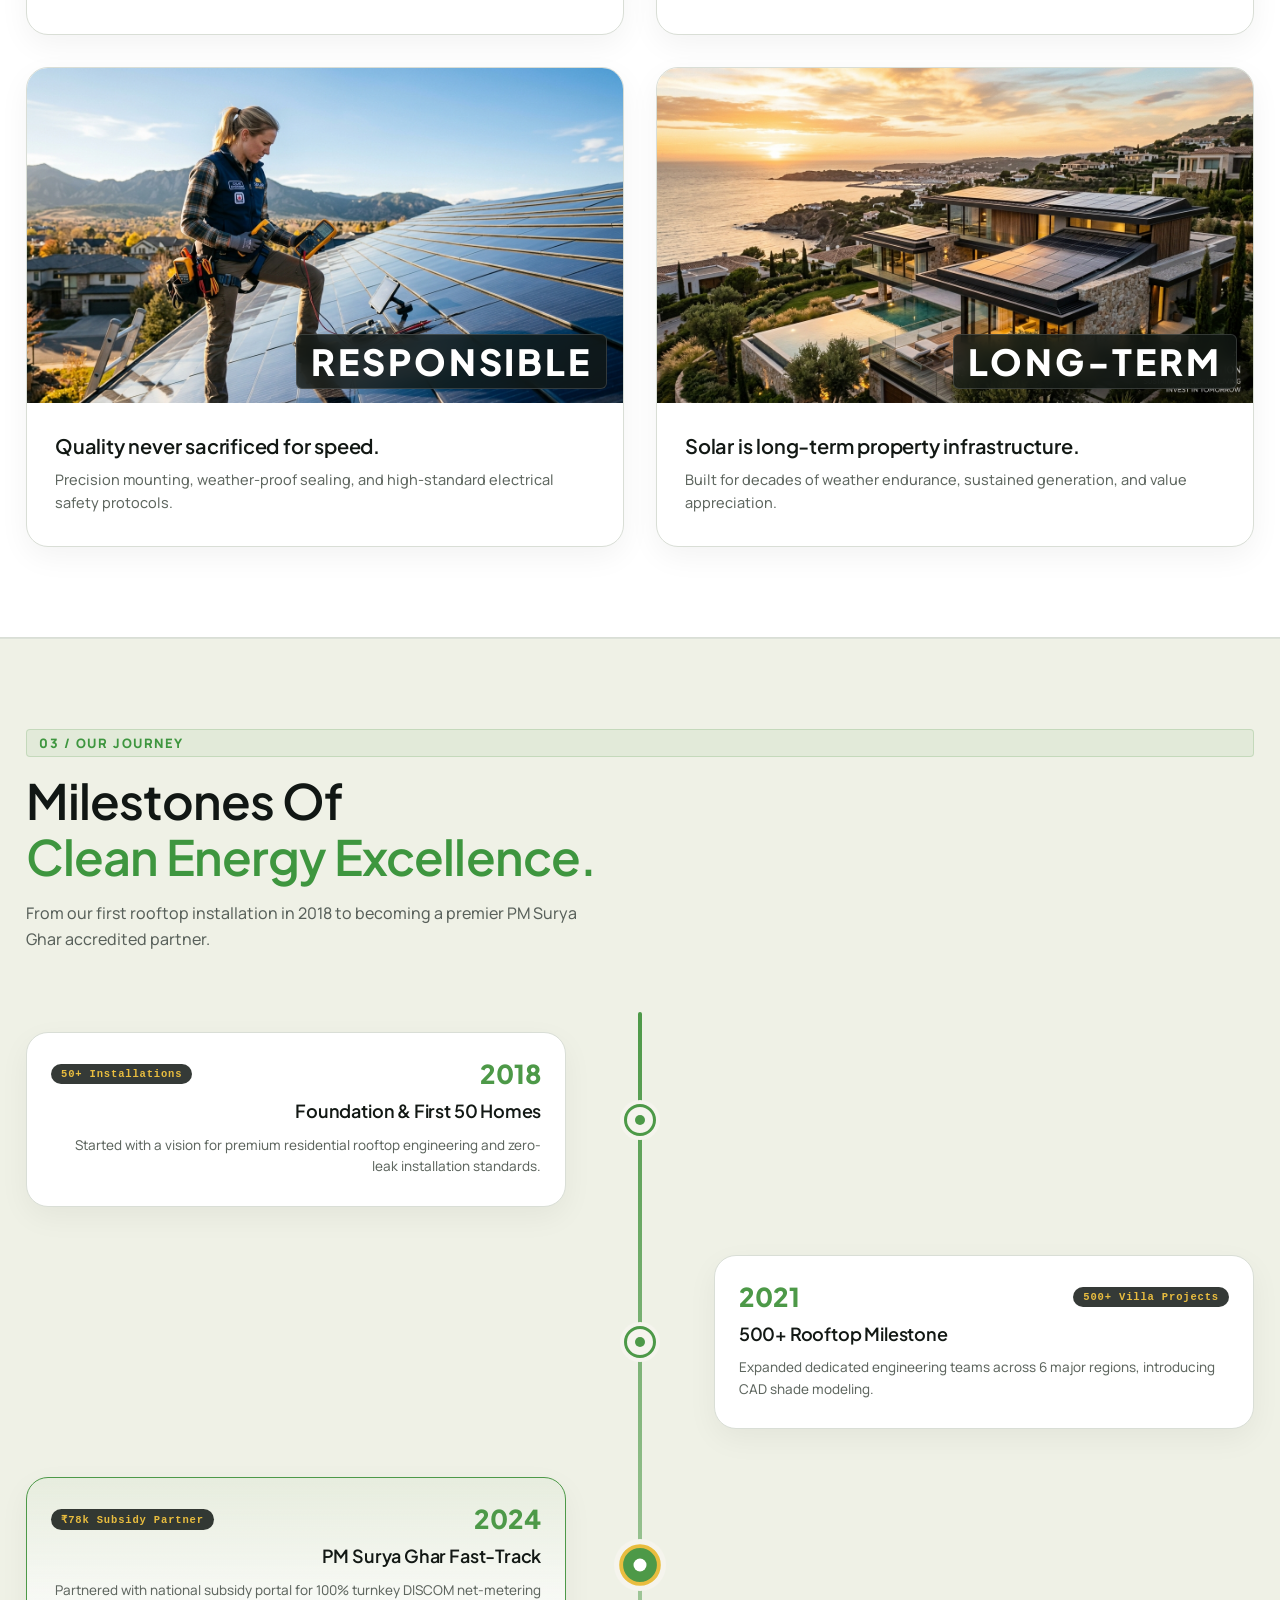
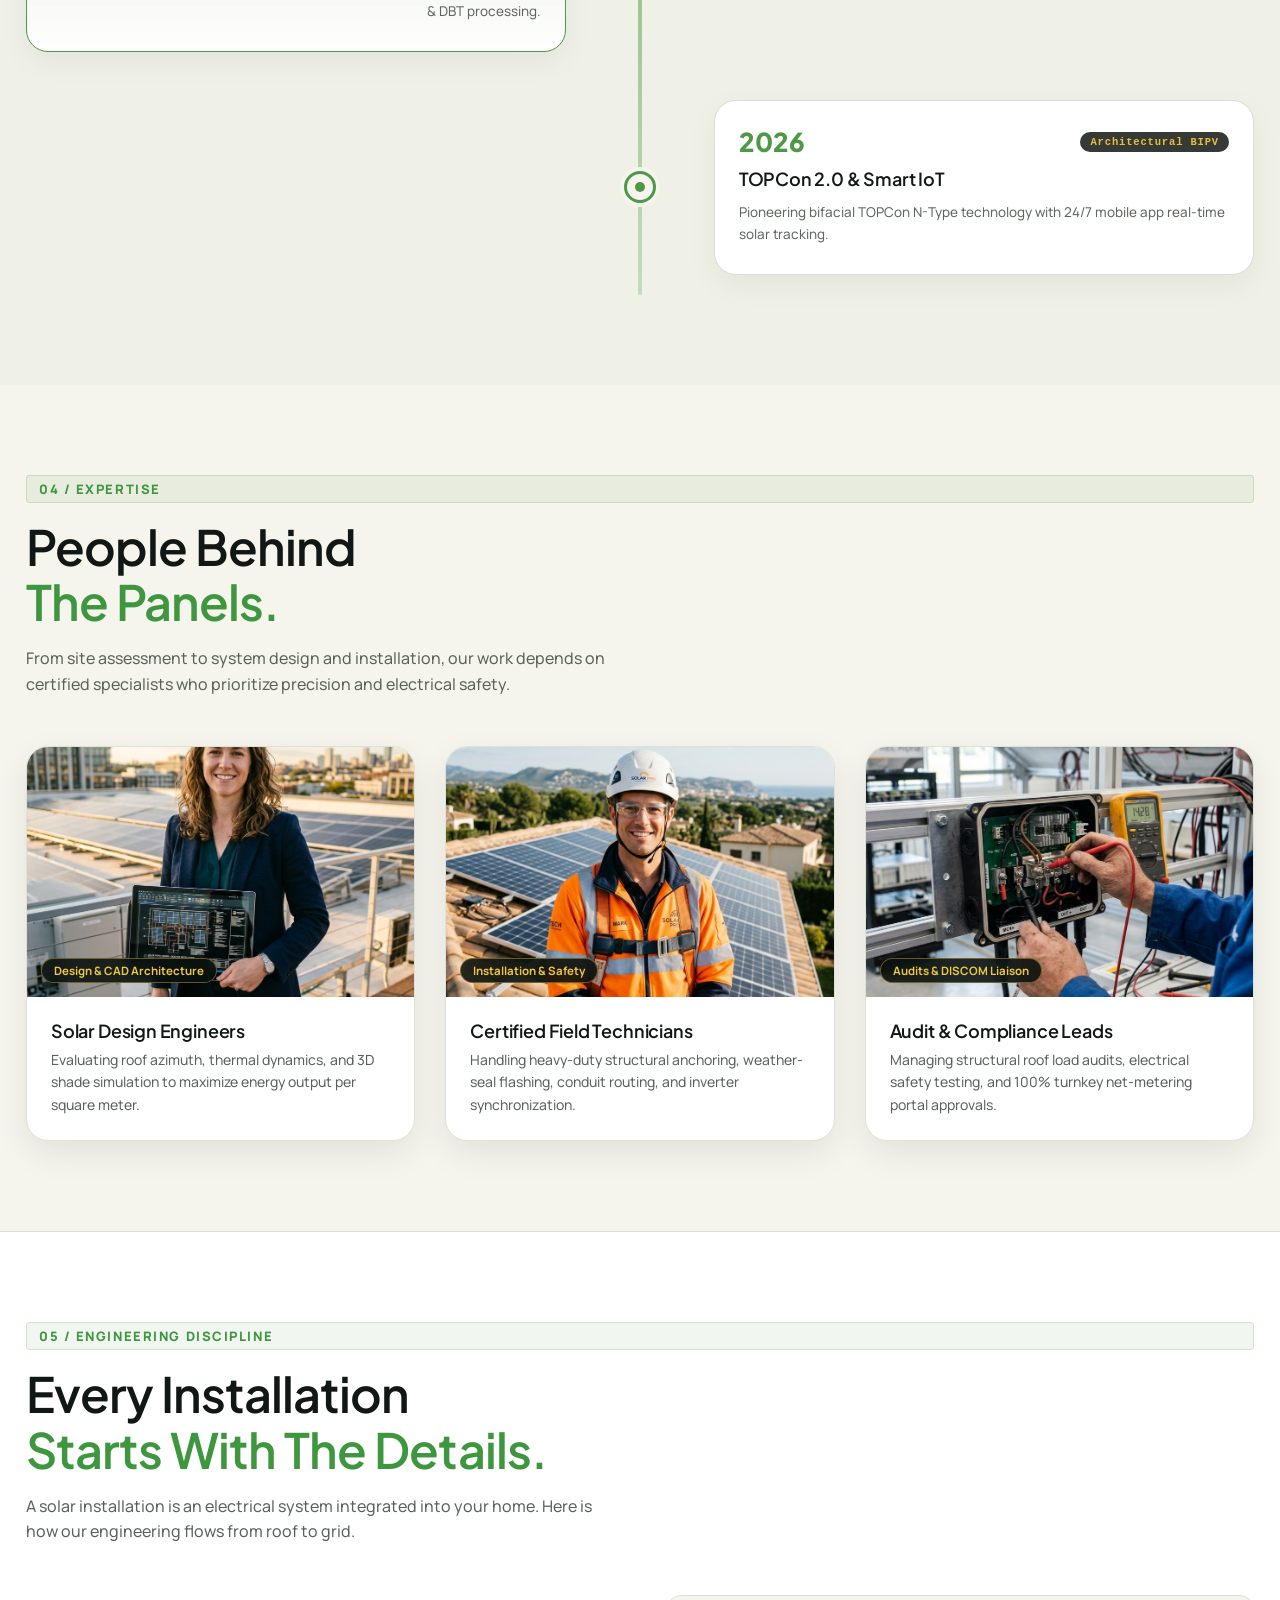
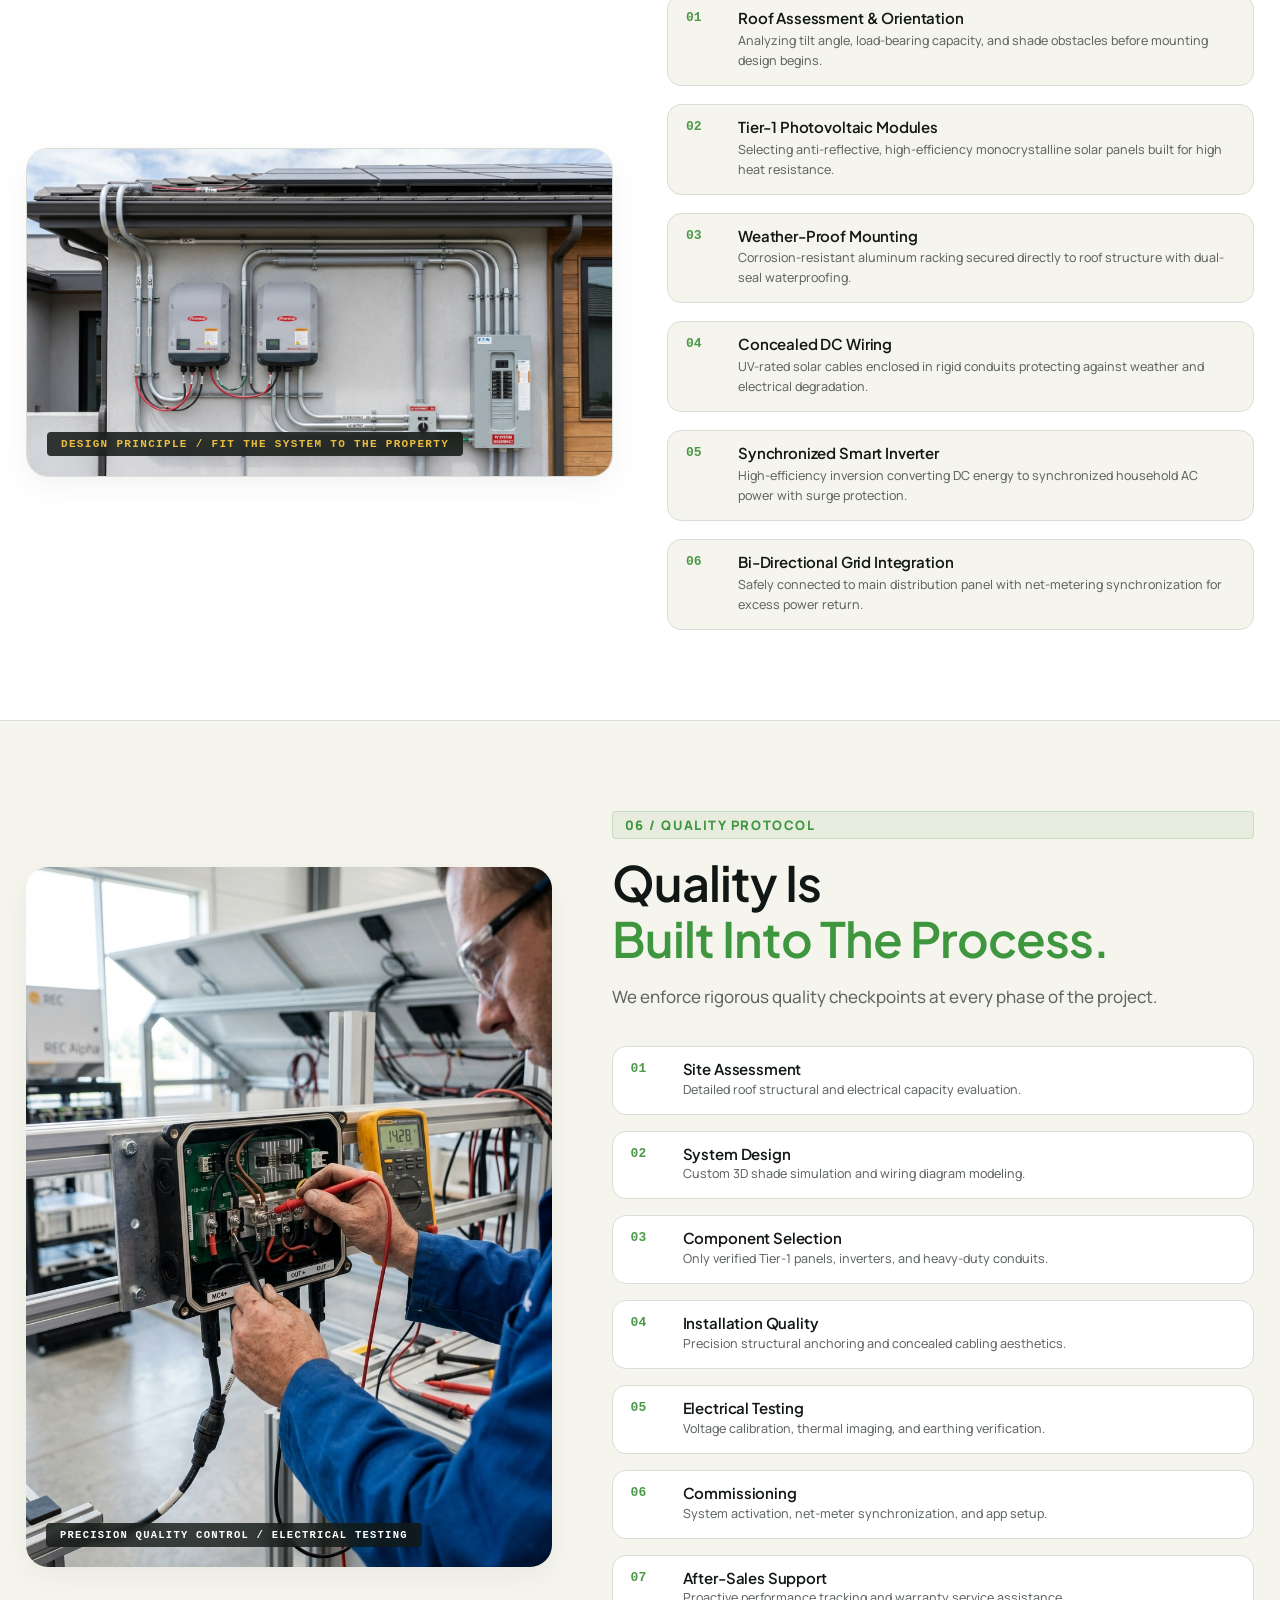
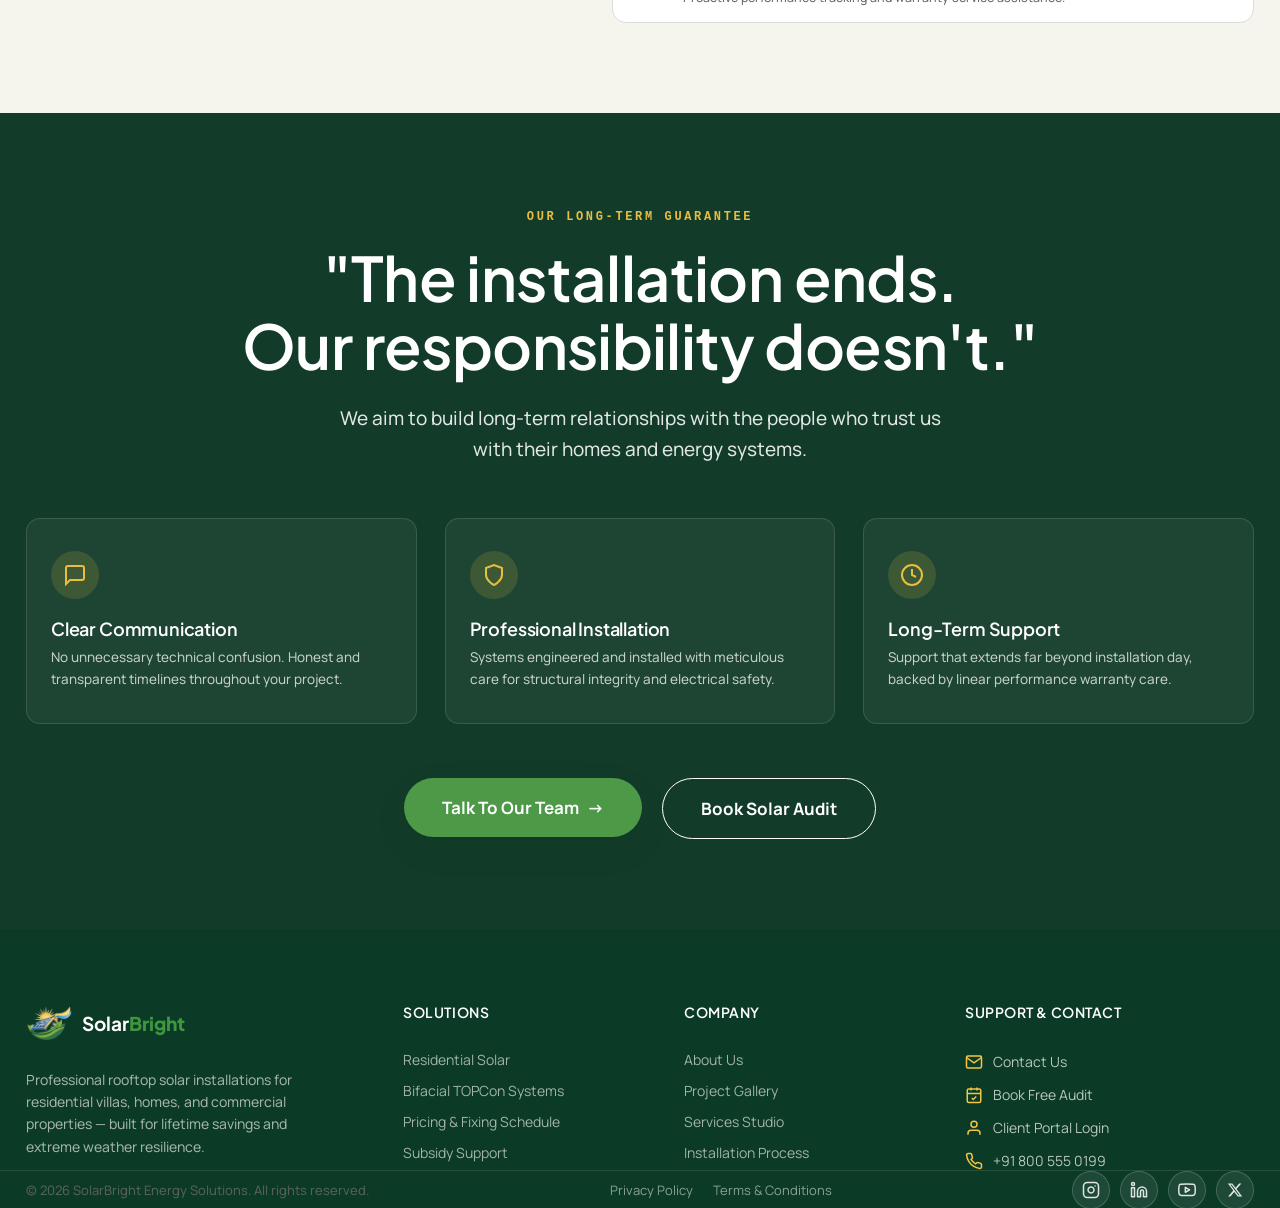
==== commit dd63f74b: "proceed" ====
--- a/about.html
+++ b/about.html
@@ -596,7 +596,7 @@
             <svg width="24" height="24" viewBox="0 0 24 24" fill="none" stroke="currentColor" stroke-width="2"><path d="M21 15a2 2 0 0 1-2 2H7l-4 4V5a2 2 0 0 1 2-2h14a2 2 0 0 1 2 2z"/></svg>
           </div>
           <h4>Clear Communication</h4>
-          <p>No unnecessary technical confusion. Honest expectations and transparent timelines throughout your project.</p>
+          <p>No unnecessary technical confusion. Honest and transparent timelines throughout your project.</p>
         </div>
 
         <div class="ab-commit-card">
@@ -624,30 +624,7 @@
   </section>
 
   <!-- ============ SUBTLE MICRO-STAT STRIP ============ -->
-  <section class="ab-micro-strip">
-    <div class="container ab-micro-inner">
-      <div class="ab-micro-item">
-        <span class="micro-dot"></span>
-        <span class="micro-title">Residential Focus</span>
-        <span class="micro-sub">Tailored Villa Solutions</span>
-      </div>
-      <div class="ab-micro-item">
-        <span class="micro-dot"></span>
-        <span class="micro-title">Professional Installation</span>
-        <span class="micro-sub">Certified Electrical Technicians</span>
-      </div>
-      <div class="ab-micro-item">
-        <span class="micro-dot"></span>
-        <span class="micro-title">Long-Term Support</span>
-        <span class="micro-sub">25-Year Performance Care</span>
-      </div>
-      <div class="ab-micro-item">
-        <span class="micro-dot"></span>
-        <span class="micro-title">Tier-1 Hardware</span>
-        <span class="micro-sub">High Efficiency Photovoltaics</span>
-      </div>
-    </div>
-  </section>
+ 
 
 </main>
 
--- a/css/styles.css
+++ b/css/styles.css
@@ -105,11 +105,15 @@
 
 /* Buttons */
 .btn{
-  display:inline-flex; align-items:center; gap:8px;
+  display:inline-flex; align-items:center; justify-content:center; gap:8px;
   padding: 14px 26px; border-radius: 999px;
   font-weight: 700; font-size: 15px;
   transition: transform var(--transition), box-shadow var(--transition), background var(--transition), color var(--transition);
   white-space: nowrap;
+  width: fit-content;
+  max-width: 100%;
+  align-self: flex-start;
+  box-sizing: border-box;
 }
 .btn .arrow{ display:inline-block; transition: transform var(--transition); }
 .btn:hover .arrow{ transform: translateX(4px); }
@@ -128,7 +132,7 @@
 .btn-outline{ background: transparent; border: 1.5px solid var(--border); color: var(--text); }
 .btn-outline:hover{ border-color: var(--green); color: var(--green); }
 
-.btn-block{ width:100%; justify-content:center; }
+.btn-block{ width:100% !important; max-width:100% !important; align-self:stretch !important; justify-content:center !important; }
 .btn-header{ padding: 11px 22px; font-size: 14px; }
 
 /* ---------- 3. HEADER (DYNAMIC THEME BACKGROUND) ---------- */
@@ -1153,6 +1157,7 @@
   display: flex;
   flex-direction: column;
   justify-content: center;
+  align-items: flex-start;
 }
 .subsidy-content p{ margin: 20px 0 0; max-width: 480px; font-size:16px; }
 .subsidy-highlight{
@@ -1370,15 +1375,24 @@
 
 /* ---------- 8. PROJECTS OVERHAUL ---------- */
 .projects-section {
-  padding: 110px 0;
+  padding: 100px 0;
   background: var(--bg-alt);
   border-top: 1px solid var(--border);
+}
+.projects-section .section-intro {
+  text-align: center;
+  max-width: 680px;
+  margin: 0 auto 44px;
+}
+.projects-section .section-intro .ct-badge-pill {
+  margin-left: auto;
+  margin-right: auto;
 }
 .projects-grid {
   display: grid;
   grid-template-columns: repeat(4, 1fr);
   gap: 24px;
-  margin-top: 40px;
+  margin-top: 24px;
 }
 .projects-grid .project {
   background: var(--card-bg);
@@ -1445,11 +1459,42 @@
 .project-stats {
   display: flex;
   flex-direction: column;
-  gap: 4px;
-  font-size: 12px;
+  gap: 6px;
+  font-size: 12.5px;
   font-weight: 600;
+  margin-top: auto;
+}
+.project-stats .stat-item {
+  display: inline-flex;
+  align-items: center;
+  gap: 6px;
+  line-height: 1.4;
+  color: var(--text-secondary);
+}
+.project-stats .stat-icon {
+  flex-shrink: 0;
+}
+.project-stats .stat-icon.icon-energy {
+  color: #d97706;
+}
+.project-stats .stat-icon.icon-savings {
   color: var(--green);
-  margin-top: auto;
+}
+[data-theme="dark"] .project-stats .stat-icon.icon-energy {
+  color: #facc15;
+}
+[data-theme="dark"] .project-stats .stat-icon.icon-savings {
+  color: #69C34B;
+}
+.projects-cta {
+  display: flex;
+  justify-content: center;
+  align-items: center;
+  margin-top: 48px;
+  width: 100%;
+}
+.projects-cta .btn {
+  align-self: center !important;
 }
 .project-supporting {
   display: flex;
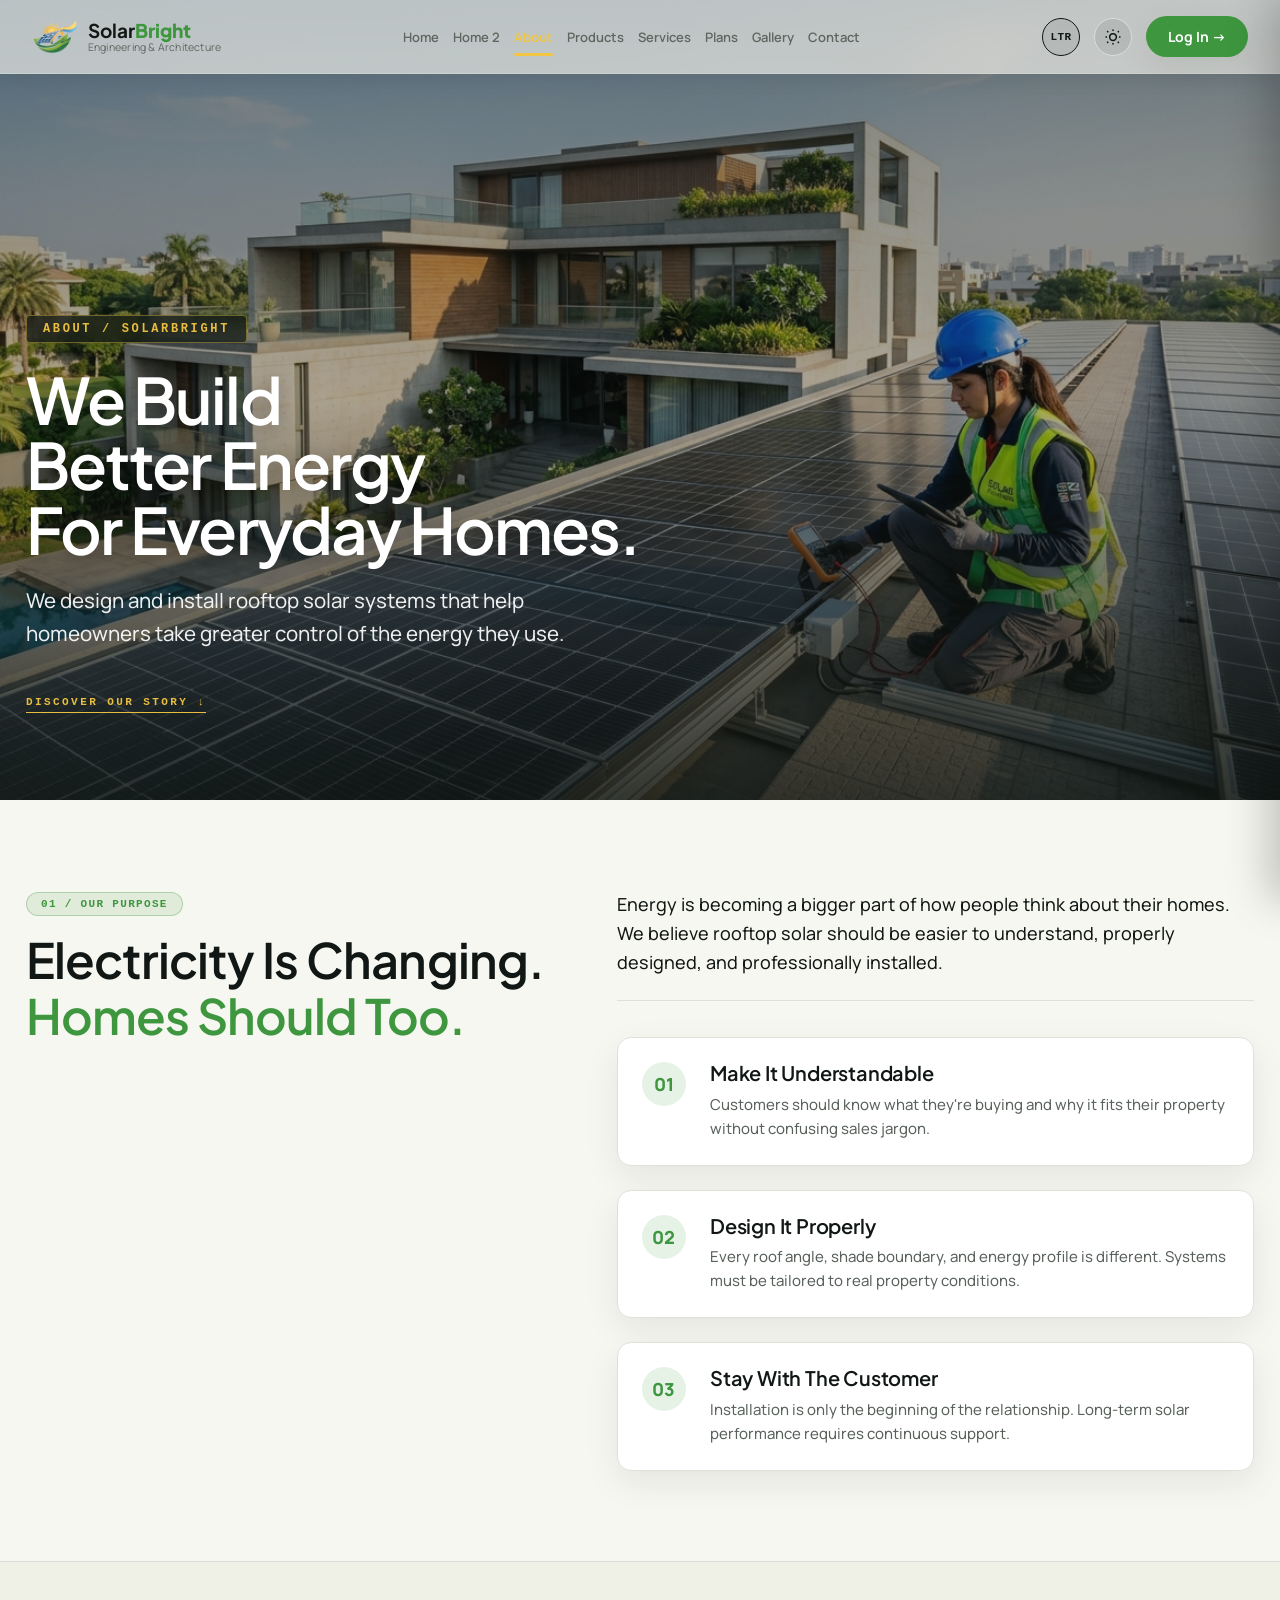
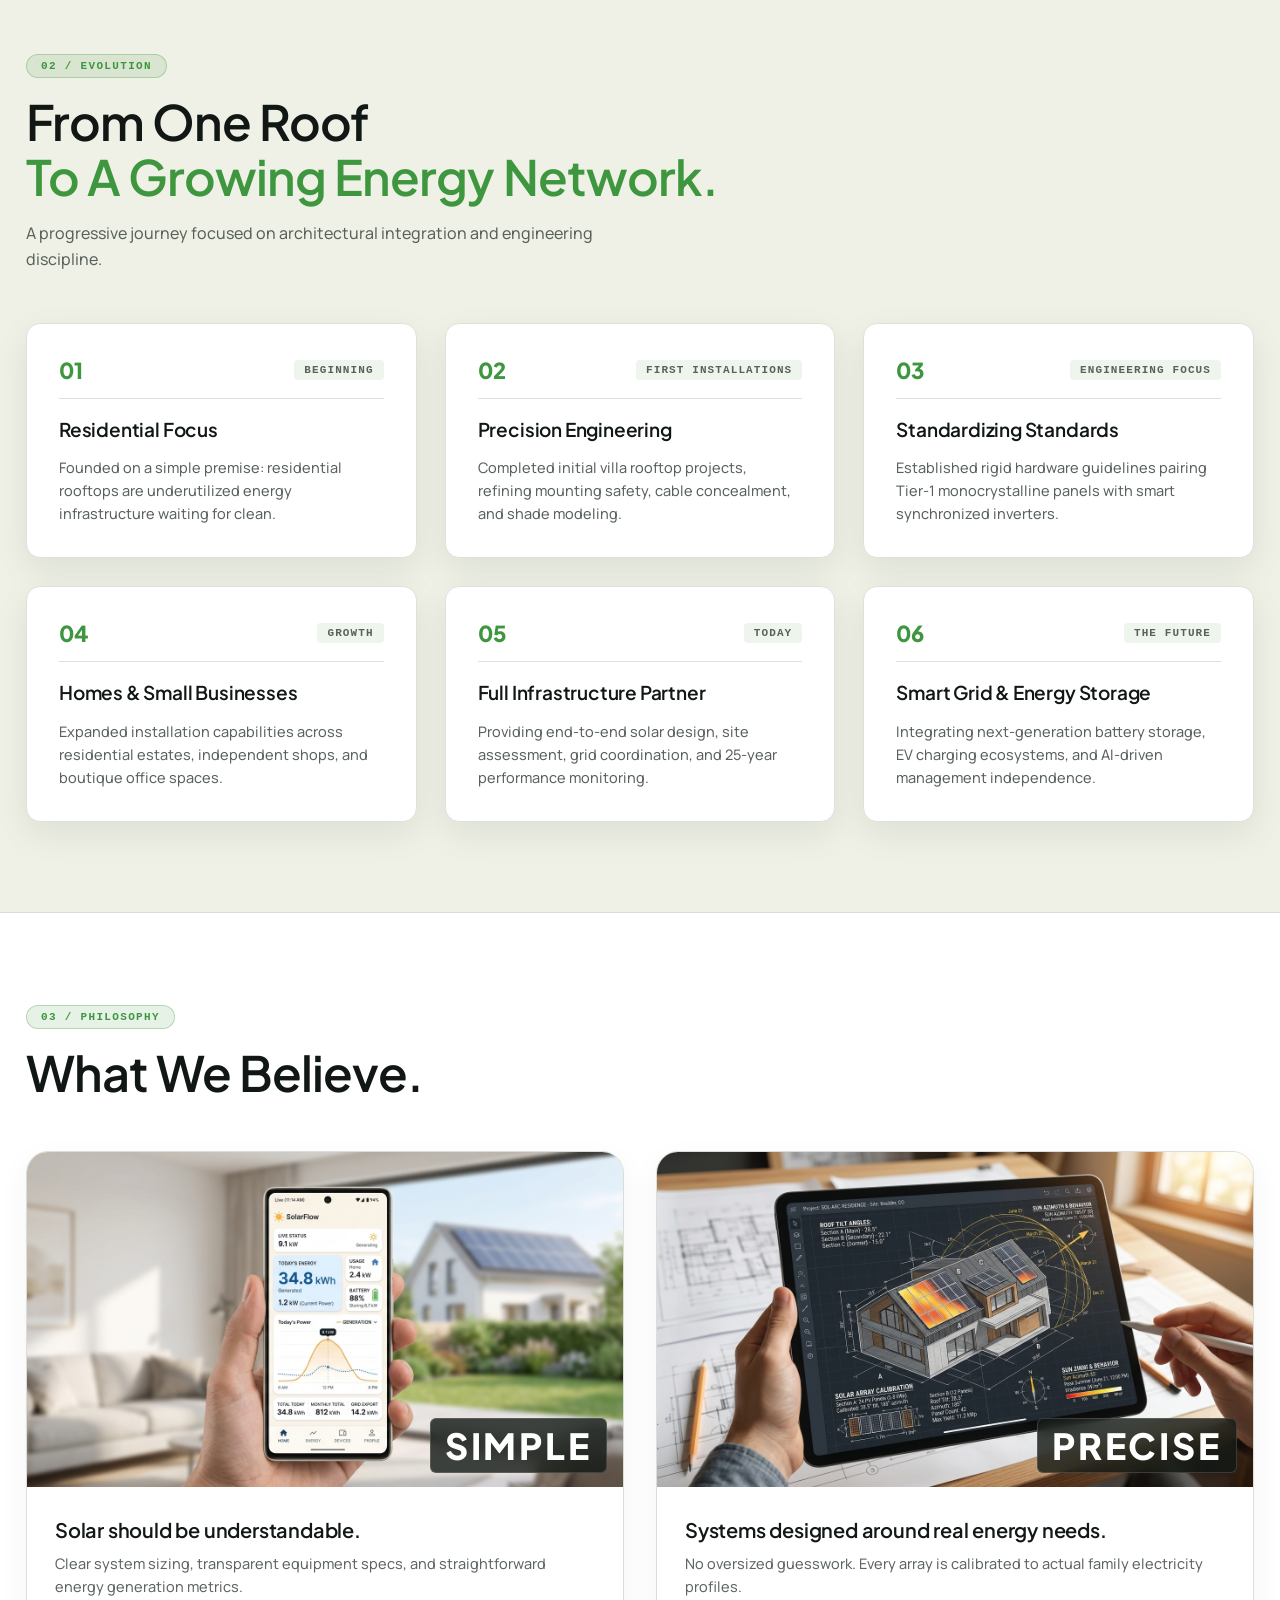
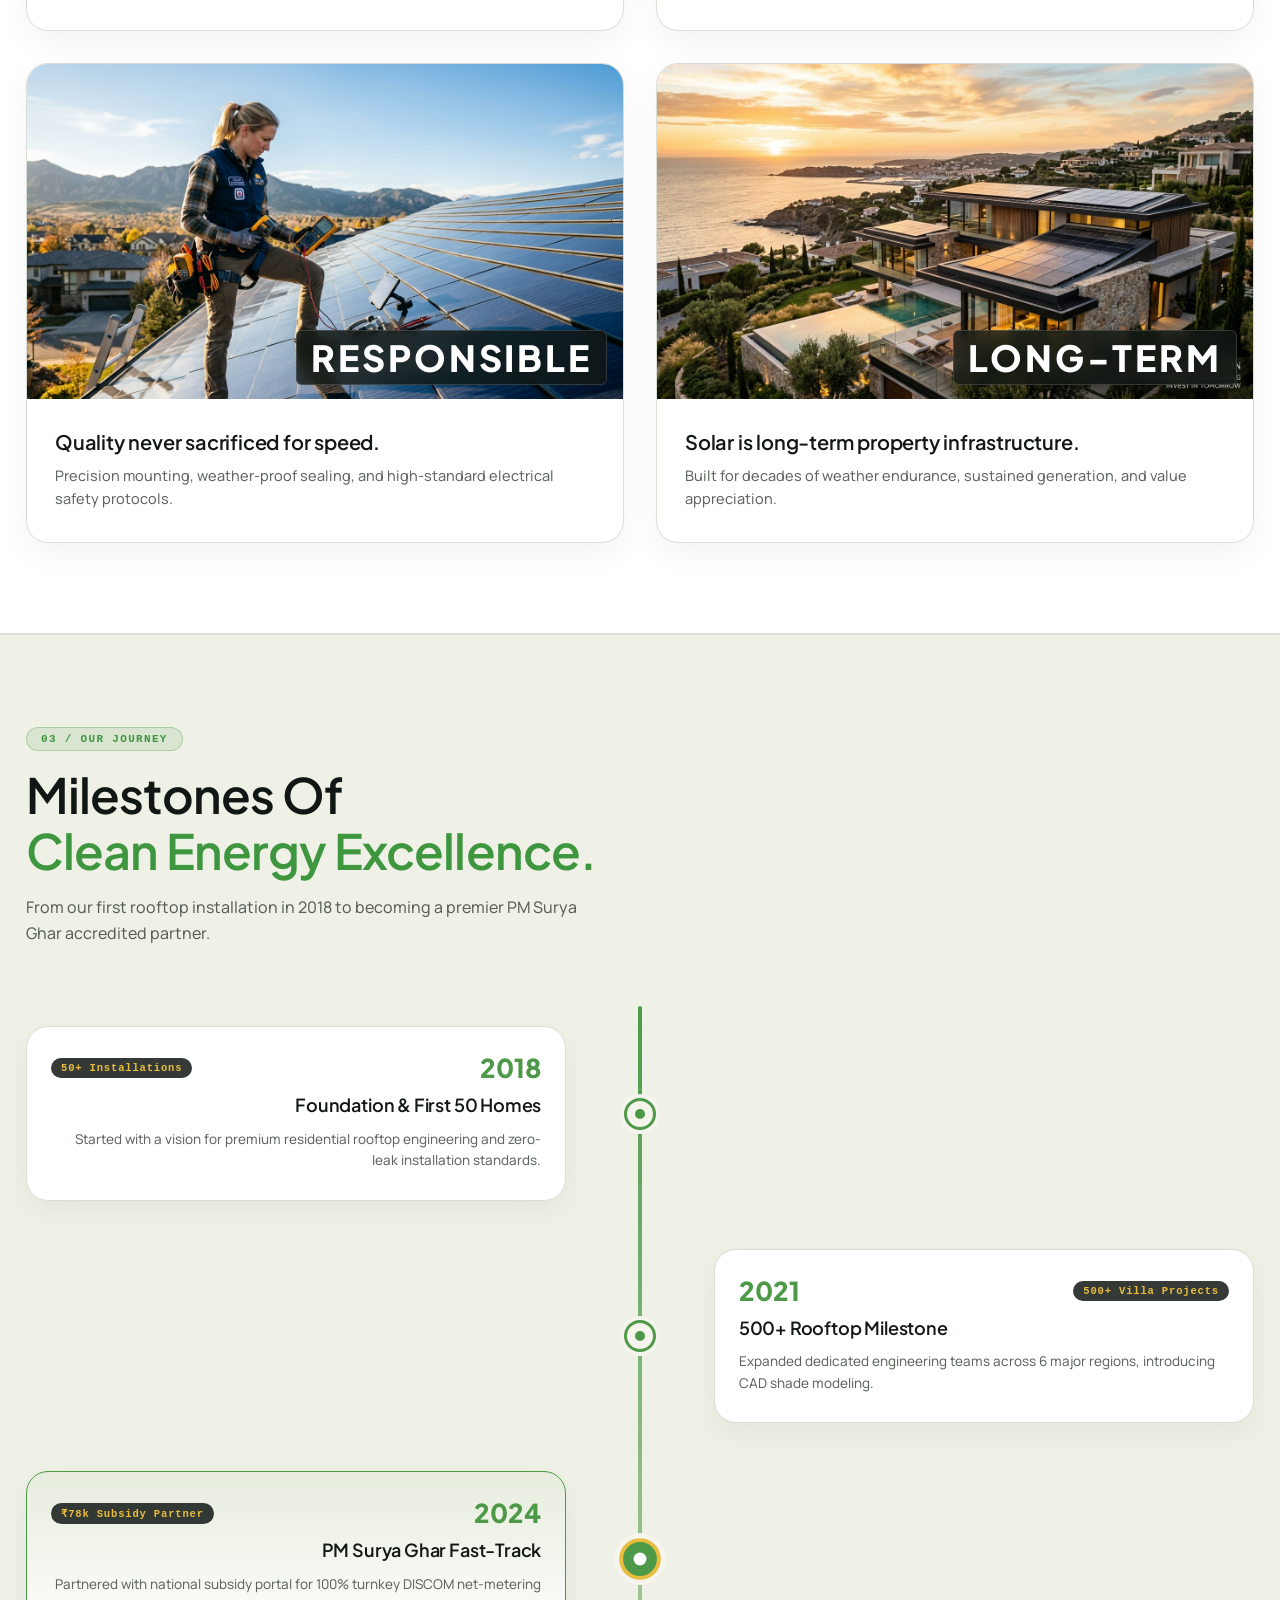
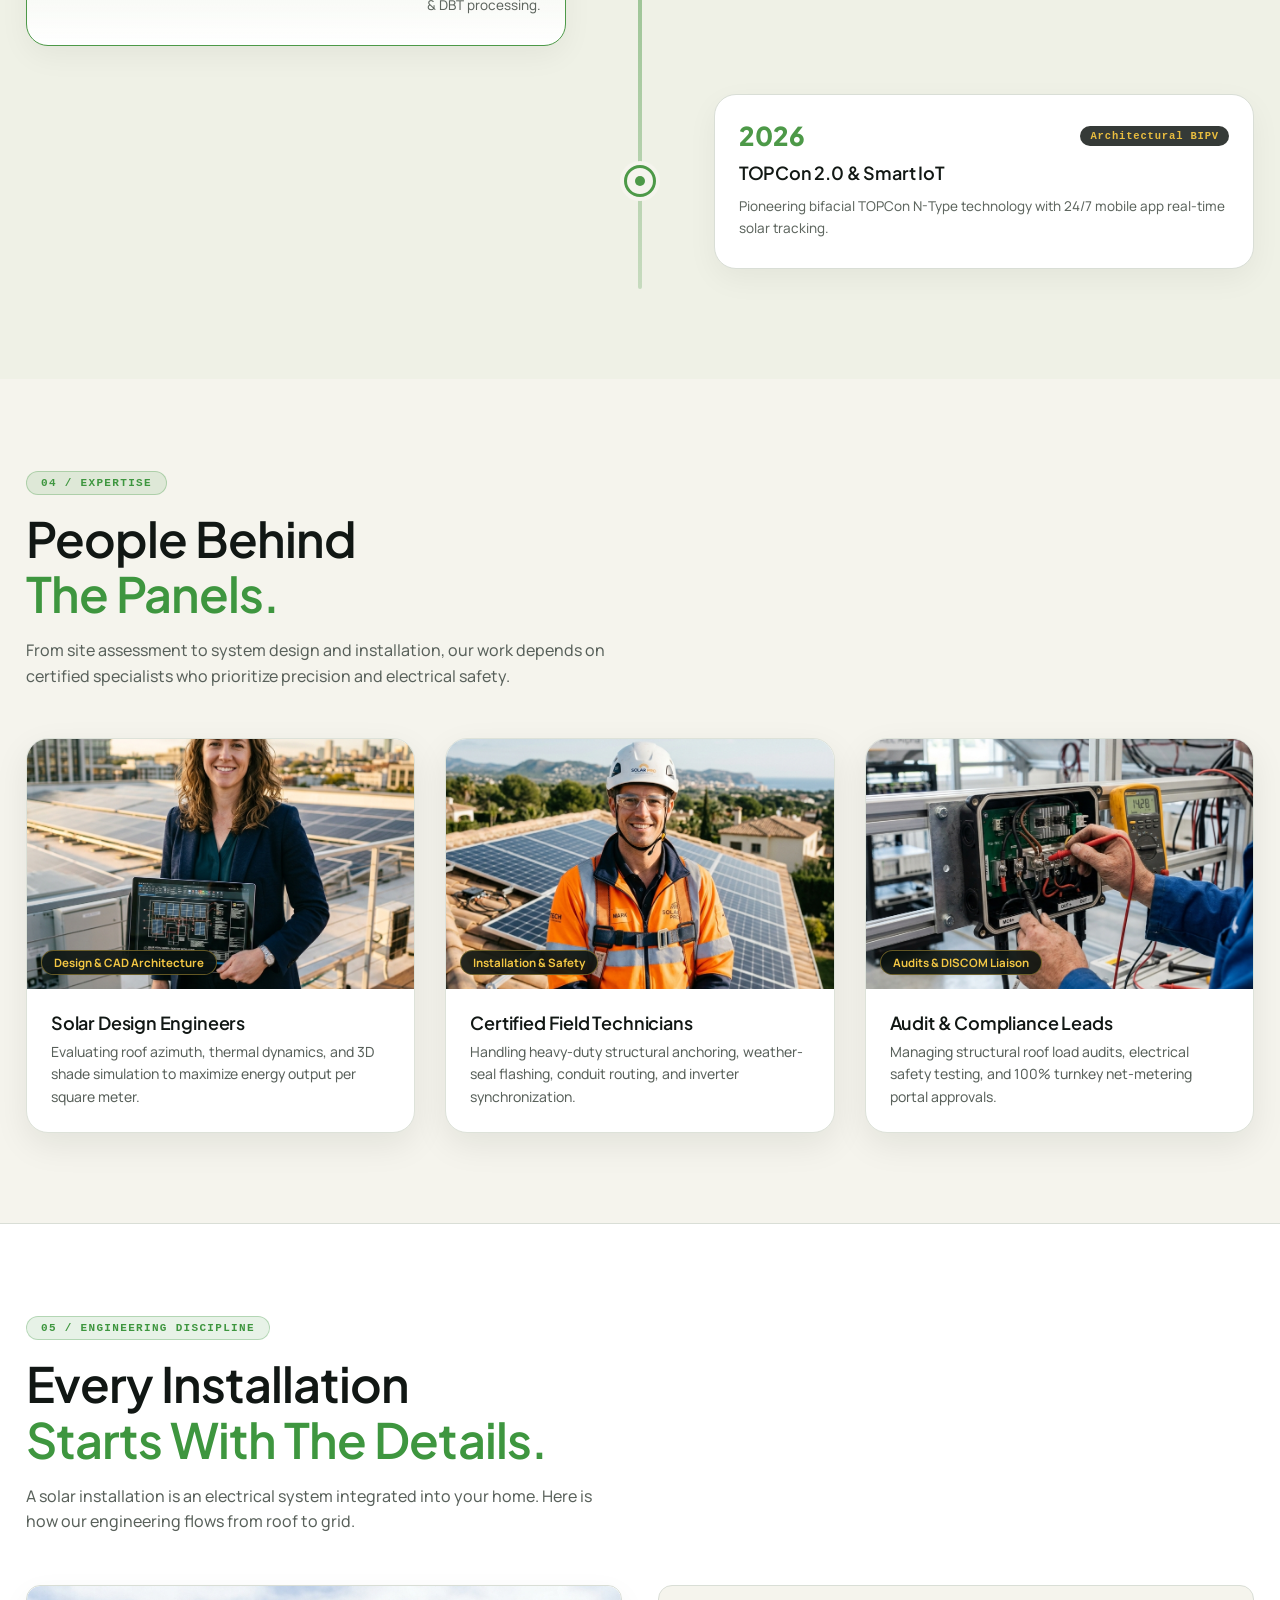
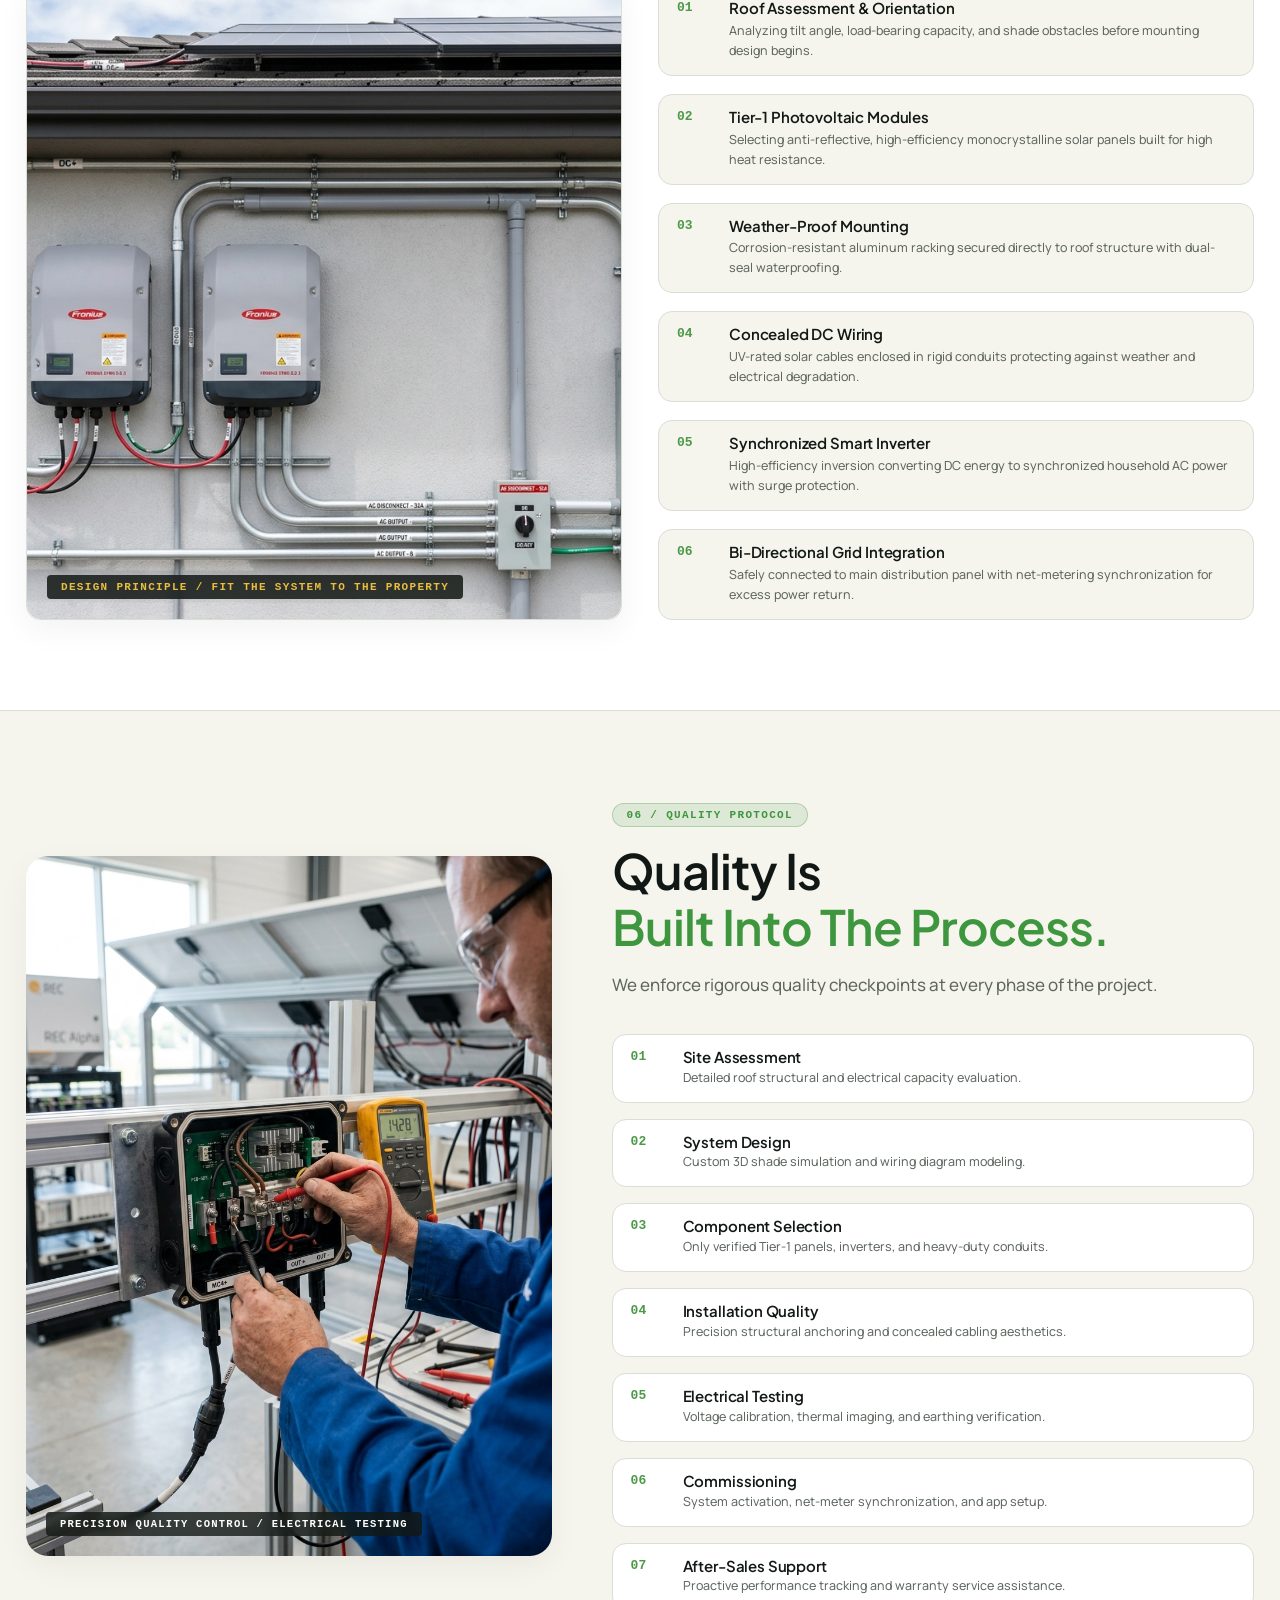
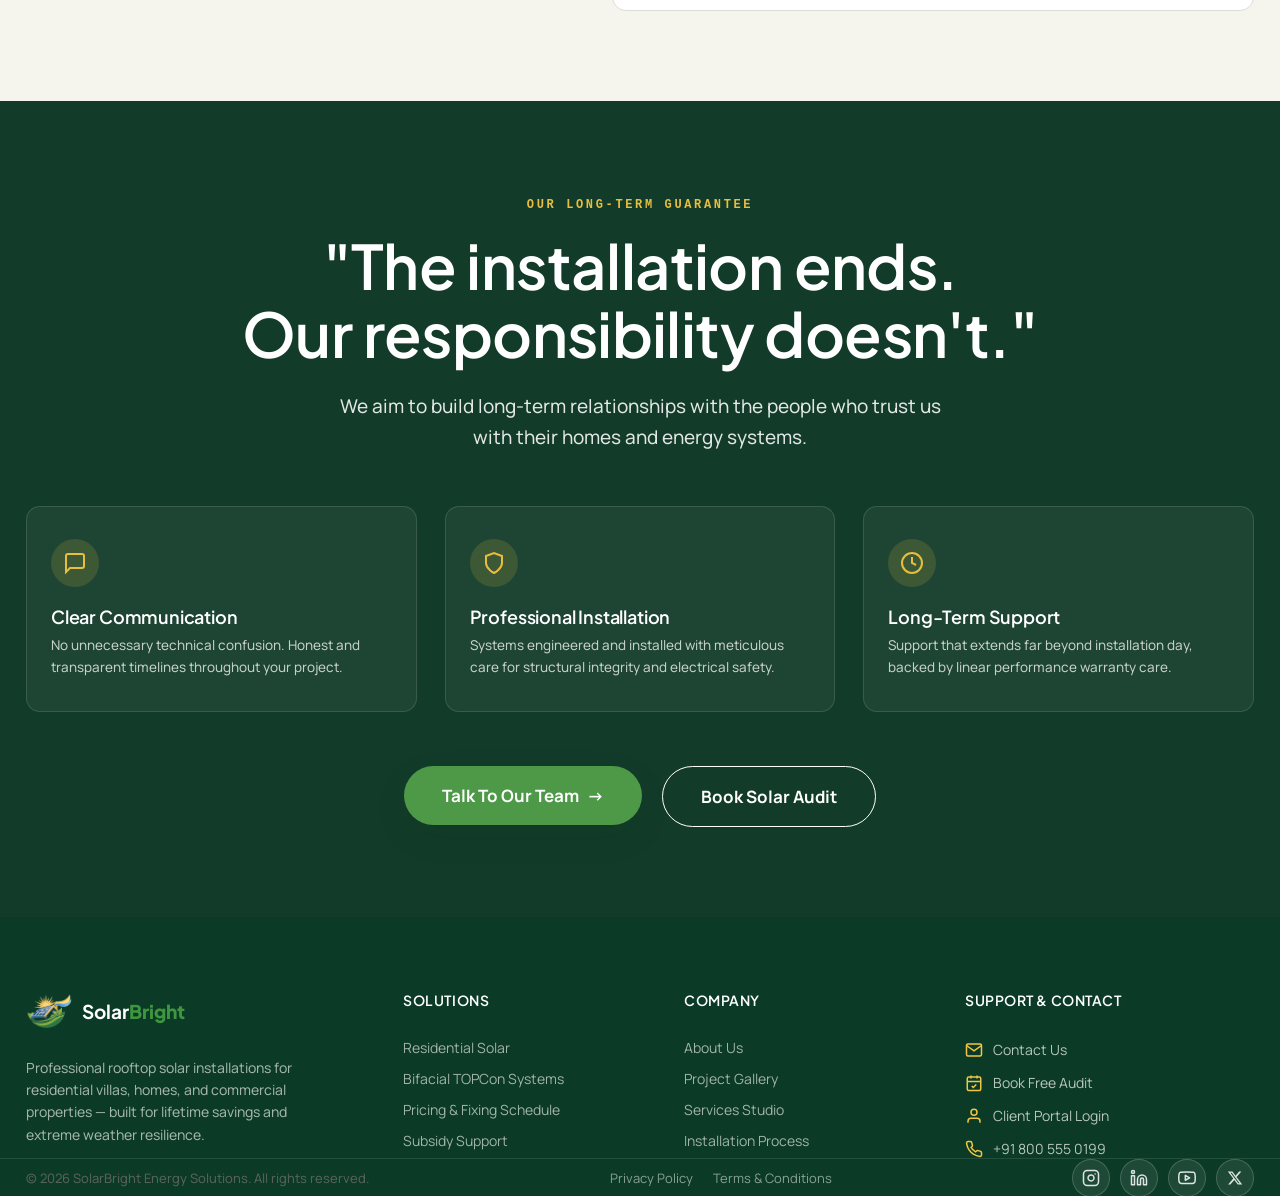
==== commit 8b0b0d20: "fixed" ====
--- a/about.html
+++ b/about.html
@@ -70,13 +70,13 @@
   
   <nav aria-label="Mobile Navigation">
     <a href="index.html" class="mobile-link">Home</a>
-    <a href="home2.html" class="mobile-link">Home 2 (Journal)</a>
-    <a href="about.html" class="mobile-link active">About Us</a>
+    <a href="home2.html" class="mobile-link">Home 2</a>
+    <a href="about.html" class="mobile-link active">About</a>
     <a href="products.html" class="mobile-link">Products</a>
     <a href="services.html" class="mobile-link">Services</a>
-    <a href="plans.html" class="mobile-link">Plans &amp; Pricing</a>
-    <a href="gallery.html" class="mobile-link">Project Gallery</a>
-    <a href="contact.html" class="mobile-link">Contact Us</a>
+    <a href="plans.html" class="mobile-link">Plans</a>
+    <a href="gallery.html" class="mobile-link">Gallery</a>
+    <a href="contact.html" class="mobile-link">Contact</a>
   </nav>
 
   <div class="mobile-menu-footer">
--- a/css/styles.css
+++ b/css/styles.css
@@ -1660,16 +1660,36 @@
   justify-content: center;
 }
 
-@media (max-width: 1200px) {
-  .trust-grid-cards { grid-template-columns: repeat(3, 1fr); }
+@media (min-width: 901px) and (max-width: 1200px) {
+  .trust-grid-cards {
+    display: flex !important;
+    flex-wrap: wrap !important;
+    justify-content: center !important;
+    gap: 20px !important;
+  }
+  .trust-grid-cards .trust-card {
+    width: calc(33.333% - 14px) !important;
+    box-sizing: border-box !important;
+  }
   .trust-header-row { grid-template-columns: 1fr; gap: 20px; }
 }
 @media (max-width: 900px) {
   .process-cards-grid { grid-template-columns: 1fr; }
-  .trust-grid-cards { grid-template-columns: repeat(2, 1fr); }
+  .trust-grid-cards {
+    display: flex !important;
+    flex-wrap: wrap !important;
+    justify-content: center !important;
+    gap: 20px !important;
+  }
+  .trust-grid-cards .trust-card {
+    width: calc(50% - 10px) !important;
+    box-sizing: border-box !important;
+  }
 }
 @media (max-width: 600px) {
-  .trust-grid-cards { grid-template-columns: 1fr; }
+  .trust-grid-cards .trust-card {
+    width: 100% !important;
+  }
 }
 
 /* ---------- 11. HIGH-CONTRAST FINAL CTA ---------- */
@@ -6160,17 +6180,18 @@
   border: 1px solid var(--h2-border-color);
 }
 .pl-comparison-table th, .pl-comparison-table td {
-  padding: 18px 24px;
+  padding: 16px 14px;
   text-align: left;
-  font-size: 14px;
+  font-size: 13px;
   border-bottom: 1px solid var(--h2-border-color);
 }
 .pl-comparison-table th {
   font-family: var(--font-display);
-  font-size: 14px;
+  font-size: 12.5px;
   font-weight: 800;
   color: var(--h2-text-main);
   background: var(--h2-panel-bg);
+  white-space: nowrap;
 }
 .pl-comparison-table th.col-highlight, .pl-comparison-table td.col-highlight {
   color: var(--h2-green);
@@ -6180,6 +6201,74 @@
   font-weight: 700;
   color: var(--h2-text-main);
   background: var(--h2-panel-bg);
+}
+
+@media (max-width: 1024px) {
+  .pl-comparison-table th, .pl-comparison-table td {
+    padding: 12px 10px;
+    font-size: 12px;
+  }
+}
+
+@media (max-width: 768px) {
+  .pl-comparison-board-wrapper {
+    overflow-x: visible !important;
+  }
+  .pl-comparison-table,
+  .pl-comparison-table thead,
+  .pl-comparison-table tbody,
+  .pl-comparison-table th,
+  .pl-comparison-table td,
+  .pl-comparison-table tr {
+    display: block !important;
+    width: 100% !important;
+  }
+  .pl-comparison-table thead {
+    display: none !important;
+  }
+  .pl-comparison-table tr {
+    background: var(--card-bg) !important;
+    border: 1px solid var(--border) !important;
+    border-radius: var(--radius-md) !important;
+    padding: 20px !important;
+    margin-bottom: 20px !important;
+    box-shadow: var(--shadow-card) !important;
+    box-sizing: border-box !important;
+  }
+  .pl-comparison-table td {
+    display: flex !important;
+    justify-content: space-between !important;
+    align-items: center !important;
+    padding: 12px 0 !important;
+    border-bottom: 1px solid var(--border) !important;
+    font-size: 13.5px !important;
+    text-align: right !important;
+  }
+  .pl-comparison-table td:last-child {
+    border-bottom: none !important;
+    padding-top: 16px !important;
+    justify-content: center !important;
+  }
+  .pl-comparison-table td[data-label]::before {
+    content: attr(data-label);
+    font-weight: 800;
+    font-size: 11px;
+    text-transform: uppercase;
+    letter-spacing: 0.05em;
+    color: var(--text-secondary);
+    text-align: left;
+    margin-right: 12px;
+  }
+  .pl-comparison-table td.col-feature {
+    font-size: 18px !important;
+    font-weight: 800 !important;
+    color: var(--green) !important;
+    border-bottom: 2px solid var(--green) !important;
+    padding-bottom: 12px !important;
+    margin-bottom: 8px !important;
+    justify-content: flex-start !important;
+    background: transparent !important;
+  }
 }
 
 /* ---------- FINAL CTA ---------- */
@@ -6792,7 +6881,29 @@
     gap: 40px;
   }
   .ct-info-sidebar { position: static; }
-  .ct-faq-grid { grid-template-columns: repeat(2, 1fr); }
+}
+
+@media (min-width: 769px) and (max-width: 1024px) {
+  .ct-faq-grid {
+    display: flex !important;
+    flex-wrap: wrap !important;
+    justify-content: center !important;
+    gap: 24px !important;
+  }
+  .ct-faq-card {
+    width: calc(50% - 12px) !important;
+    box-sizing: border-box !important;
+  }
+  .sv-prop-service-grid {
+    display: flex !important;
+    flex-wrap: wrap !important;
+    justify-content: center !important;
+    gap: 32px !important;
+  }
+  .sv-prop-story {
+    width: calc(50% - 16px) !important;
+    box-sizing: border-box !important;
+  }
 }
 
 @media (max-width: 768px) {
@@ -6839,6 +6950,19 @@
 
 .auth-header {
   margin-bottom: 30px;
+  text-align: center !important;
+  display: flex !important;
+  flex-direction: column !important;
+  align-items: center !important;
+  justify-content: center !important;
+}
+
+.auth-header .auth-brand {
+  margin-left: auto !important;
+  margin-right: auto !important;
+  display: inline-flex !important;
+  align-items: center !important;
+  justify-content: center !important;
 }
 
 .auth-title {
@@ -6848,12 +6972,18 @@
   color: var(--text);
   margin-top: 10px;
   margin-bottom: 8px;
+  text-align: center !important;
+  margin-left: auto !important;
+  margin-right: auto !important;
 }
 
 .auth-subtitle {
   font-size: 14px;
   color: var(--text-secondary);
   line-height: 1.55;
+  text-align: center !important;
+  margin-left: auto !important;
+  margin-right: auto !important;
 }
 
 /* SOCIAL OAUTH BUTTONS */
@@ -7673,11 +7803,18 @@
 }
 
 .ab-section-label {
-  display: block;
-  font-size: 13px;
+  display: inline-flex;
+  align-items: center;
+  width: fit-content;
+  max-width: 100%;
+  font-size: 12px;
   font-weight: 800;
   letter-spacing: 0.12em;
   color: var(--green);
+  background: rgba(62, 150, 63, 0.12);
+  border: 1px solid rgba(62, 150, 63, 0.3);
+  padding: 5px 14px;
+  border-radius: 999px;
   margin-bottom: 16px;
   text-transform: uppercase;
 }
@@ -8001,11 +8138,21 @@
    ABOUT & SERVICES IMAGE HEIGHT CONSTRAINTS <= 1024px
    ========================================================================== */
 @media (max-width: 1024px) {
+  .story-media {
+    aspect-ratio: auto !important;
+    height: auto !important;
+  }
+  .story-media img {
+    height: 280px !important;
+    max-height: 280px !important;
+    object-fit: cover !important;
+    width: 100% !important;
+    display: block !important;
+  }
   .ab-diagram-media img,
   .ab-wall-media img,
   .ab-hero-media img,
   .ab-team-media-equal img,
-  .story-media img,
   .sv-deliverables-wall img {
     max-height: 420px !important;
     width: 100% !important;
@@ -8299,17 +8446,34 @@
   background: var(--surface);
   border: 1px solid var(--border);
   border-radius: var(--radius-md);
-  padding: 18px;
-  display: flex;
-  align-items: center;
-  gap: 16px;
-  width: 100%;
+  padding: 20px 24px;
+  display: flex !important;
+  flex-direction: row !important;
+  align-items: center !important;
+  gap: 20px !important;
+  width: 100% !important;
+}
+
+.h2-step-info {
+  flex: 1 1 auto !important;
+  min-width: 0 !important;
+  text-align: left !important;
+}
+
+.h2-step-info h4,
+.h2-step-info p {
+  text-align: left !important;
 }
 
 @media (min-width: 1025px) {
   .h2-pipeline-step {
-    flex-direction: column;
-    text-align: center;
+    flex-direction: column !important;
+    text-align: center !important;
+  }
+  .h2-step-info,
+  .h2-step-info h4,
+  .h2-step-info p {
+    text-align: center !important;
   }
 }
 
@@ -8535,7 +8699,8 @@
 @media (min-width: 768px) {
   .h2-portrait-grid,
   .h2-roof-analysis-grid,
-  .h2-single-story-card {
+  .h2-single-story-card,
+  .ab-engineering-layout {
     display: grid !important;
     grid-template-columns: 1fr 1fr !important;
     align-items: stretch !important;
@@ -8547,9 +8712,11 @@
   .h2-portrait-media[data-reveal],
   .h2-image-frame,
   .h2-roof-canvas-wrapper,
-  .h2-story-media {
+  .h2-story-media,
+  .ab-diagram-media {
     height: 100% !important;
     min-height: 100% !important;
+    aspect-ratio: auto !important;
     display: flex !important;
     flex-direction: column !important;
     flex: 1 1 auto !important;
@@ -8561,7 +8728,8 @@
   .h2-portrait-media img,
   .h2-image-frame img,
   .h2-roof-canvas-wrapper img,
-  .h2-story-media img {
+  .h2-story-media img,
+  .ab-diagram-media img {
     width: 100% !important;
     height: 100% !important;
     min-height: 100% !important;
@@ -8571,6 +8739,84 @@
     flex: 1 1 auto !important;
     border-radius: var(--radius-md) !important;
   }
+}
+
+/* Universal Section Badge Pills & Labels (Text-Fitted Fit-Content Background) */
+.ab-section-label,
+.h2-section-label,
+.ct-badge-pill,
+.sv-section-label,
+.pr-section-label,
+.pl-section-label {
+  display: inline-flex !important;
+  align-items: center !important;
+  width: fit-content !important;
+  max-width: 100% !important;
+  padding: 5px 14px !important;
+  border-radius: 999px !important;
+  background: rgba(62, 150, 63, 0.12) !important;
+  border: 1px solid rgba(62, 150, 63, 0.3) !important;
+  color: var(--green) !important;
+  font-family: monospace, var(--font-body) !important;
+  font-size: 11px !important;
+  font-weight: 800 !important;
+  letter-spacing: 0.12em !important;
+  text-transform: uppercase !important;
+  margin-bottom: 16px !important;
+}
+
+[data-theme="dark"] .ab-section-label,
+[data-theme="dark"] .h2-section-label,
+[data-theme="dark"] .ct-badge-pill,
+[data-theme="dark"] .sv-section-label,
+[data-theme="dark"] .pr-section-label,
+[data-theme="dark"] .pl-section-label {
+  background: rgba(105, 195, 75, 0.15) !important;
+  border: 1px solid rgba(105, 195, 75, 0.3) !important;
+  color: #69C34B !important;
+}
+
+/* Dark Mode High-Contrast Overrides for Milestone Cards (#financial-chronology) */
+[data-theme="dark"] .h2-m-badge {
+  color: #69C34B !important;
+  background: rgba(105, 195, 75, 0.18) !important;
+  border: 1px solid rgba(105, 195, 75, 0.35) !important;
+  font-weight: 800 !important;
+}
+
+[data-theme="dark"] .h2-m-badge.highlight {
+  color: #0B1210 !important;
+  background: var(--green) !important;
+}
+
+/* Dark Mode High-Contrast Overrides for Products Page (.pr-panel-best) */
+[data-theme="dark"] .pr-panel-best {
+  color: #69C34B !important;
+  background: rgba(105, 195, 75, 0.18) !important;
+  border: 1px solid rgba(105, 195, 75, 0.35) !important;
+  font-weight: 700 !important;
+}
+
+[data-theme="dark"] .pr-panel-best strong {
+  color: #69C34B !important;
+  opacity: 0.95 !important;
+}
+
+/* Dark Mode High-Contrast Overrides for Plans Page (.price-net-hero & .pl-m-tag) */
+[data-theme="dark"] .price-net-hero .currency,
+[data-theme="dark"] .price-net-hero .val {
+  color: #69C34B !important;
+}
+
+[data-theme="dark"] .pl-m-tag {
+  color: #69C34B !important;
+  background: rgba(105, 195, 75, 0.18) !important;
+  border: 1px solid rgba(105, 195, 75, 0.35) !important;
+  font-weight: 800 !important;
+}
+
+[data-theme="dark"] .ab-t-year {
+  color: #69C34B !important;
 }
 
 .h2-scenarios-list {
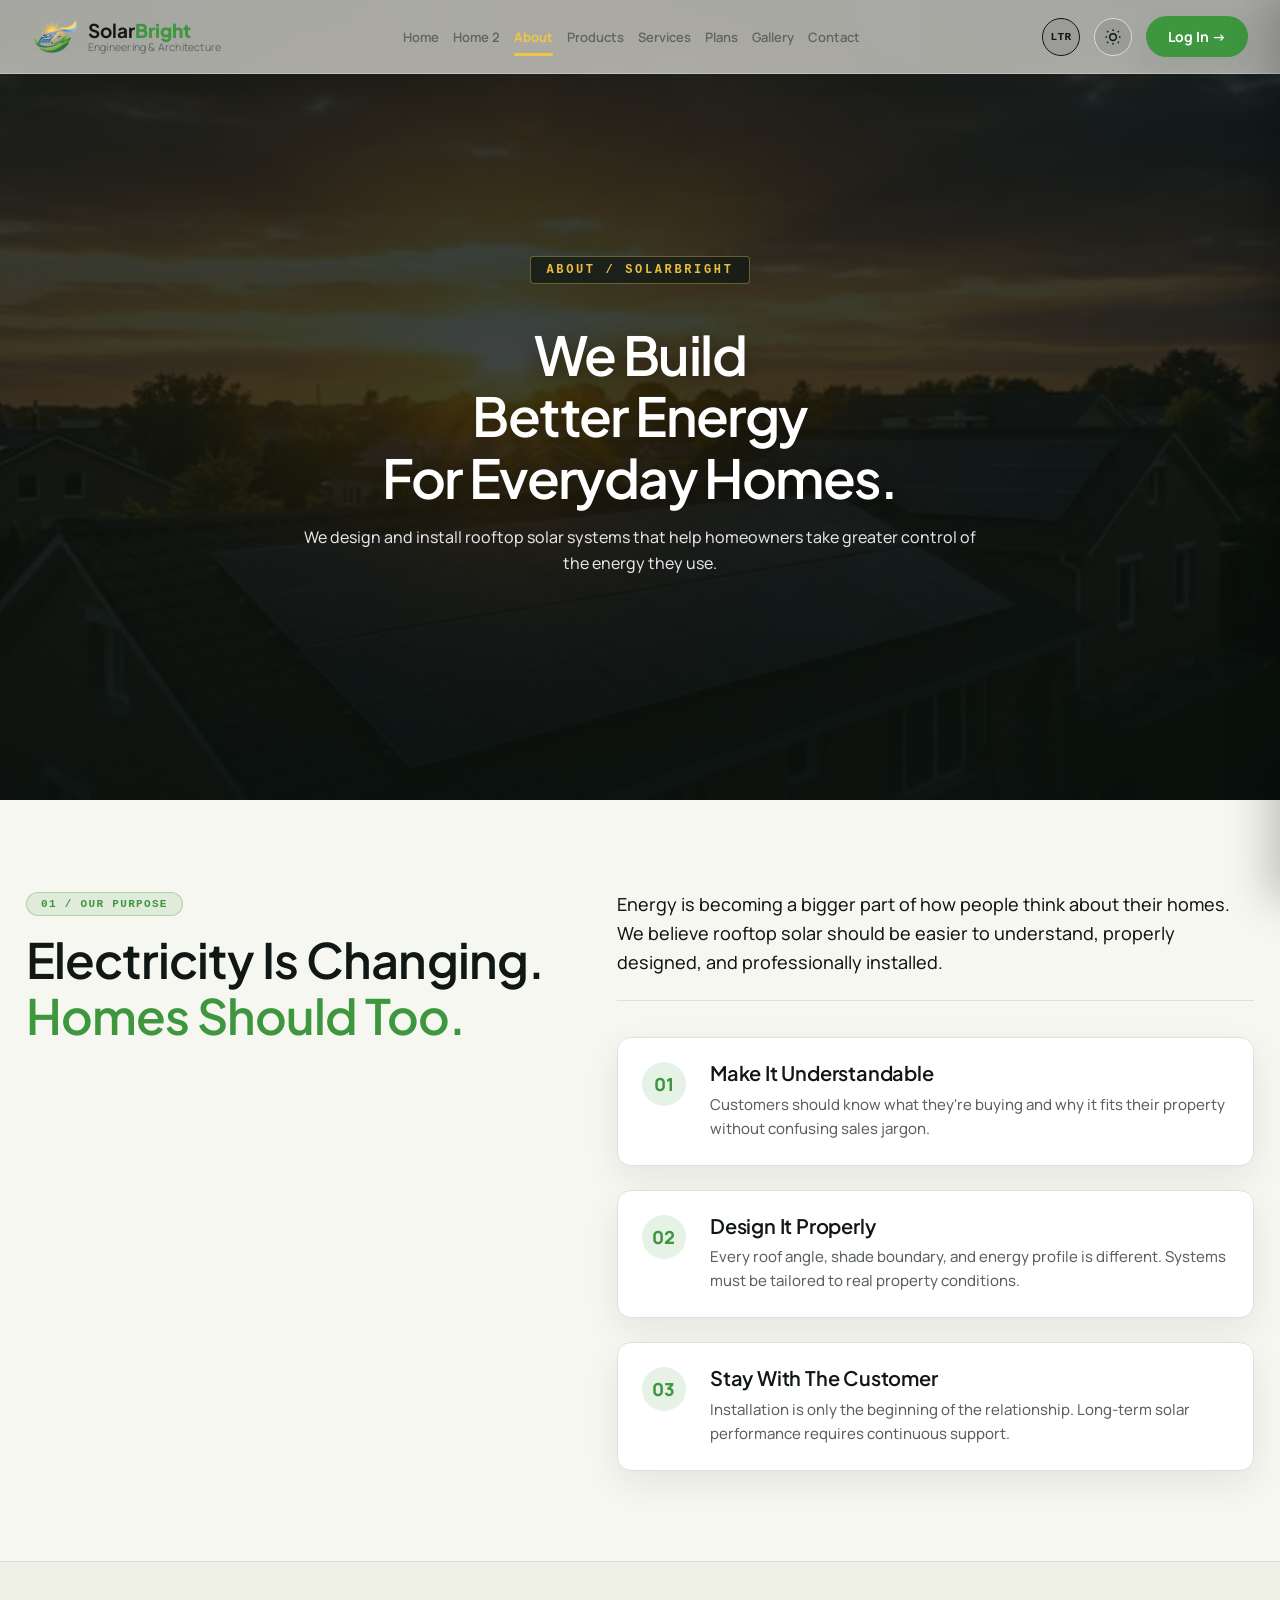
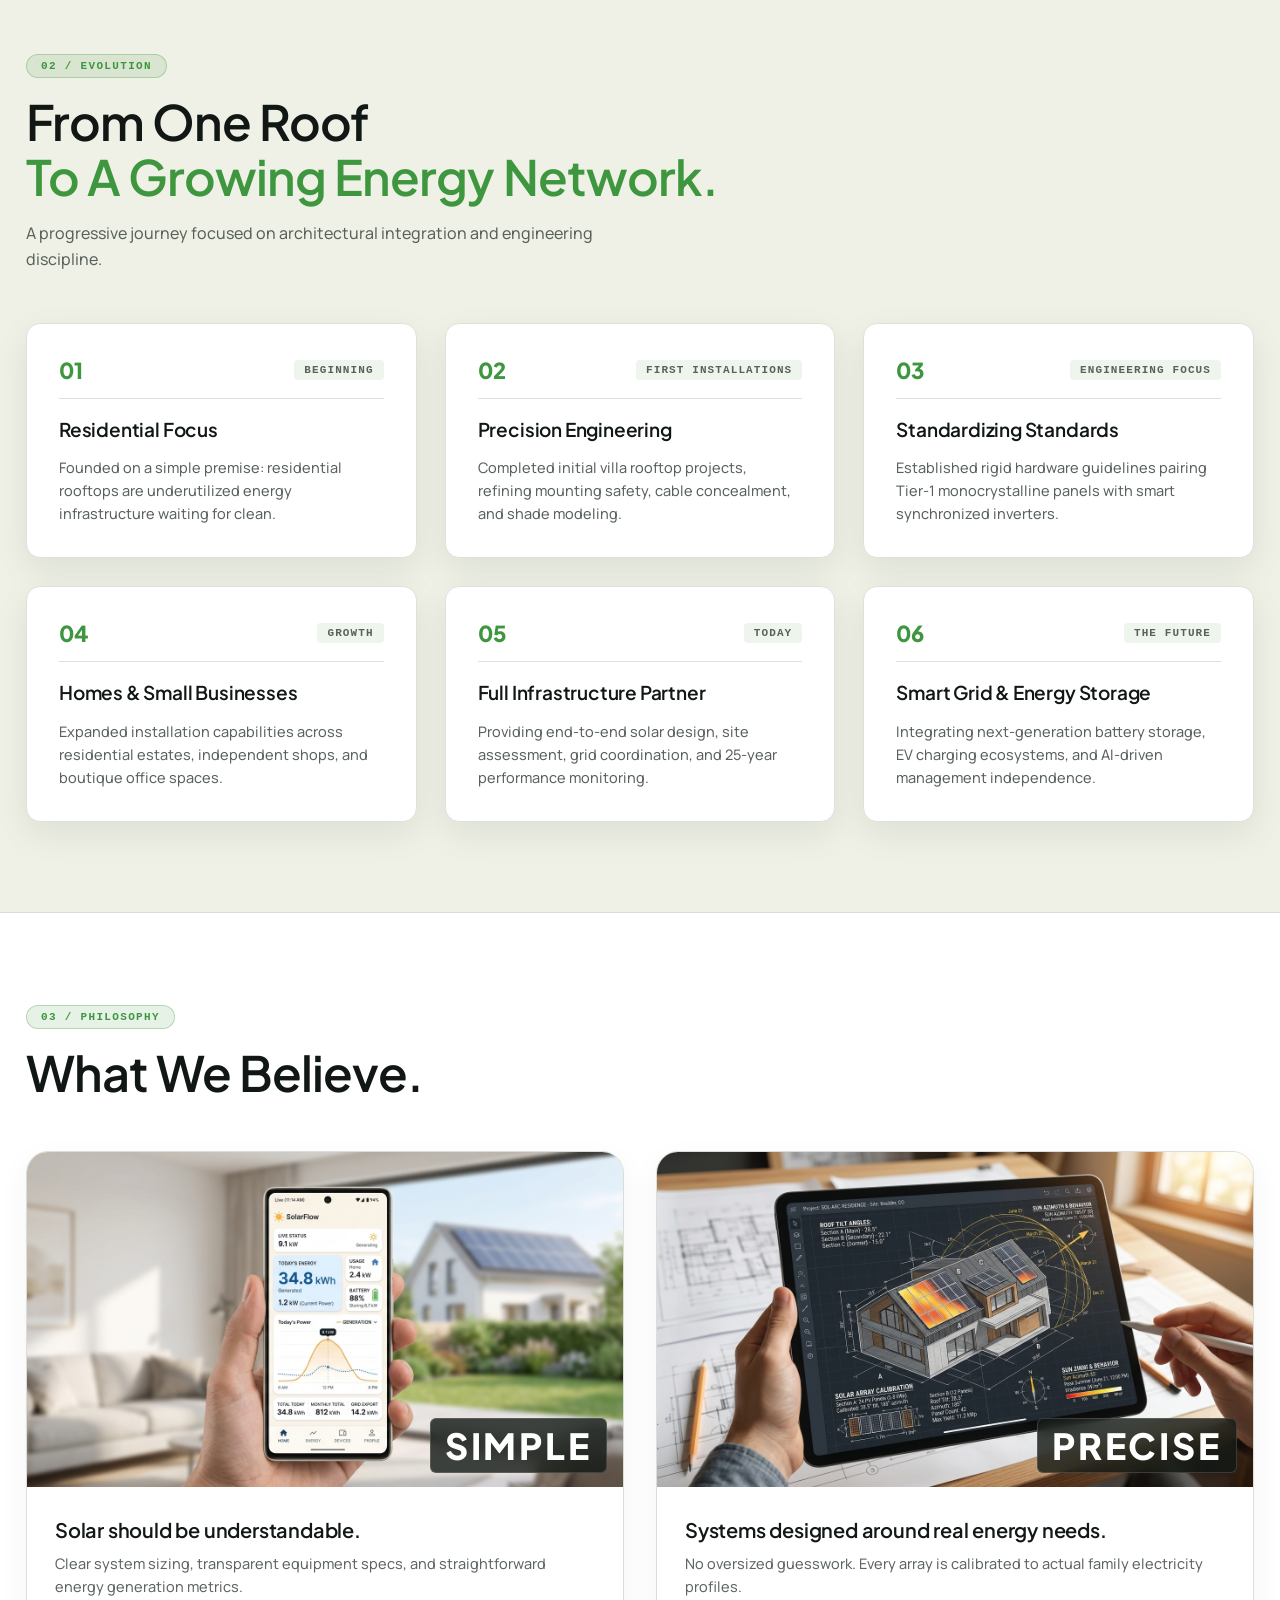
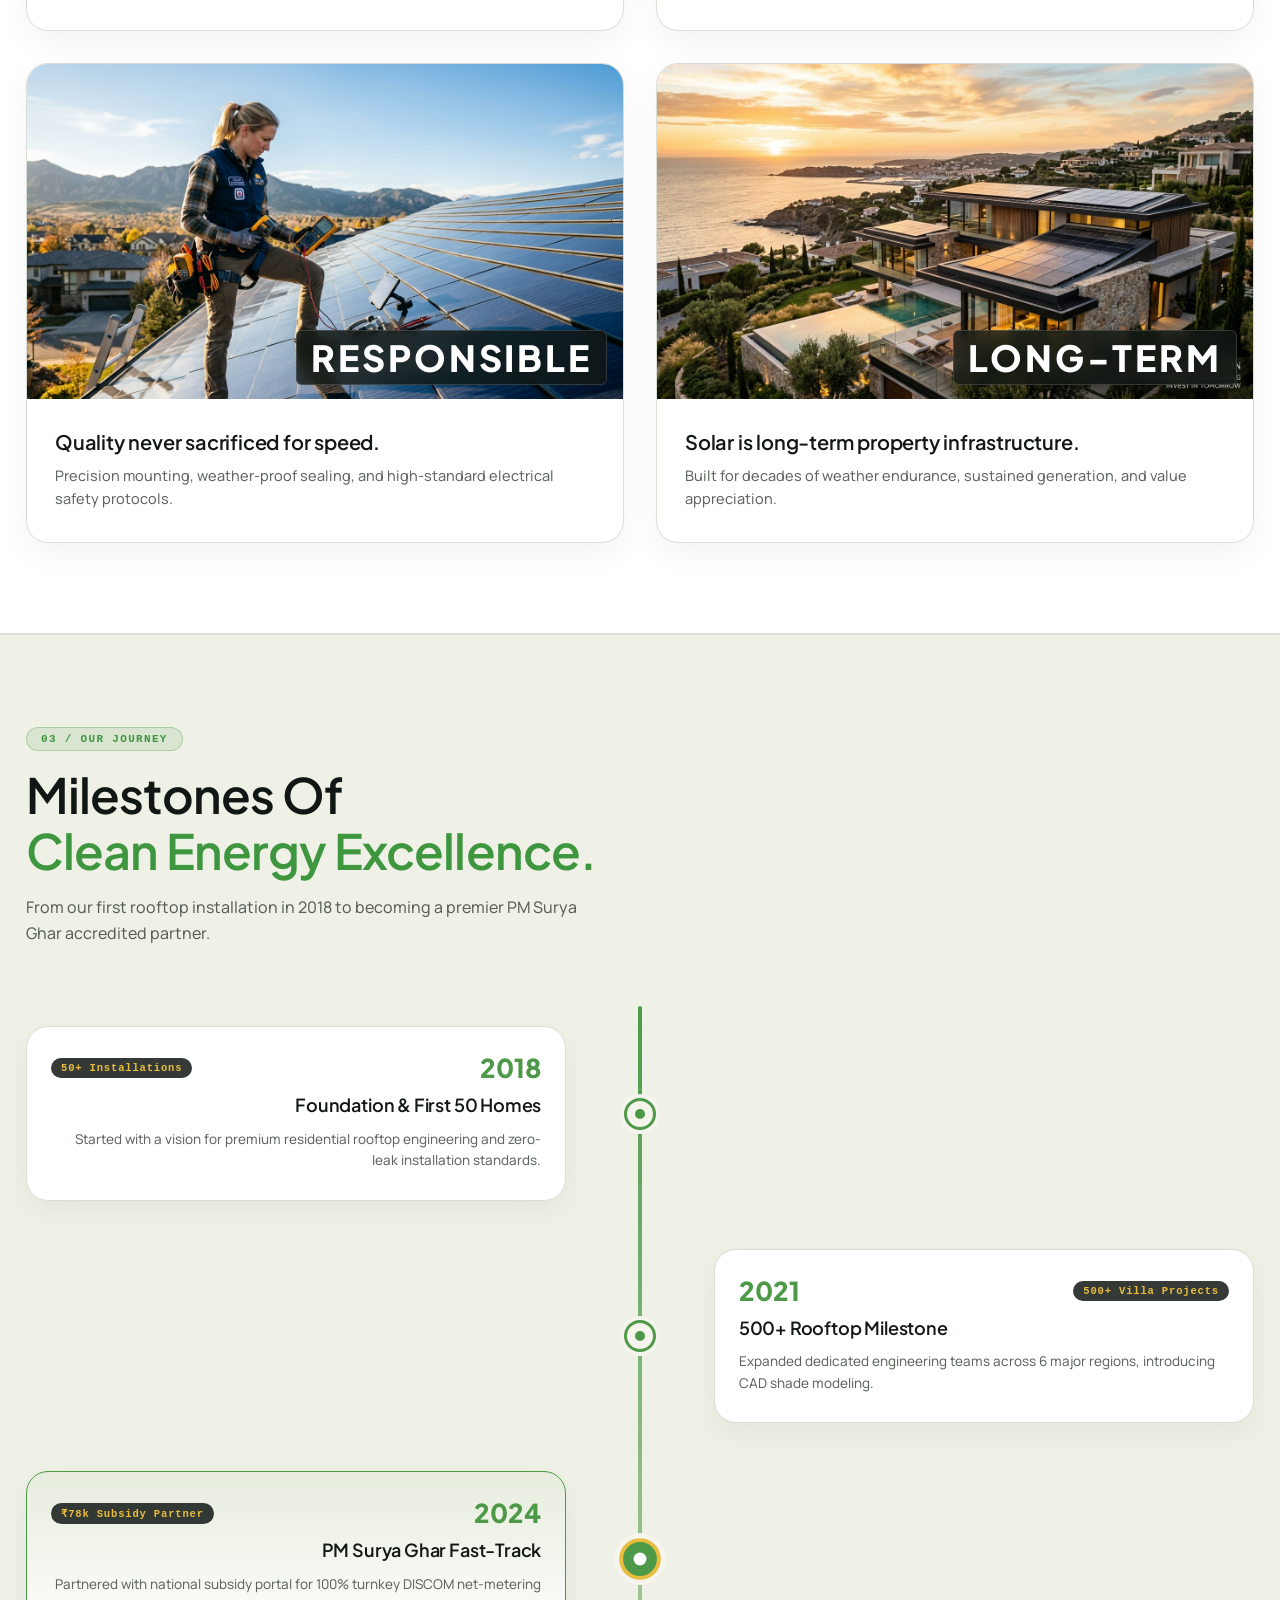
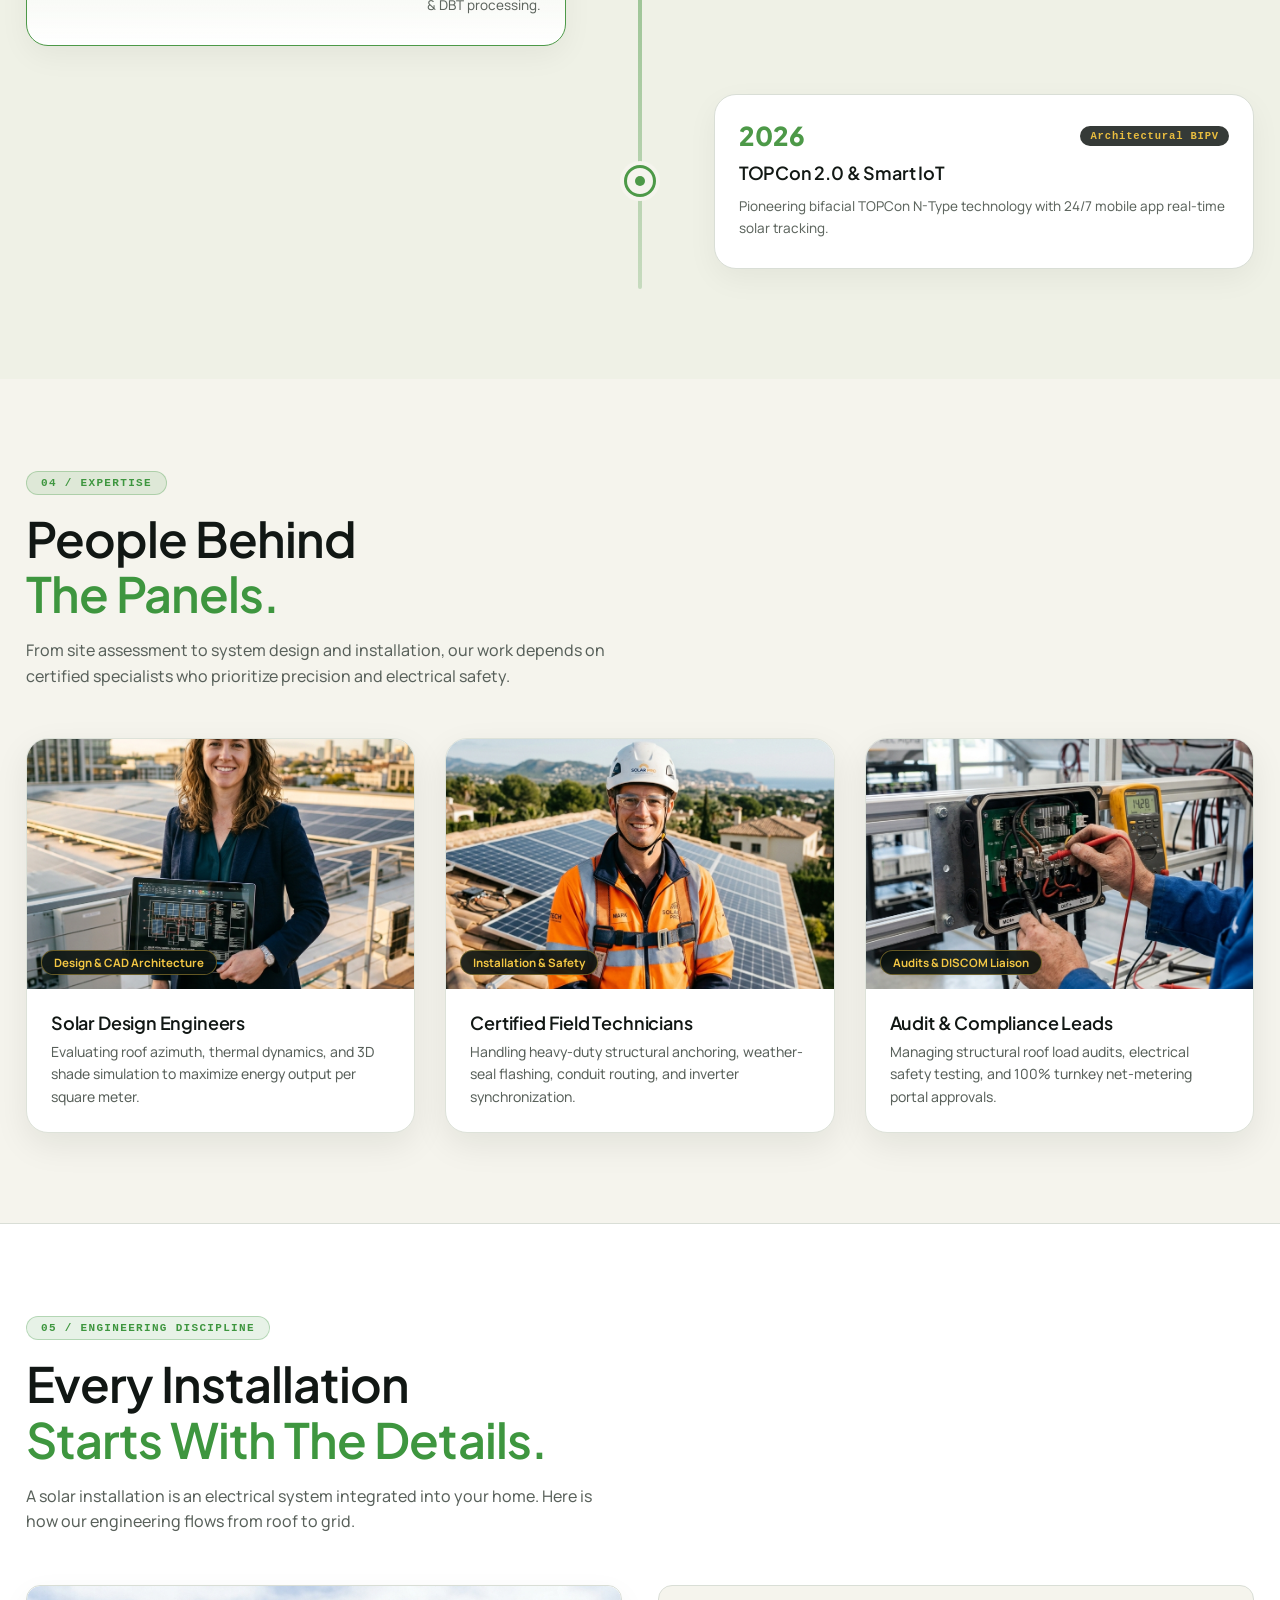
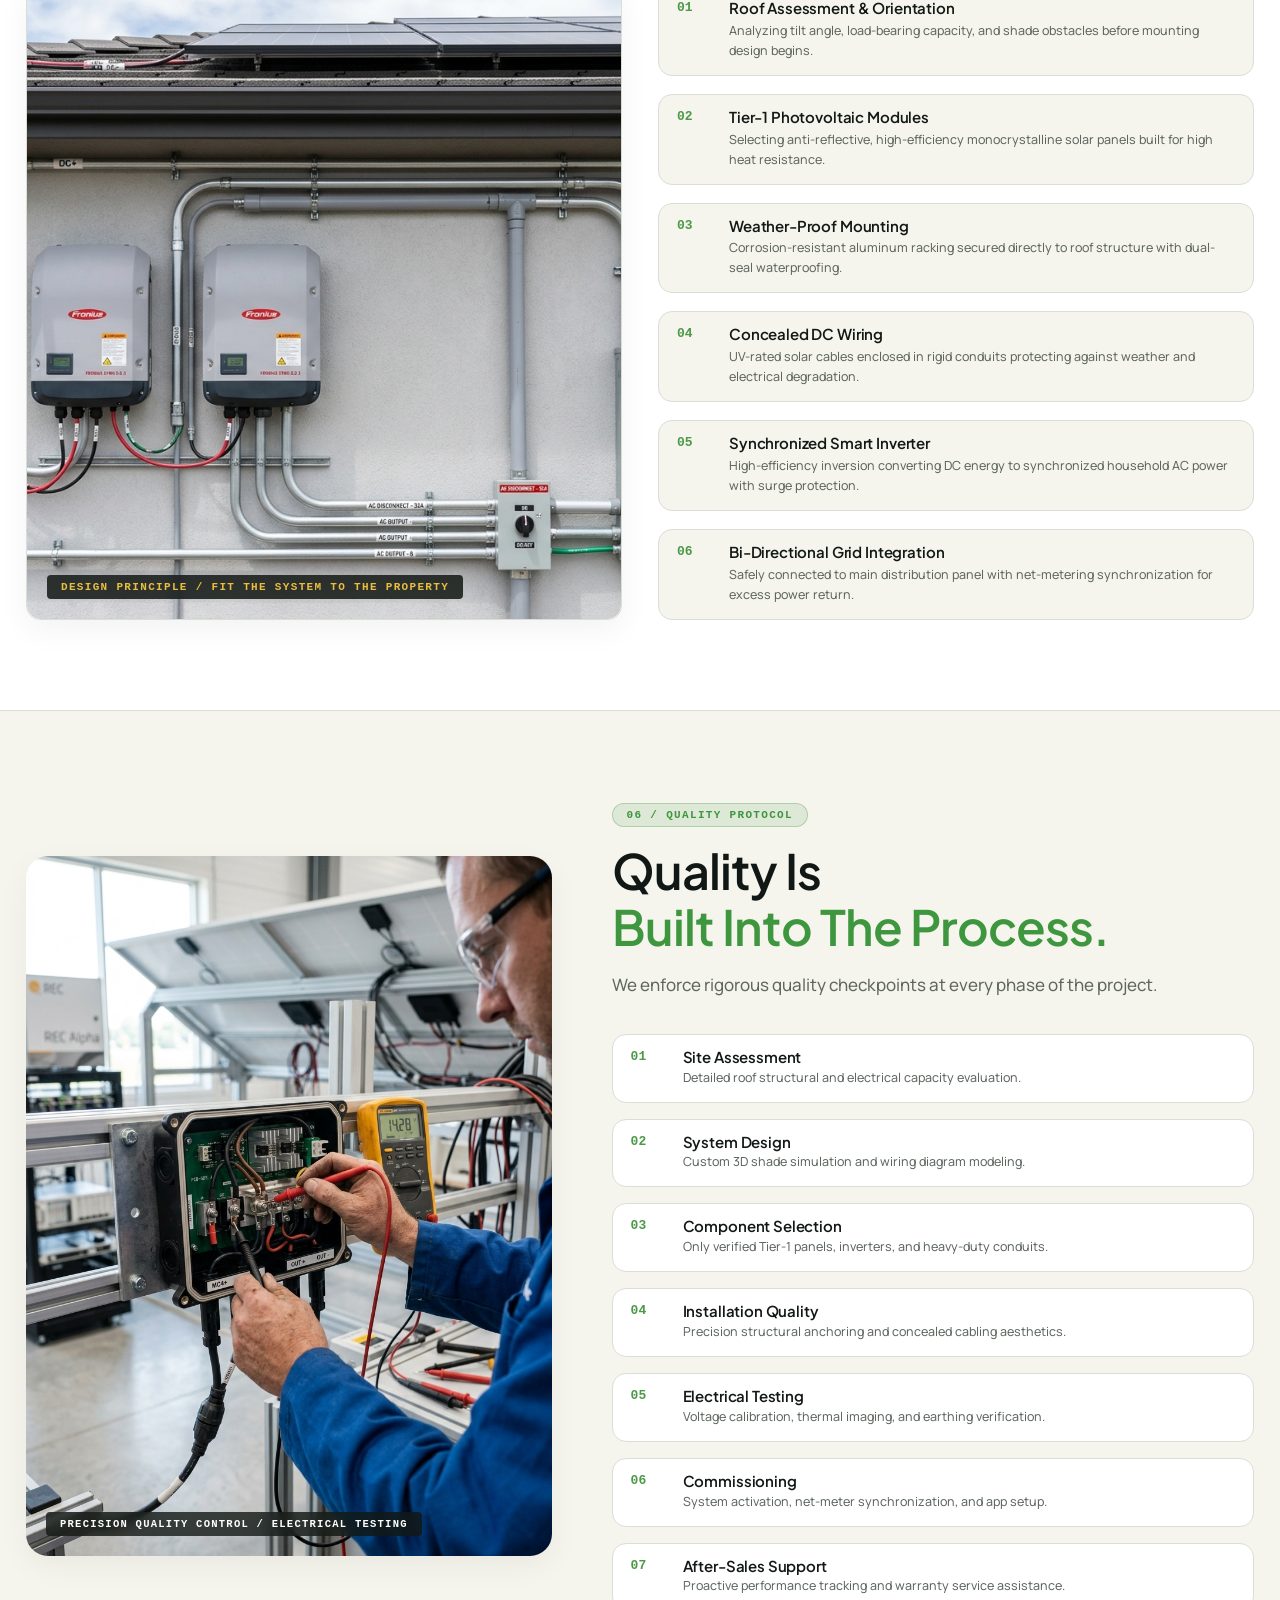
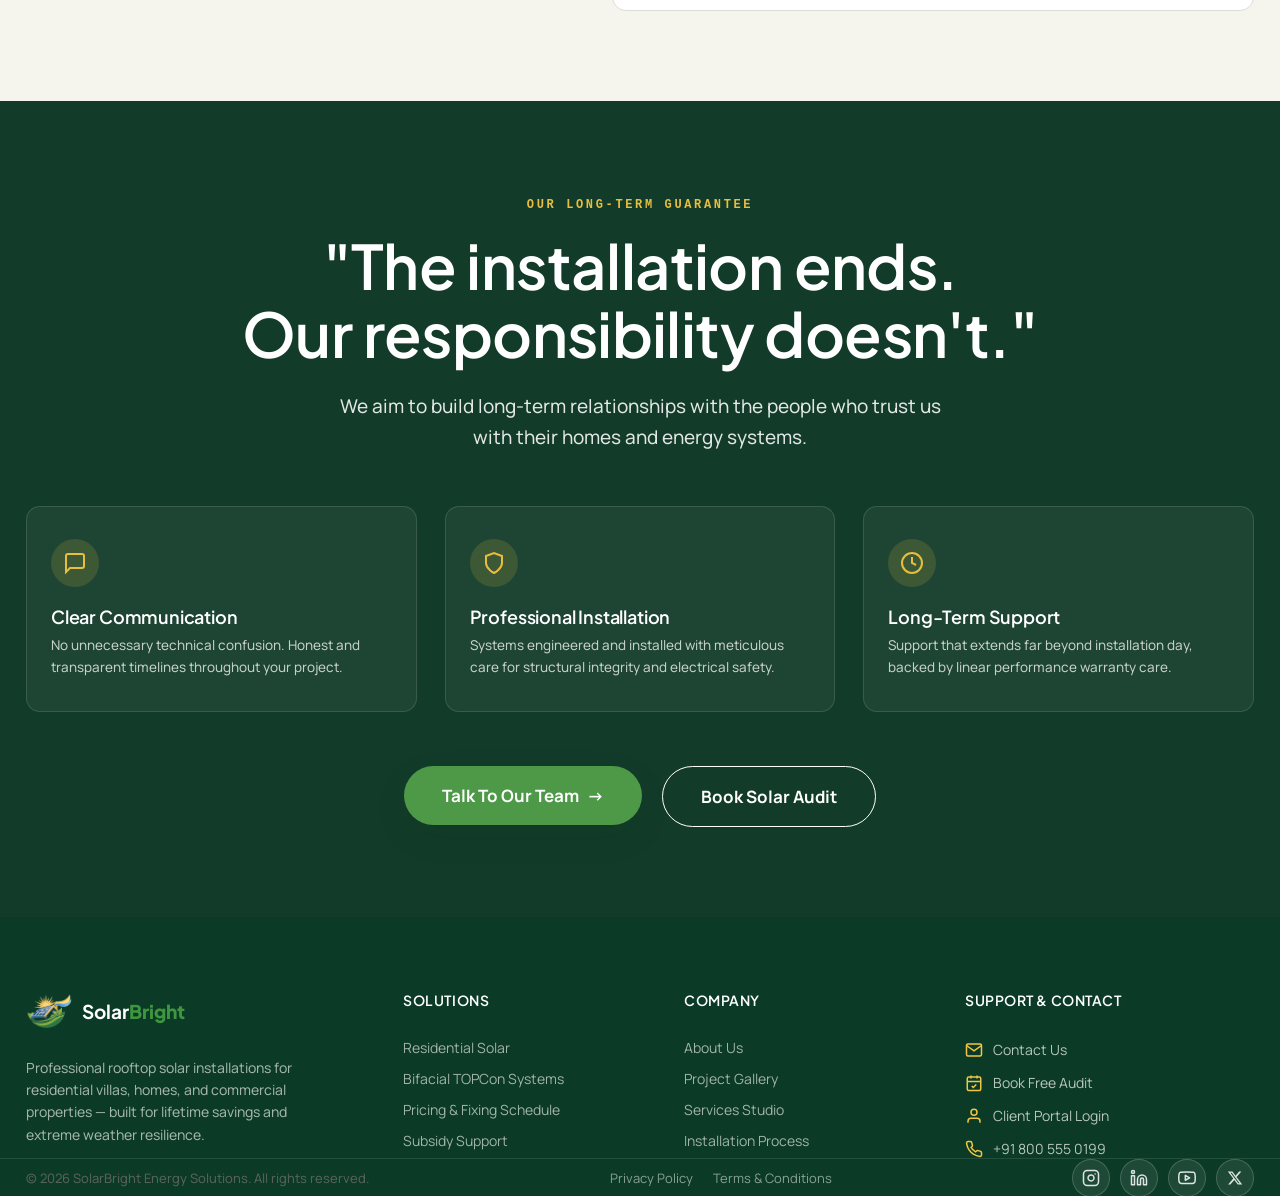
==== commit ee1a90cd: "fix ed" ====
--- a/about.html
+++ b/about.html
@@ -99,7 +99,7 @@
   <!-- ============ SECTION 01 — COMPANY PORTRAIT (Editorial Hero) ============ -->
   <section class="ab-hero">
     <div class="ab-hero-media" data-parallax>
-      <img src="assets/images/about-hero-portrait.jpg" alt="SolarBright engineer inspecting rooftop solar installation on a modern villa" loading="eager">
+      <img src="assets/Banner/About.jpg" alt="SolarBright engineer inspecting rooftop solar installation on a modern villa" loading="eager">
       <div class="ab-hero-scrim"></div>
     </div>
 
@@ -115,9 +115,7 @@
           For Everyday Homes.
         </h1>
         <p class="ab-hero-sub">We design and install rooftop solar systems that help homeowners take greater control of the energy they use.</p>
-        <div class="ab-hero-scroll">
-          <span class="ab-scroll-label">DISCOVER OUR STORY ↓</span>
-        </div>
+
       </div>
     </div>
   </section>
--- a/css/styles.css
+++ b/css/styles.css
@@ -9829,13 +9829,156 @@
   transform: scaleX(-1) !important;
 }
 
-
-
-
-
-
-
-
-
-
-
+/* ==========================================================================
+   SUBPAGE CENTERED HERO BANNERS & MOBILE 360PX EDGE-PADDING FIX
+   ========================================================================== */
+
+.ab-hero,
+.pr-hero,
+.sv-hero,
+.pl-hero,
+.gl-hero {
+  position: relative;
+  padding: 140px 20px 80px;
+  background: #09100D;
+  color: #FFFFFF;
+  overflow: hidden;
+  display: flex;
+  align-items: center;
+  justify-content: center;
+  text-align: center;
+}
+
+.ab-hero-media,
+.pr-hero-media,
+.sv-hero-media,
+.pl-hero-media,
+.gl-hero-media {
+  position: absolute;
+  top: 0;
+  left: 0;
+  width: 100%;
+  height: 100%;
+  z-index: 1;
+}
+
+.ab-hero-media img,
+.pr-hero-media img,
+.sv-hero-media img,
+.pl-hero-media img,
+.gl-hero-media img {
+  width: 100%;
+  height: 100%;
+  object-fit: cover;
+}
+
+.ab-hero-scrim,
+.pr-hero-scrim,
+.sv-hero-scrim,
+.pl-hero-scrim,
+.gl-hero-scrim {
+  position: absolute;
+  top: 0;
+  left: 0;
+  width: 100%;
+  height: 100%;
+  background: linear-gradient(180deg, rgba(9,16,13,0.85) 0%, rgba(9,16,13,0.78) 50%, rgba(9,16,13,0.92) 100%);
+  z-index: 2;
+}
+
+.ab-hero-container,
+.pr-hero-container,
+.sv-hero-container,
+.pl-hero-container,
+.gl-hero-container {
+  position: relative;
+  z-index: 3;
+  display: flex;
+  flex-direction: column;
+  align-items: center;
+  justify-content: center;
+  text-align: center;
+  max-width: 820px;
+  margin: 0 auto;
+}
+
+.ab-hero-heading,
+.pr-hero-heading,
+.sv-hero-heading,
+.pl-hero-heading,
+.gl-hero-heading {
+  font-family: var(--font-display);
+  font-size: clamp(32px, 4.2vw, 56px);
+  font-weight: 800;
+  line-height: 1.15;
+  color: #FFFFFF;
+  text-align: center !important;
+  margin: 16px auto !important;
+}
+
+.ab-hero-sub,
+.pr-hero-sub,
+.sv-hero-sub,
+.pl-hero-sub,
+.gl-hero-sub {
+  font-size: 16px;
+  color: rgba(255, 255, 255, 0.88);
+  line-height: 1.6;
+  text-align: center !important;
+  max-width: 680px;
+  margin: 0 auto 28px !important;
+}
+
+.pr-hero-ctas,
+.sv-hero-ctas,
+.pl-hero-ctas {
+  display: flex;
+  align-items: center;
+  justify-content: center;
+  gap: 16px;
+  margin-top: 10px;
+  flex-wrap: wrap;
+}
+
+.sv-hero-meta,
+.pl-hero-meta {
+  display: flex;
+  align-items: center;
+  justify-content: center;
+  gap: 12px;
+  font-family: monospace;
+  font-size: 11px;
+  font-weight: 800;
+  letter-spacing: 0.12em;
+  color: var(--green);
+  margin-top: 24px;
+}
+
+/* Mobile 360px Edge Padding Safeguard */
+@media (max-width: 600px) {
+  .container,
+  .ct-main-section .container,
+  .ct-hero-innovative .container {
+    padding-left: 20px !important;
+    padding-right: 20px !important;
+    width: 100% !important;
+    box-sizing: border-box !important;
+  }
+  .ct-info-box {
+    padding: 24px 18px !important;
+    border-radius: var(--radius-md) !important;
+    width: 100% !important;
+    box-sizing: border-box !important;
+  }
+}
+
+
+
+
+
+
+
+
+
+
+
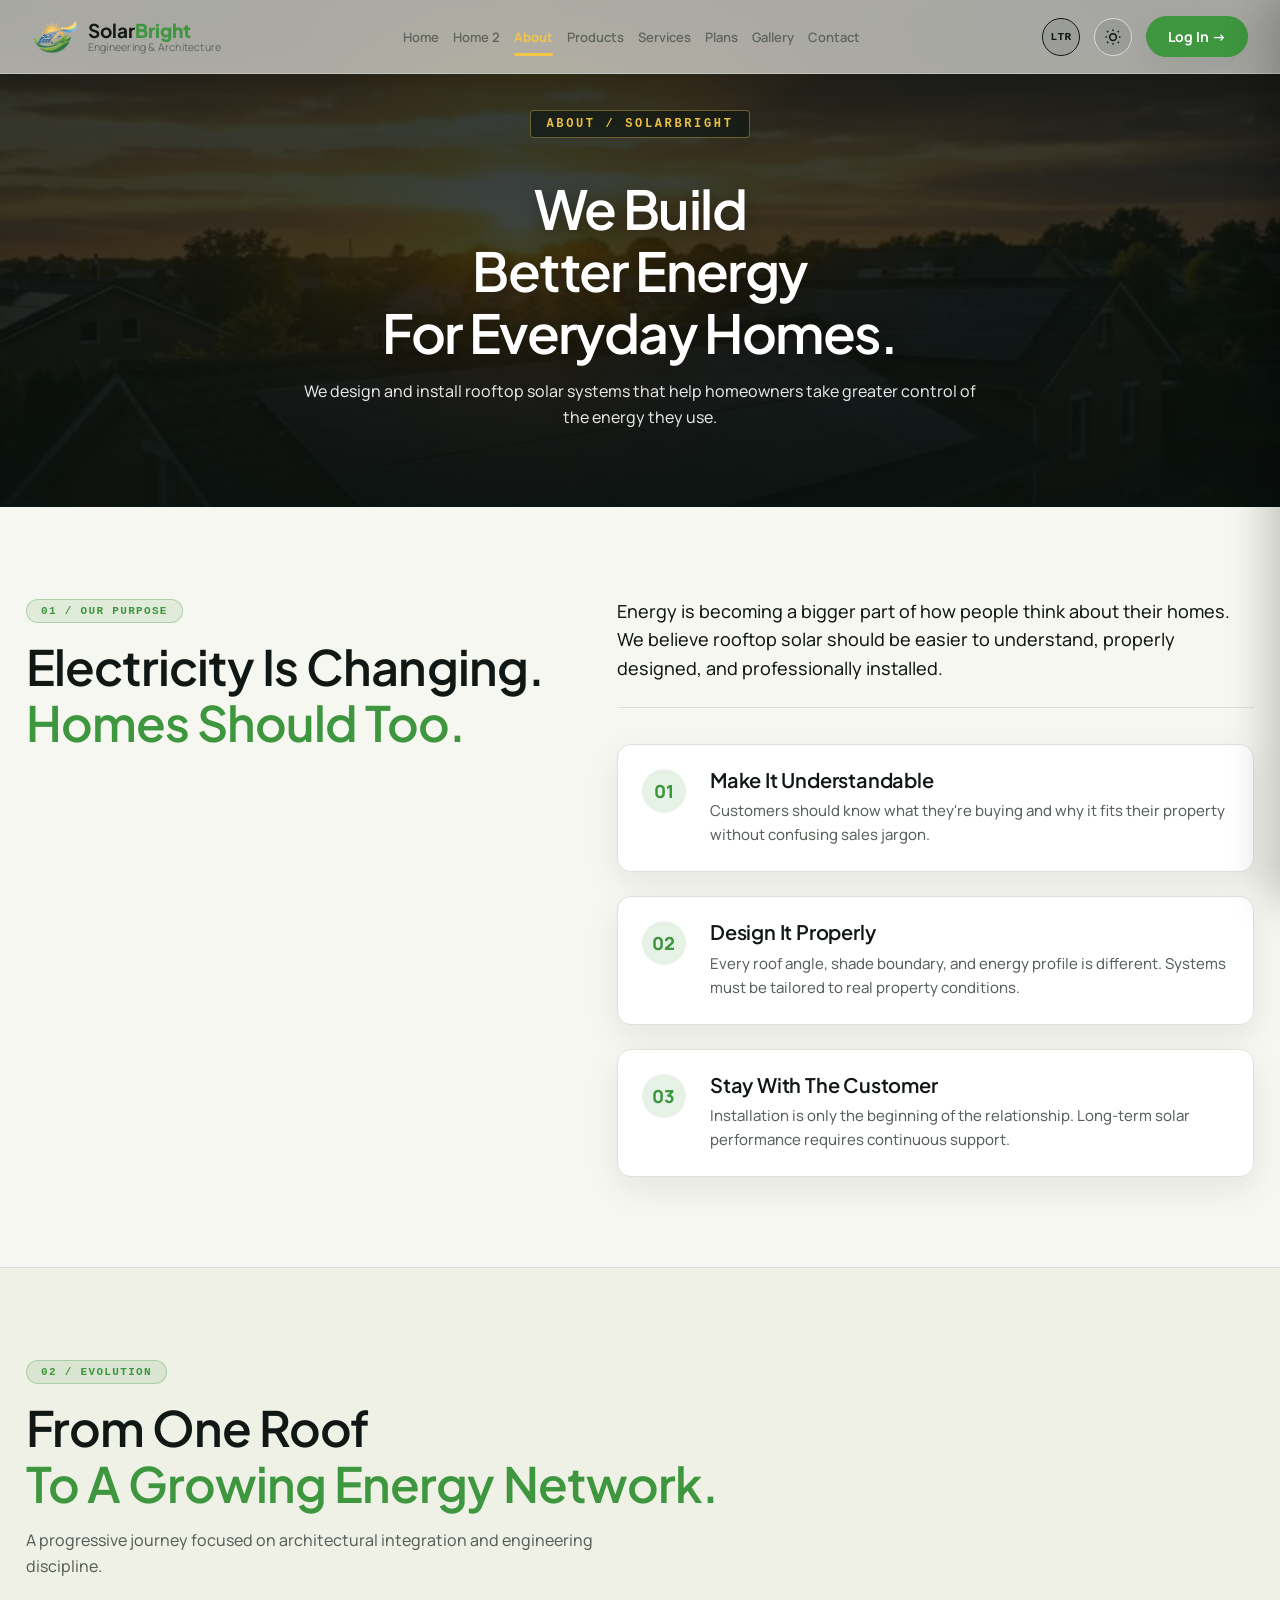
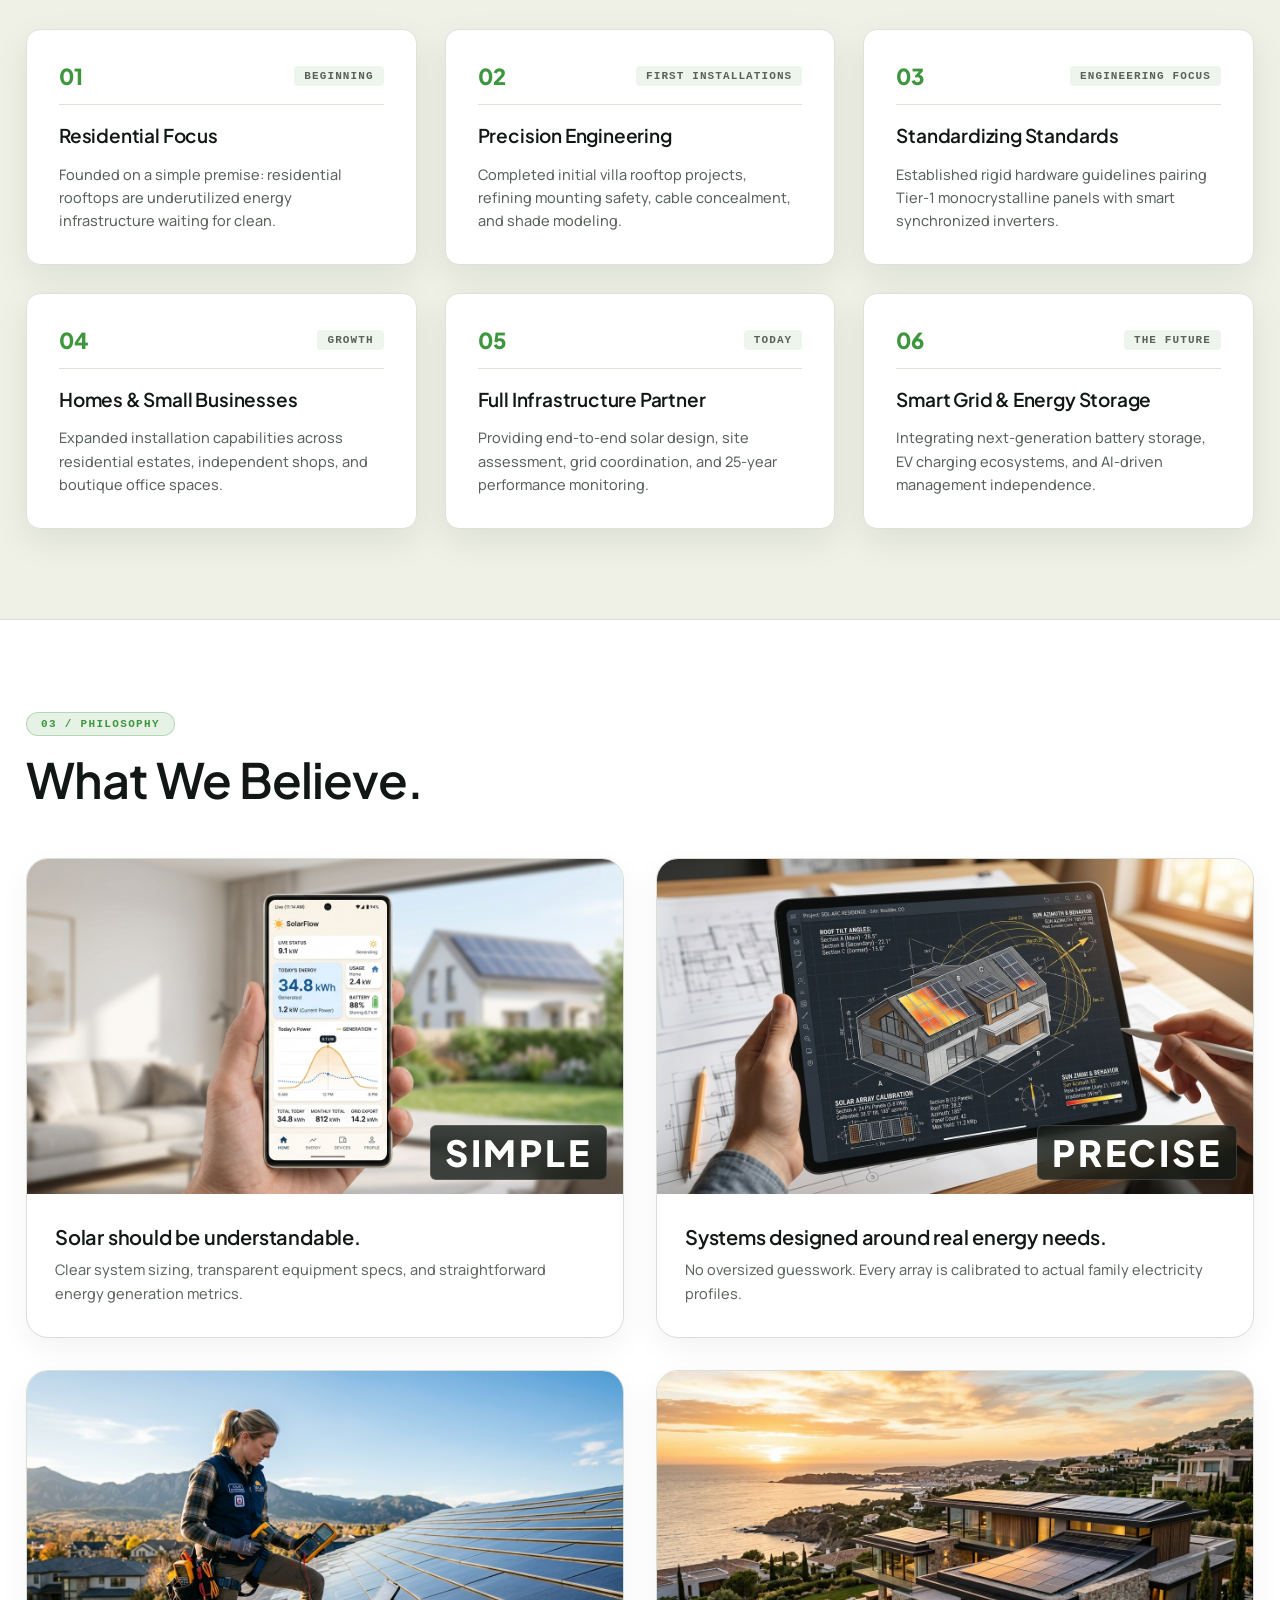
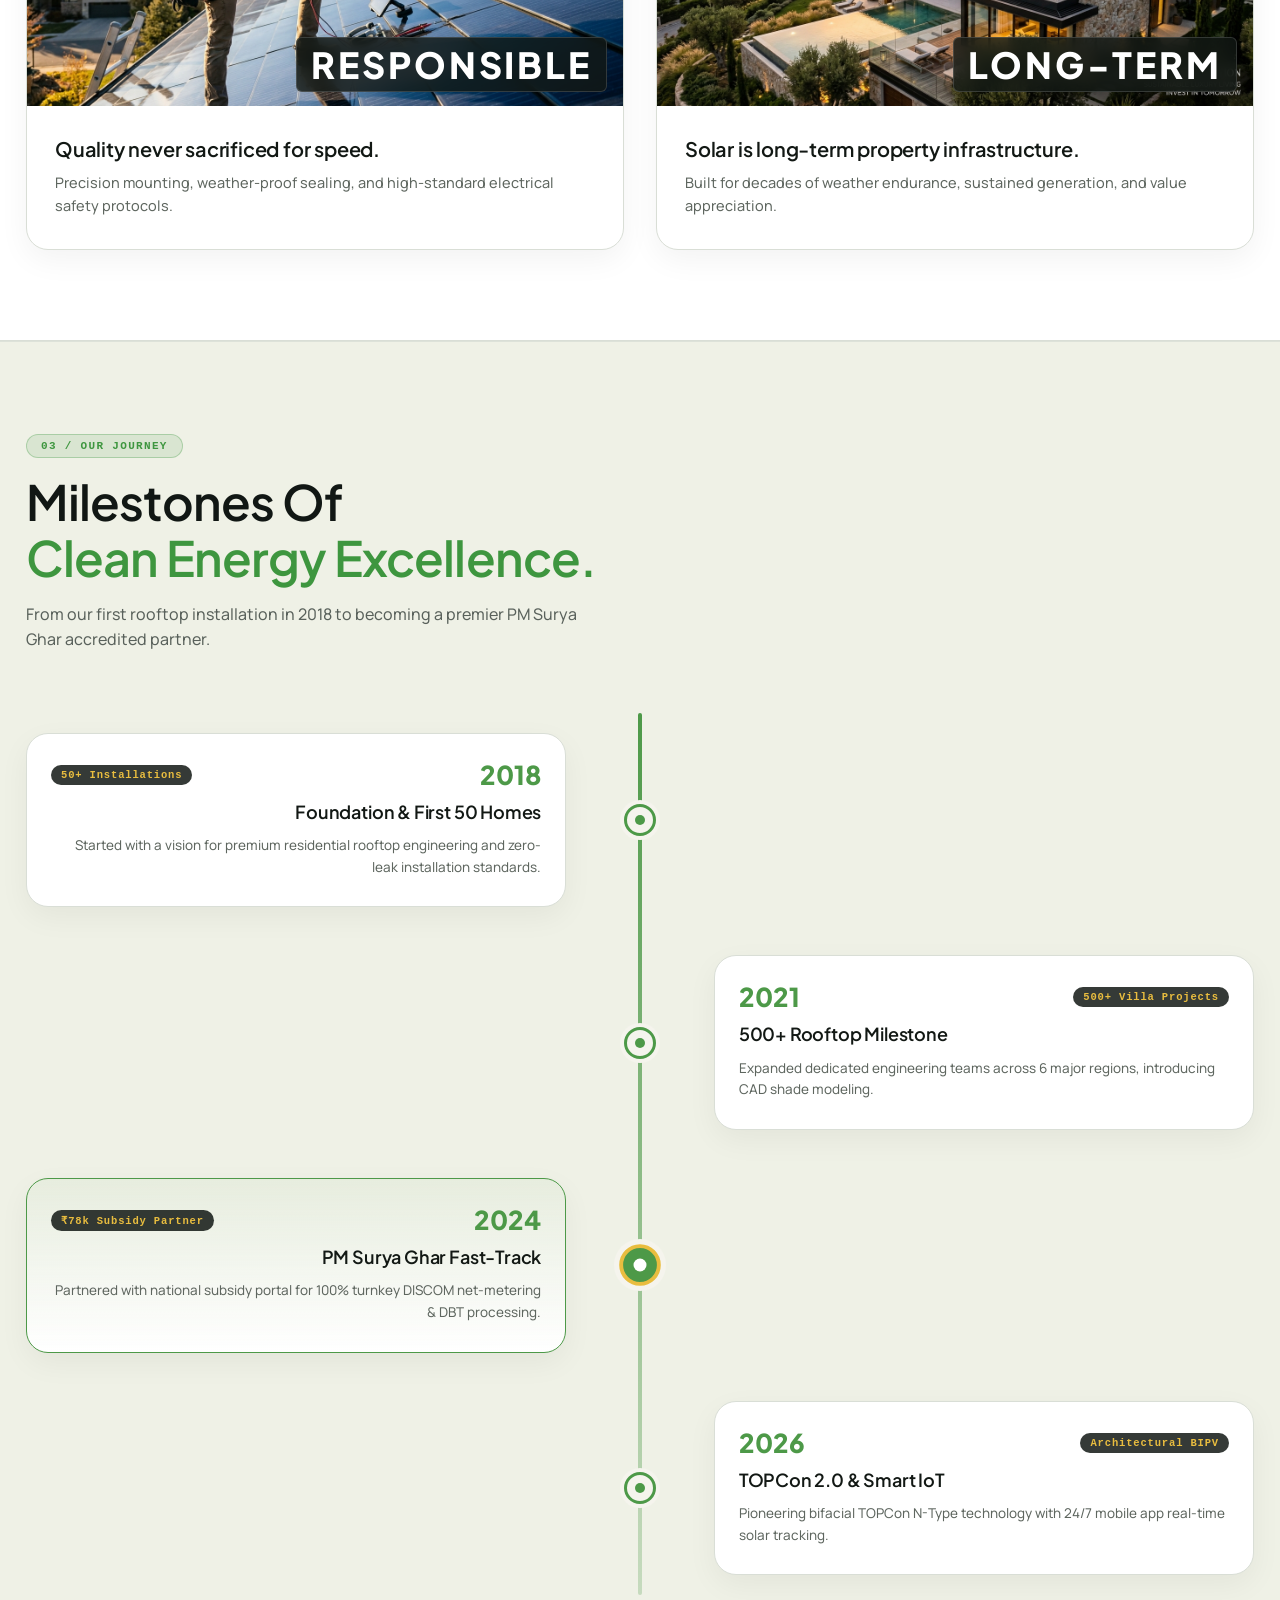
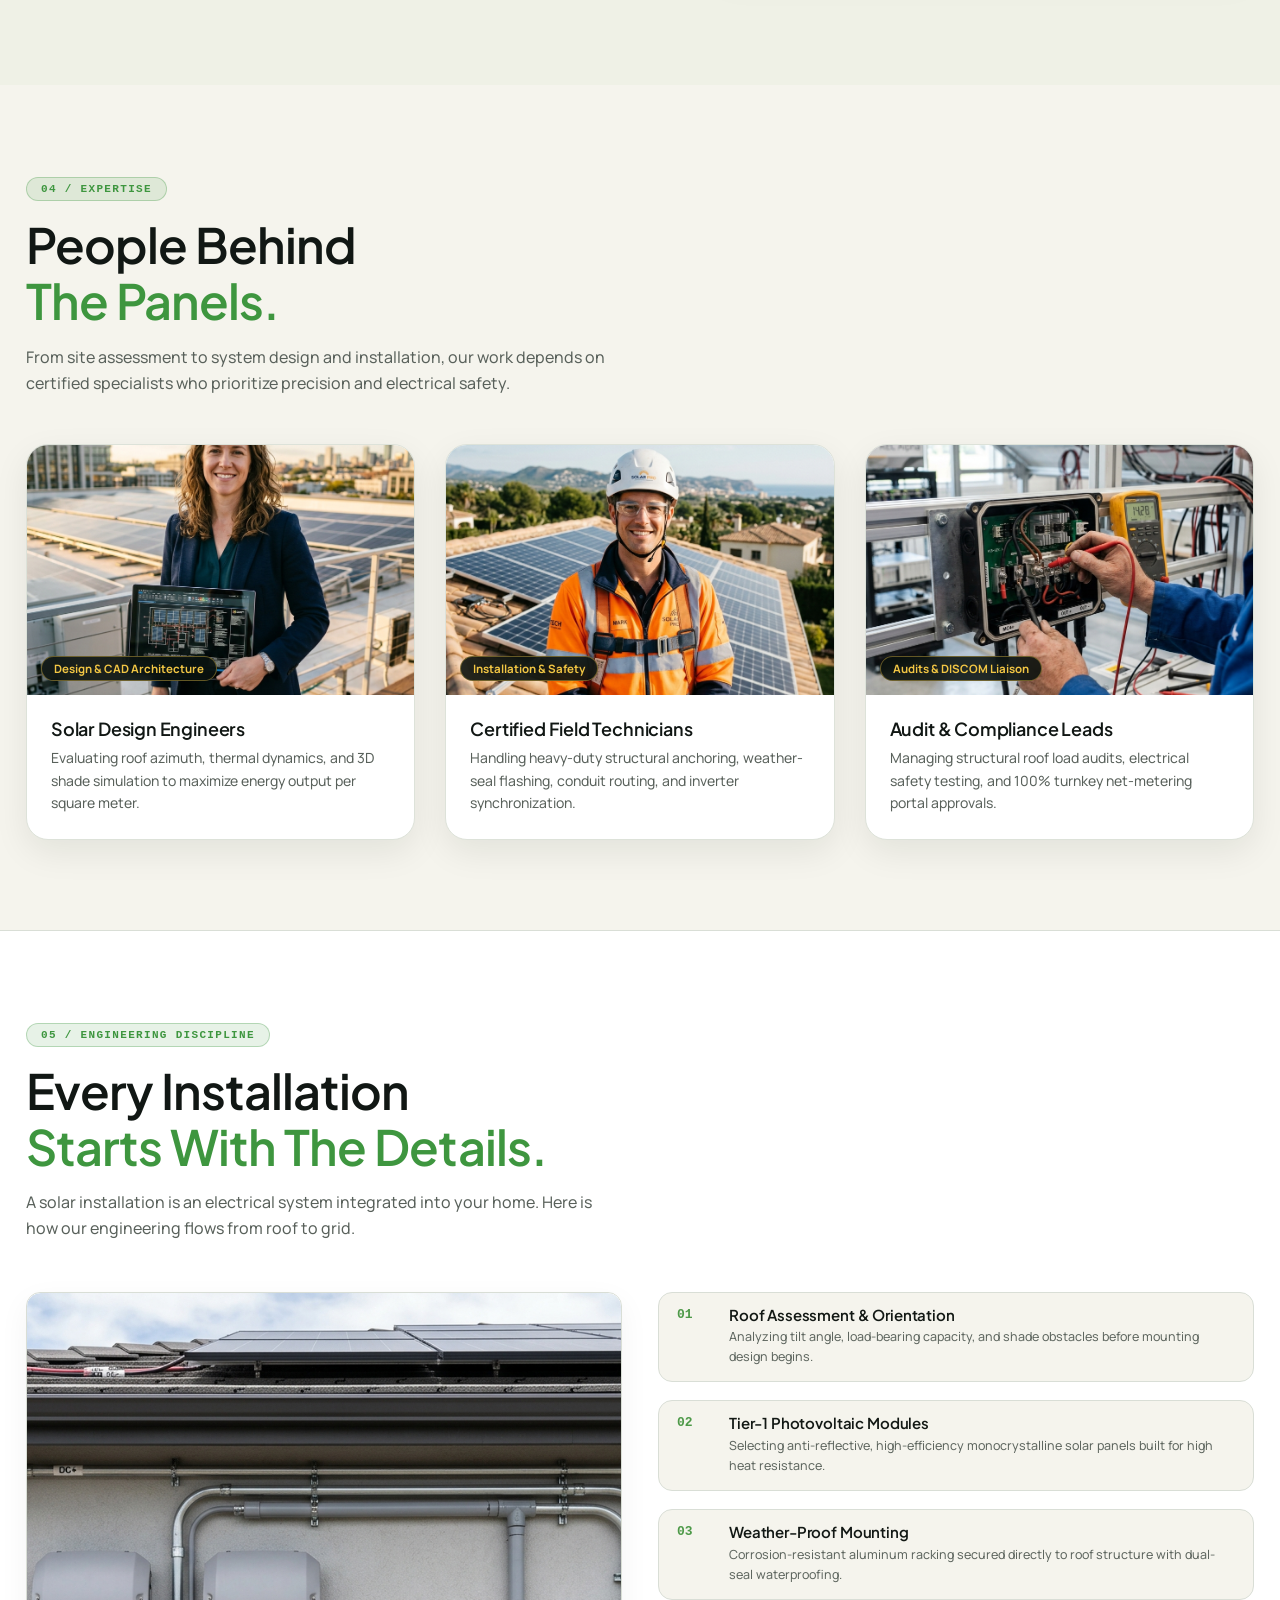
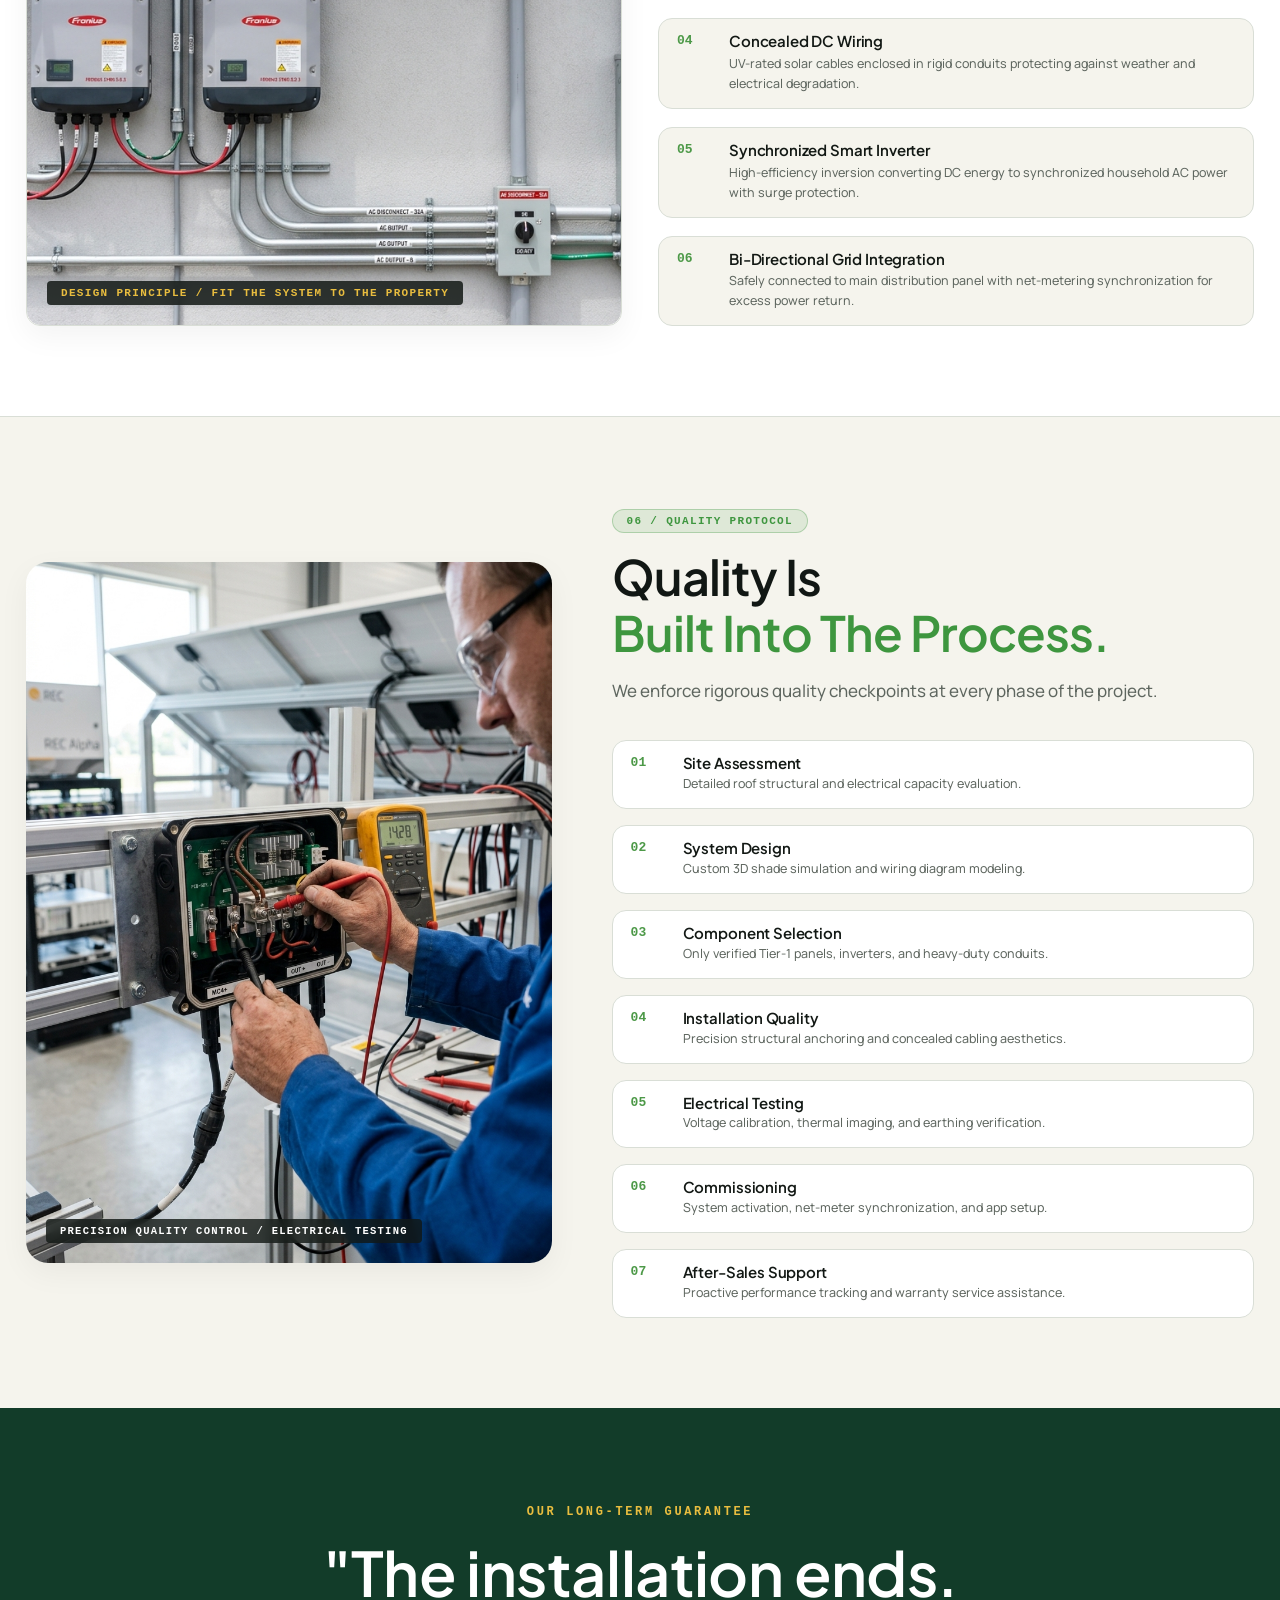
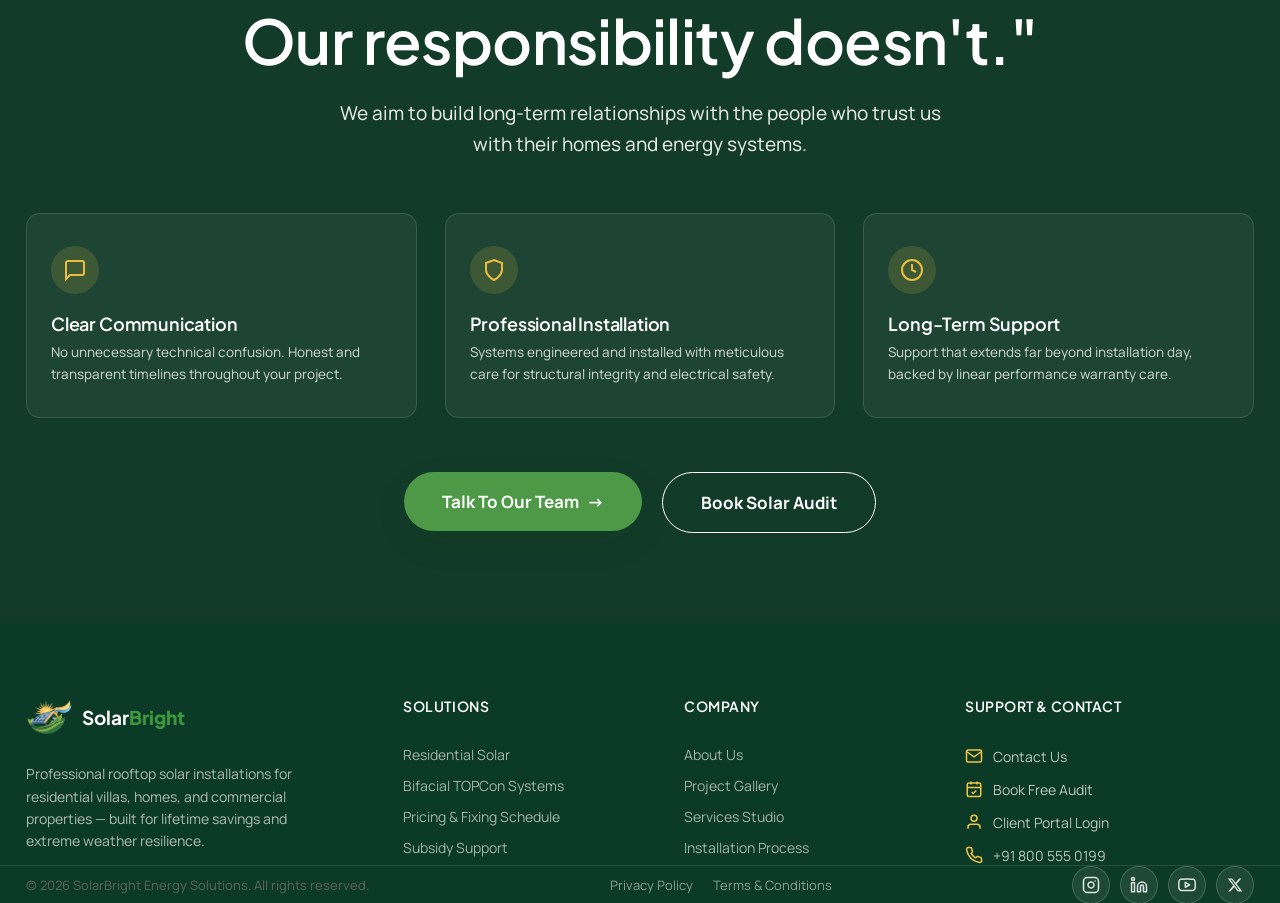
==== commit caf3da1a: "ok proceed" ====
--- a/about.html
+++ b/about.html
@@ -61,10 +61,10 @@
 <!-- ============ MOBILE MENU ============ -->
 <div class="mobile-menu" id="mobileMenu" aria-hidden="true">
   <div class="mobile-menu-header">
-    <div class="brand">
+    <a href="index.html" class="brand">
       <img src="assets/images/logo.png" alt="SolarBright Logo" class="brand-logo-img">
       <span class="brand-name">Solar<strong>Bright</strong></span>
-    </div>
+    </a>
     <button class="mobile-menu-close" id="mobileMenuCloseBtn" aria-label="Close menu">&times;</button>
   </div>
   
@@ -630,10 +630,10 @@
 <footer class="site-footer" id="about">
   <div class="container footer-grid">
     <div class="footer-col footer-brand">
-      <div class="brand">
+      <a href="index.html" class="brand">
         <img src="assets/images/logo.png" alt="SolarBright Logo" class="brand-logo-img">
         <span class="brand-name">Solar<strong>Bright</strong></span>
-      </div>
+      </a>
       <p class="footer-desc">Professional rooftop solar installations for residential villas, homes, and commercial properties — built for lifetime savings and extreme weather resilience.</p>
     </div>
 
--- a/css/styles.css
+++ b/css/styles.css
@@ -278,10 +278,65 @@
 [data-theme="dark"] .icon-sun{ display:none; }
 [data-theme="dark"] .icon-moon{ display:block; }
 
-.hamburger{ display:none; width:34px; height:34px; flex-direction:column; justify-content:center; gap:5px; }
-.hamburger span{ display:block; height:2px; width:100%; background: currentColor; border-radius:2px; transition: transform var(--transition), opacity var(--transition); }
-.site-header:not(.scrolled) .hamburger{ color:#fff; }
-.site-header.scrolled .hamburger{ color: var(--text); }
+.hamburger {
+  display: none;
+  width: 36px;
+  height: 36px;
+  flex-direction: column;
+  justify-content: center;
+  align-items: center;
+  gap: 5px;
+  padding: 6px;
+  border-radius: var(--radius-sm, 8px);
+  border: 1px solid var(--border);
+  background: var(--card-bg, rgba(255, 255, 255, 0.9));
+  color: var(--text, #111827) !important;
+  cursor: pointer;
+  transition: all var(--transition);
+}
+
+.hamburger span {
+  display: block;
+  height: 2px;
+  width: 20px;
+  background: currentColor !important;
+  border-radius: 2px;
+  transition: transform var(--transition), opacity var(--transition);
+}
+
+/* Light & Dark Mode Explicit Hamburger Visibility Overrides */
+[data-theme="light"] .hamburger,
+html[data-theme="light"] .hamburger,
+body[data-theme="light"] .hamburger,
+.site-header:not(.scrolled) .hamburger {
+  color: #111827 !important;
+  border-color: rgba(0, 0, 0, 0.15) !important;
+  background: #ffffff !important;
+}
+
+[data-theme="light"] .hamburger span,
+html[data-theme="light"] .hamburger span,
+body[data-theme="light"] .hamburger span,
+.site-header:not(.scrolled) .hamburger span {
+  background: #111827 !important;
+}
+
+[data-theme="dark"] .hamburger,
+html[data-theme="dark"] .hamburger,
+body[data-theme="dark"] .hamburger,
+[data-theme="dark"] .site-header:not(.scrolled) .hamburger {
+  color: #ffffff !important;
+  border-color: rgba(255, 255, 255, 0.2) !important;
+  background: rgba(18, 28, 23, 0.85) !important;
+}
+
+[data-theme="dark"] .hamburger span,
+html[data-theme="dark"] .hamburger span,
+body[data-theme="dark"] .hamburger span,
+[data-theme="dark"] .site-header:not(.scrolled) .hamburger span {
+  background: #ffffff !important;
+}
+
 .hamburger.open span:nth-child(1){ transform: translateY(7px) rotate(45deg); }
 .hamburger.open span:nth-child(2){ opacity:0; }
 .hamburger.open span:nth-child(3){ transform: translateY(-7px) rotate(-45deg); }
@@ -938,8 +993,8 @@
 .benefit-strip{
   margin-top: 56px; display:grid; grid-template-columns: repeat(4,1fr);
 }
-.benefit{ padding: 8px 32px; border-left: 1px solid var(--border); }
-.benefit:first-child{ border-left:none; padding-left:0; }
+.why-solar-icon-card{ padding: 8px 32px; border-left: 1px solid var(--border); }
+.why-solar-icon-card:first-child{ border-left:none; padding-left:0; }
 .benefit-icon{
   width:48px; height:48px; border-radius:50%; border:1.5px solid var(--border);
   display:flex; align-items:center; justify-content:center; color: var(--green); margin-bottom:20px;
@@ -2318,7 +2373,7 @@
 .h2-pipeline-track {
   display: grid;
   grid-template-columns: 1fr auto 1fr auto 1fr auto 1fr auto 1fr;
-  align-items: flex-start;
+  align-items: stretch;
   gap: 12px;
 }
 
@@ -2326,8 +2381,13 @@
   background: var(--h2-bg);
   border: 1px solid var(--h2-border-color);
   border-radius: var(--radius-md);
-  padding: 28px 20px;
+  padding: 24px 16px;
   text-align: center;
+  display: flex;
+  flex-direction: column;
+  align-items: center;
+  height: 100%;
+  box-sizing: border-box;
   transition: transform var(--transition), border-color var(--transition), box-shadow var(--transition);
 }
 .h2-pipeline-step:hover {
@@ -2353,16 +2413,24 @@
 .h2-step-media {
   width: 64px;
   height: 64px;
+  min-width: 64px;
+  min-height: 64px;
+  max-width: 64px;
+  max-height: 64px;
   border-radius: 50%;
   overflow: hidden;
   border: 2px solid var(--h2-green);
   box-shadow: 0 4px 14px rgba(77, 153, 72, 0.2);
+  flex-shrink: 0;
+  aspect-ratio: 1 / 1;
+  margin: 0 auto;
   transition: transform var(--transition), border-color var(--transition), box-shadow var(--transition);
 }
 .h2-step-media img {
   width: 100%;
   height: 100%;
   object-fit: cover;
+  display: block;
   transition: transform 400ms ease;
 }
 .h2-pipeline-step:hover .h2-step-media {
@@ -2374,6 +2442,12 @@
   transform: scale(1.15);
 }
 
+.h2-step-info {
+  flex-grow: 1;
+  display: flex;
+  flex-direction: column;
+  justify-content: flex-start;
+}
 .h2-step-info h4 {
   font-size: 15px;
   font-weight: 800;
@@ -2393,6 +2467,7 @@
   height: 2px;
   background: var(--h2-border-color);
   margin-top: 56px;
+  align-self: flex-start;
 }
 .h2-pulse-dot {
   position: absolute;
@@ -2409,6 +2484,32 @@
   0% { left: 0%; opacity: 0.2; }
   50% { opacity: 1; }
   100% { left: 100%; opacity: 0.2; }
+}
+
+/* Responsive pipeline breakpoints for Tablets & Mobile (1024px, 820px, 768px, 360px) */
+@media (max-width: 1024px) {
+  .h2-pipeline-track {
+    grid-template-columns: repeat(3, 1fr);
+    gap: 20px;
+  }
+  .h2-pipeline-connector {
+    display: none !important;
+  }
+}
+@media (max-width: 820px) {
+  .h2-pipeline-track {
+    grid-template-columns: repeat(2, 1fr);
+    gap: 16px;
+  }
+}
+@media (max-width: 640px), (max-width: 360px) {
+  .h2-pipeline-track {
+    grid-template-columns: 1fr;
+    gap: 16px;
+  }
+  .h2-pipeline-step {
+    padding: 20px 16px;
+  }
 }
 
 /* ---------- SECTION 03 — A DAY POWERED BY THE SUN ---------- */
@@ -3356,11 +3457,10 @@
 /* ---------- SECTION 01 — COMPANY PORTRAIT (Hero) ---------- */
 .ab-hero {
   position: relative;
-  min-height: 100vh;
-  min-height: 800px;
-  display: flex;
-  align-items: flex-end;
-  padding: 140px 0 90px;
+  min-height: 0;
+  display: flex;
+  align-items: center;
+  padding: 110px 0 48px;
   overflow: hidden;
 }
 .ab-hero-media {
@@ -7999,10 +8099,11 @@
   grid-template-columns: repeat(4, 1fr);
   gap: 24px;
   margin-top: 48px;
+  align-items: stretch;
 }
 
 .why-solar .benefit {
-  background: var(--card-bg);
+  background: var(--card-bg, #ffffff);
   border: 1px solid var(--border);
   border-radius: var(--radius-md);
   overflow: hidden;
@@ -8010,6 +8111,9 @@
   flex-direction: column;
   box-shadow: var(--shadow-card);
   transition: transform var(--transition), border-color var(--transition), box-shadow var(--transition);
+  padding: 0 !important;
+  height: 100%;
+  box-sizing: border-box;
 }
 
 .why-solar .benefit:hover {
@@ -8020,15 +8124,19 @@
 
 .why-solar .benefit-media {
   width: 100%;
-  height: 180px;
+  height: 200px;
   overflow: hidden;
   position: relative;
+  flex-shrink: 0;
+  background: #f0f4f1;
 }
 
 .why-solar .benefit-media img {
   width: 100%;
   height: 100%;
   object-fit: cover;
+  display: block;
+  border-radius: 0;
   transition: transform 500ms cubic-bezier(.4,0,.2,1);
 }
 
@@ -8056,6 +8164,7 @@
   font-size: 14px;
   color: var(--text-secondary);
   line-height: 1.55;
+  margin: 0;
 }
 
 @media (max-width: 1024px) {
@@ -8822,53 +8931,96 @@
 .h2-scenarios-list {
   display: flex;
   flex-direction: column;
-  gap: 12px;
-  margin-top: 20px;
+  gap: 16px;
+  margin-top: 24px;
   width: 100%;
 }
 
 .h2-scenario-row {
-  display: flex;
-  align-items: center;
-  gap: 12px;
-  padding: 12px 14px;
-  background: var(--surface);
-  border: 1px solid var(--border);
-  border-radius: var(--radius-sm);
-  width: 100%;
-  flex-wrap: wrap;
+  display: grid;
+  grid-template-columns: 100px 1fr auto;
+  align-items: center;
+  gap: 20px;
+  padding: 18px 22px;
+  background: var(--h2-bg, var(--card-bg, #ffffff));
+  border: 1px solid var(--h2-border-color, var(--border));
+  border-radius: var(--radius-md);
+  width: 100%;
+  box-sizing: border-box;
+  transition: border-color 250ms ease, transform 250ms ease, box-shadow 250ms ease;
+}
+
+.h2-scenario-row:hover {
+  border-color: var(--h2-green, var(--green));
+  transform: translateX(4px);
 }
 
 .h2-scenario-tag {
-  font-size: 10.5px;
-  font-weight: 800;
-  color: var(--green);
-  background: rgba(62, 150, 63, 0.12);
-  padding: 4px 8px;
-  border-radius: 4px;
+  font-family: monospace;
+  font-size: 11px;
+  font-weight: 800;
+  color: var(--h2-green, var(--green));
+  letter-spacing: 0.08em;
+  padding: 6px 10px;
+  border-radius: 6px;
+  background: rgba(77, 153, 72, 0.12);
+  text-align: center;
+  width: 100px;
+  box-sizing: border-box;
+  flex-shrink: 0;
 }
 
 .h2-scenario-body {
-  flex: 1 1 160px;
+  width: 100%;
 }
 
 .h2-scenario-body h4 {
-  font-size: 14px;
+  font-size: 15.5px;
   font-weight: 700;
-  margin-bottom: 2px;
+  color: var(--h2-text-main, var(--text));
+  margin-bottom: 4px;
+  line-height: 1.3;
 }
 
 .h2-scenario-body p {
-  font-size: 12.5px;
-  color: var(--text-secondary);
-  line-height: 1.4;
+  font-size: 13px;
+  color: var(--h2-text-sub, var(--text-secondary));
+  line-height: 1.5;
+  margin: 0;
 }
 
 .h2-scenario-stat {
-  font-size: 12.5px;
-  font-weight: 800;
-  color: var(--text);
-  margin-left: auto;
+  font-family: var(--font-display);
+  font-size: 15px;
+  font-weight: 800;
+  color: var(--h2-green, var(--green));
+  text-align: right;
+  min-width: 65px;
+  white-space: nowrap;
+}
+
+@media (max-width: 640px) {
+  .h2-scenario-row {
+    grid-template-columns: 85px 1fr auto;
+    gap: 12px;
+    padding: 14px 16px;
+  }
+  .h2-scenario-tag {
+    width: 85px;
+    font-size: 10px;
+    padding: 4px 6px;
+  }
+  .h2-scenario-body h4 {
+    font-size: 14px;
+  }
+  .h2-scenario-body p {
+    font-size: 12px;
+  }
+  .h2-scenario-stat {
+    font-size: 13.5px;
+    min-width: 55px;
+  }
+}
 }
 
 /* Section 05: Roof Canvas & Metrics */
@@ -9839,7 +9991,9 @@
 .pl-hero,
 .gl-hero {
   position: relative;
-  padding: 140px 20px 80px;
+  min-height: 0 !important;
+  height: auto !important;
+  padding: 110px 20px 48px !important;
   background: #09100D;
   color: #FFFFFF;
   overflow: hidden;
@@ -9954,31 +10108,88 @@
   margin-top: 24px;
 }
 
-/* Mobile 360px Edge Padding Safeguard */
+/* Mobile 360px Edge Padding & Card Overflow Safeguards */
 @media (max-width: 600px) {
+  html, body {
+    overflow-x: hidden !important;
+    max-width: 100vw !important;
+  }
+
   .container,
   .ct-main-section .container,
   .ct-hero-innovative .container {
-    padding-left: 20px !important;
-    padding-right: 20px !important;
+    padding-left: 16px !important;
+    padding-right: 16px !important;
     width: 100% !important;
     box-sizing: border-box !important;
   }
+
+  .ct-grid-container {
+    width: 100% !important;
+    max-width: 100% !important;
+    box-sizing: border-box !important;
+    gap: 24px !important;
+  }
+
+  .ct-info-sidebar,
+  .ct-form-wrapper,
   .ct-info-box {
+    width: 100% !important;
+    max-width: 100% !important;
+    box-sizing: border-box !important;
+    overflow: hidden !important;
     padding: 24px 18px !important;
     border-radius: var(--radius-md) !important;
+  }
+
+  .social-icons-row {
+    display: grid !important;
+    grid-template-columns: repeat(2, 1fr) !important;
+    gap: 8px !important;
     width: 100% !important;
     box-sizing: border-box !important;
   }
-}
-
-
-
-
-
-
-
-
-
-
-
+
+  .social-icon-btn {
+    width: 100% !important;
+    box-sizing: border-box !important;
+    justify-content: center !important;
+    text-align: center !important;
+    padding: 8px 10px !important;
+    font-size: 11.5px !important;
+  }
+}
+
+@media (max-width: 480px) {
+  .auth-card {
+    padding: 28px 20px !important;
+    width: 100% !important;
+    box-sizing: border-box !important;
+  }
+
+  .auth-options-row {
+    display: flex !important;
+    flex-direction: row !important;
+    justify-content: space-between !important;
+    align-items: center !important;
+    gap: 8px !important;
+    width: 100% !important;
+  }
+
+  .custom-checkbox .label-text,
+  .forgot-link {
+    white-space: nowrap !important;
+    font-size: 12.5px !important;
+  }
+}
+
+
+
+
+
+
+
+
+
+
+
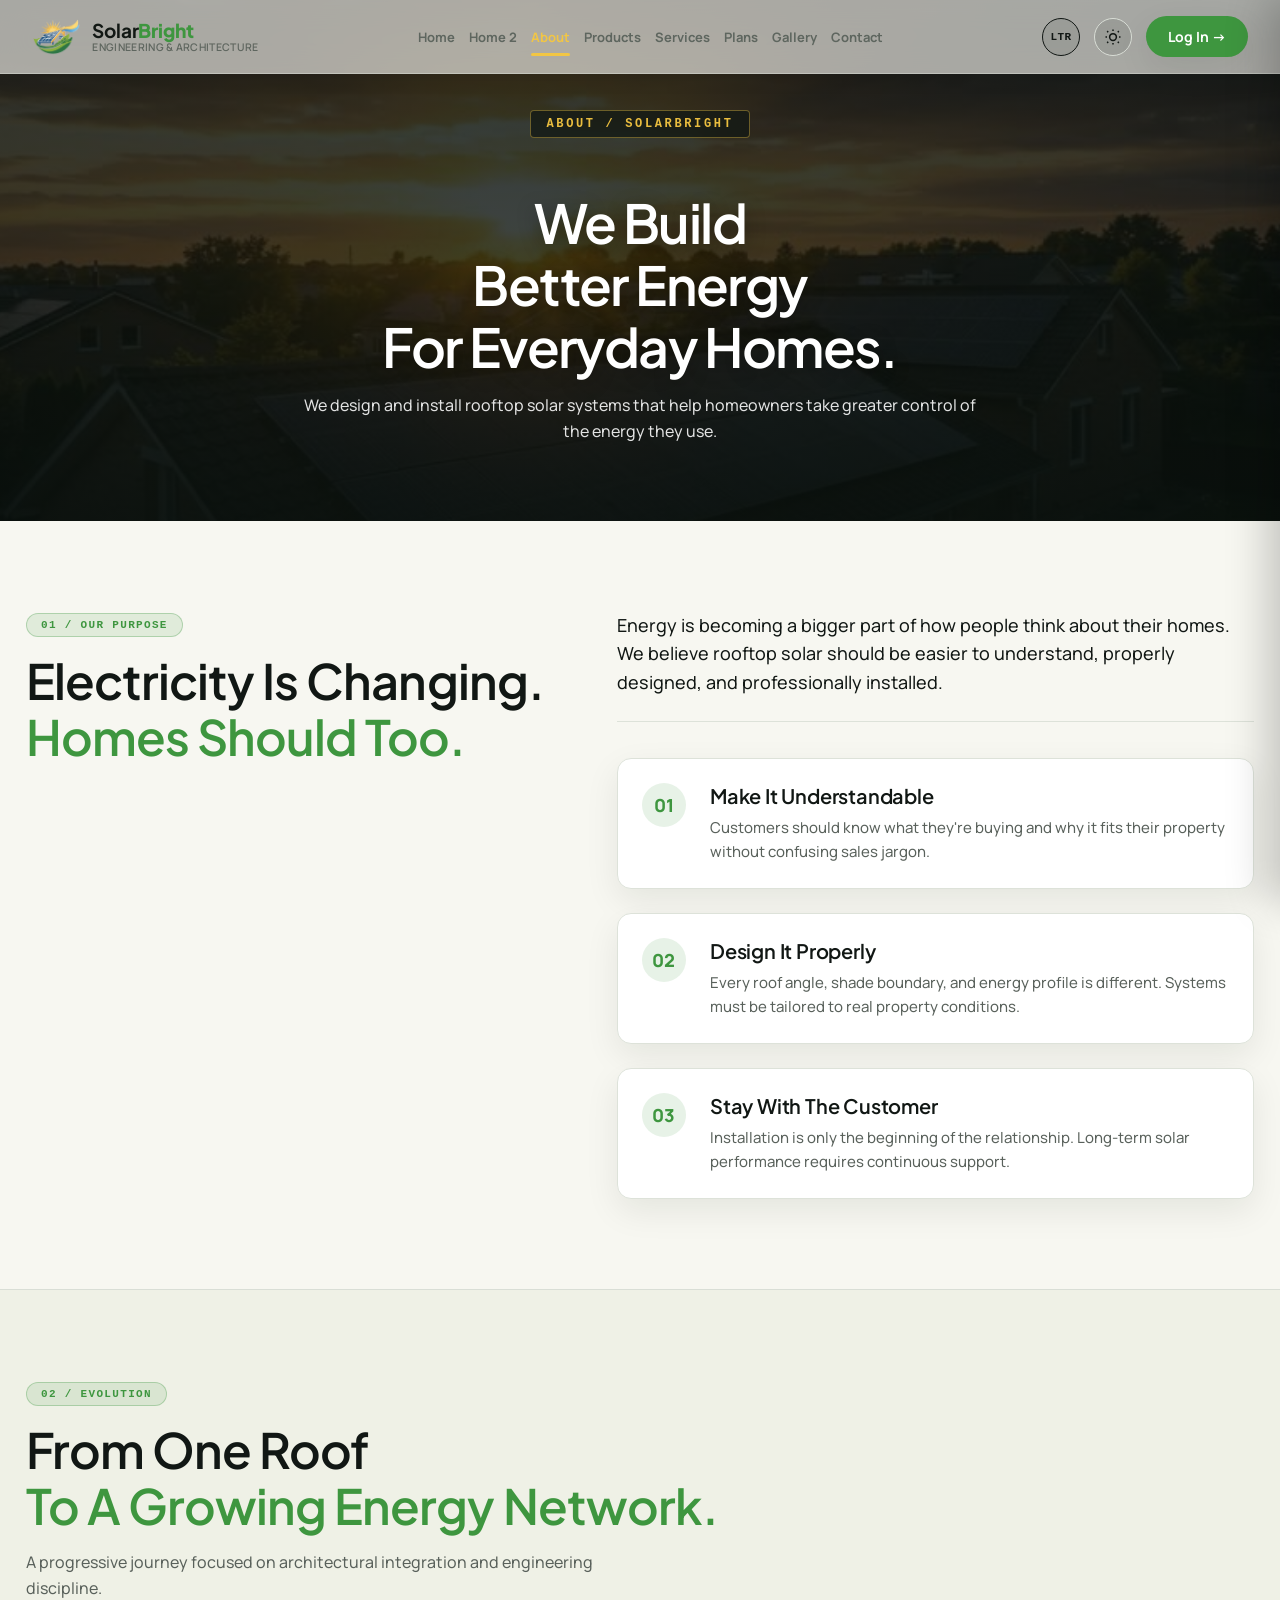
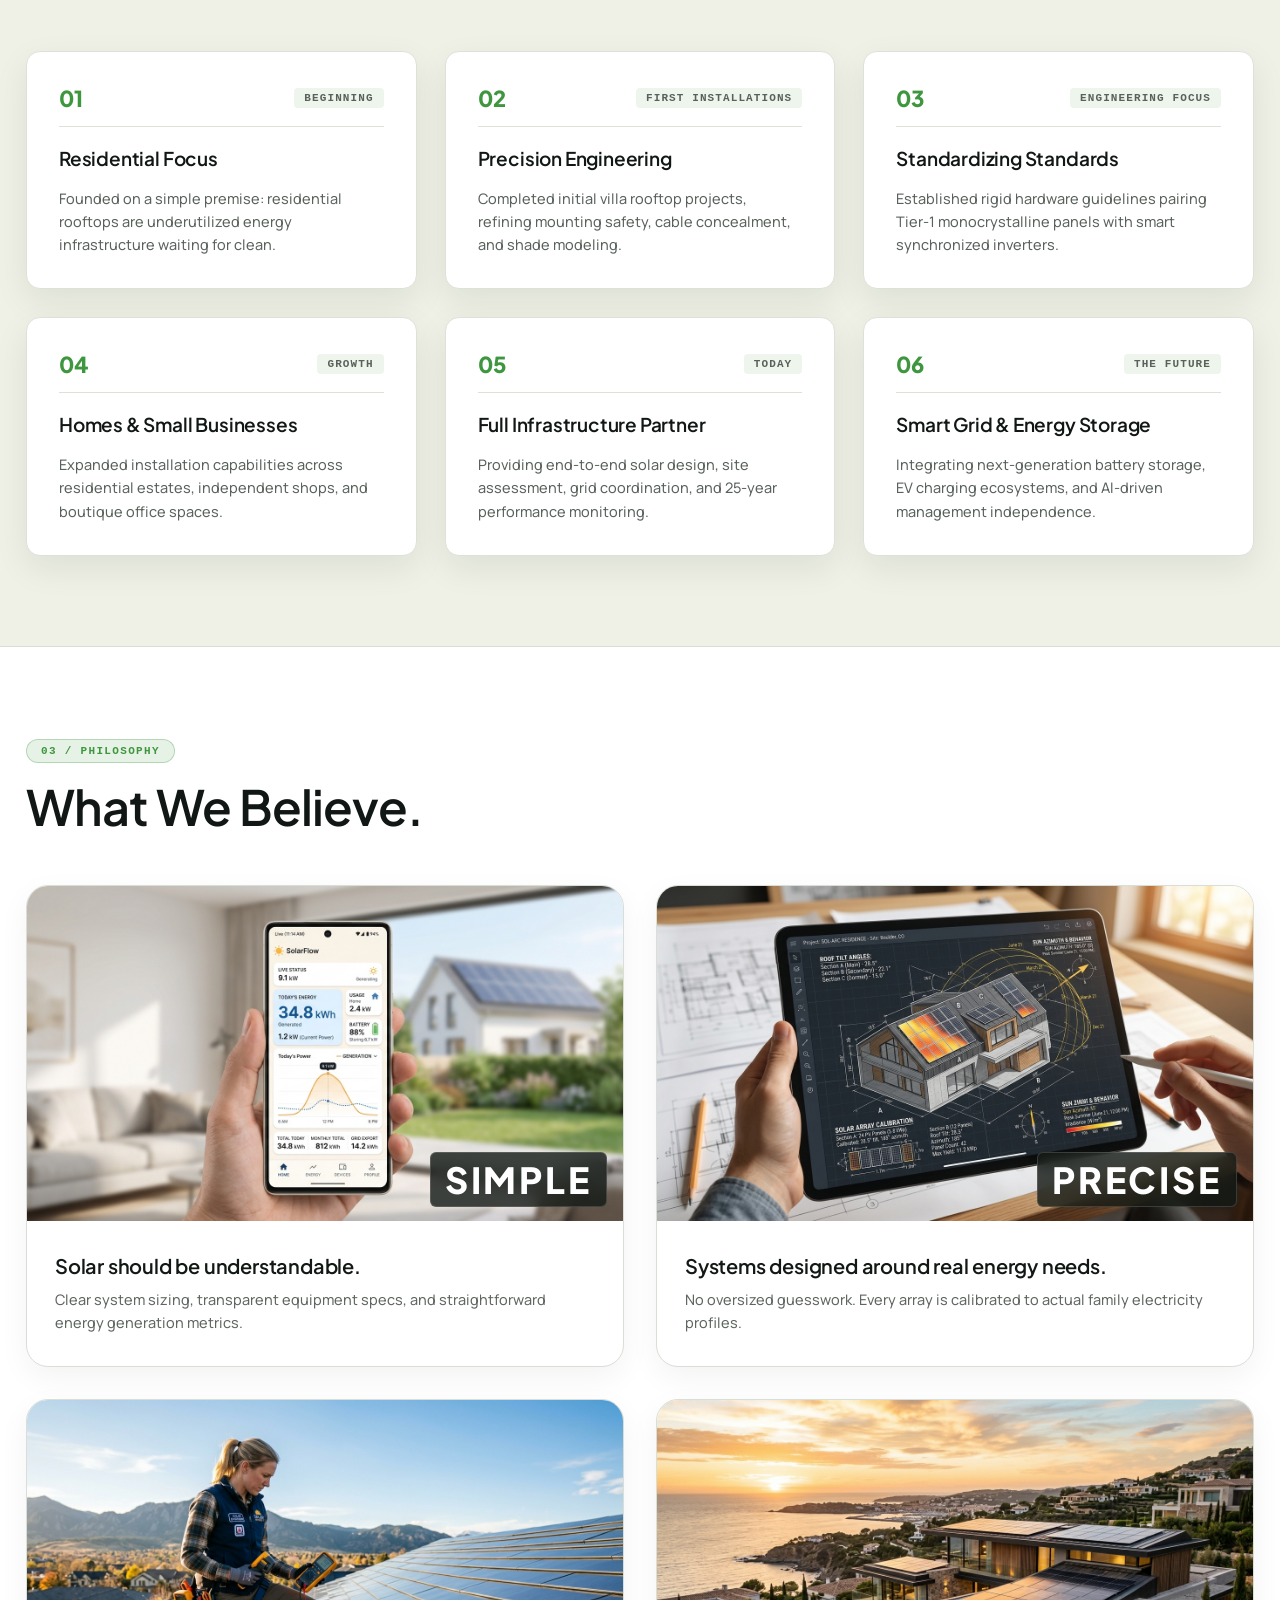
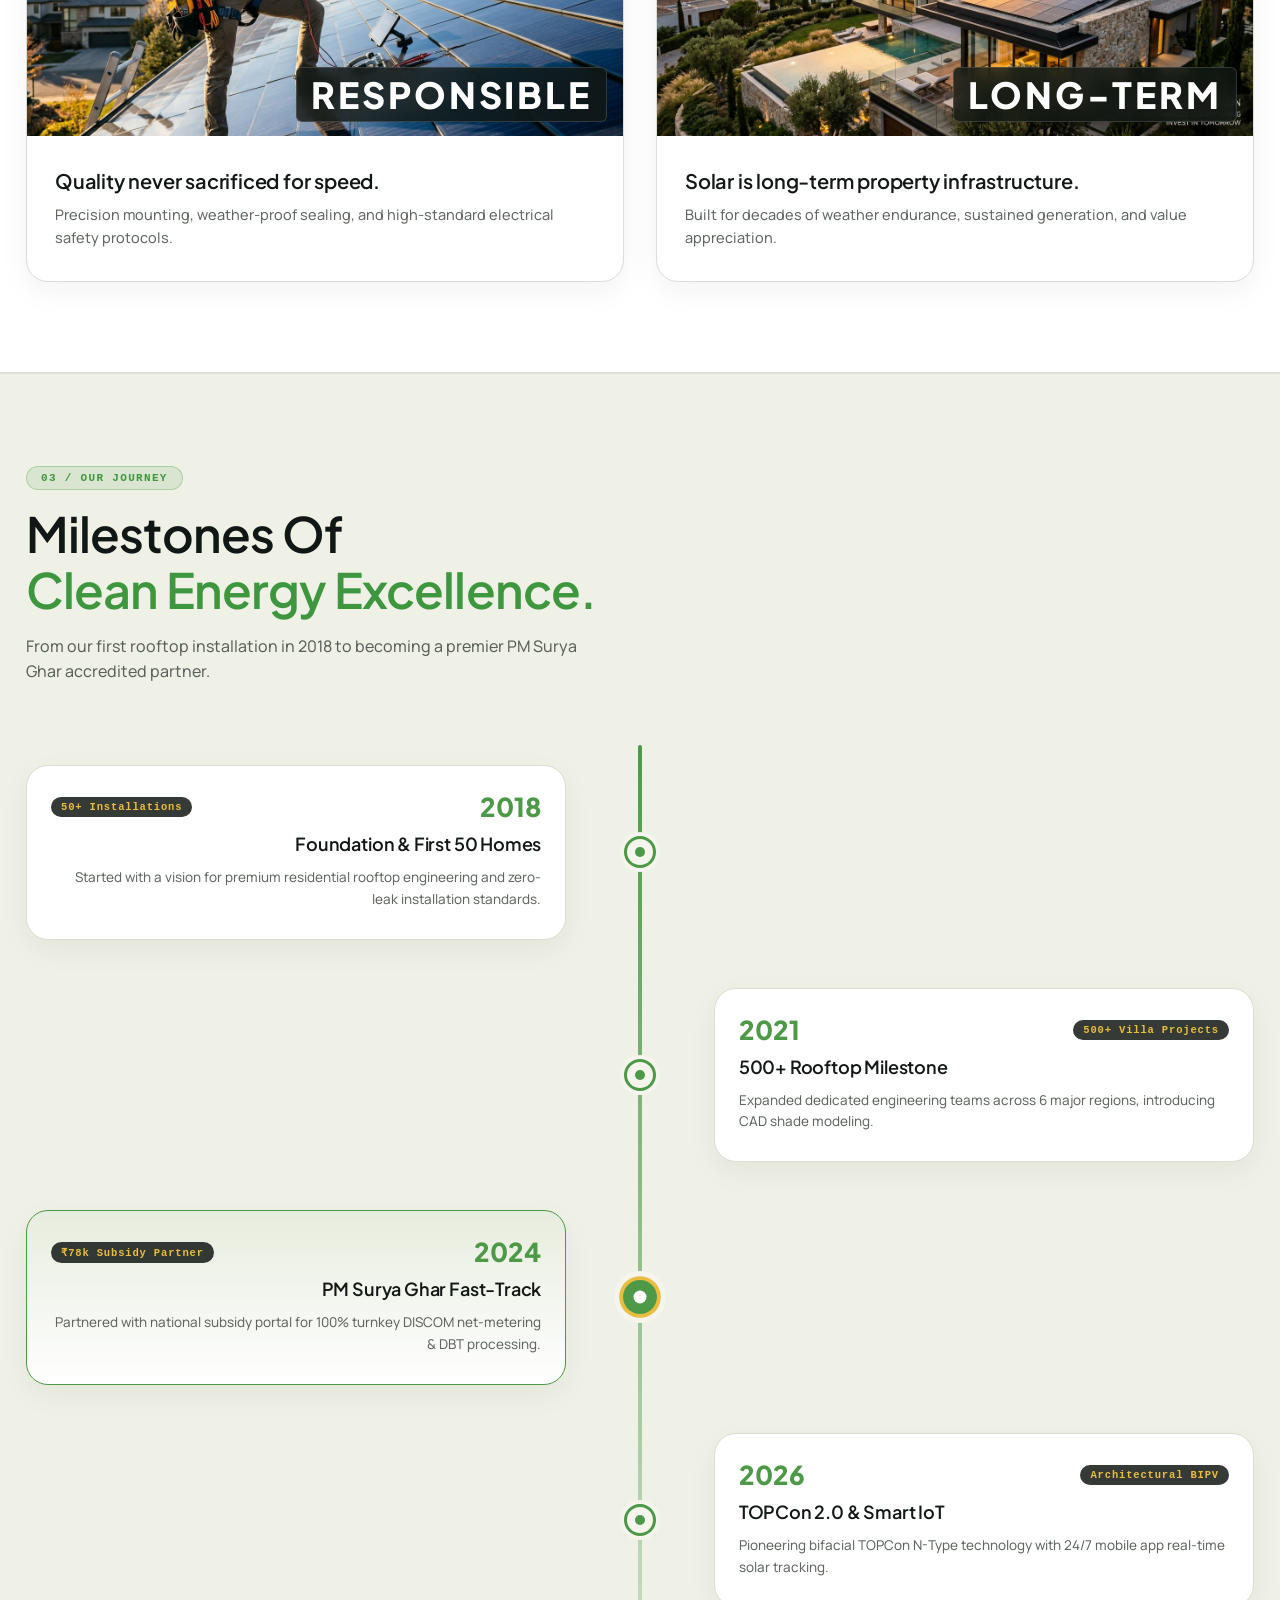
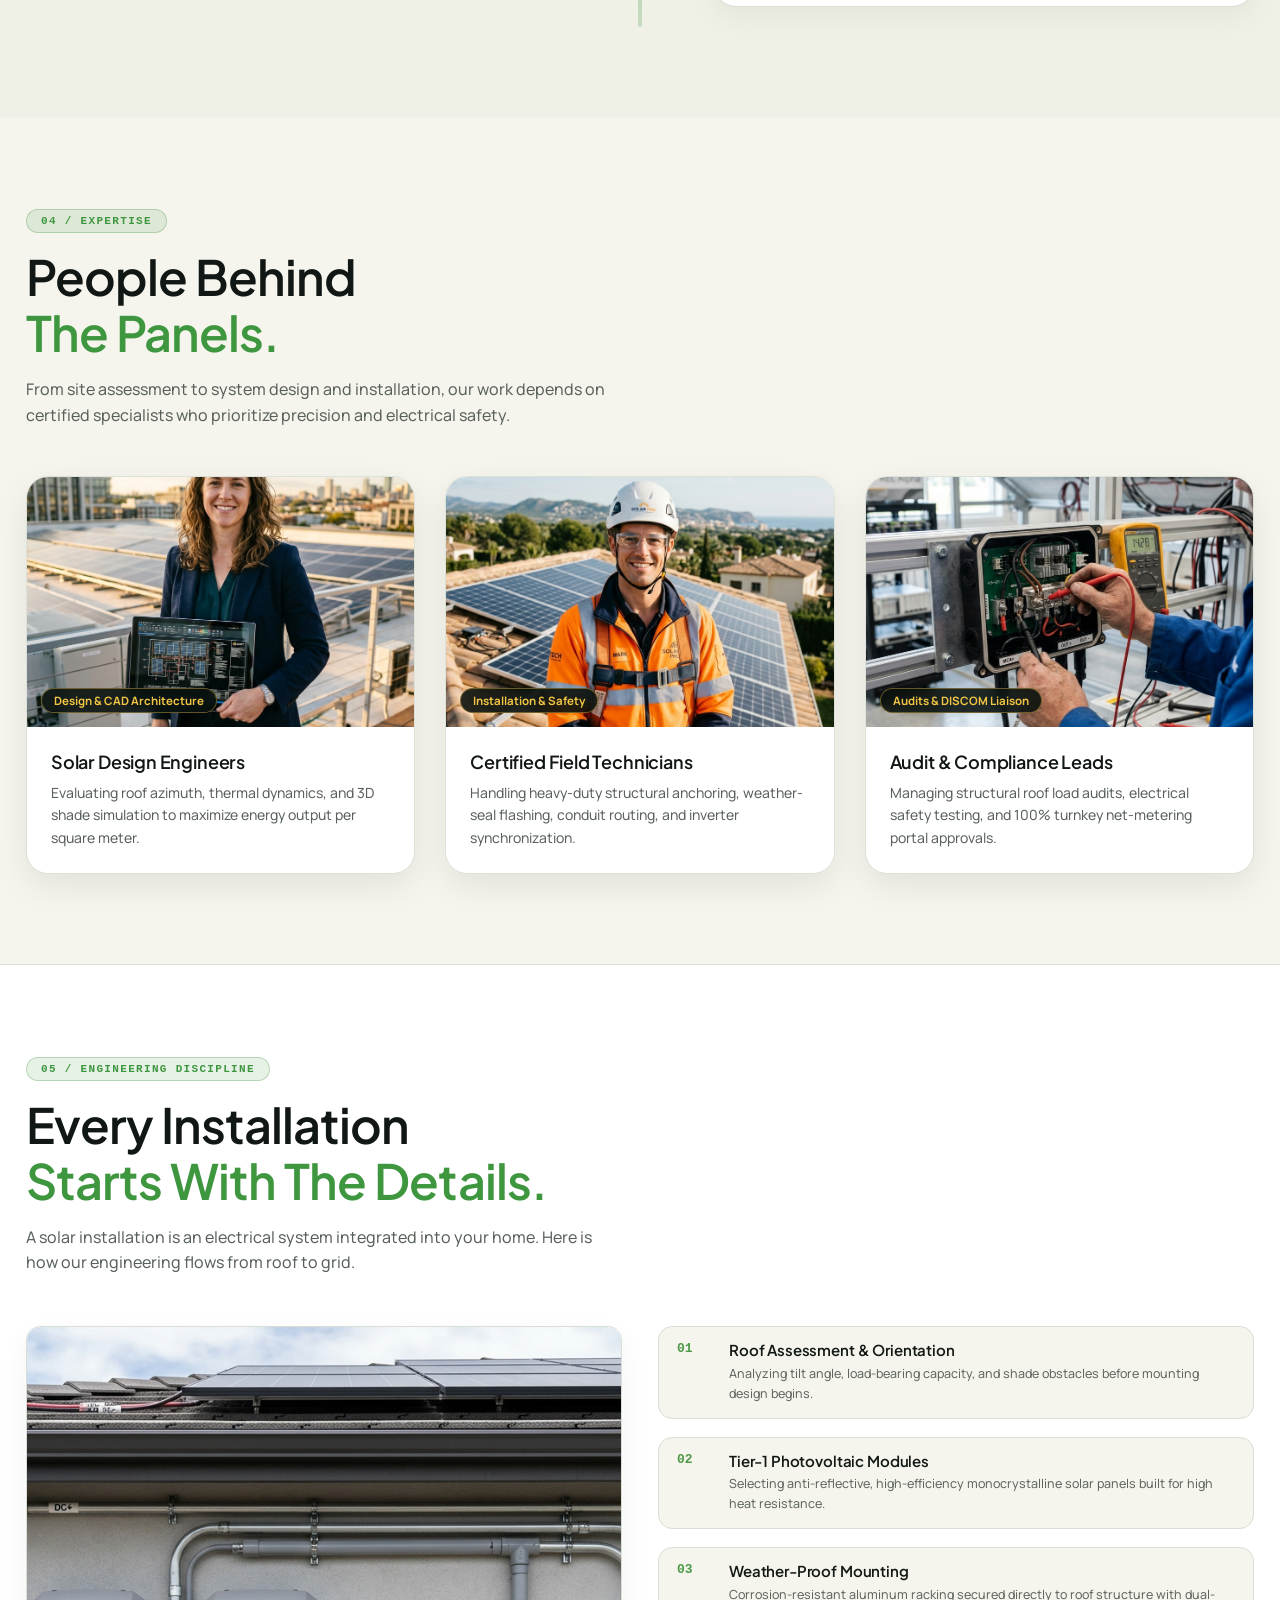
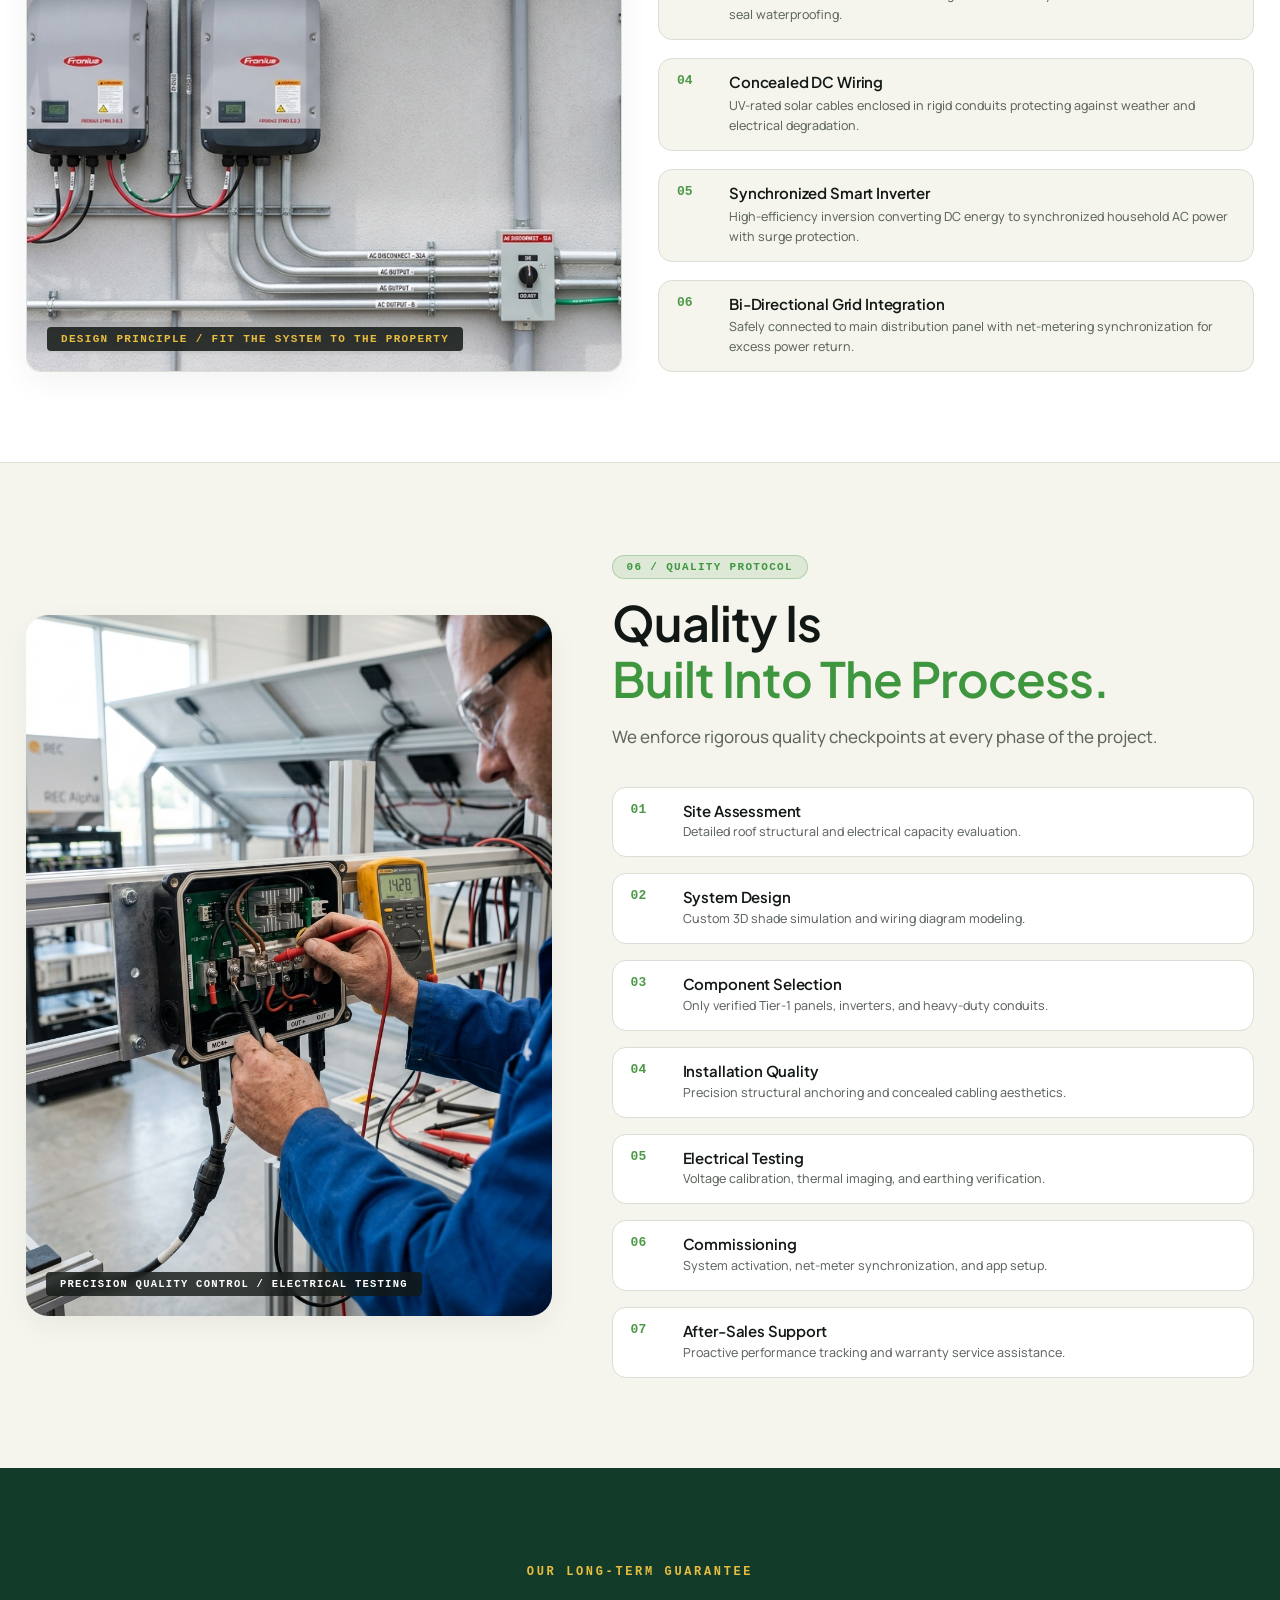
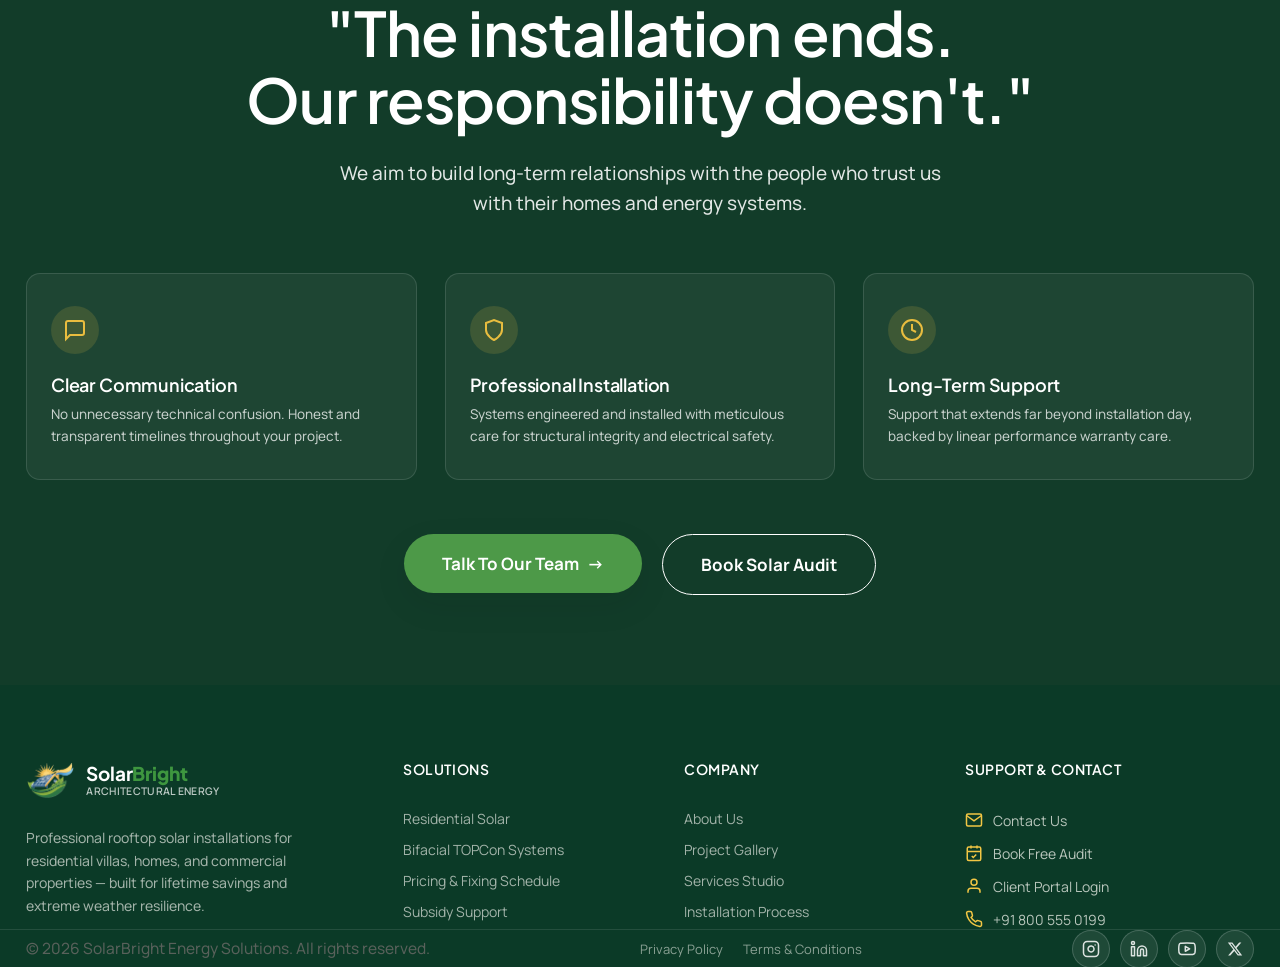
==== commit 0daef6ac: "logo fixed" ====
--- a/about.html
+++ b/about.html
@@ -63,7 +63,10 @@
   <div class="mobile-menu-header">
     <a href="index.html" class="brand">
       <img src="assets/images/logo.png" alt="SolarBright Logo" class="brand-logo-img">
-      <span class="brand-name">Solar<strong>Bright</strong></span>
+      <span class="brand-text">
+        <span class="brand-name">Solar<strong>Bright</strong></span>
+        <span class="brand-tag">Architectural Energy</span>
+      </span>
     </a>
     <button class="mobile-menu-close" id="mobileMenuCloseBtn" aria-label="Close menu">&times;</button>
   </div>
@@ -632,7 +635,10 @@
     <div class="footer-col footer-brand">
       <a href="index.html" class="brand">
         <img src="assets/images/logo.png" alt="SolarBright Logo" class="brand-logo-img">
-        <span class="brand-name">Solar<strong>Bright</strong></span>
+        <span class="brand-text">
+          <span class="brand-name">Solar<strong>Bright</strong></span>
+          <span class="brand-tag">Architectural Energy</span>
+        </span>
       </a>
       <p class="footer-desc">Professional rooftop solar installations for residential villas, homes, and commercial properties — built for lifetime savings and extreme weather resilience.</p>
     </div>
--- a/css/styles.css
+++ b/css/styles.css
@@ -78,27 +78,65 @@
 img{ max-width:100%; display:block; }
 a{ color:inherit; text-decoration:none; }
 ul{ list-style:none; margin:0; padding:0; }
-h1,h2,h3,h4{ font-family: var(--font-display); margin:0; line-height:1.12; letter-spacing:-0.01em; }
-p{ margin:0; color: var(--text-secondary); line-height:1.6; }
+h1,h2,h3,h4,h5,h6{ font-family: var(--font-display) !important; margin:0; line-height:1.12; letter-spacing:-0.01em; }
+p{ margin:0; color: var(--text-secondary); line-height:1.6; font-family: var(--font-body); }
 button{ font-family:inherit; cursor:pointer; border:none; background:none; color:inherit; }
 
 .container{ max-width: var(--container); margin:0 auto; padding: 0 32px; }
 
 :focus-visible{ outline: 2px solid var(--green); outline-offset: 3px; }
 
-.eyebrow{
-  font-size: 13px; font-weight: 700; letter-spacing: 0.12em; text-transform: uppercase;
-  color: var(--green); margin: 0 0 14px;
-}
-.eyebrow-light{ color: var(--yellow); }
+/* UNIFIED GLOBAL TYPOGRAPHY SYSTEM ACROSS ALL PAGES */
+h1, .hero-title, .sv-hero-heading, .ab-hero-heading, .ct-page-title, .h2-closing-title, .auth-title {
+  font-family: var(--font-display) !important;
+  font-size: clamp(34px, 4.2vw, 54px);
+  font-weight: 800;
+  line-height: 1.12;
+  letter-spacing: -0.02em;
+  color: var(--text);
+}
+
+h2, .section-heading, .h2-editorial-heading, .pr-editorial-heading, .sv-editorial-heading,
+.pl-editorial-heading, .gl-editorial-heading, .ab-section-title {
+  font-family: var(--font-display) !important;
+  font-size: clamp(28px, 3.2vw, 42px);
+  font-weight: 800;
+  line-height: 1.15;
+  letter-spacing: -0.015em;
+  color: var(--text);
+}
+
+h3, h4, .benefit-body h3, .sv-card h3, .pr-config-card h3, .process-card h3 {
+  font-family: var(--font-display) !important;
+  font-size: clamp(18px, 2vw, 22px);
+  font-weight: 700;
+  line-height: 1.25;
+  color: var(--text);
+}
+
+.eyebrow, .h2-section-label, .pr-section-label, .sv-section-label, .pl-section-label,
+.gl-section-label, .sv-tech-label, .h2-closing-tag, .ab-hero-tag {
+  font-family: monospace, var(--font-body) !important;
+  font-size: 11.5px;
+  font-weight: 800;
+  letter-spacing: 0.14em;
+  text-transform: uppercase;
+  color: var(--green);
+  margin: 0 0 14px;
+}
+.eyebrow-light{ color: var(--yellow) !important; }
+
+p, .section-desc, .h2-section-desc, .pr-section-desc, .sv-section-desc,
+.sv-hero-sub, .ab-hero-sub, .ct-hero-desc, .h2-portrait-sub, .sv-card-desc {
+  font-family: var(--font-body) !important;
+  font-size: 15.5px;
+  font-weight: 400;
+  line-height: 1.6;
+  color: var(--text-secondary);
+}
 
 .text-accent{ color: var(--green); }
 
-.section-heading{
-  font-size: clamp(30px, 3.4vw, 48px);
-  font-weight: 800;
-  color: var(--text);
-}
 .section-heading.centered{ text-align:center; }
 .section-heading.light{ color: var(--white); }
 [data-theme="dark"] .section-heading.light{ color:#fff; }
@@ -139,41 +177,121 @@
 .site-header {
   position: fixed; top: 0; left: 0; right: 0; z-index: 100;
   padding: 14px 0;
-  background: rgba(247, 247, 241, 0.94);
+  background: rgba(255, 255, 255, 0.96);
   backdrop-filter: blur(16px);
   -webkit-backdrop-filter: blur(16px);
-  box-shadow: 0 4px 20px rgba(11, 20, 16, 0.08);
-  border-bottom: 1px solid var(--border);
+  box-shadow: 0 4px 20px rgba(0, 0, 0, 0.06);
+  border-bottom: 1px solid rgba(0, 0, 0, 0.08);
   transition: padding var(--transition), background var(--transition), box-shadow var(--transition), border-color var(--transition);
 }
 
 .site-header.scrolled {
   padding: 10px 0;
-  background: rgba(247, 247, 241, 0.98);
-  box-shadow: 0 6px 28px rgba(11, 20, 16, 0.12);
-  border-bottom: 1px solid var(--border);
+  background: rgba(255, 255, 255, 0.98);
+  box-shadow: 0 6px 24px rgba(0, 0, 0, 0.1);
+  border-bottom: 1px solid rgba(0, 0, 0, 0.1);
 }
 
 .header-inner{
   max-width: var(--container); margin: 0 auto; padding: 0 32px;
   display:flex; align-items:center; justify-content:space-between; gap: 24px;
 }
-.brand{ display:flex; align-items:center; gap:10px; }
-.brand-mark{ flex-shrink:0; }
-.brand-text{ display:flex; flex-direction:column; line-height:1.15; }
-.brand-name{ font-family: var(--font-display); font-weight:700; font-size:19px; color: var(--text); }
-.brand-name strong{ color: var(--green); font-weight:800; }
-.brand-tag{ font-size:10.5px; color: var(--text-secondary); letter-spacing:0.02em; }
+
+/* GLOBAL BRAND LOGO & TYPOGRAPHY SYSTEM */
+.brand,
+.footer-brand .brand,
+.auth-brand-logo {
+  display: inline-flex !important;
+  align-items: center !important;
+  gap: 12px !important;
+  text-decoration: none !important;
+  color: inherit !important;
+}
+
+.brand-logo-img {
+  height: 38px !important;
+  width: auto !important;
+  object-fit: contain !important;
+  vertical-align: middle !important;
+  flex-shrink: 0 !important;
+  display: inline-block !important;
+}
+
+.brand-text {
+  display: inline-flex !important;
+  flex-direction: column !important;
+  line-height: 1.15 !important;
+  text-align: left !important;
+}
+
+[dir="rtl"] .brand-text {
+  text-align: right !important;
+}
+
+.brand-name {
+  font-family: var(--font-display) !important;
+  font-weight: 700 !important;
+  font-size: 19px !important;
+  color: var(--text) !important;
+  letter-spacing: -0.01em !important;
+  display: block !important;
+}
+
+.brand-name strong {
+  color: var(--green) !important;
+  font-weight: 800 !important;
+}
+
+.brand-tag {
+  font-family: var(--font-body) !important;
+  font-size: 10.5px !important;
+  font-weight: 600 !important;
+  color: var(--text-secondary) !important;
+  letter-spacing: 0.03em !important;
+  text-transform: uppercase !important;
+  display: block !important;
+}
+
+/* Footer Brand Typography */
+.site-footer .brand-name,
+.footer-brand .brand-name,
+.h2-footer .brand-name {
+  color: #ffffff !important;
+}
+
+.site-footer .brand-tag,
+.footer-brand .brand-tag,
+.h2-footer .brand-tag {
+  color: rgba(255, 255, 255, 0.72) !important;
+}
+
+/* Auth Brand Logo in Cards */
+.auth-brand-logo {
+  margin-bottom: 18px !important;
+  justify-content: center !important;
+}
+
+.auth-brand-logo .brand-logo-img {
+  height: 44px !important;
+}
+
+.auth-brand-logo .brand-name {
+  font-size: 21px !important;
+}
+
+.auth-brand-logo .brand-tag {
+  font-size: 11px !important;
+}
 
 .main-nav{ display:flex; align-items:center; gap: 20px; flex-wrap: nowrap; }
 .nav-link{
-  font-size: 14px; font-weight: 600; color: var(--text-secondary);
+  font-size: 14px; font-weight: 700; color: #1a2621;
   position:relative; padding: 4px 0; transition: color var(--transition);
   white-space: nowrap; flex-shrink: 0;
 }
 .nav-link:hover, .nav-link.active{ color: var(--green); }
 .nav-link.active::after{
-  content:""; position:absolute; left:0; right:0; bottom:-6px; height:2.5px; background: var(--green); border-radius: 999px;
+  content:""; position:absolute; left:0; right:0; bottom:-6px; height:3px; background: var(--green); border-radius: 999px;
 }
 
 /* Dark Mode Header Overrides */
@@ -189,9 +307,9 @@
   border-bottom: 1px solid rgba(62, 150, 63, 0.3);
 }
 
-[data-theme="dark"] .site-header .brand-name { color: #FFFFFF; }
-[data-theme="dark"] .site-header .brand-name strong { color: var(--green); }
-[data-theme="dark"] .site-header .brand-tag { color: rgba(255, 255, 255, 0.7); }
+[data-theme="dark"] .site-header .brand-name { color: #FFFFFF !important; }
+[data-theme="dark"] .site-header .brand-name strong { color: var(--green) !important; }
+[data-theme="dark"] .site-header .brand-tag { color: rgba(255, 255, 255, 0.7) !important; }
 
 [data-theme="dark"] .site-header .nav-link { color: rgba(255, 255, 255, 0.85); }
 [data-theme="dark"] .site-header .nav-link:hover,
@@ -2417,7 +2535,7 @@
   min-height: 64px;
   max-width: 64px;
   max-height: 64px;
-  border-radius: 50%;
+  border-radius: 12px;
   overflow: hidden;
   border: 2px solid var(--h2-green);
   box-shadow: 0 4px 14px rgba(77, 153, 72, 0.2);
@@ -3243,26 +3361,27 @@
   color: rgba(255, 255, 255, 0.88);
   margin-bottom: 40px;
 }
-.h2-closing-actions {
-  display: flex;
+.h2-closing-actions .btn {
+  min-width: 220px;
+  height: 58px;
+  display: inline-flex;
   align-items: center;
   justify-content: center;
-  gap: 20px;
-  flex-wrap: wrap;
 }
 .btn-lg {
   padding: 18px 38px;
   font-size: 17px;
 }
 .h2-btn-light {
-  background: rgba(255, 255, 255, 0.12);
-  color: #ffffff;
-  border: 1px solid rgba(255, 255, 255, 0.4);
+  background: rgba(255, 255, 255, 0.15);
+  color: #ffffff !important;
+  border: 1.5px solid rgba(255, 255, 255, 0.5);
   backdrop-filter: blur(8px);
 }
 .h2-btn-light:hover {
-  background: #ffffff;
-  color: var(--h2-primary);
+  background: #ffffff !important;
+  color: #0b1a13 !important;
+  border-color: #ffffff !important;
 }
 
 .h2-closing-footer-tag {
@@ -7023,19 +7142,84 @@
   font-family: var(--font-body);
 }
 
+/* FLOATING TOP-RIGHT THEME & RTL CONTROLS (AUTH PAGES) */
+.auth-floating-actions {
+  position: fixed !important;
+  top: 24px !important;
+  right: 32px !important;
+  display: flex !important;
+  align-items: center !important;
+  gap: 12px !important;
+  z-index: 9999 !important;
+}
+
+.auth-floating-actions .rtl-toggle,
+.auth-floating-actions .theme-toggle {
+  width: 42px !important;
+  height: 42px !important;
+  min-width: 42px !important;
+  min-height: 42px !important;
+  border-radius: 50% !important;
+  display: flex !important;
+  align-items: center !important;
+  justify-content: center !important;
+  padding: 0 !important;
+  border: 1.5px solid var(--border) !important;
+  color: var(--text) !important;
+  background: var(--card-bg, #ffffff) !important;
+  box-shadow: 0 4px 14px rgba(0, 0, 0, 0.08) !important;
+  cursor: pointer !important;
+  transition: all var(--transition) !important;
+}
+
+.auth-floating-actions .rtl-toggle:hover,
+.auth-floating-actions .theme-toggle:hover {
+  border-color: var(--green) !important;
+  color: var(--green) !important;
+  transform: translateY(-2px) !important;
+  box-shadow: 0 6px 18px rgba(62, 150, 63, 0.25) !important;
+}
+
+.auth-floating-actions .theme-toggle svg {
+  width: 18px !important;
+  height: 18px !important;
+}
+
+[data-theme="light"] .auth-floating-actions .icon-sun { display: block !important; }
+[data-theme="light"] .auth-floating-actions .icon-moon { display: none !important; }
+[data-theme="dark"] .auth-floating-actions .icon-sun { display: none !important; }
+[data-theme="dark"] .auth-floating-actions .icon-moon { display: block !important; }
+
+@media (max-width: 600px) {
+  .auth-floating-actions {
+    top: 16px !important;
+    right: 16px !important;
+  }
+}
+
 .auth-section {
   padding: 60px 0;
   min-height: 100vh;
   display: flex;
   align-items: center;
-  justify-content: center;
+  justify-content: flex-end;
   box-sizing: border-box;
 }
 
 .auth-card-wrapper {
   max-width: 520px;
-  margin: 0 auto;
-  width: 100%;
+  margin-left: auto;
+  margin-right: 0;
+  width: 100%;
+}
+
+@media (max-width: 992px) {
+  .auth-card-wrapper {
+    margin: 0 auto;
+  }
+  .auth-section {
+    justify-content: center;
+  }
 }
 
 .auth-card {
